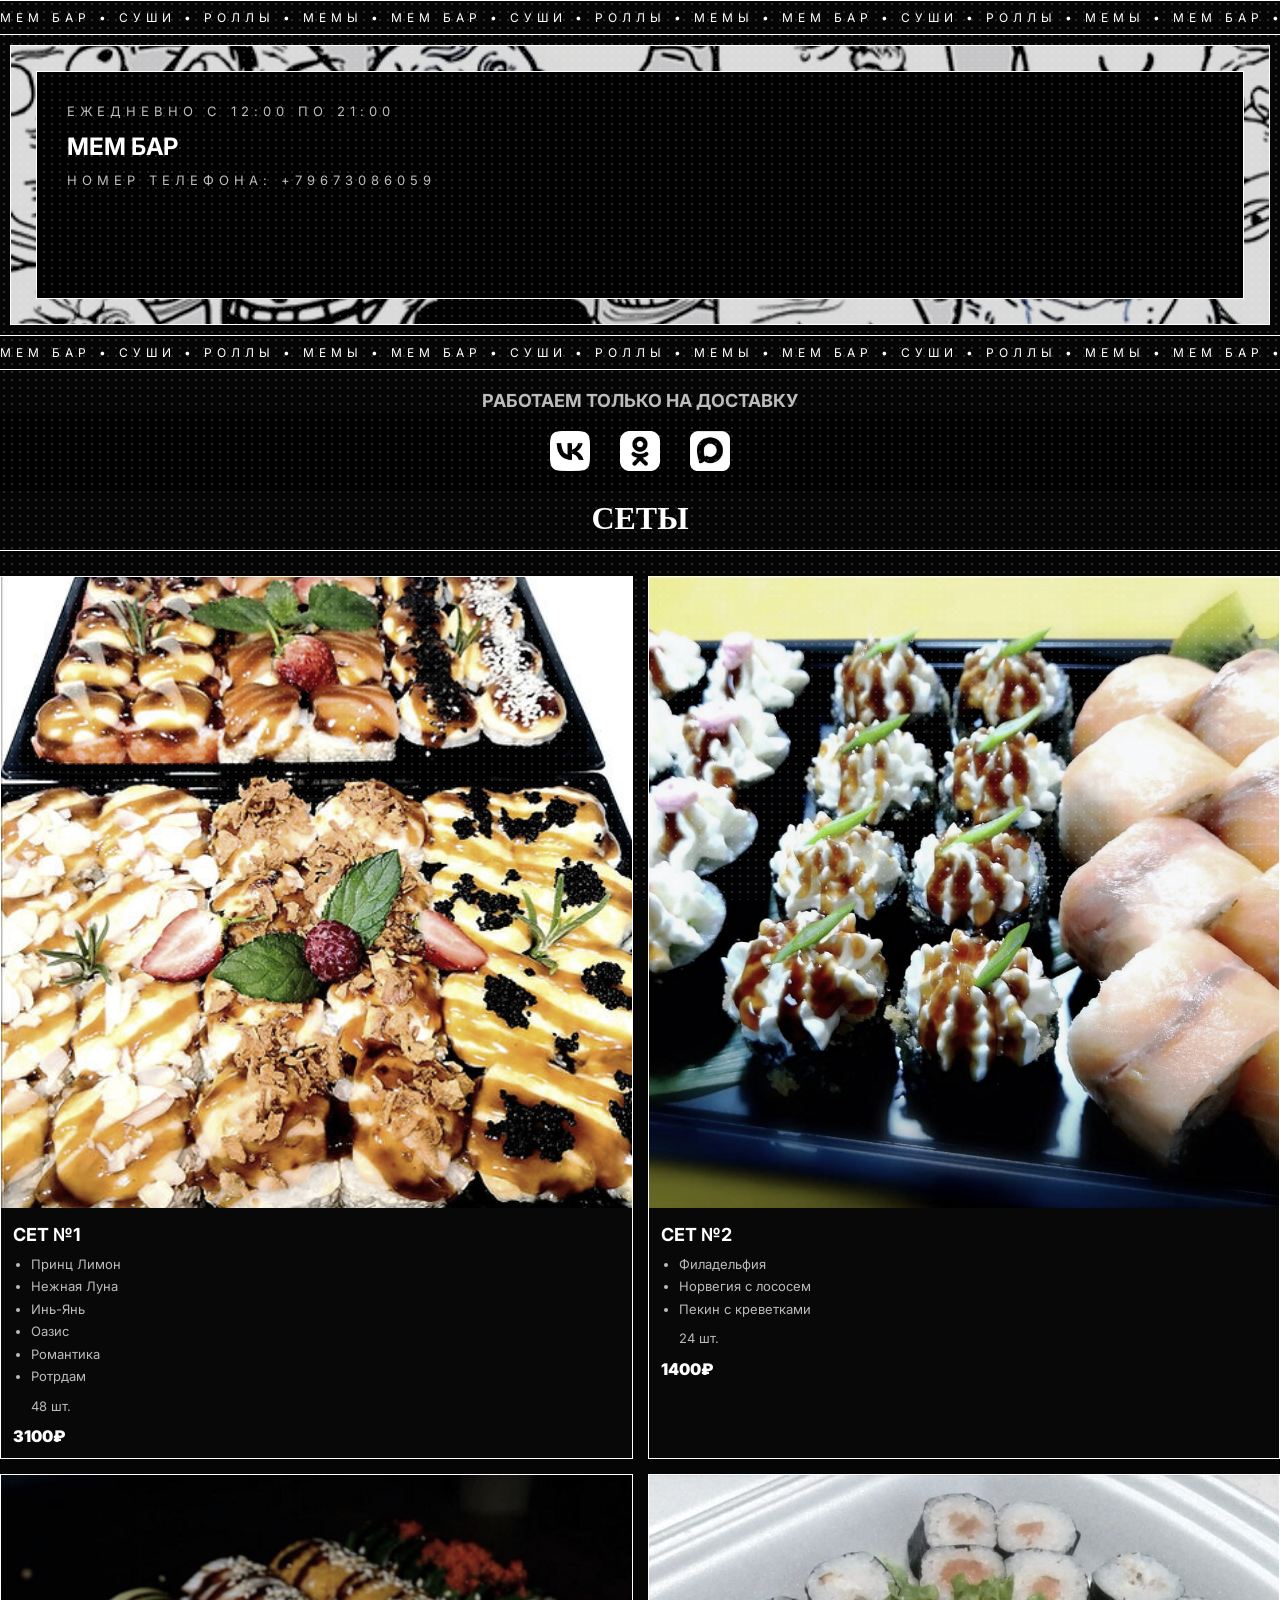
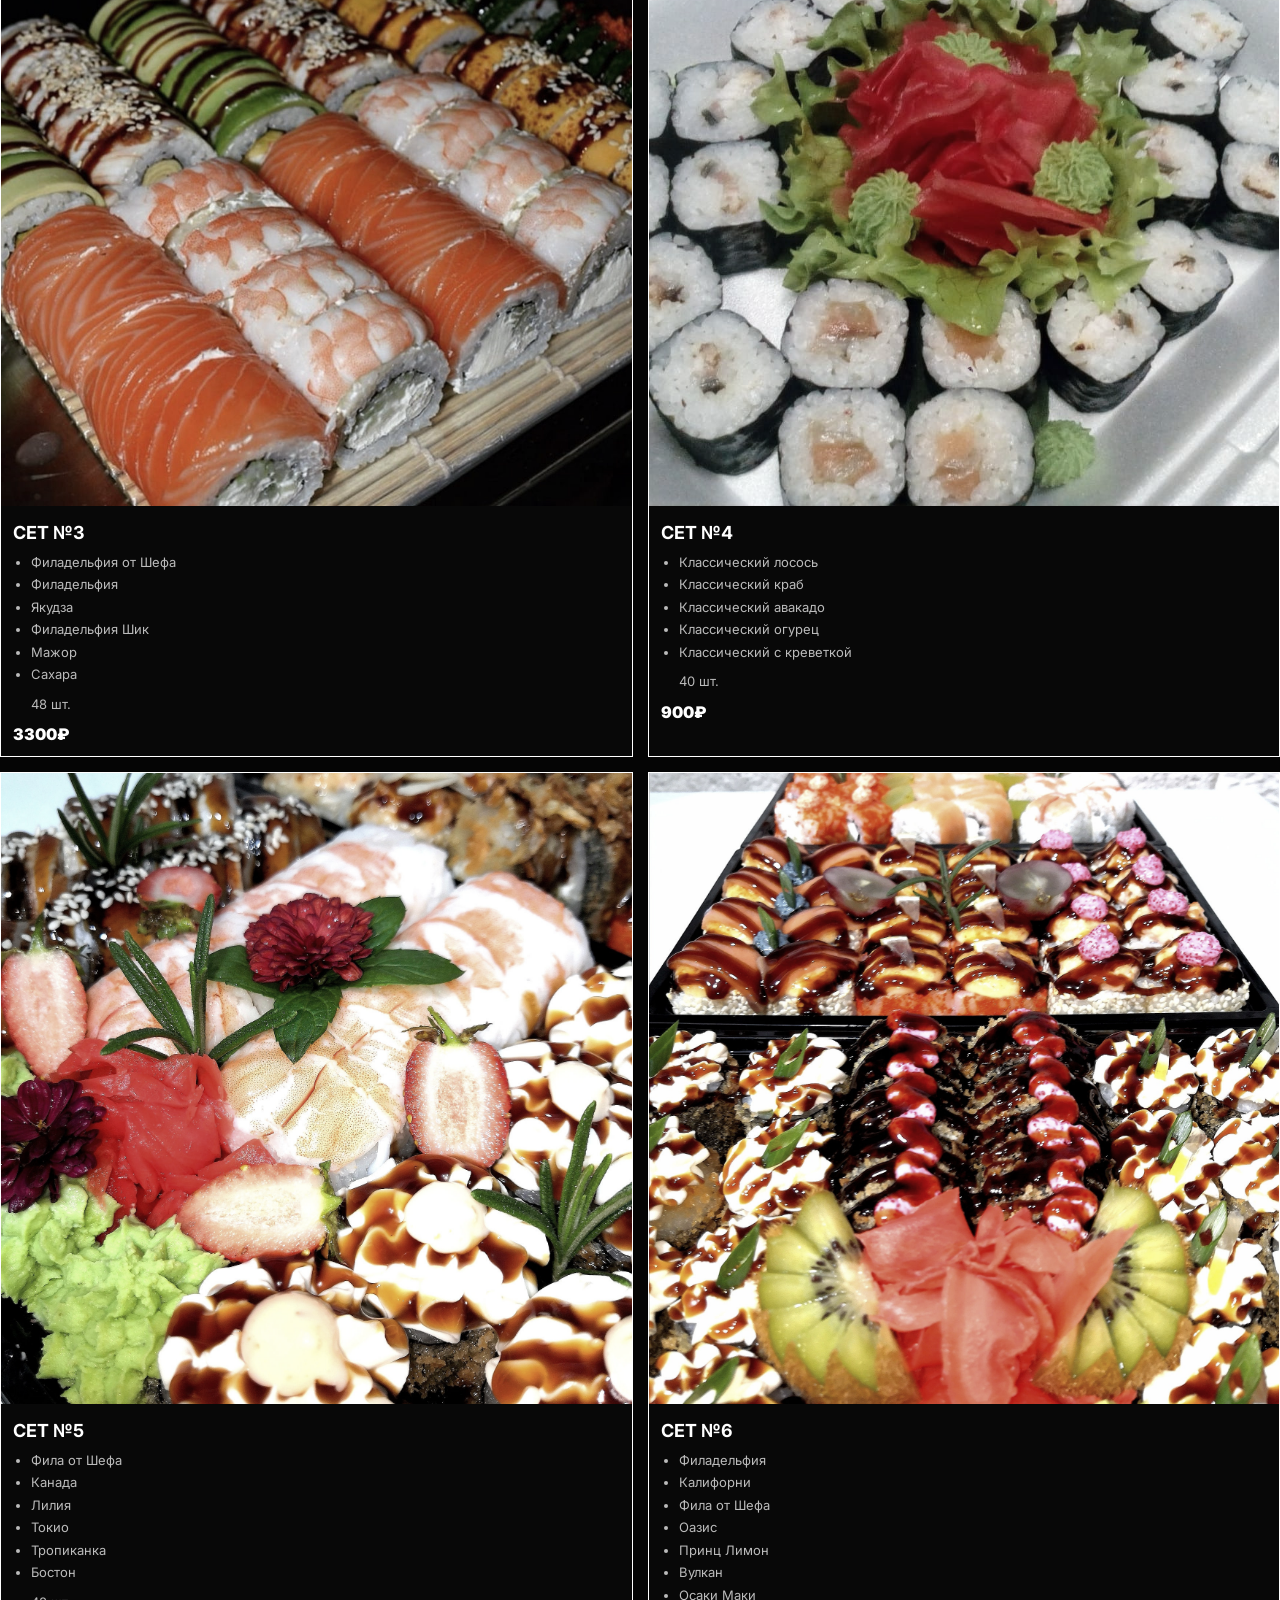
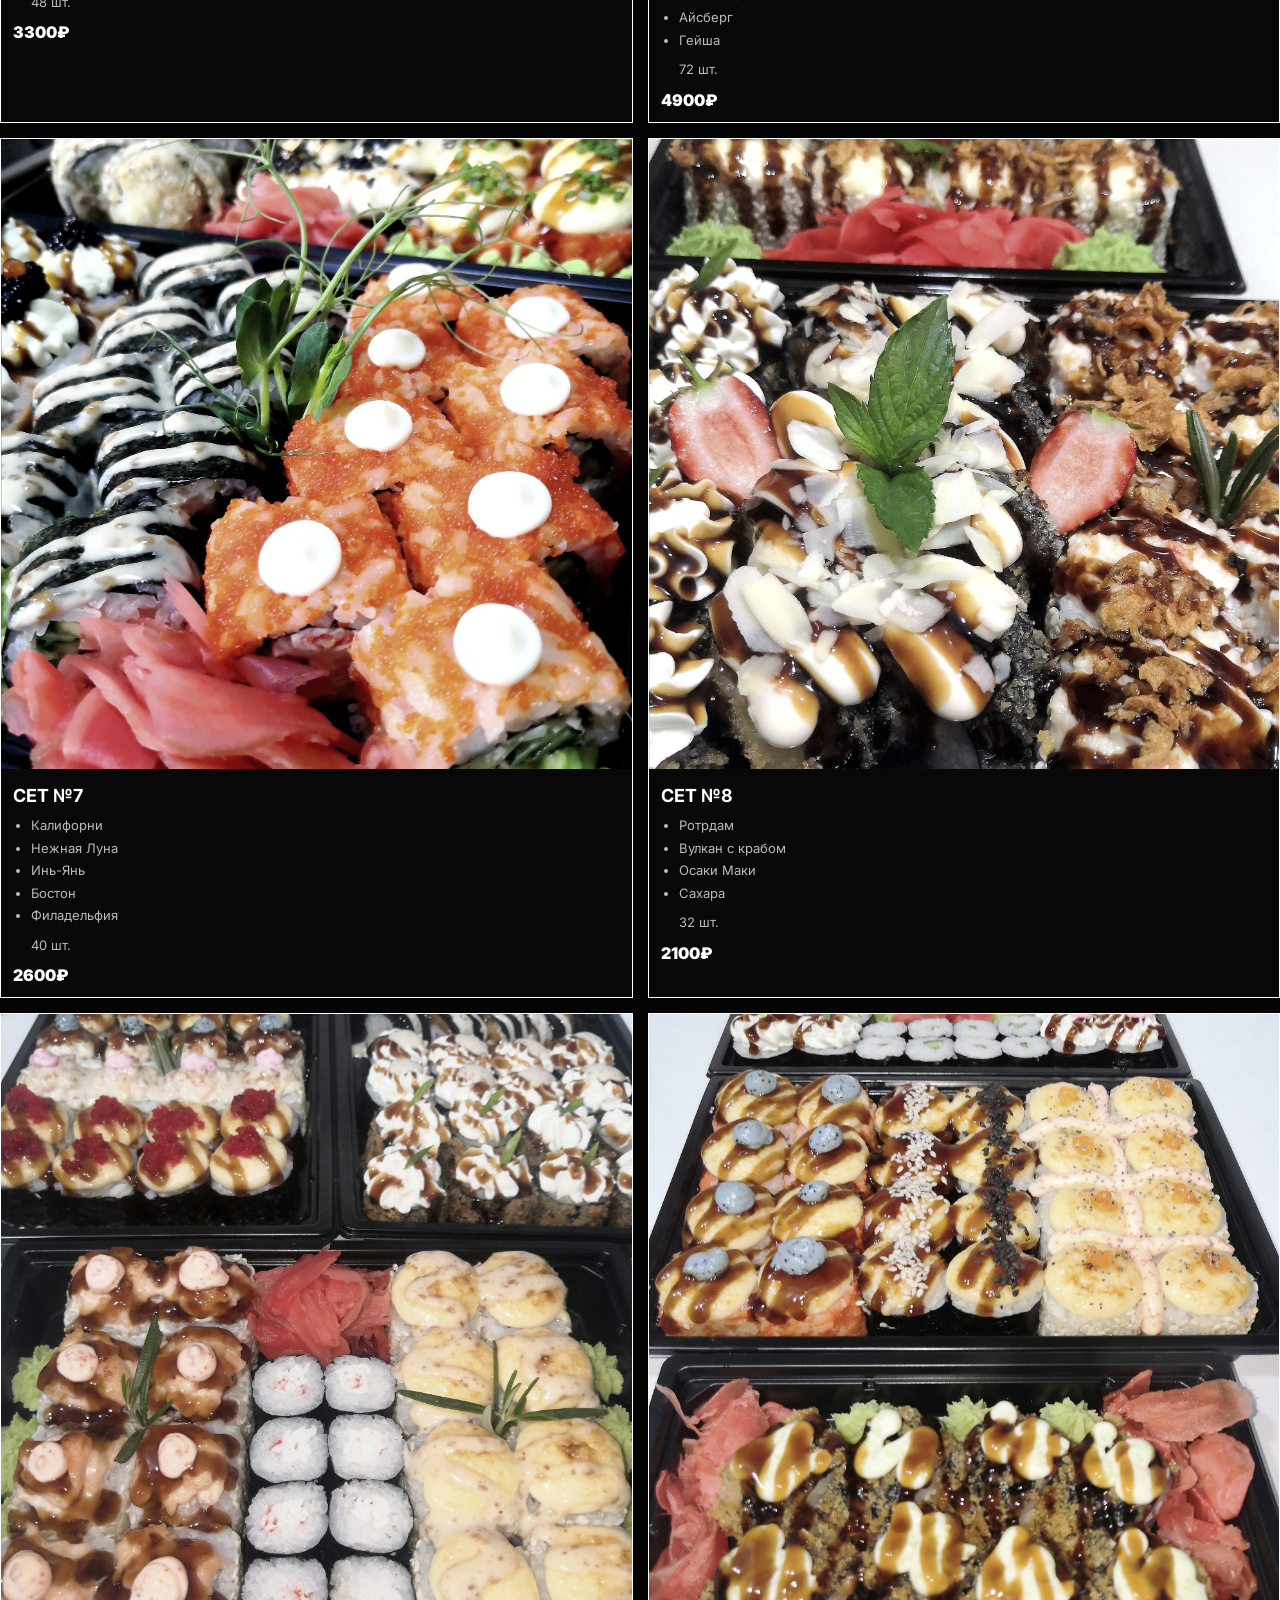
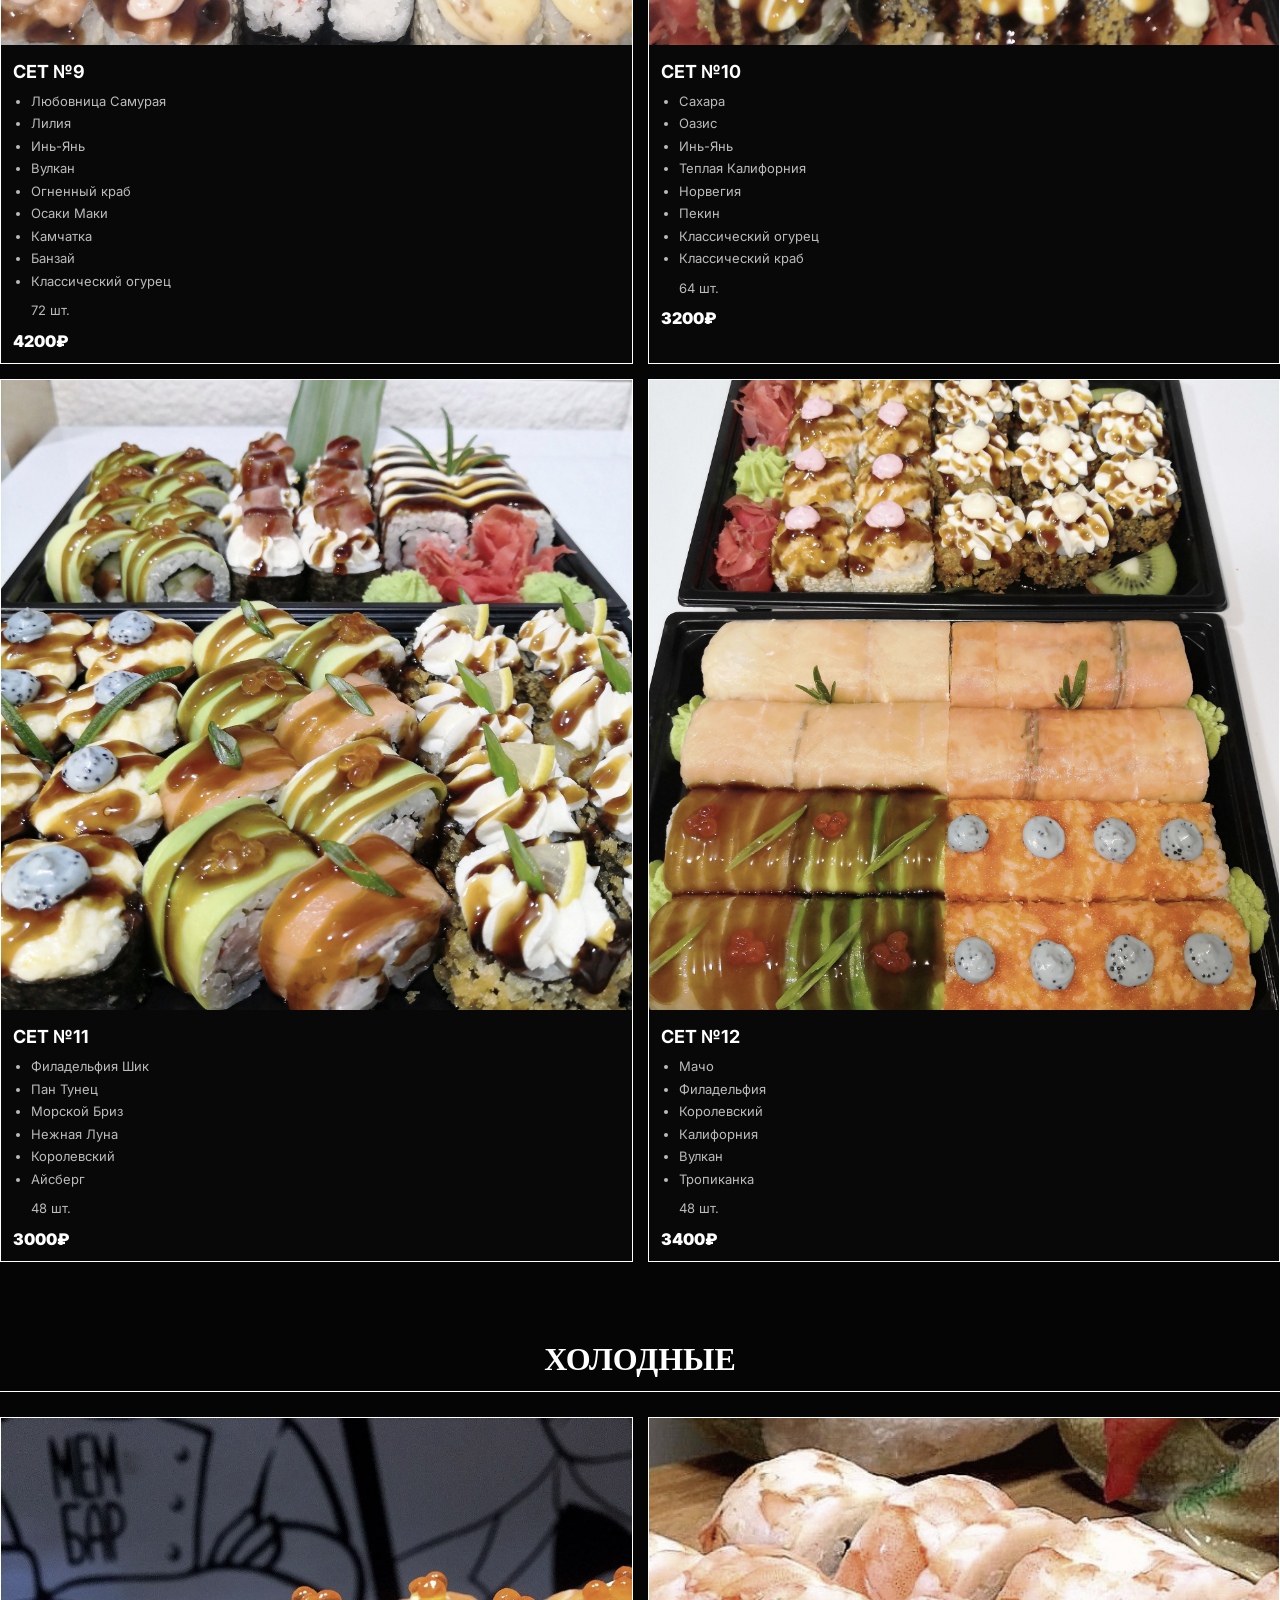
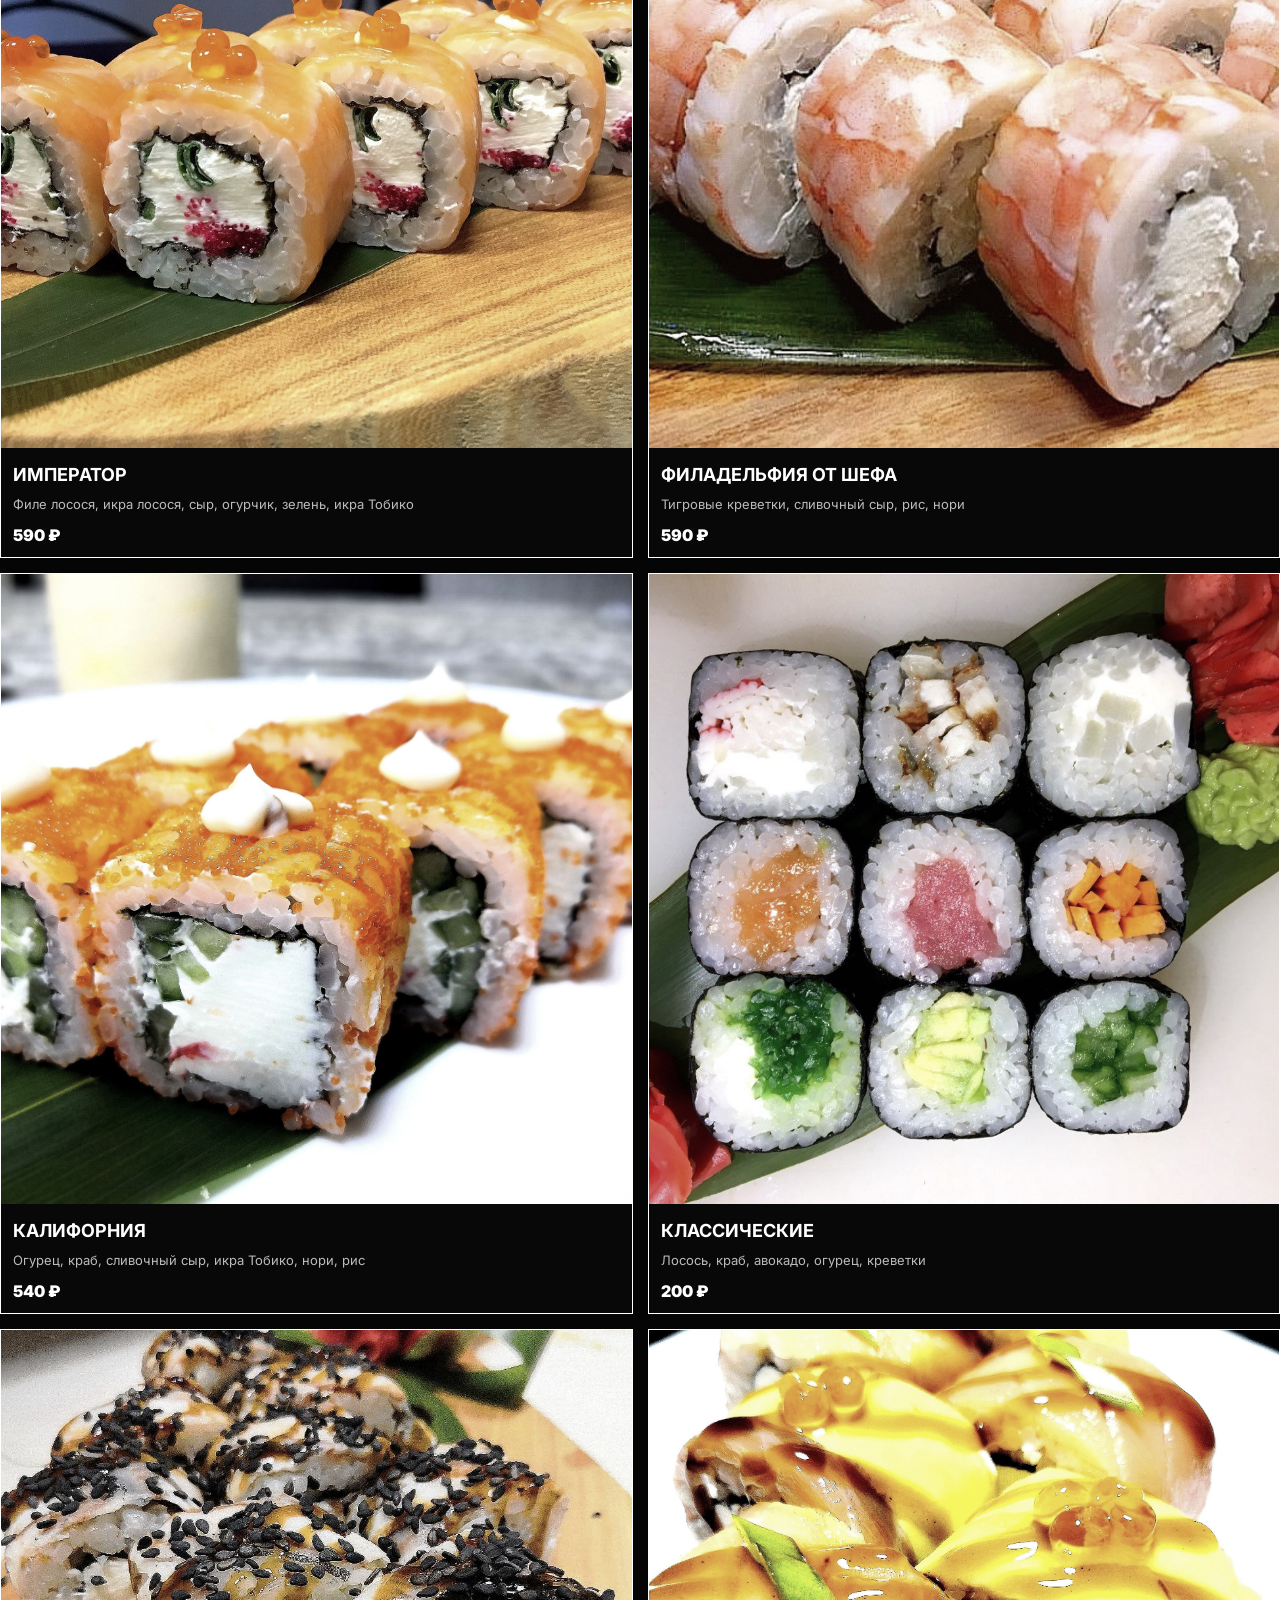
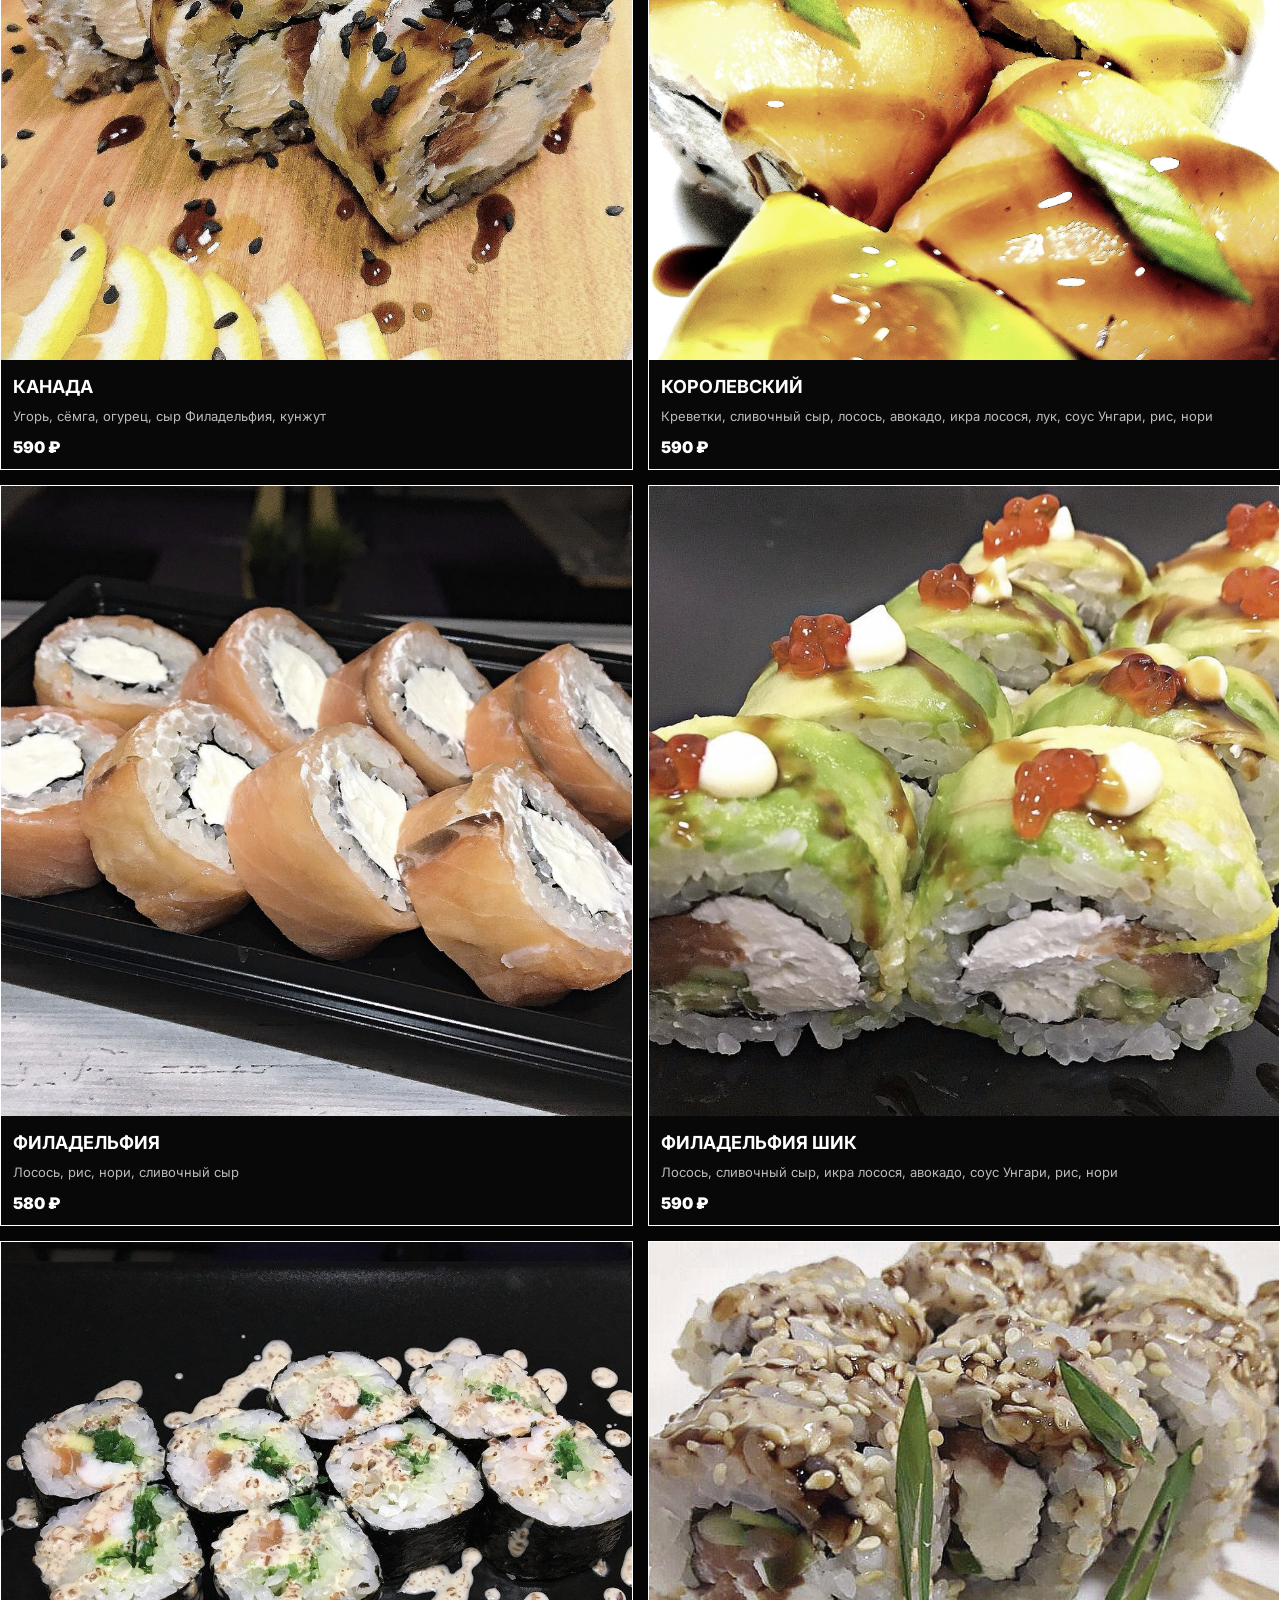
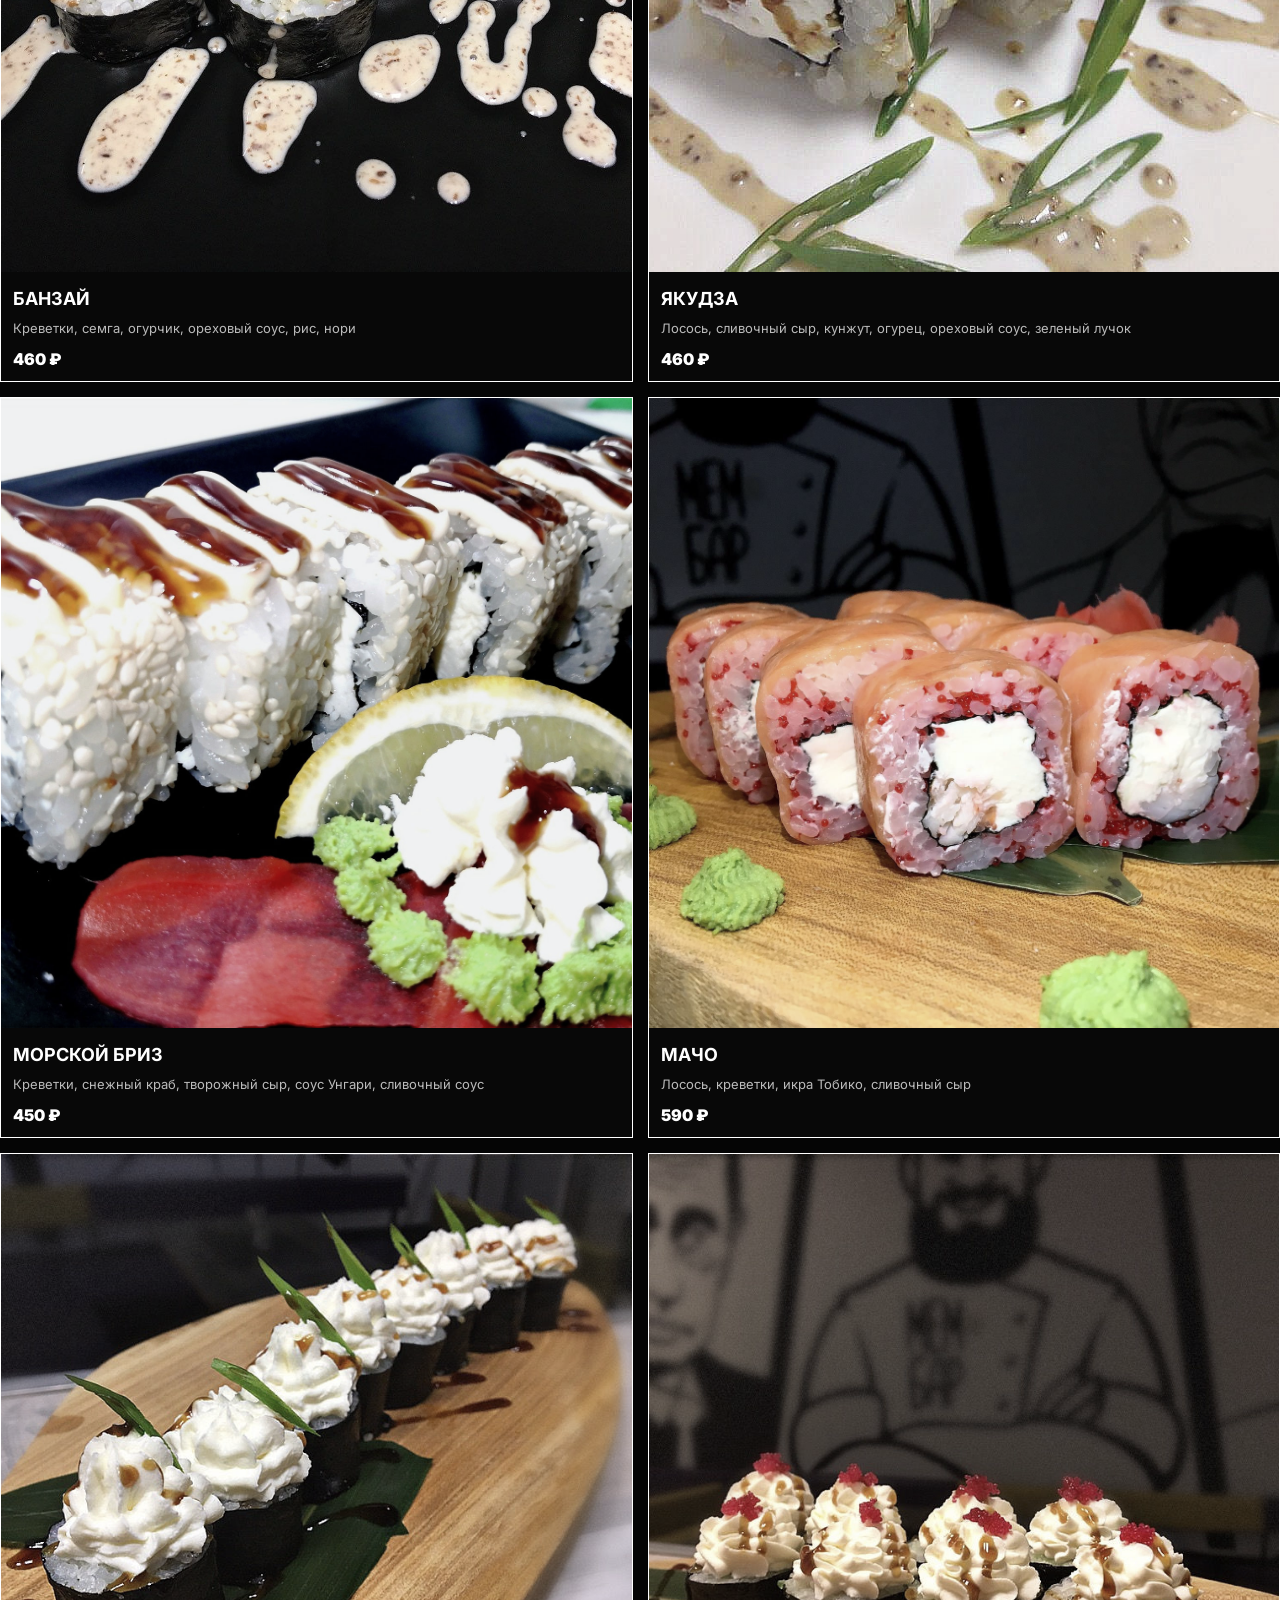
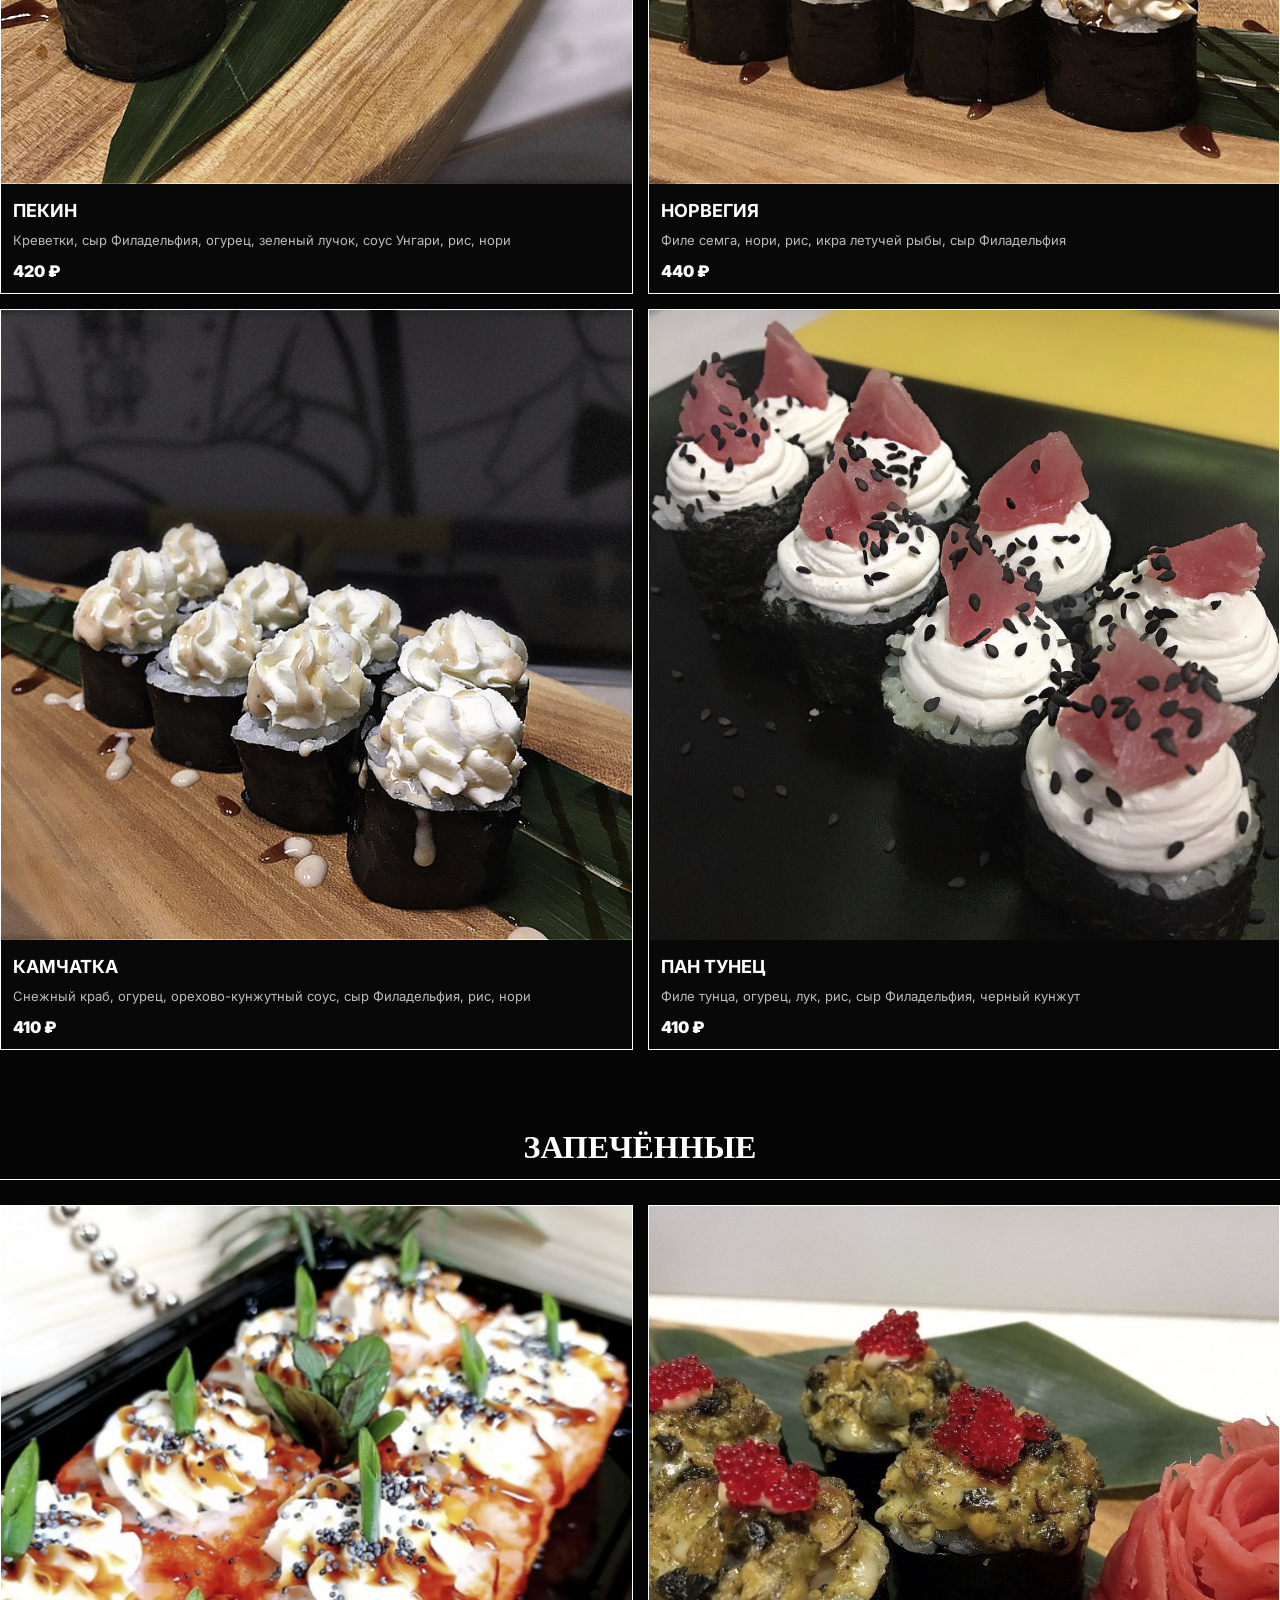
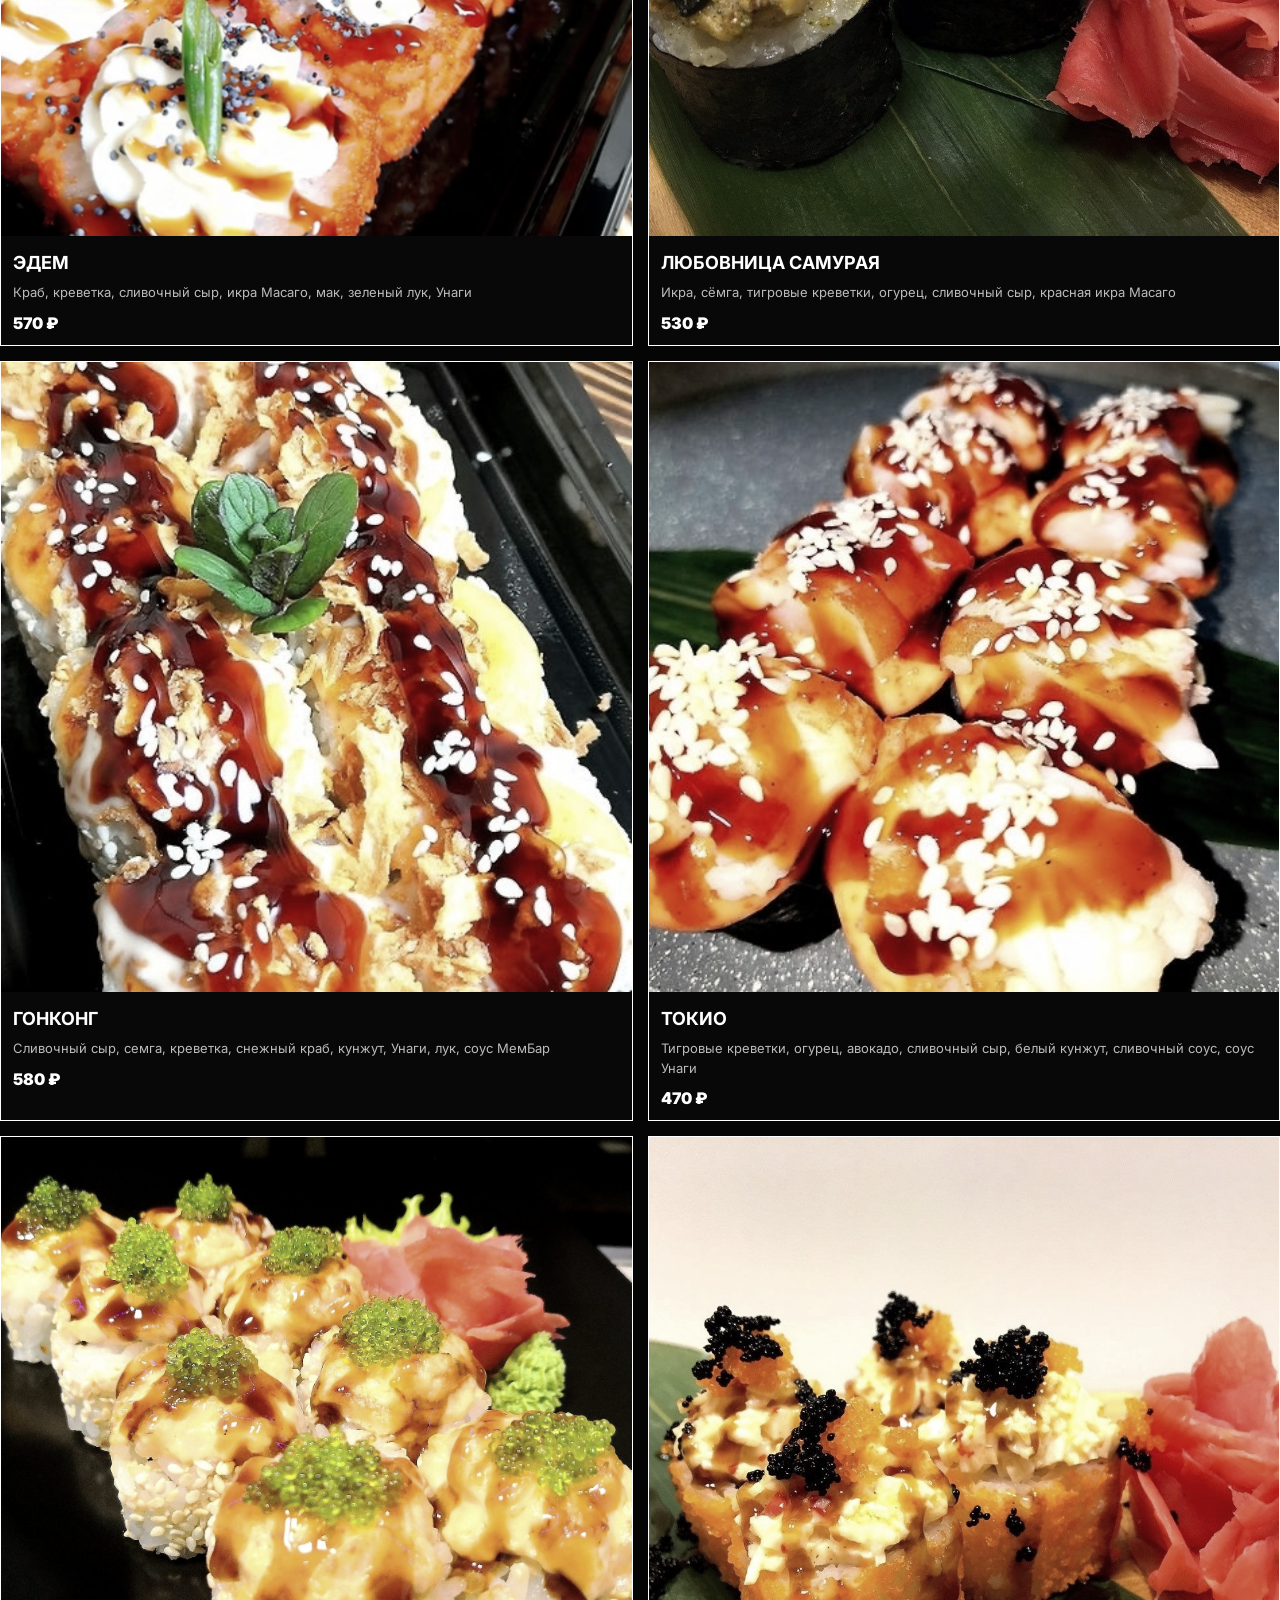
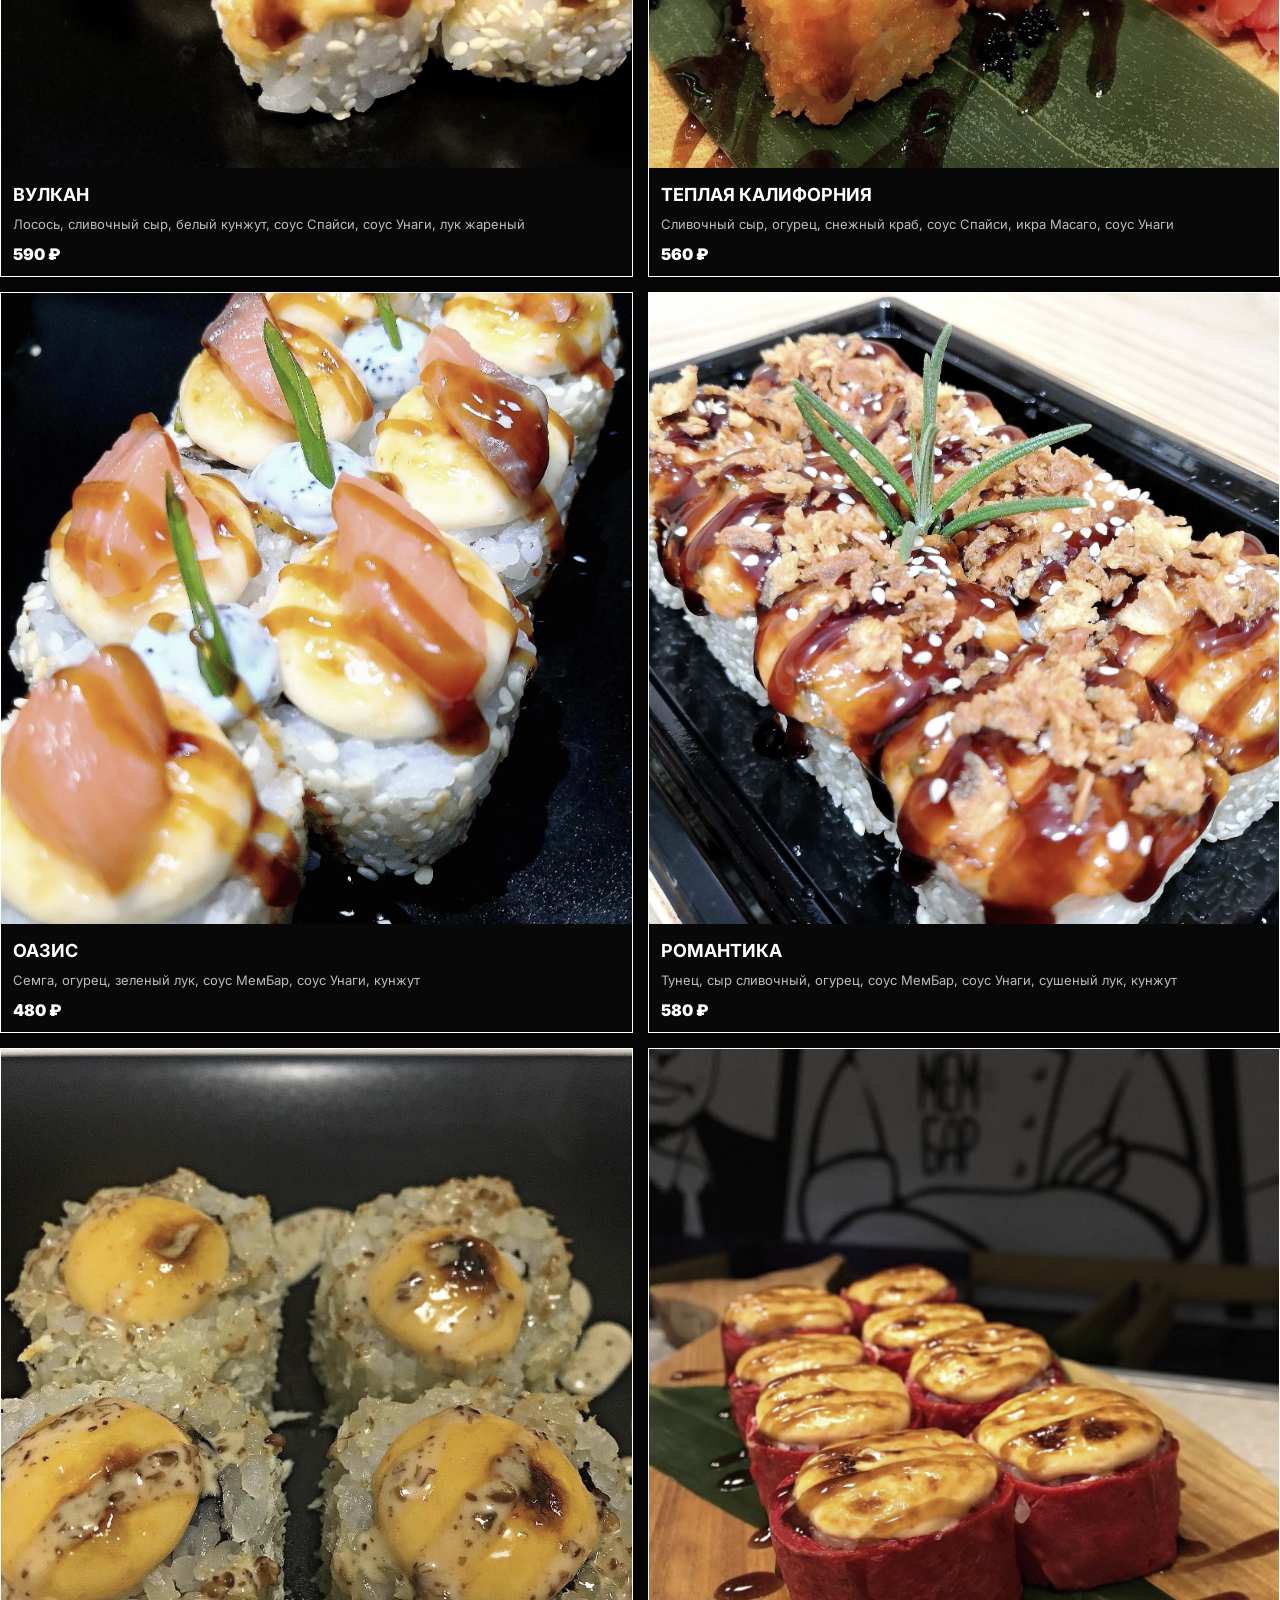
==== index.html @ bf15871f "Rename membar.html to index.html" ====
<!DOCTYPE html>
<html lang="ru">
<head>
    <meta charset="UTF-8" />
    <meta name="viewport" content="width=device-width, initial-scale=1.0" />
    <title>МЕМ БАР | Самые ВКУСНЫЕ роллы в ГУЛЬКЕВИЧИ</title>
    <link rel="stylesheet" href="style.css" />
</head>
<body>
    <!--СТРОКА-->
    <div class="ticker">
        <div class="ticker-text">
            MEM БАР • СУШИ • РОЛЛЫ • МЕМЫ • MEM БАР • СУШИ • РОЛЛЫ • МЕМЫ •
            MEM БАР • СУШИ • РОЛЛЫ • МЕМЫ • MEM БАР • СУШИ • РОЛЛЫ • МЕМЫ •
        </div>
    </div>

    <!--BANNER-->
    <section class="banner">
        <img src="fon.jpg" alt="fon">

        <div class="banner-text">
            <p>ЕЖЕДНЕВНО С 12:00 ПО 21:00</p>
            <h1> МЕМ БАР </h1>
            <p>
                НОМЕР ТЕЛЕФОНА: +79673086059
            </p>
        </div>

    </section>
     <div class="ticker">
        <div class="ticker-text">
            MEM БАР • СУШИ • РОЛЛЫ • МЕМЫ • MEM БАР • СУШИ • РОЛЛЫ • МЕМЫ •
            MEM БАР • СУШИ • РОЛЛЫ • МЕМЫ • MEM БАР • СУШИ • РОЛЛЫ • МЕМЫ •
        </div>
    </div>


   <!-- <header>
        <div class="brand">
            
            <p>ЕЖЕДНЕВНО С 12:00 ПО 21:00</p>
             <p>НОМЕР ТЕЛЕФОНА: +79673086059</p>

        </div>
        <nav>
            <a href="#menu">МЕНЮ</a>
            <a href="#training">ОБУЧЕНИЕ</a>
            <a href="#contacts">КОНТАКТЫ</a>
        </nav>
    </header> -->
     <h1 class="us">РАБОТАЕМ ТОЛЬКО НА ДОСТАВКУ</h1>
    <section class="social-block">
      <div class="social-icons">
        <a href="https://vk.ru/membar_gulkevichi" target="_blank" class="social-link">
            <img src="w.jpg" alt="w" width="40px" height="40px">
        </a>
        <a href="https://ok.ru/profile/576341356683?utm_campaign=android_share&utm_content=profile" target="_blank" class="social-link">
            <img src="o.jpg" alt="o" width="40px" height="40px">
        </a>
        <a href="https://max.ru/u/f9LHodD0cOLR7UY6Cjicd4T_bCOwZjMy-f2TVU0hd5z7eJWde5Qjy6BiikM" target="_blank" class="social-link">
           <img src="m.jpg" alt="m" width="40px" height="40px">
        </a>
     </div>
    </section>

        <!-- Сеты -->
    <section class="food-block" id="sets">
    <h3>СЕТЫ</h3>
    <div class="cards">
        <div class="card">
            <img src="set/1.jpg" />
            <div class="card-info">
                <h4 class="width">СЕТ №1</h4>
                <ul class="set-list">
                    <li>Принц Лимон</li>
                    <li>Нежная Луна</li>
                    <li>Инь-Янь</li>
                    <li>Оазис</li>
                    <li>Романтика</li>
                    <li>Ротрдам</li>
                </ul>
                <p class="kl">48 шт.</p>
                <span class="ts">3100₽</span>
            </div>
        </div>
        <div class="card">
            <img src="set/2.jpg" />
            <div class="card-info">
                <h4>СЕТ №2</h4>
                <ul class="set-list">
                    <li>Филадельфия</li>
                    <li>Норвегия с лососем</li>
                    <li>Пекин с креветками</li>
                </ul>
                <p class="kl">24 шт.</p>
                <span class="ts">1400₽</span>
            </div>
        </div>
        <div class="card">
            <img src="set/3.jpg" />
            <div class="card-info">
                <h4>СЕТ №3</h4>
                <ul class="set-list">
                    <li>Филадельфия от Шефа</li>
                    <li>Филадельфия</li>
                    <li>Якудза</li>
                    <li>Филадельфия Шик</li>
                    <li>Мажор</li>
                    <li>Сахара</li>
                </ul>
                <p class="kl">48 шт.</p>
                <span class="ts">3300₽</span>
            </div>
        </div>
        <div class="card">
            <img src="set/4.jpg" />
            <div class="card-info">
                <h4>СЕТ №4</h4>
                <ul class="set-list">
                    <li>Классический лосось</li>
                    <li>Классический краб</li>
                    <li>Классический авакадо</li>
                    <li>Классический огурец</li>
                    <li>Классический с креветкой</li>
                </ul>
                <p class="kl">40 шт.</p>
                <span class="ts">900₽</span>
            </div>
        </div>
        <div class="card">
            <img src="set/5.jpg" />
            <div class="card-info">
                <h4>СЕТ №5</h4>
                <ul class="set-list">
                    <li>Фила от Шефа</li>
                    <li>Канада</li>
                    <li>Лилия</li>
                    <li>Токио</li>
                    <li>Тропиканка</li>
                    <li>Бостон</li>
                </ul>
                <p class="kl">48 шт.</p>
                <span class="ts">3300₽</span>
            </div>
        </div>
        <div class="card">
            <img src="set/6.jpg" />
            <div class="card-info">
                <h4>СЕТ №6</h4>
                <ul class="set-list">
                    <li>Филадельфия</li>
                    <li>Калифорни</li>
                    <li>Фила от Шефа</li>
                    <li>Оазис</li>
                    <li>Принц Лимон</li>
                    <li>Вулкан</li>
                    <li>Осаки Маки</li>
                    <li>Айсберг</li>
                    <li>Гейша</li>
                </ul>
                <p class="kl">72 шт.</p>
                <span class="ts">4900₽</span>
            </div>
        </div>
        <div class="card">
            <img src="set/7.jpg" />
            <div class="card-info">
                <h4>СЕТ №7</h4>
                <ul class="set-list">
                    <li>Калифорни</li>
                    <li>Нежная Луна</li>
                    <li>Инь-Янь</li>
                    <li>Бостон</li>
                    <li>Филадельфия</li>
                </ul>
                <p class="kl">40 шт.</p>
                <span class="ts">2600₽</span>
            </div>
        </div>
        <div class="card">
            <img src="set/8.jpg" />
            <div class="card-info">
                <h4>СЕТ №8</h4>
                <ul class="set-list">
                    <li>Ротрдам</li>
                    <li>Вулкан с крабом</li>
                    <li>Осаки Маки</li>
                    <li>Сахара</li>
                </ul>
                <p class="kl">32 шт.</p>
                <span class="ts">2100₽</span>
            </div>
        </div>
        <div class="card">
            <img src="set/9.jpg" />
            <div class="card-info">
                <h4>СЕТ №9</h4>
                <ul class="set-list">
                    <li>Любовница Самурая</li>
                    <li>Лилия</li>
                    <li>Инь-Янь</li>
                    <li>Вулкан</li>
                    <li>Огненный краб</li>
                    <li>Осаки Маки</li>
                    <li>Камчатка</li>
                    <li>Банзай</li>
                    <li>Классический огурец</li>
                </ul>
                <p class="kl">72 шт.</p>
                <span class="ts">4200₽</span>
            </div>
        </div>
        <div class="card">
            <img src="set/10.jpg" />
            <div class="card-info">
                <h4>СЕТ №10</h4>
                <ul class="set-list">
                    <li>Сахара</li>
                    <li>Оазис</li>
                    <li>Инь-Янь</li>
                    <li>Теплая Калифорния</li>
                    <li>Норвегия</li>
                    <li>Пекин</li>
                    <li>Классический огурец</li>
                    <li>Классический краб</li>
                </ul>
                <p class="kl">64 шт.</p>
                <span class="ts">3200₽</span>
            </div>
        </div>
        <div class="card">
            <img src="set/11.jpg" />
            <div class="card-info">
                <h4>СЕТ №11</h4>
                <ul class="set-list">
                    <li>Филадельфия Шик</li>
                    <li>Пан Тунец</li>
                    <li>Морской Бриз</li>
                    <li>Нежная Луна</li>
                    <li>Королевский</li>
                    <li>Айсберг</li>
                </ul>
                <p class="kl">48 шт.</p>
                <span class="ts">3000₽</span>
            </div>
        </div>
        <div class="card">
            <img src="set/12.jpg" />
            <div class="card-info">
                <h4>СЕТ №12</h4>
                <ul class="set-list">
                    <li>Мачо</li>
                    <li>Филадельфия</li>
                    <li>Королевский</li>
                    <li>Калифорния</li>
                    <li>Вулкан</li>
                    <li>Тропиканка</li>
                </ul>
                <p class="kl">48 шт.</p>
                <span class="ts">3400₽</span>
            </div>
        </div>
    </div>
</section>


  <!-- Холодные -->
<section class="food-block" id="cold">
    <h3>ХОЛОДНЫЕ</h3>
    <div class="cards">
        <div class="card">
            <img src="cold/1.jpg" />
            <div class="card-info">
                <h4>ИМПЕРАТОР</h4>
                <p>Филе лосося, икра лосося, сыр, огурчик, зелень, икра Тобико</p>
                <span class="ts">590 ₽</span>
            </div>
        </div>
        <div class="card">
            <img src="cold/2.jpg" />
            <div class="card-info">
                <h4>ФИЛАДЕЛЬФИЯ ОТ ШЕФА</h4>
                <p>Тигровые креветки, сливочный сыр, рис, нори</p>
                <span class="ts">590 ₽</span>
            </div>
        </div>
        <div class="card">
            <img src="cold/3.jpg" />
            <div class="card-info">
                <h4>КАЛИФОРНИЯ</h4>
                <p>Огурец, краб, сливочный сыр, икра Тобико, нори, рис</p>
                <span class="ts">540 ₽</span>
            </div>
        </div>
        <div class="card">
            <img src="cold/4.jpg" />
            <div class="card-info">
                <h4>КЛАССИЧЕСКИЕ</h4>
                <p>Лосось, краб, авокадо, огурец, креветки </p>
                <span class="ts">200 ₽</span>
            </div>
        </div>
        <div class="card">
            <img src="cold/5.jpg" />
            <div class="card-info">
                <h4>КАНАДА</h4>
                <p>Угорь, сёмга, огурец, сыр Филадельфия, кунжут</p>
                <span class="ts">590 ₽</span>
            </div>
        </div>
        <div class="card">
            <img src="cold/6.jpg" />
            <div class="card-info">
                <h4>КОРОЛЕВСКИЙ</h4>
                <p>Креветки, сливочный сыр, лосось, авокадо, икра лосося, лук, соус Унгари, рис, нори</p>
                <span class="ts">590 ₽</span>
            </div>
        </div>
        <div class="card">
            <img src="cold/7.jpg" />
            <div class="card-info">
                <h4>ФИЛАДЕЛЬФИЯ</h4>
                <p>Лосось, рис, нори, сливочный сыр</p>
                <span class="ts">580 ₽</span>
            </div>
        </div>
        <div class="card">
            <img src="cold/8.jpg" />
            <div class="card-info">
                <h4>ФИЛАДЕЛЬФИЯ ШИК</h4>
                <p>Лосось, сливочный сыр, икра лосося, авокадо, соус Унгари, рис, нори</p>
                <span class="ts">590 ₽</span>
            </div>
        </div>
        <div class="card">
            <img src="cold/9.jpg" />
            <div class="card-info">
                <h4>БАНЗАЙ</h4>
                <p>Креветки, семга, огурчик, ореховый соус, рис, нори</p>
                <span class="ts">460 ₽</span>
            </div>
        </div>
        <div class="card">
            <img src="cold/10.jpg" />
            <div class="card-info">
                <h4>ЯКУДЗА</h4>
                <p>Лосось, сливочный сыр, кунжут, огурец, ореховый соус, зеленый лучок</p>
                <span class="ts">460 ₽</span>
            </div>
        </div>
        <div class="card">
            <img src="cold/11.jpg" />
            <div class="card-info">
                <h4>МОРСКОЙ БРИЗ</h4>
                <p>Креветки, снежный краб, творожный сыр, соус Унгари, сливочный соус</p>
                <span class="ts">450 ₽</span>
            </div>
        </div>
        <div class="card">
            <img src="cold/12.jpg" />
            <div class="card-info">
                <h4>МАЧО</h4>
                <p>Лосось, креветки, икра Тобико, сливочный сыр</p>
                <span class="ts">590 ₽</span>
            </div>
        </div>
        <div class="card">
            <img src="cold/13.jpg" />
            <div class="card-info">
                <h4>ПЕКИН</h4>
                <p>Креветки, сыр Филадельфия, огурец, зеленый лучок, соус Унгари, рис, нори</p>
                <span class="ts">420 ₽</span>
            </div>
        </div>
        <div class="card">
            <img src="cold/14.jpg" />
            <div class="card-info">
                <h4>НОРВЕГИЯ</h4>
                <p>Филе семга, нори, рис, икра летучей рыбы, сыр Филадельфия</p>
                <span class="ts">440 ₽</span>
            </div>
        </div>
        <div class="card">
            <img src="cold/15.jpg" />
            <div class="card-info">
                <h4>КАМЧАТКА</h4>
                <p>Снежный краб, огурец, орехово-кунжутный соус, сыр Филадельфия, рис, нори</p>
                <span class="ts">410 ₽</span>
            </div>
        </div>
        <div class="card">
            <img src="cold/16.jpg" />
            <div class="card-info">
                <h4>ПАН ТУНЕЦ</h4>
                <p>Филе тунца, огурец, лук, рис, сыр Филадельфия, черный кунжут</p>
                <span class="ts">410 ₽</span>
            </div>
        </div>
    </div>
</section>

  <!-- Запечённые -->
    <section class="food-block" id="baked">
        <h3>ЗАПЕЧЁННЫЕ</h3>
        <div class="cards">
            <div class="card">
                <img src="hoti/1.jpg" />
                <div class="card-info">
                    <h4>ЭДЕМ</h4>
                    <p>Краб, креветка, сливочный сыр, икра Масаго, мак, зеленый лук, Унаги</p>
                    <span class="ts">570 ₽</span>
                </div>
            </div>
            <div class="card">
                <img src="hoti/2.jpg" />
                <div class="card-info">
                    <h4>ЛЮБОВНИЦА САМУРАЯ</h4>
                    <p>Икра, сёмга, тигровые креветки, огурец, сливочный сыр, красная икра Масаго</p>
                    <span class="ts">530 ₽</span>
                </div>
            </div>
            <div class="card">
                <img src="hoti/3.jpg" />
                <div class="card-info">
                    <h4>ГОНКОНГ</h4>
                    <p>Сливочный сыр, семга, креветка, снежный краб, кунжут, Унаги, лук, соус МемБар</p>
                    <span class="ts">580 ₽</span>
                </div>
            </div>
            <div class="card">
                <img src="hoti/4.jpg" />
                <div class="card-info">
                    <h4>ТОКИО</h4>
                    <p>Тигровые креветки, огурец, авокадо, сливочный сыр, белый кунжут, сливочный соус, соус Унаги</p>
                    <span class="ts">470 ₽</span>
                </div>
            </div>
            <div class="card">
                <img src="hoti/5.jpg" />
                <div class="card-info">
                    <h4>ВУЛКАН</h4>
                    <p>Лосось, сливочный сыр, белый кунжут, соус Спайси, соус Унаги, лук жареный</p>
                    <span class="ts">590 ₽</span>
                </div>
            </div>
            <div class="card">
                <img src="hoti/6.jpg" />
                <div class="card-info">
                    <h4>ТЕПЛАЯ КАЛИФОРНИЯ</h4>
                    <p>Сливочный сыр, огурец, снежный краб, соус Спайси, икра Масаго, соус Унаги</p>
                    <span class="ts">560 ₽</span>
                </div>
            </div>
            <div class="card">
                <img src="hoti/7.jpg" />
                <div class="card-info">
                    <h4>ОАЗИС</h4>
                    <p>Семга, огурец, зеленый лук, соус МемБар, соус Унаги, кунжут</p>
                    <span class="ts">480 ₽</span>
                </div>
            </div>
            <div class="card">
                <img src="hoti/8.jpg" />
                <div class="card-info">
                    <h4>РОМАНТИКА</h4>
                    <p>Тунец, сыр сливочный, огурец, соус МемБар, соус Унаги, сушеный лук, кунжут</p>
                    <span class="ts">580 ₽</span>
                </div>
            </div>
            <div class="card">
                <img src="hoti/9.jpg" />
                <div class="card-info">
                    <h4>ОГНЕНЫЙ КРАБ</h4>
                    <p>Краб, огурец, острый соус МемБар, рис, нори, ореховый соус</p>
                    <span class="ts">460 ₽</span>
                </div>
            </div>
            <div class="card">
                <img src="hoti/10.jpg" />
                <div class="card-info">
                    <h4>АМУР</h4>
                    <p>Сливочный сыр, креветки, соус МемБар, соус Унаги, омлет Томаго</p>
                    <span class="ts">480 ₽</span>
                </div>
            </div>
            <div class="card">
                <img src="hoti/11.jpg" />
                <div class="card-info">
                    <h4>ИНЬ-ЯНЬ</h4>
                    <p>Креветка, сливочный сыр, соус МемБар, кунжут, соус Унаги</p>
                    <span class="ts">470 ₽</span>
                </div>
            </div>
            <div class="card">
                <img src="hoti/12.jpg" />
                <div class="card-info">
                    <h4>ЛИЛИЯ</h4>
                    <p>Сливочный сыр, креветки, соус МемБар, кунжут, рис, нори, миндаль</p>
                    <span class="ts">590 ₽</span>
                </div>
            </div>
            <div class="card">
                <img src="hoti/13.jpg" />
                <div class="card-info">
                    <h4>РОТРДАМ</h4>
                    <p>Сливочный сыр, кунжут, сыр Моцарелла, креветка, краб, огурец</p>
                    <span class="ts">500 ₽</span>
                </div>
            </div>
            <div class="card">
                <img src="hoti/14.jpg" />
                <div class="card-info">
                    <h4>ЛИНЭТ</h4>
                    <p>Филе угря, сливочный сыр, твердый сыр, икра, Унаги, сусальное золото</p>
                    <span class="ts">540 ₽</span>
                </div>
            </div>
            <div class="card">
                <img src="hoti/15.jpg" />
                <div class="card-info">
                    <h4>НЕЖНАЯ ЛУНА</h4>
                    <p>Авокадо, лосось, сливочный сыр, твердый сыр, икра Масаго</p>
                    <span class="ts">520 ₽</span>
                </div>
            </div>
            <div class="card">
                <img src="hoti/16.jpg" />
                <div class="card-info">
                    <h4>ПРИНЦ ЛИМОН</h4>
                    <p>Сливочный сыр, Тобико, креветки, сливочный соус, соус Унаги, лимон, рис, нори</p>
                    <span class="ts">550 ₽</span>
                </div>
            </div>
        </div>
    </section>

    <!-- Жареные -->
    <section class="food-block" id="fried">
        <h3>ЖАРЕНЫЕ</h3>
        <div class="cards">
            <div class="card">
                <img src="hot/1.jpg" />
                <div class="card-info">
                    <h4>ОСАКИ МАКИ</h4>
                    <p>Креветка, авокадо, сливочный сыр, хрустящая панировка</p>
                    <span class="ts">520 ₽</span>
                </div>
            </div>
            <div class="card">
                <img src="hot/2.jpg" />
                <div class="card-info">
                    <h4>ТРОПИКАНКА</h4>
                    <p>Тигровые креветки, авокадо, лосось, сливочный сыр, соус МемБар, соус Унаги</p>
                    <span class="ts">590 ₽</span>
                </div>
            </div>
            <div class="card">
                <img src="hot/3.jpg" />
                <div class="card-info">
                    <h4>ГЕЙША</h4>
                    <p>Сёмга, огурец, сливочный сыр, икра лосося, темпура</p>
                    <span class="ts">550 ₽</span>
                </div>
            </div>
            <div class="card">
                <img src="hot/4.jpg" />
                <div class="card-info">
                    <h4>АЙСБЕРГ</h4>
                    <p>Снежный краб, авокадо, сливочный сыр, зеленый лук, лимон</p>
                    <span class="ts">520 ₽</span>
                </div>
            </div>
            <div class="card">
                <img src="hot/5.jpg" />
                <div class="card-info">
                    <h4>МАЖОР</h4>
                    <p>Тунец, лосось, авокадо, соус, икра Масаго, нори, рис</p>
                    <span class="ts">590 ₽</span>
                </div>
            </div>
            <div class="card">
                <img src="hot/6.jpg" />
                <div class="card-info">
                    <h4>ЛЕТО</h4>
                    <p>Семга, сливочный сыр, авокадо, креветки, кунжутный соус</p>
                    <span class="ts">570 ₽</span>
                </div>
            </div>
            <div class="card">
                <img src="hot/7.jpg" />
                <div class="card-info">
                    <h4>БОСТОН</h4>
                    <p>Тигровые креветки, сливочный сыр, огурец, икра, соус Унаги, луковый крисп</p>
                    <span class="ts">520 ₽</span>
                </div>
            </div>
            <div class="card">
                <img src="hot/8.jpg" />
                <div class="card-info">
                    <h4>САХАРА</h4>
                    <p>Сливочный сыр, зеленый лук, лосось, нори, рис, ореховый соус</p>
                    <span class="ts">520 ₽</span>
                </div>
            </div>
        </div>
                <h1 class="us"> МЕМ БАР - ВАШ ЛУЧШИЙ ВЫБОР</h1>
                <p class="qq">работаем с 2017 года!</p>
    </section>
</body>
</html>
---- style.css ----
@import url('https://fonts.googleapis.com/css2?family=Anton&family=Inter:wght@400;700;900&display=swap');

/* =====================
RESET
===================== */

* {
    margin:0;
    padding:0;
    box-sizing:border-box;
}

html {
    scroll-behavior:smooth;
}

body {

    background:#050505;

    color:white;

    font-family:'Inter', sans-serif;

    overflow-x:hidden;

}

/* =====================
GRUNGE TEXTURE
===================== */

body::before {

    content:"";

    position:fixed;

    inset:0;

    z-index:999;

    pointer-events:none;

    opacity:.15;

    background-image:

    radial-gradient(
        white 1px,
        transparent 1px
    );

    background-size:8px 8px;

}

/* =====================
TICKER
===================== */

.ticker {

    height:35px;

    overflow:hidden;

    border-top:1px solid white;

    border-bottom:1px solid white;

    display:flex;

    align-items:center;

}

.ticker-text {

    white-space:nowrap;

    animation:ticker 25s linear infinite;

    font-size:12px;

    letter-spacing:5px;

}

@keyframes ticker {

    from {
        transform:translateX(100%);
    }

    to {
        transform:translateX(-100%);
    }

}
/* =====================
   BANNER
===================== */

.banner {

    height:280px;

    margin: 10px;

    position:relative;

    overflow:hidden;

    border:1px solid white;

}

.banner img {

    width:100%;

    height:100%;

    object-fit:cover;

    filter:brightness(80%) contrast(120%);

}

/* ЧЕРНЫЙ БЛОК С ТЕКСТОМ */

.banner-text {

    position:absolute;

    z-index:5;

    left:25px;
    right:25px;

    bottom:25px;
    top: 25px;

    background:#000;

    padding:20px 30px;

    border:1px solid white;

    display:block;

}

.banner-text h2 {

    font-family:'Anton', sans-serif;

    font: size 89px;px;

    line-height:1;

    color:white;

}

.banner-text p {

    margin-top:10px;

    font-size:12px;

    letter-spacing:5px;

    color:white;

}
/*
HEADER
*/

header {

    height:230px;

    display:flex;

    justify-content:center;

    align-items:center;

    gap:25px;

    padding:20px;

    border-bottom:1px solid white;

    position:relative;

}


header::after {

    content:"";

    position:absolute;

    inset:0;

    background:

    repeating-linear-gradient(
        120deg,
        transparent,
        transparent 20px,
        rgba(255,255,255,.04) 21px
    );

    pointer-events:none;

}

.logo-area,
.brand,
nav {

    position:relative;

    z-index:2;

}

.logo-area img {

    width:75px;

    height:75px;

    object-fit:cover;

    filter:grayscale(100%);

    border:2px solid white;

    transform:rotate(-5deg);

}

.brand h1 {

    font-family:'Anton',sans-serif;

    font-size:65px;

    letter-spacing:10px;

    line-height:.8;

}

.brand p {

    font-size:11px;

    letter-spacing:5px;

    margin-top:15px;

}

nav {

    display:flex;

    flex-direction:column;

    gap:10px;

}

nav a {

    color:white;

    text-decoration:none;

    font-size:12px;

    letter-spacing:3px;

    border-left:2px solid white;

    padding-left:10px;

}


/*
MENU
*/

main {

    padding:25px;

}

.section-title {

    font-family:'Anton';

    font-size:60px;

    letter-spacing:5px;

}

.categories {

    display:flex;

    gap:10px;

    flex-wrap:wrap;

    margin:25px 0 50px;

}

.categories a {

    color:white;

    text-decoration:none;

    border:1px solid white;

    padding:12px 18px;

    font-size:12px;

    letter-spacing:2px;

}

.food-block {

    margin-bottom:70px;

}

.food-block h3 {

    font-family:'Anton';

    font-size:40px;

    margin-bottom:25px;

    border-bottom:1px solid white;

    padding-bottom:10px;

}

.cards {

    display:grid;

    grid-template-columns:repeat(2,1fr);

    gap:15px;

}

.card {

    border:1px solid white;

    background:#080808;

    overflow:hidden;

}

.card img {

    width:100%;

    aspect-ratio:1;

    object-fit:cover;

    filter:grayscale(37%);

}

.card-info {

    padding:12px;

}

.card h4 {

    font-size:18px;

}

ul {
    margin: 10px 0 !important;
    padding-left: 18px !important;
    color: #bbb !important;
    font-size: 13px !important;;
    line-height: 1.5 !important;

} 

ul li{
    margin-bottom: 3px !important;
}

.ts {
    font-size: 24px;
    font-weight: 900;
}

.kl {  
    margin: 10px 0 !important;
    padding-left: 18px !important;
    color: #bbb !important;
    font-size: 13px !important;;
    line-height: 1.5 !important;
    
}

p{
    margin: 10px 0 !important;
    color: #bbb !important;
    font-size: 13px !important;;
    line-height: 1.5 !important;
    
}



/* =====================
TRAINING*/

.training {

    border-top:1px
    id white;

    padding:50px 25px;

}

.training h2 {

    font-family:'Anton';

    font-size:55px;

}

.training p {

    margin-top:20px;

}

button {

    margin-top:25px;

    padding:15px 30px;

    border:0;

    background:white;

    font-weight:bold;

}

footer {

    text-align:center;

    padding:40px;

    border-top:1px solid white;

}

footer h2 {

    font-family:'Anton';

    font-size:50px;

}

/*MOBILE*/

max-width:768px{

header {

    height:30vh;

    min-height:180px;

    max-height:230px;

    flex-direction:column;

    gap:10px;

}

.logo-area img {

    width:55px;

    height:55px;

}

.brand h1 {

    font-size:40px;

}

.brand p {

    text-align:center;

}

nav {

    flex-direction:row;

    gap:15px;

}

nav a {

    border-left:none;

    border-bottom:1px solid white;

    padding:5px;

    font-size:10px;

}

.banner {

    height:180px;

    margin:15px;

}

.banner-text h2 {

    font-size:40px;

}

main {

    padding:15px;

}

.section-title {

    font-size:45px;

}

.cards {

    gap:8px;

}
ul {
    margin: 10px 0 !important;
    padding-left: 18px !important;
    color: #bbb !important;
    font-size: 13px !important;;
    line-height: 1.5 !important;

} 

ul li{
    margin-bottom: 3px !important;
}

.ts {
    font-size: 24px;
    font-weight: 900;
}

.kl {  
    margin: 10px 0 !important;
    padding-left: 18px !important;
    color: #bbb !important;
    font-size: 13px !important;;
    line-height: 1.5 !important;
    
}
.w {
    font-weight: 900;
}
p{
   margin: 10px 0 !important;
    color: #bbb !important;
    font-size: 13px !important;;
    line-height: 1.5 !important; 
}
.card-info {

    padding:8px;

}

}


.card span {

    font-size:16px;

}

.food-block h3 {

    font-size:32px;

}

.us {
    text-align: center;
    color: #bbb;
    font-size: 18px;
    padding-top: 20px;
    
}

.qq {
    text-align: center;
    font-size: 14px;
}

.social-block {
    display: flex;
    justify-content: center;
    padding: 20px 0;
    background: #000;

}

.social-icons {
    display: flex;
    gap: 30px;
    align-items: center;
}

.social-link {
    width: 40px;
    height: 40px;
    display: block;
}

h3 {
    text-align: center;
}
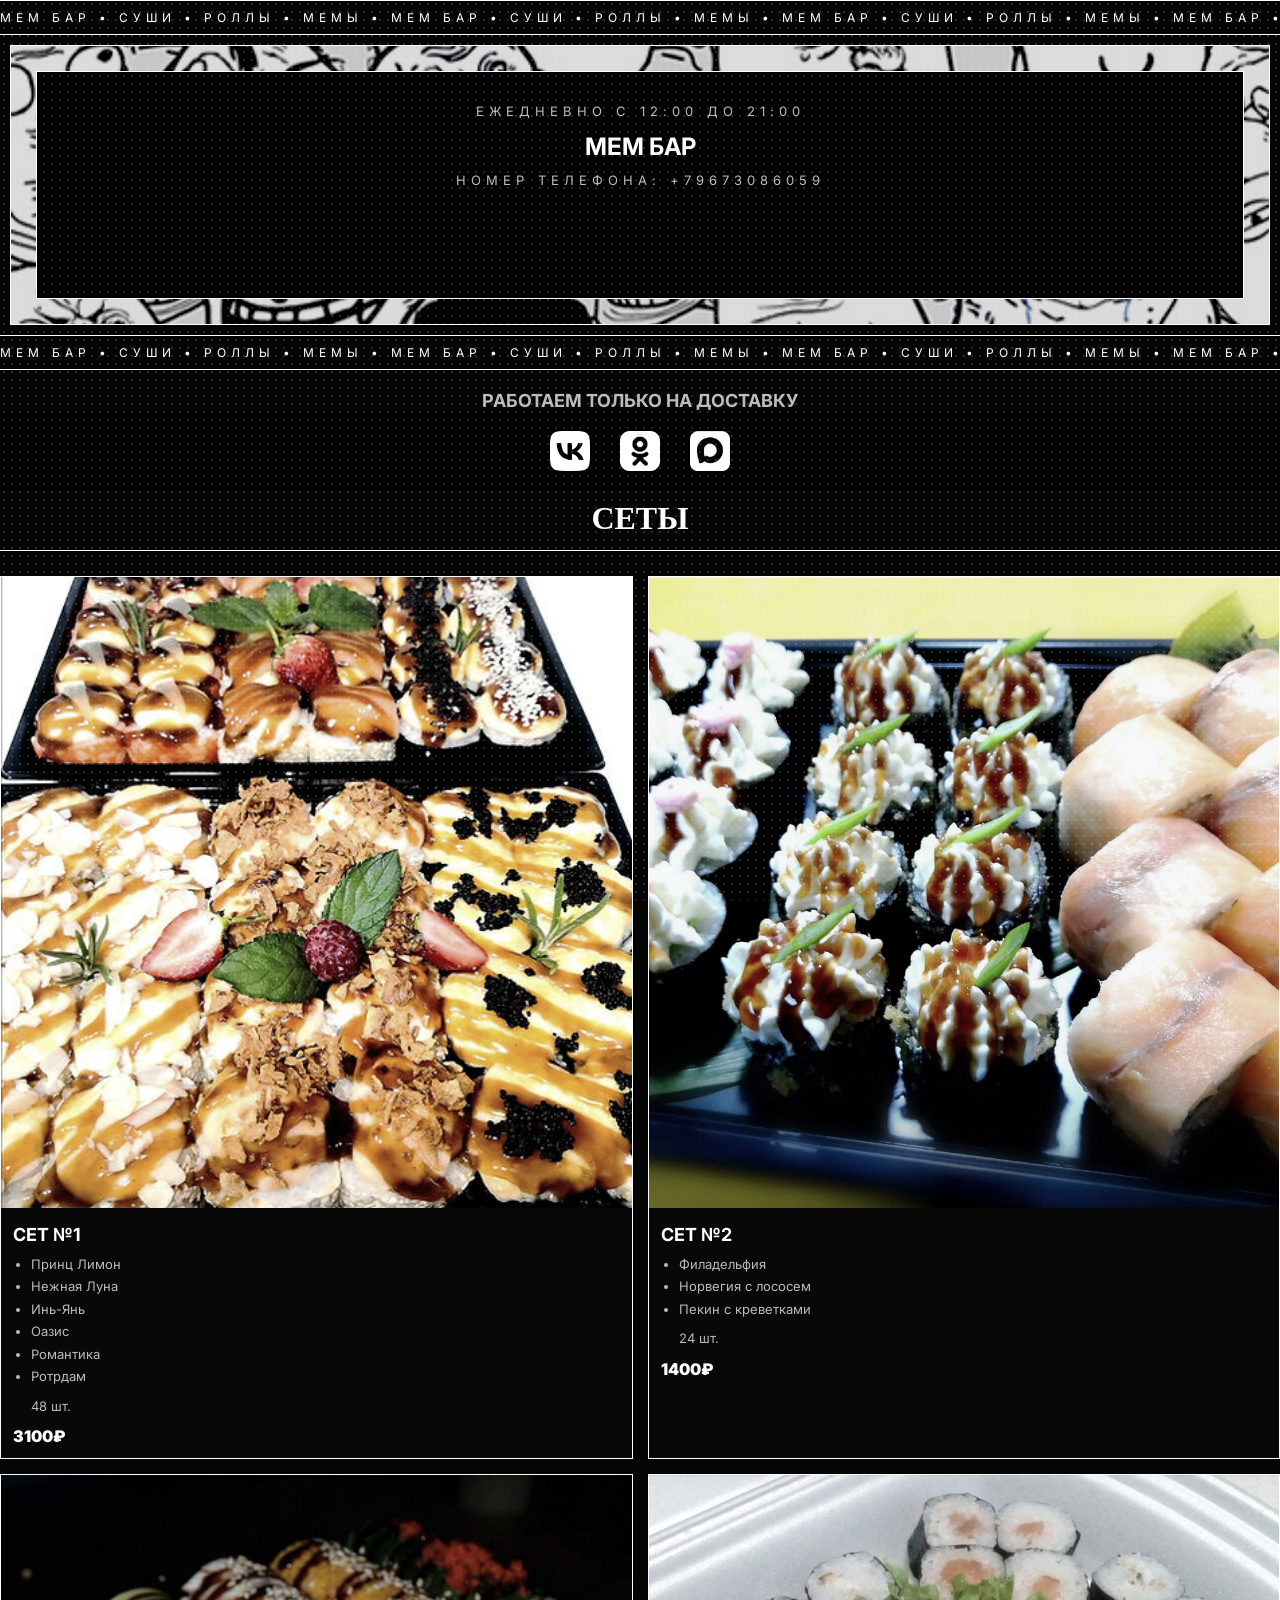
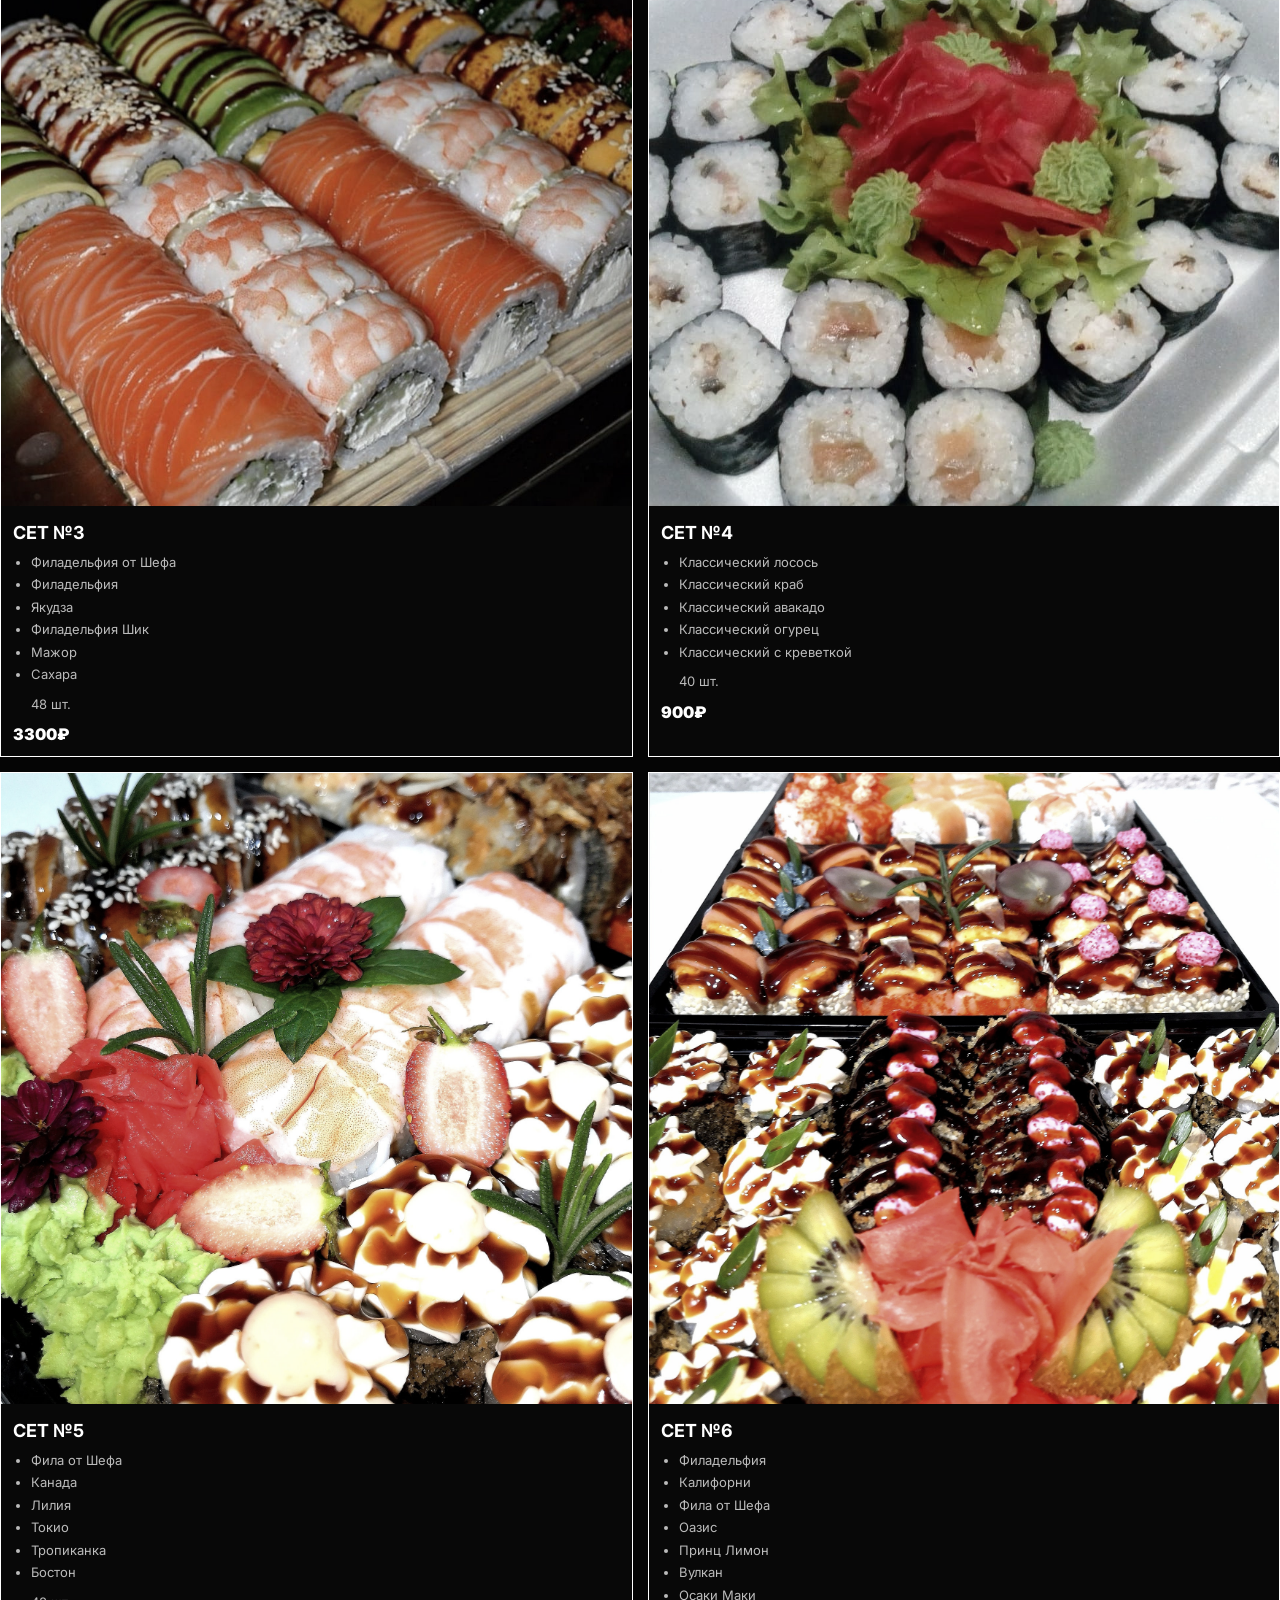
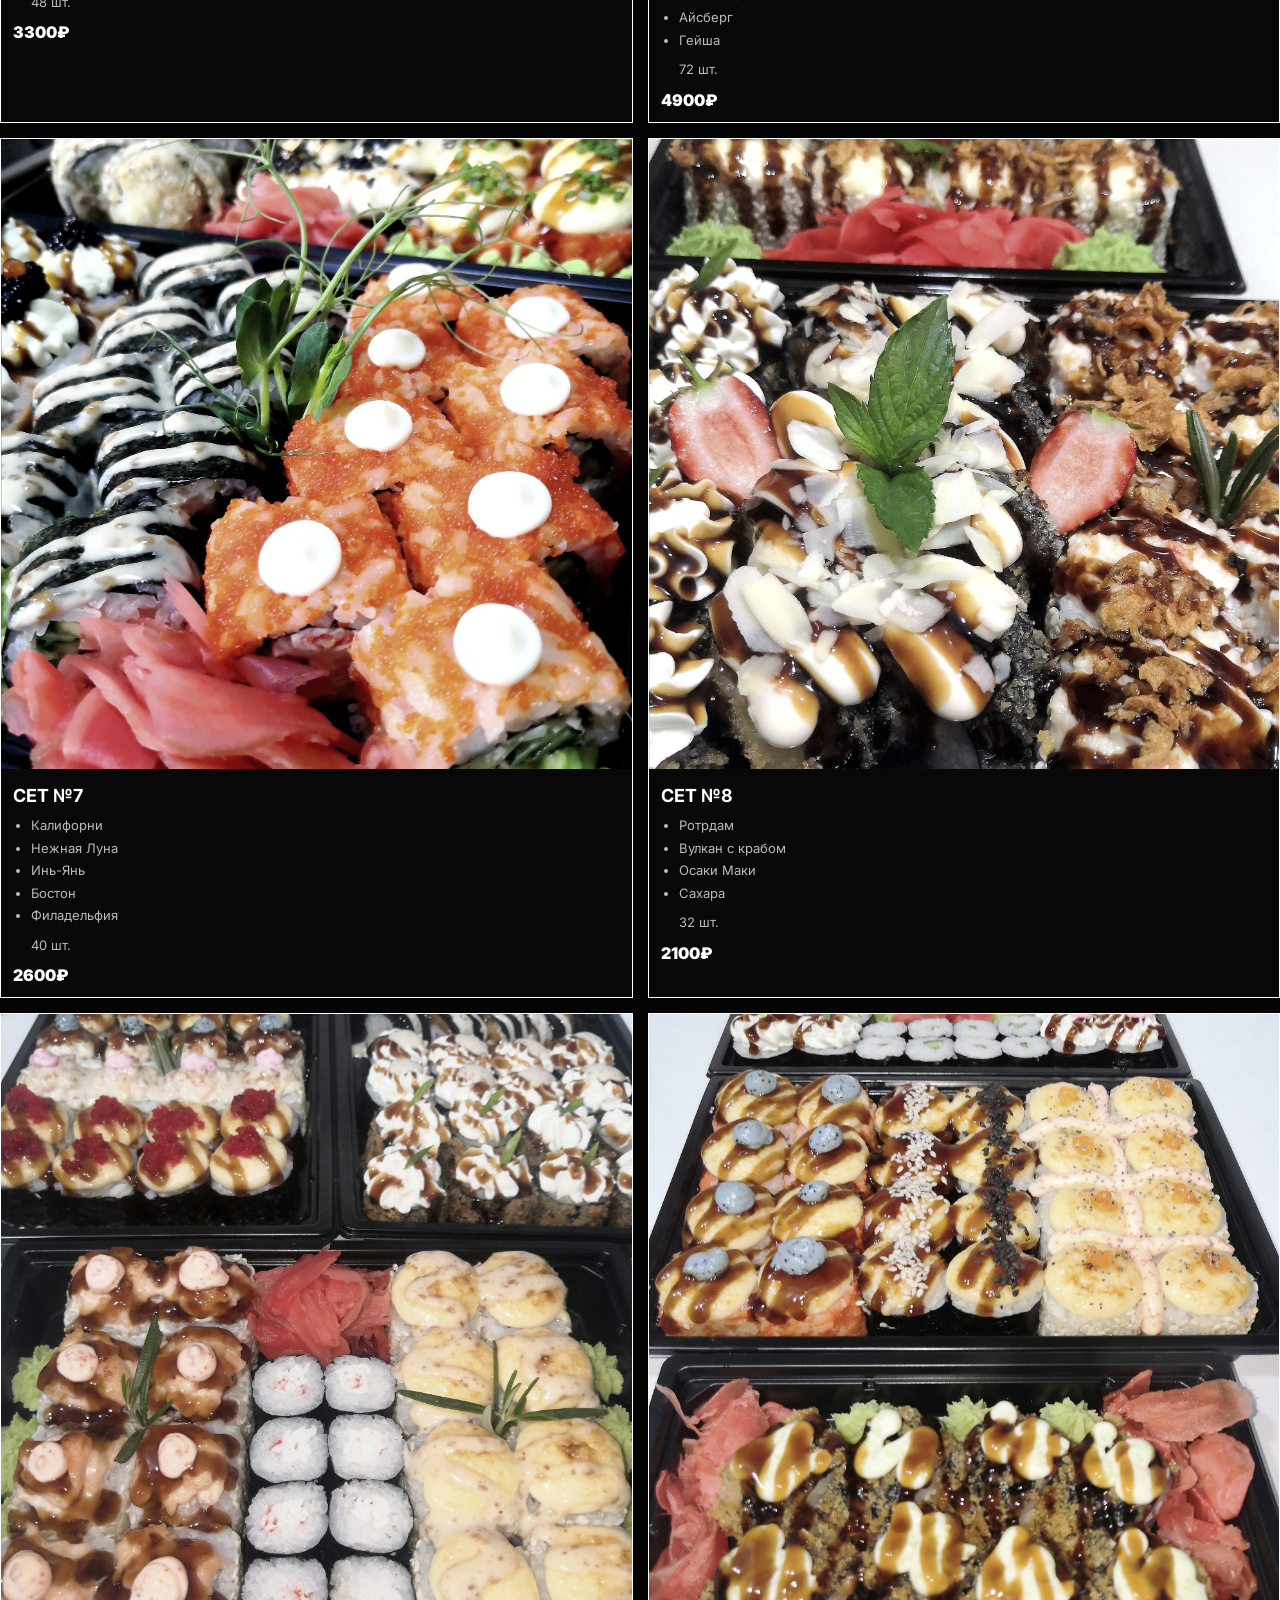
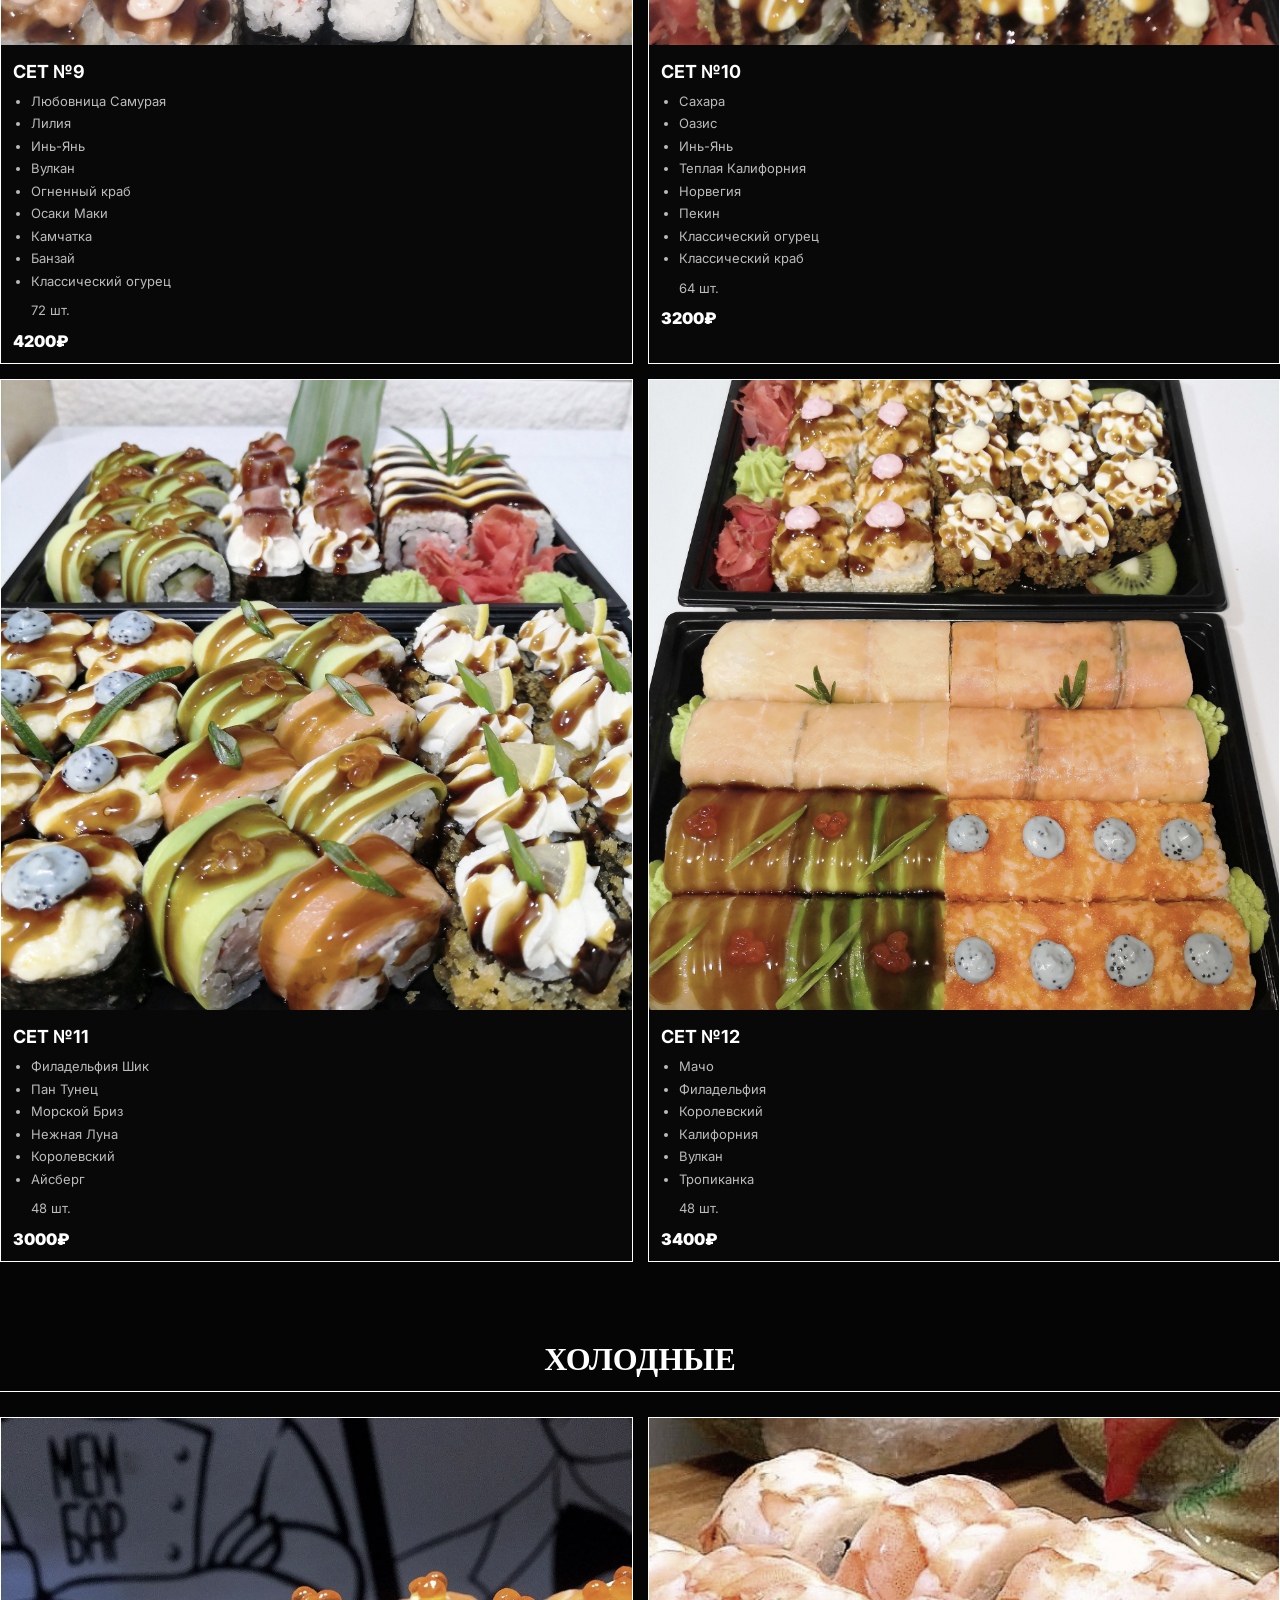
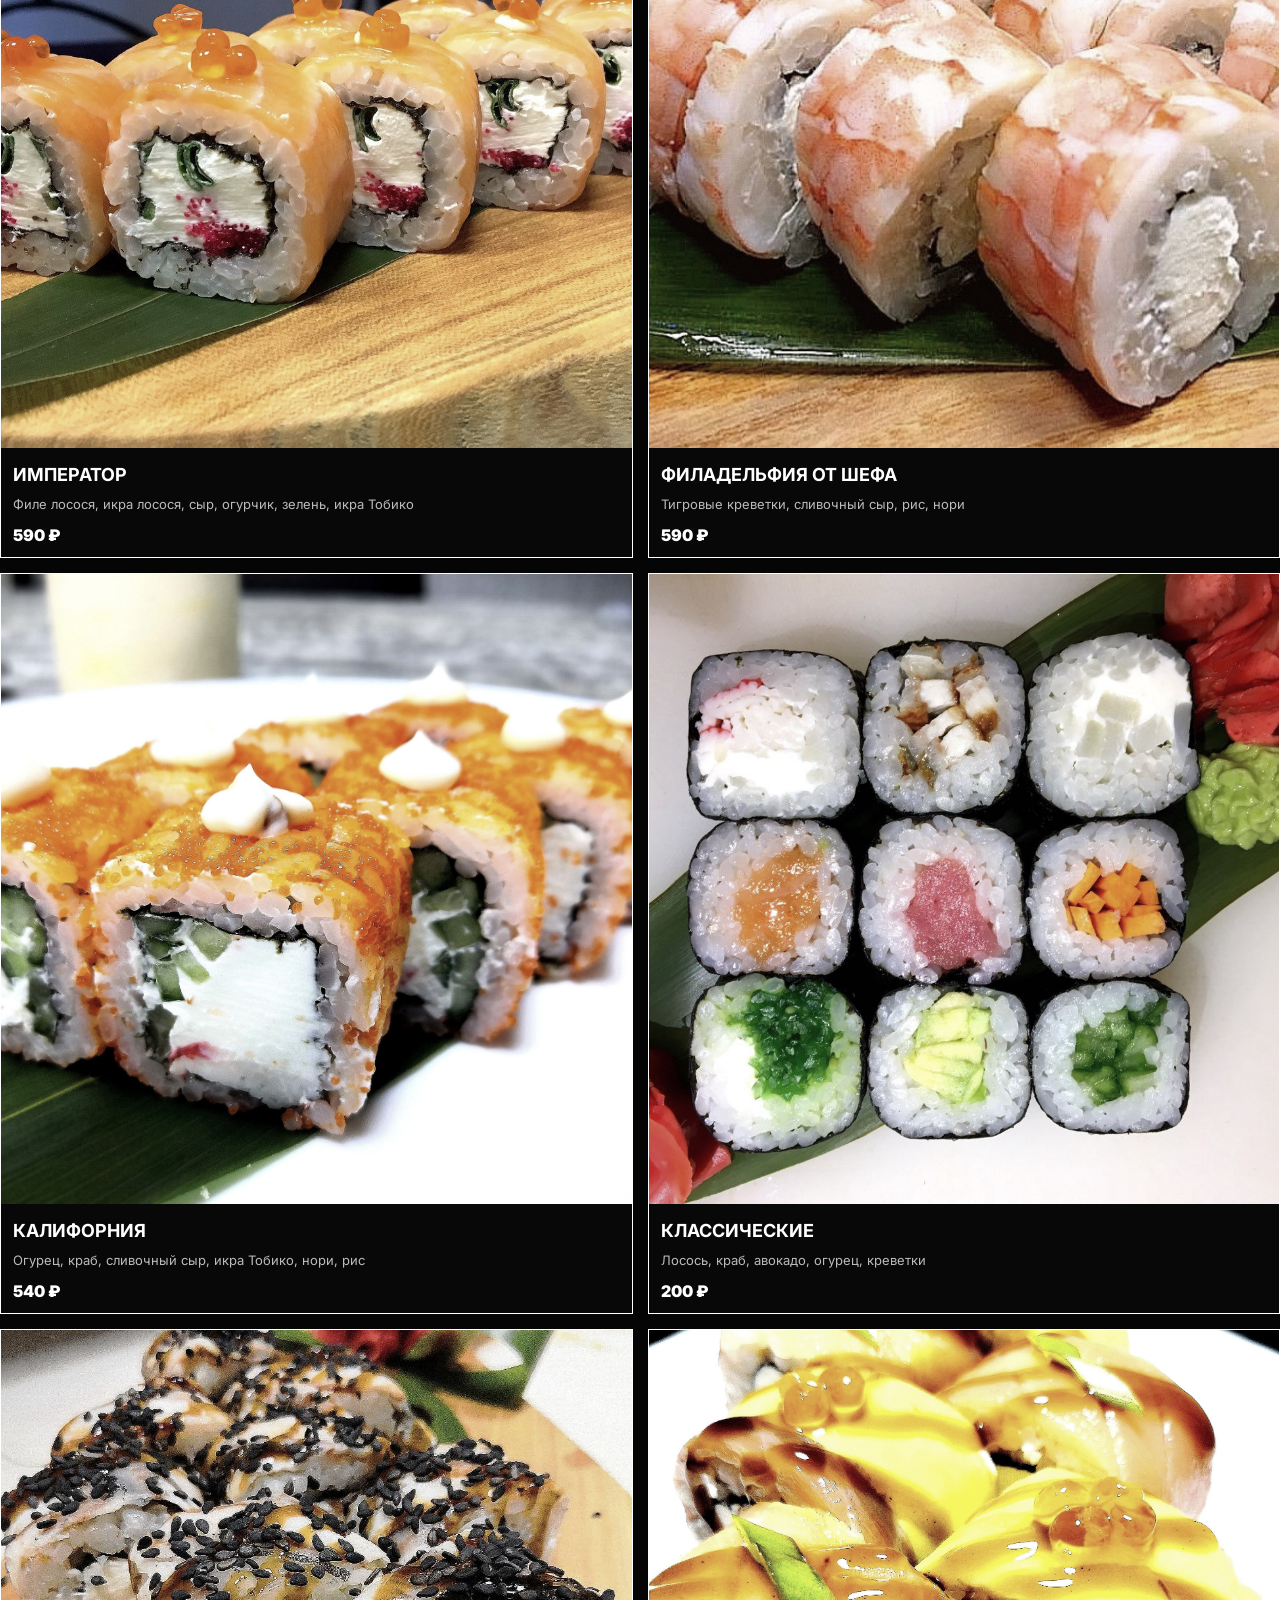
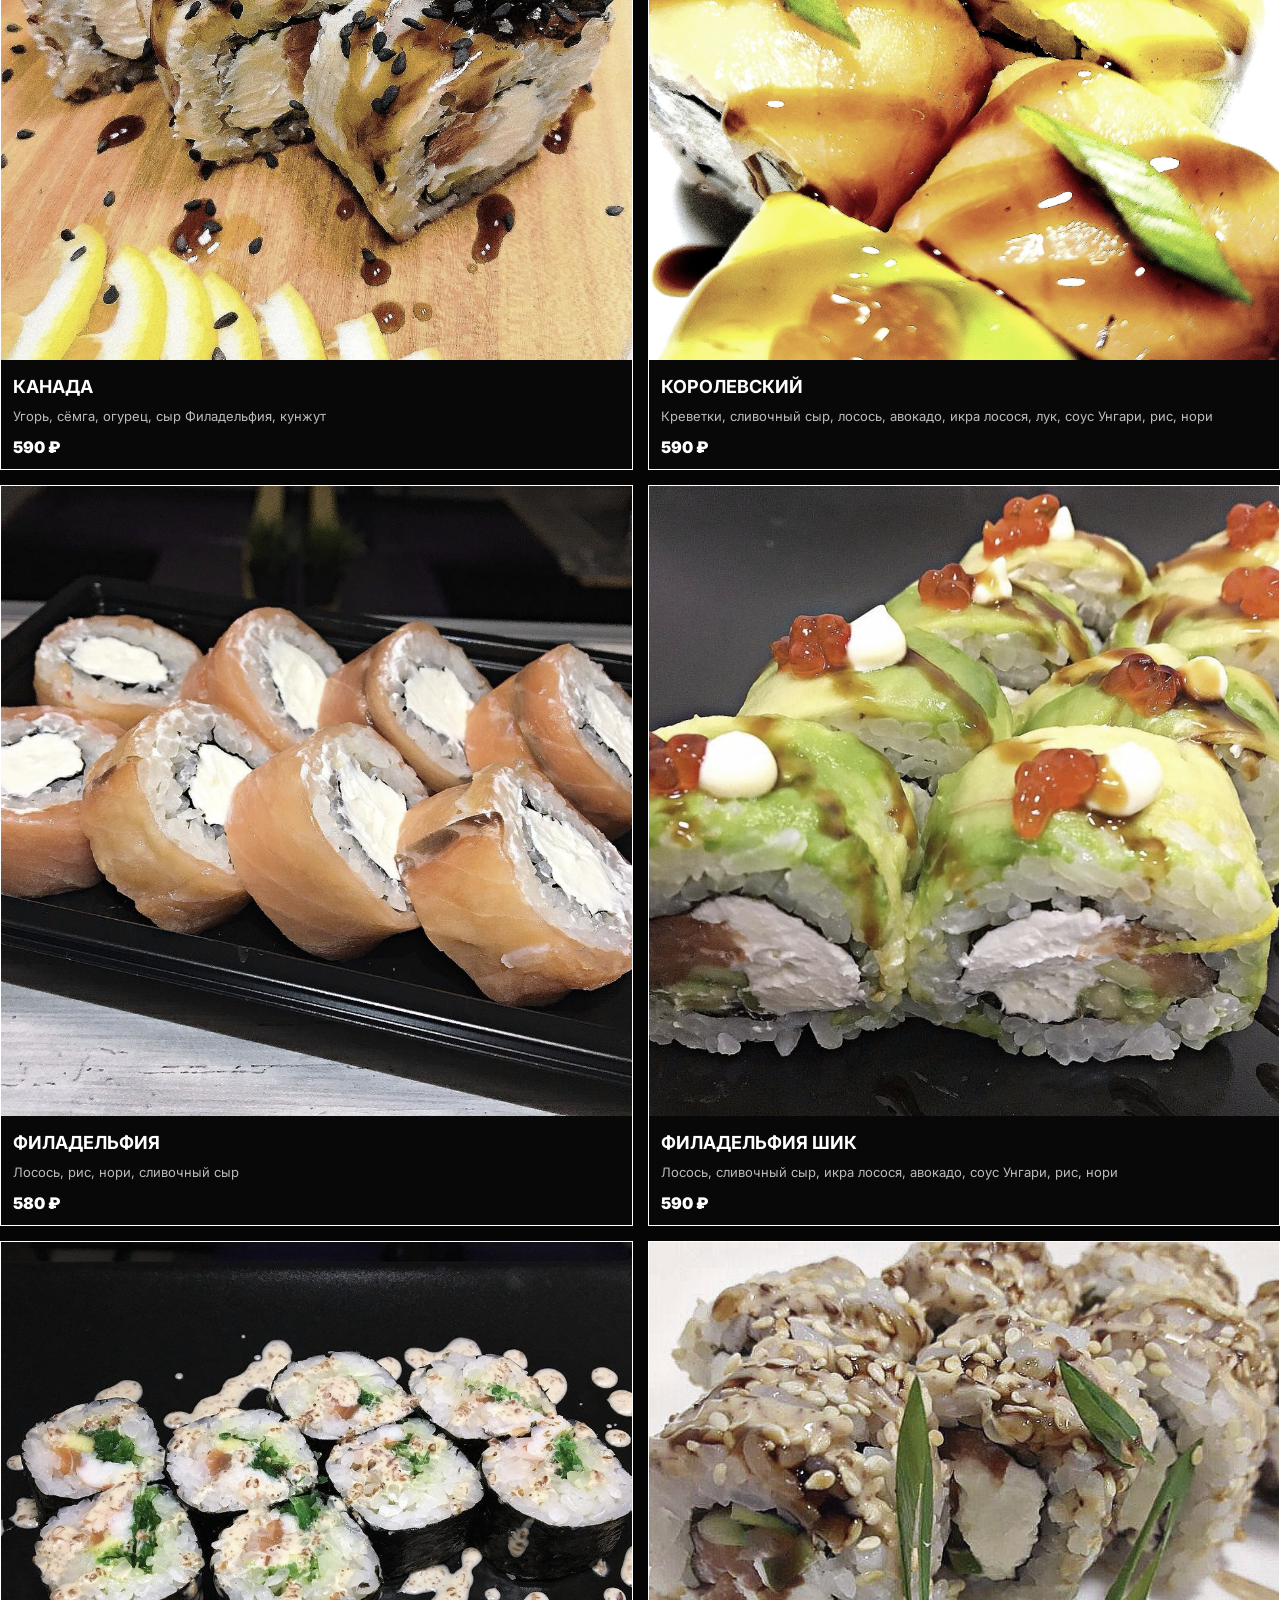
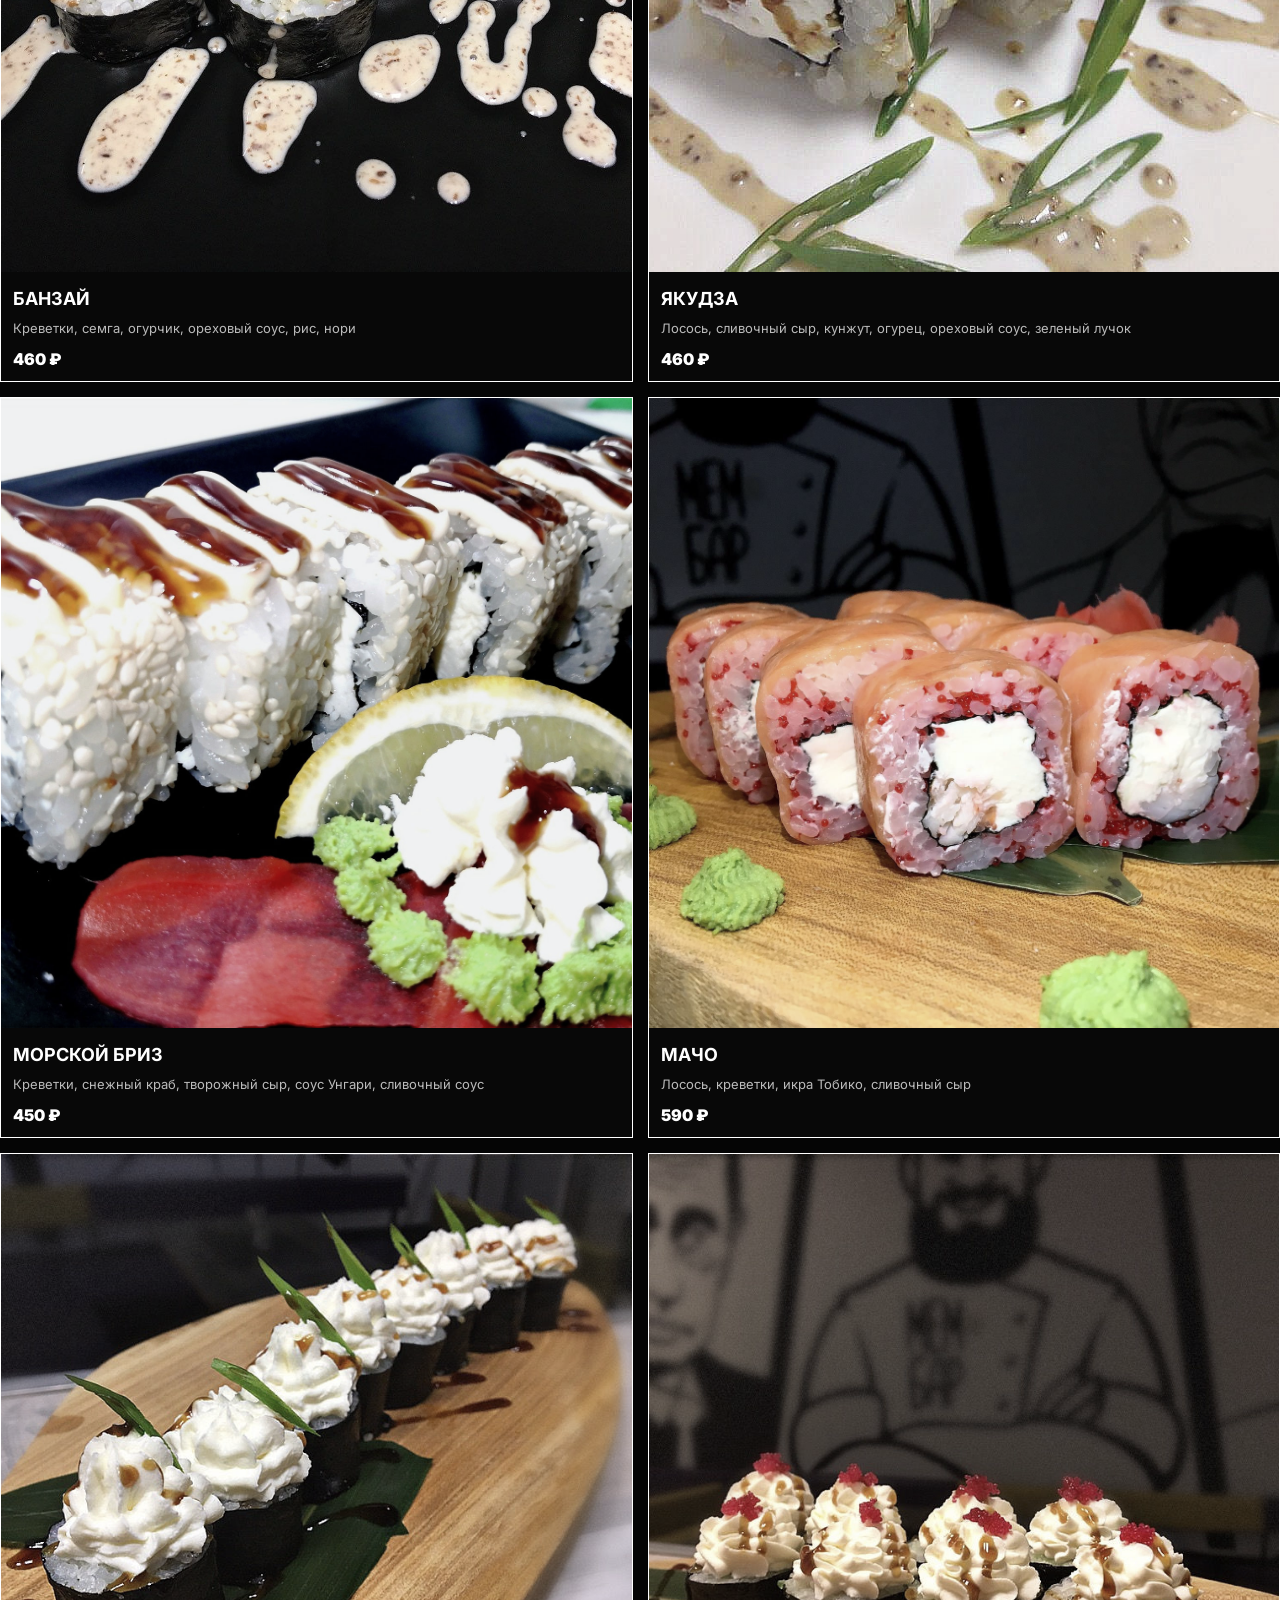
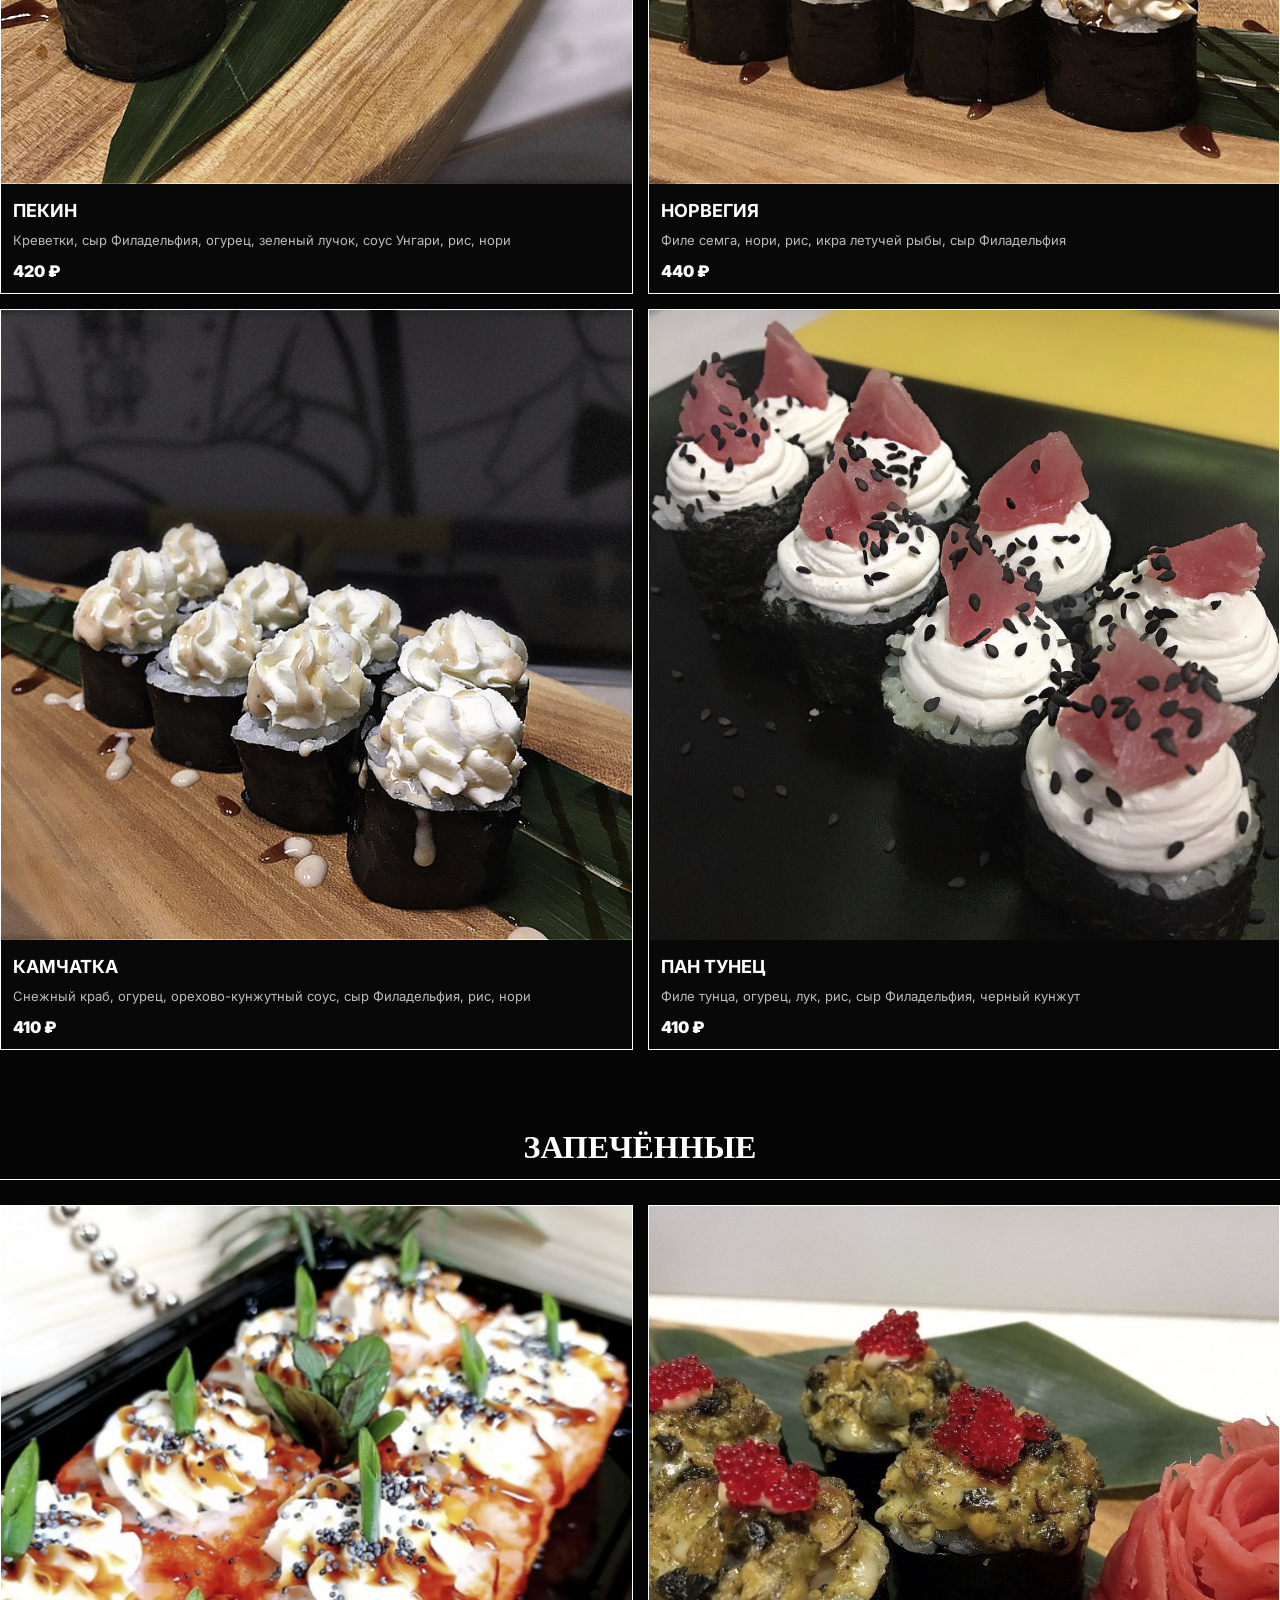
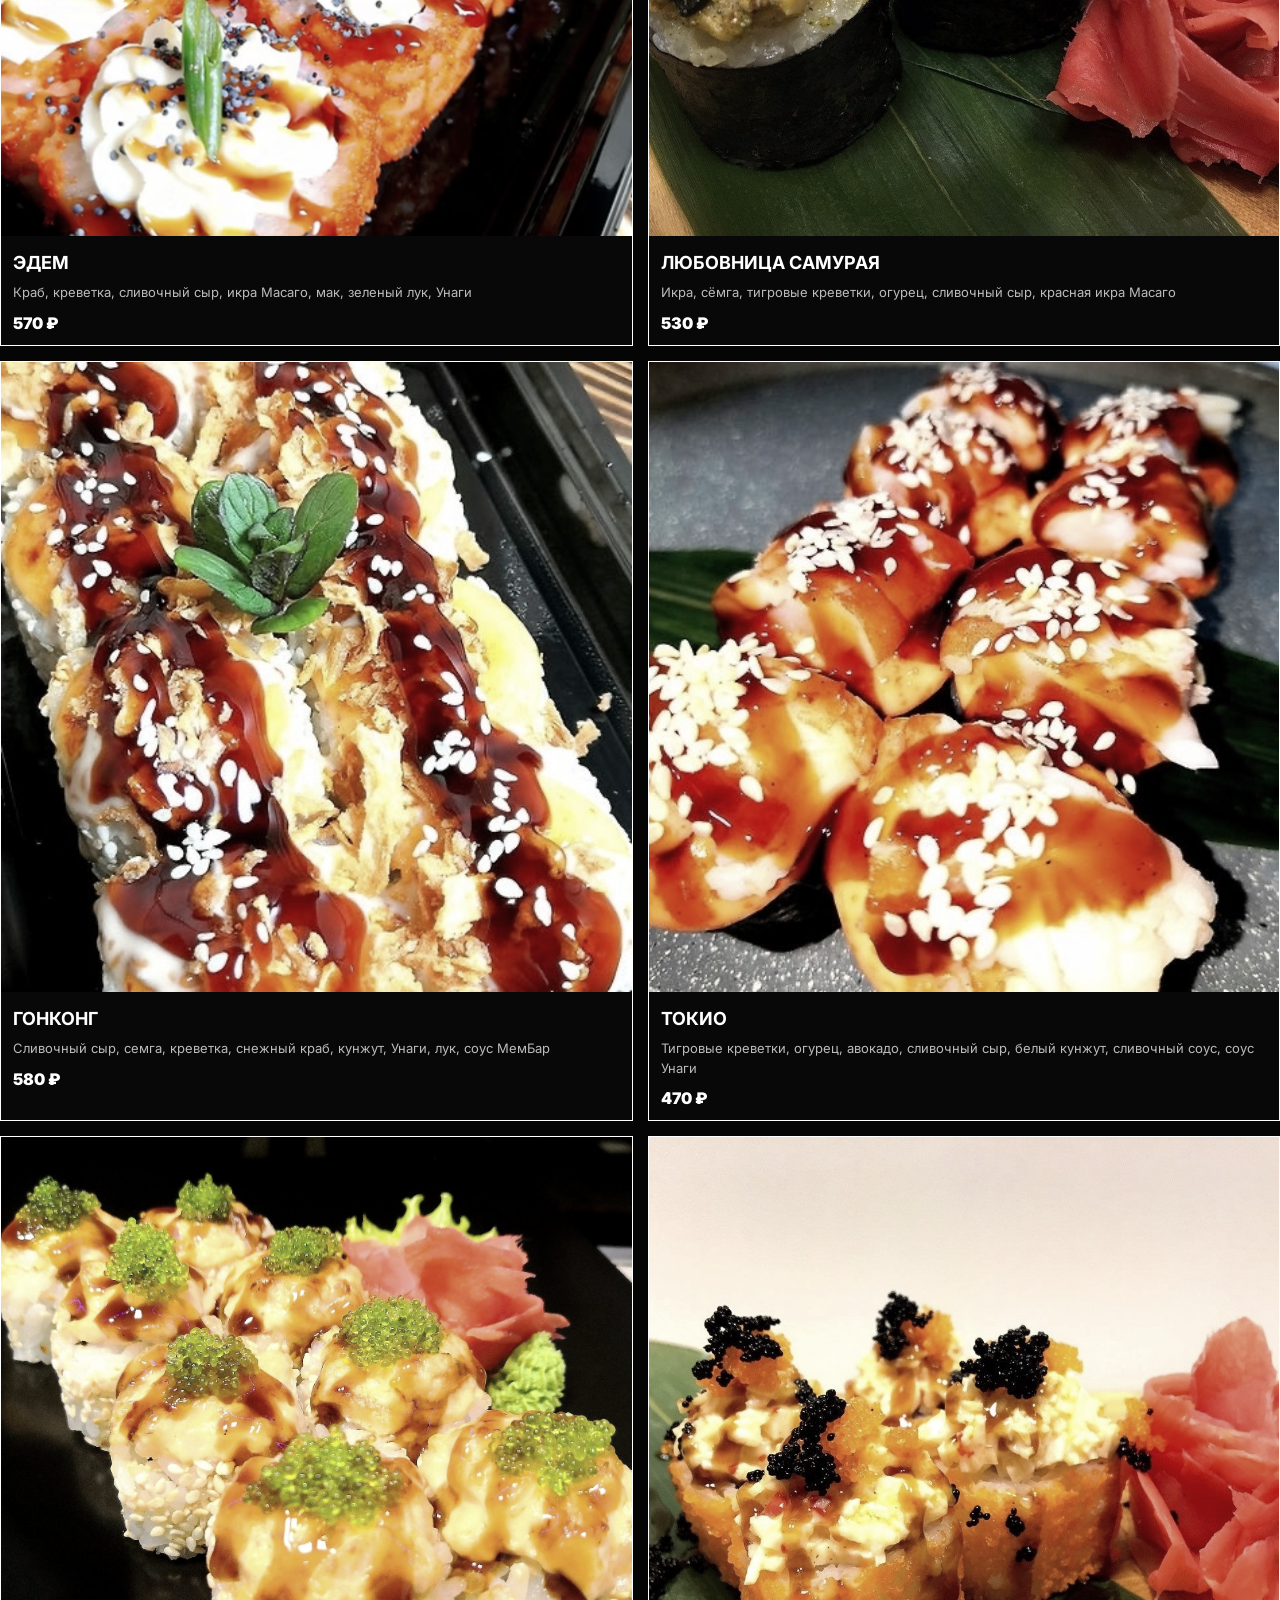
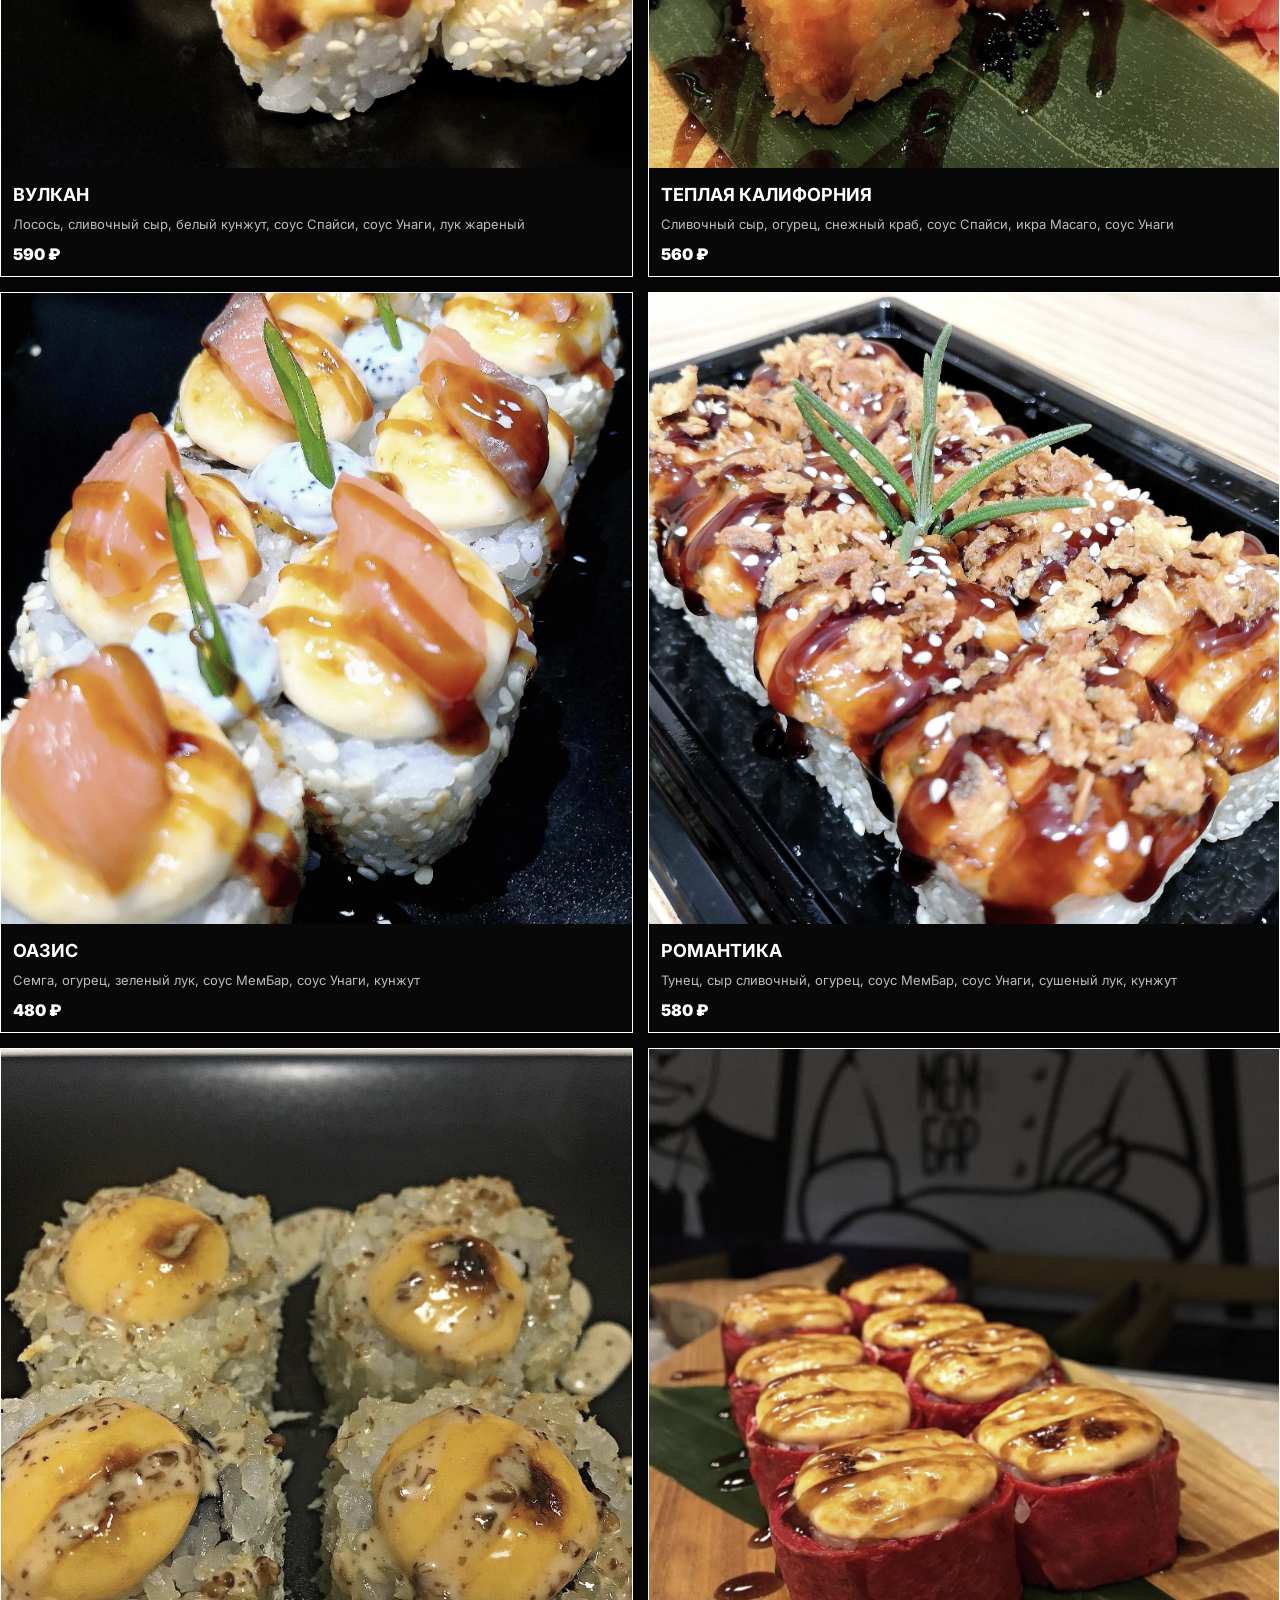
==== commit f8aecdce: "Update index.html" ====
--- a/index.html
+++ b/index.html
@@ -20,7 +20,7 @@
         <img src="fon.jpg" alt="fon">
 
         <div class="banner-text">
-            <p>ЕЖЕДНЕВНО С 12:00 ПО 21:00</p>
+            <p>ЕЖЕДНЕВНО С 12:00 ДО 21:00</p>
             <h1> МЕМ БАР </h1>
             <p>
                 НОМЕР ТЕЛЕФОНА: +79673086059
--- a/style.css
+++ b/style.css
@@ -149,6 +149,8 @@
     border:1px solid white;
 
     display:block;
+
+    text-align: center;
 
 }
 
@@ -683,4 +685,4 @@
 
 h3 {
     text-align: center;
-}+}
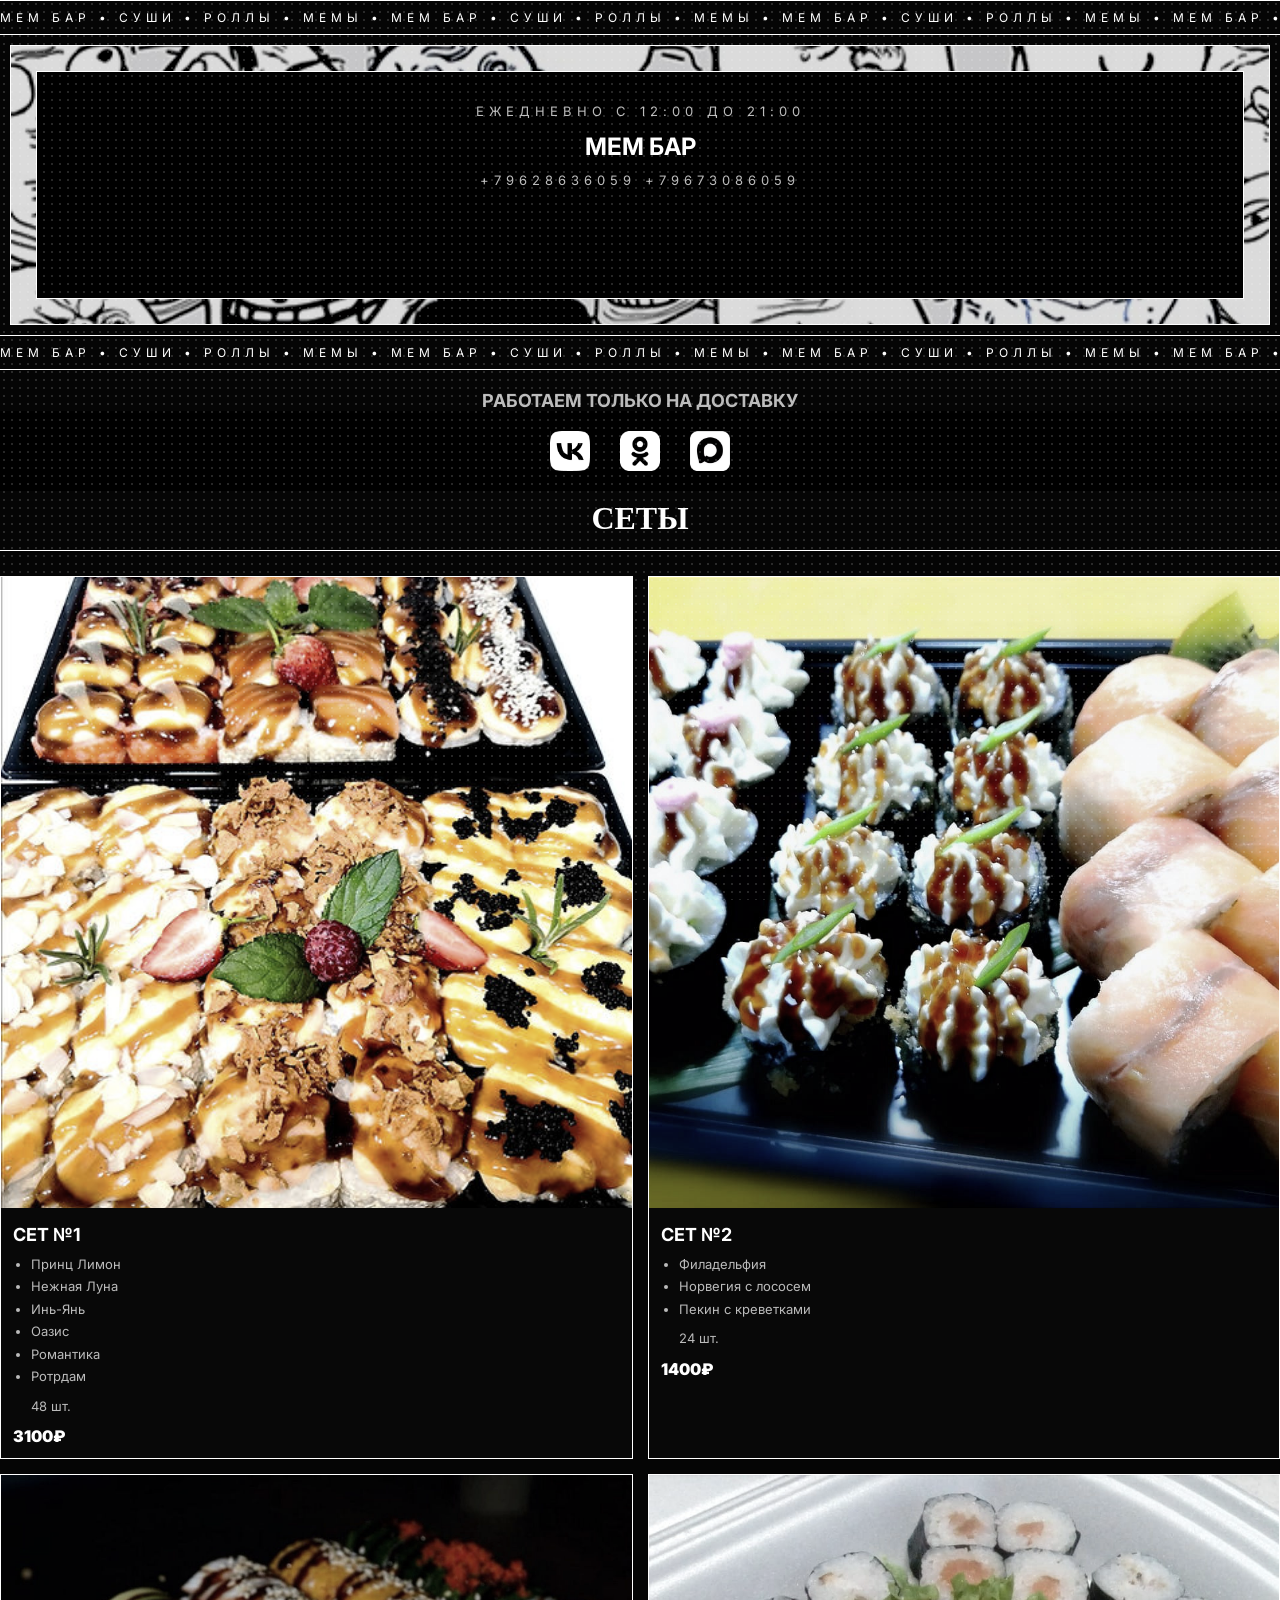
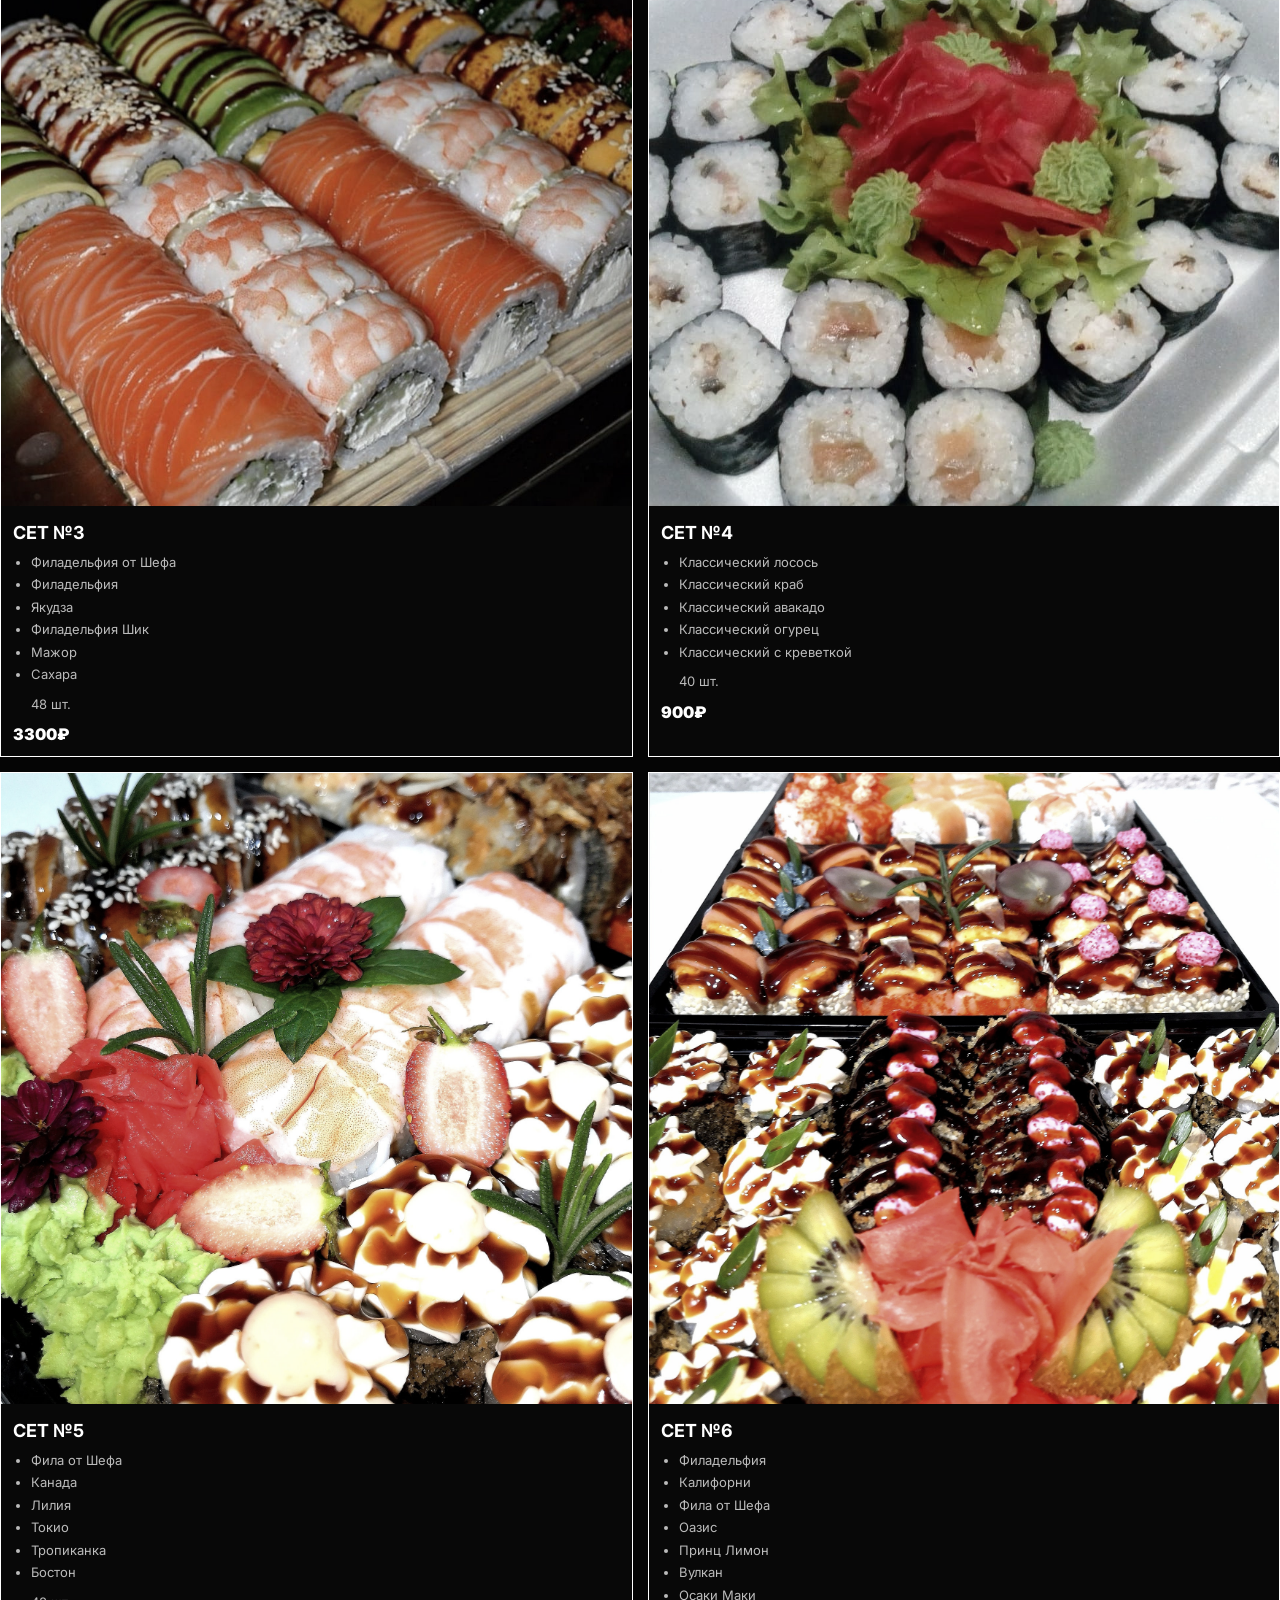
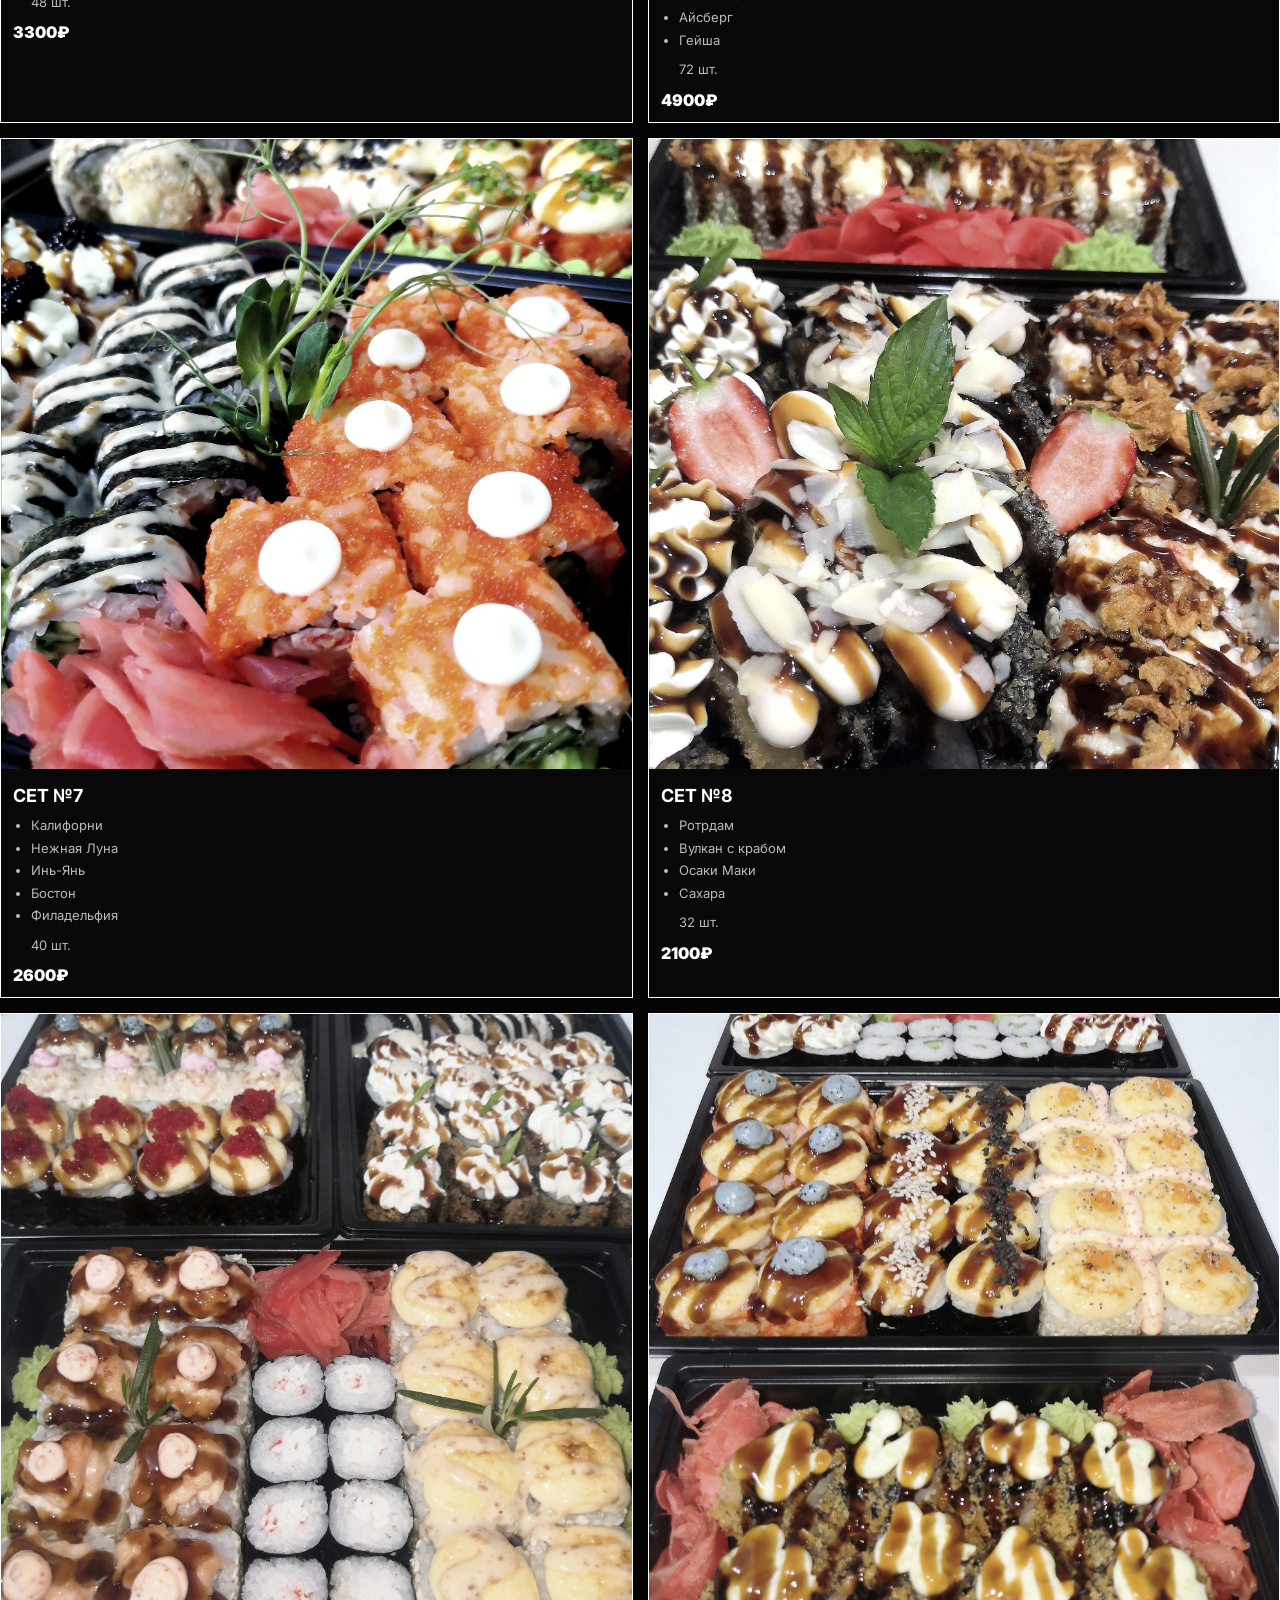
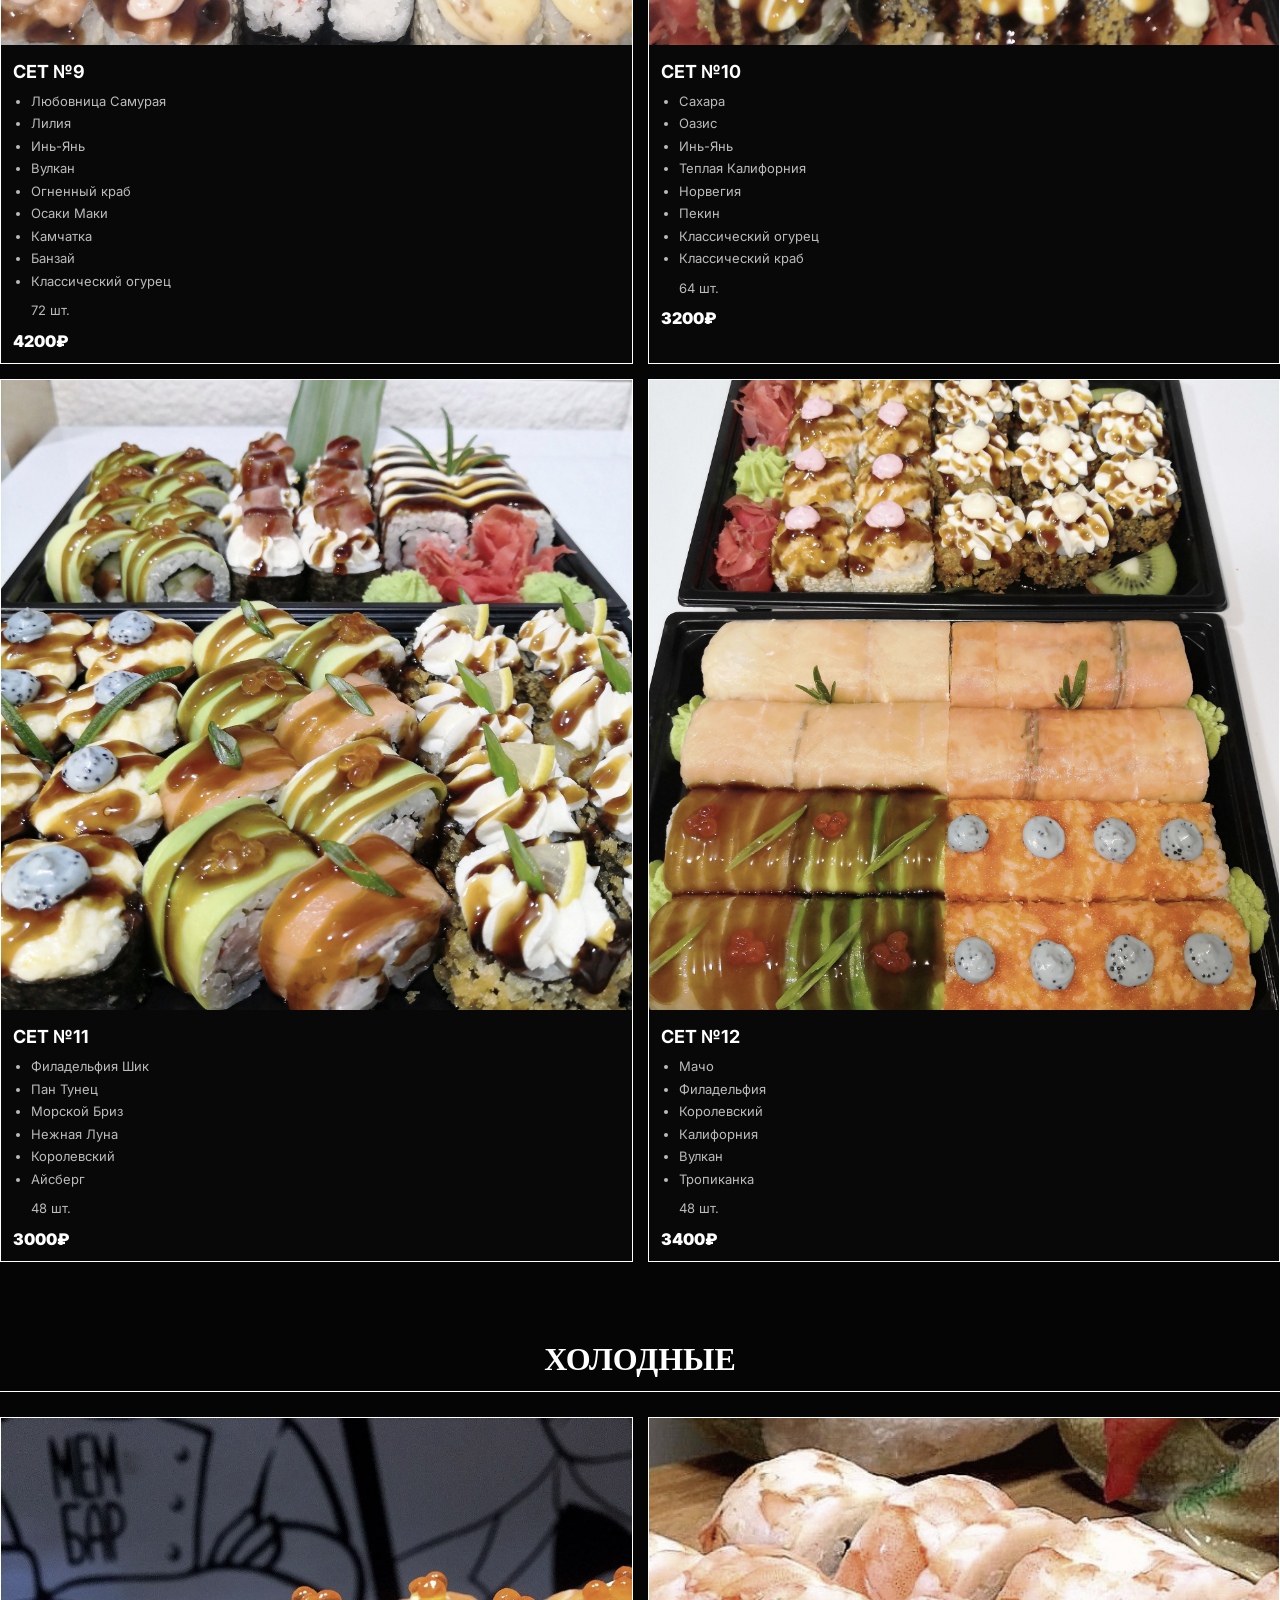
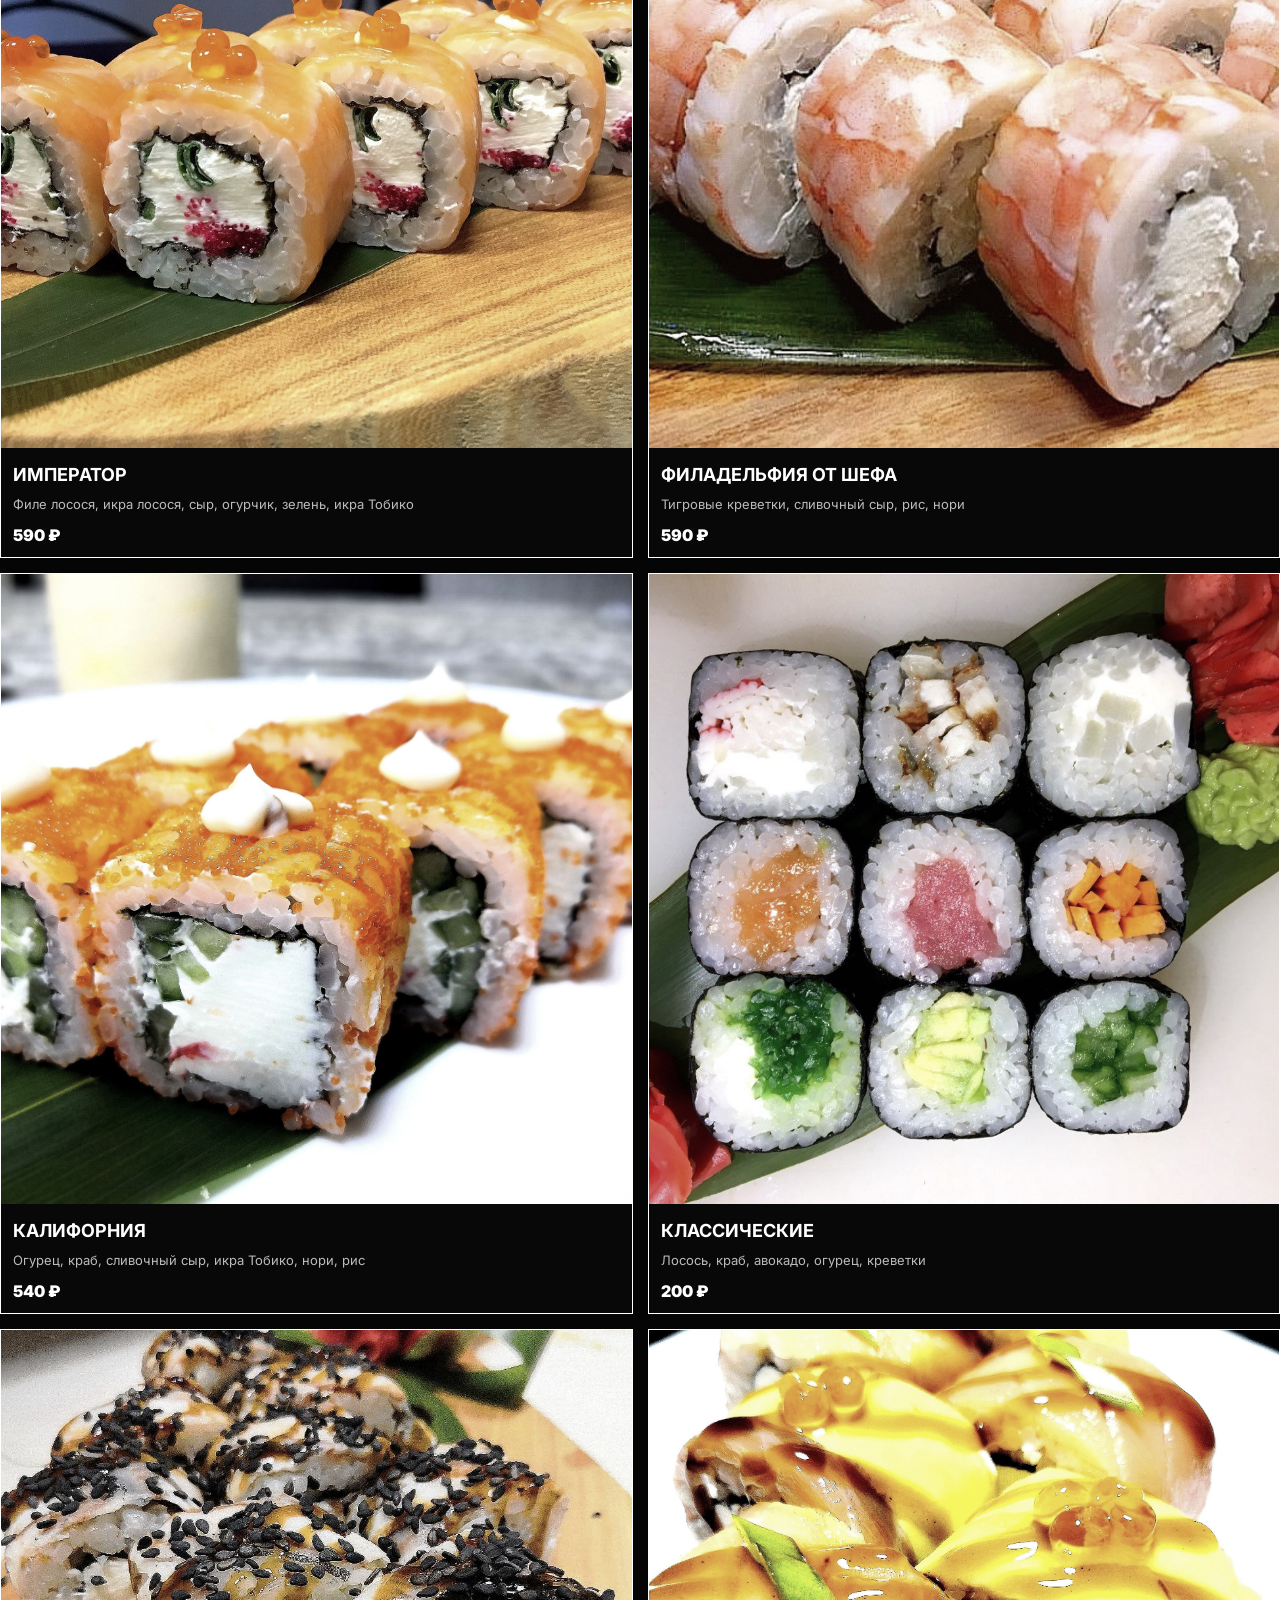
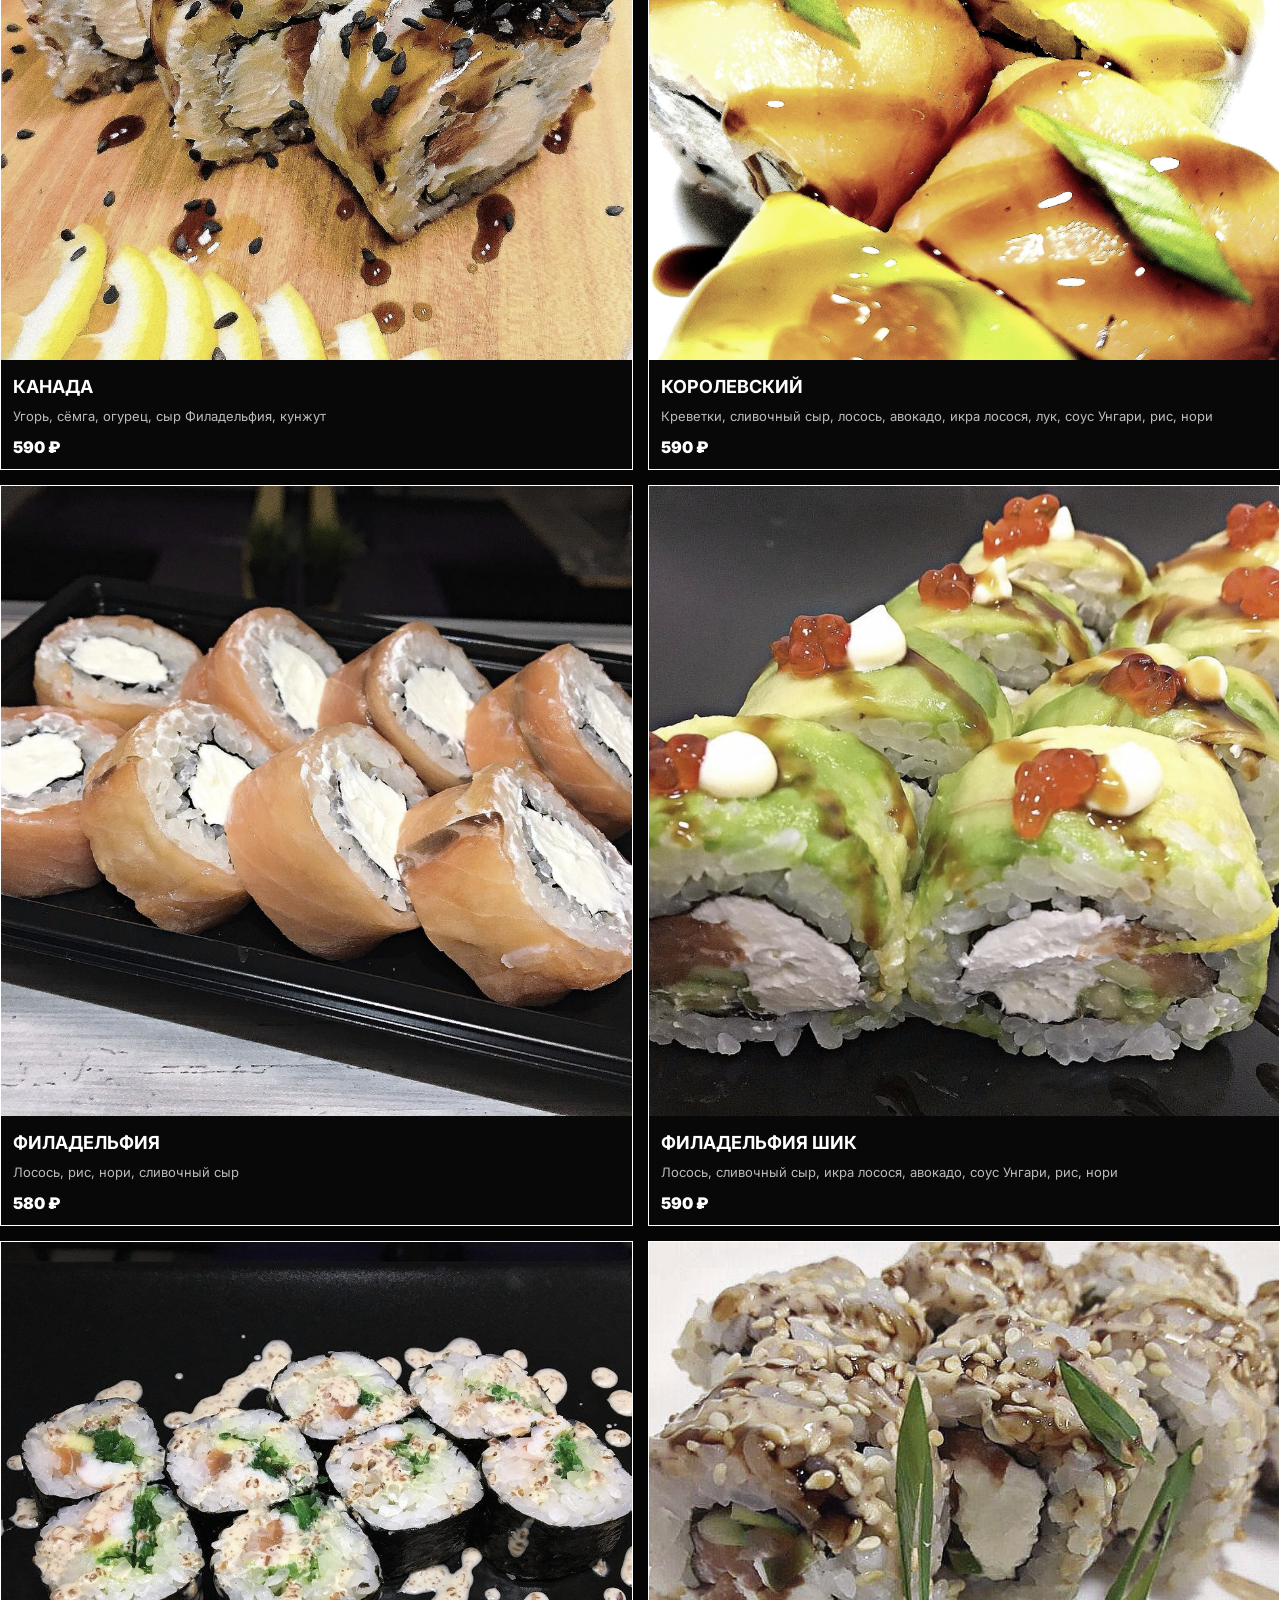
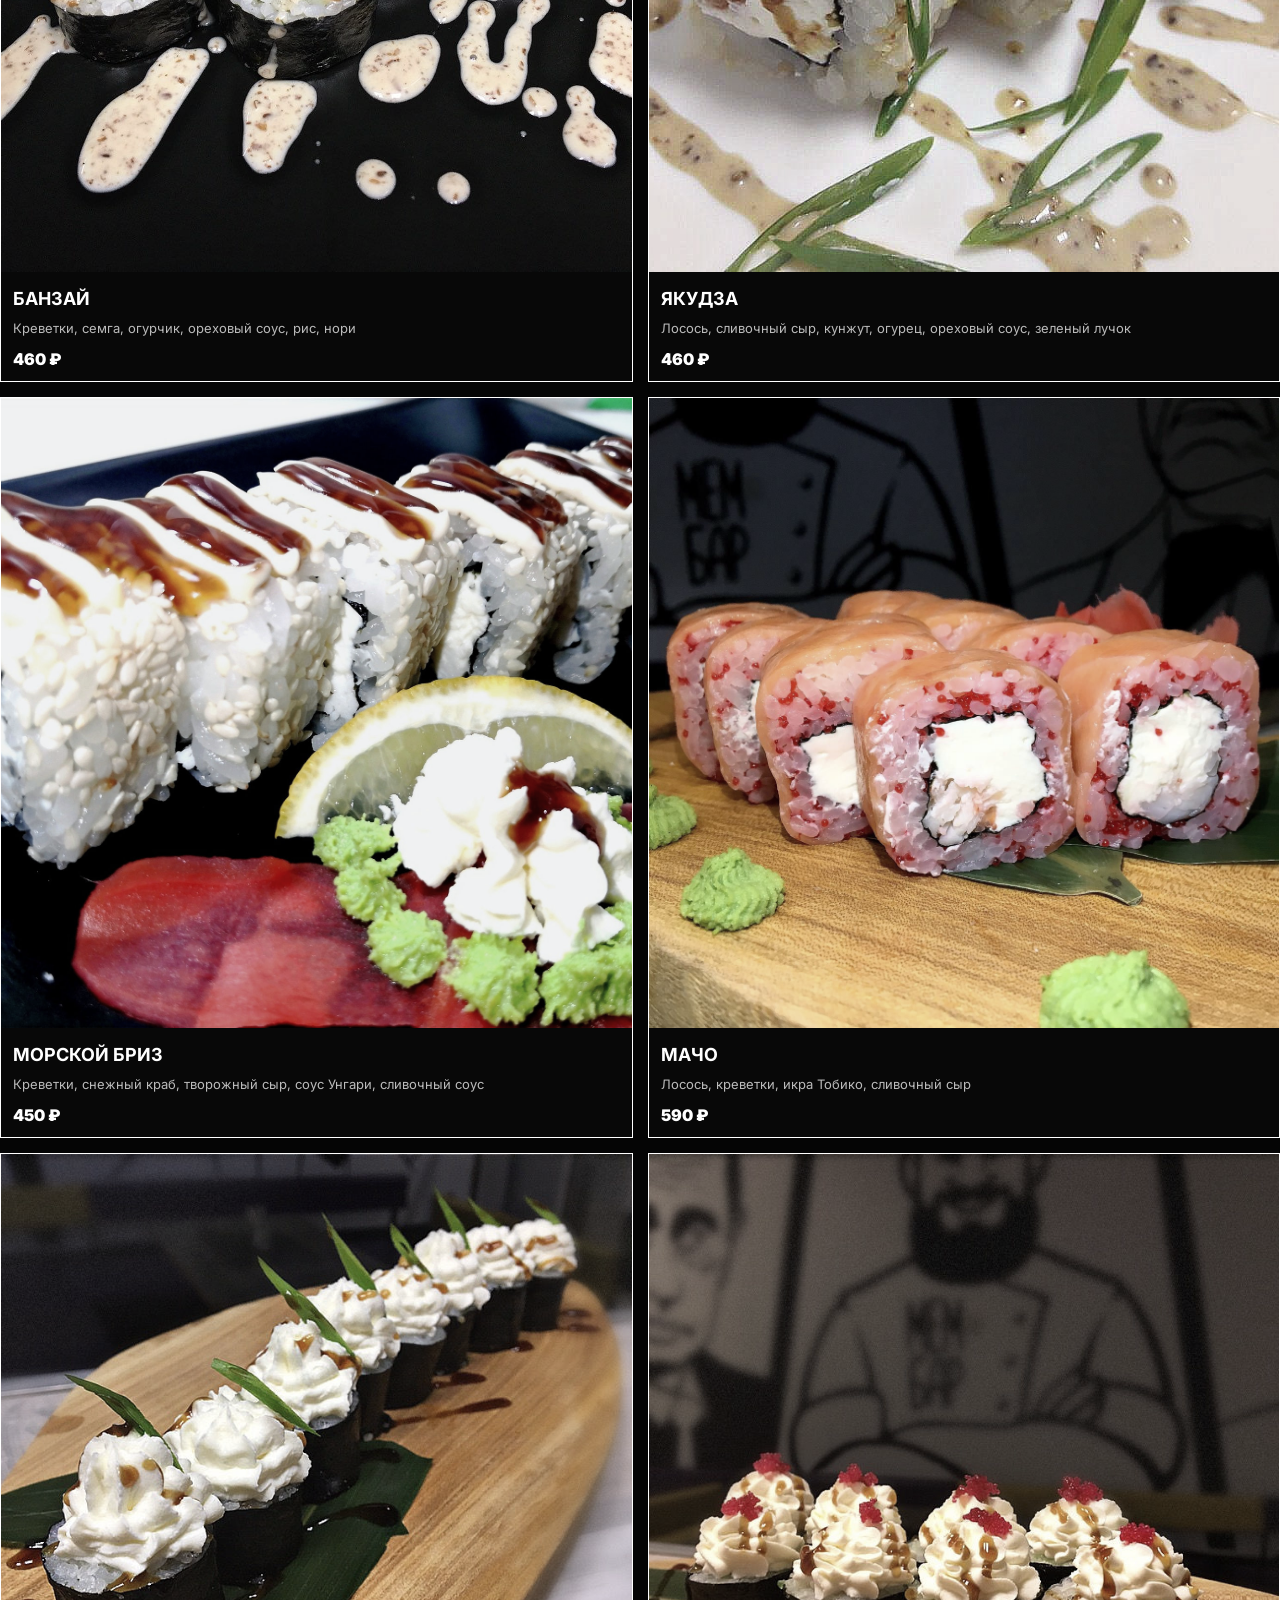
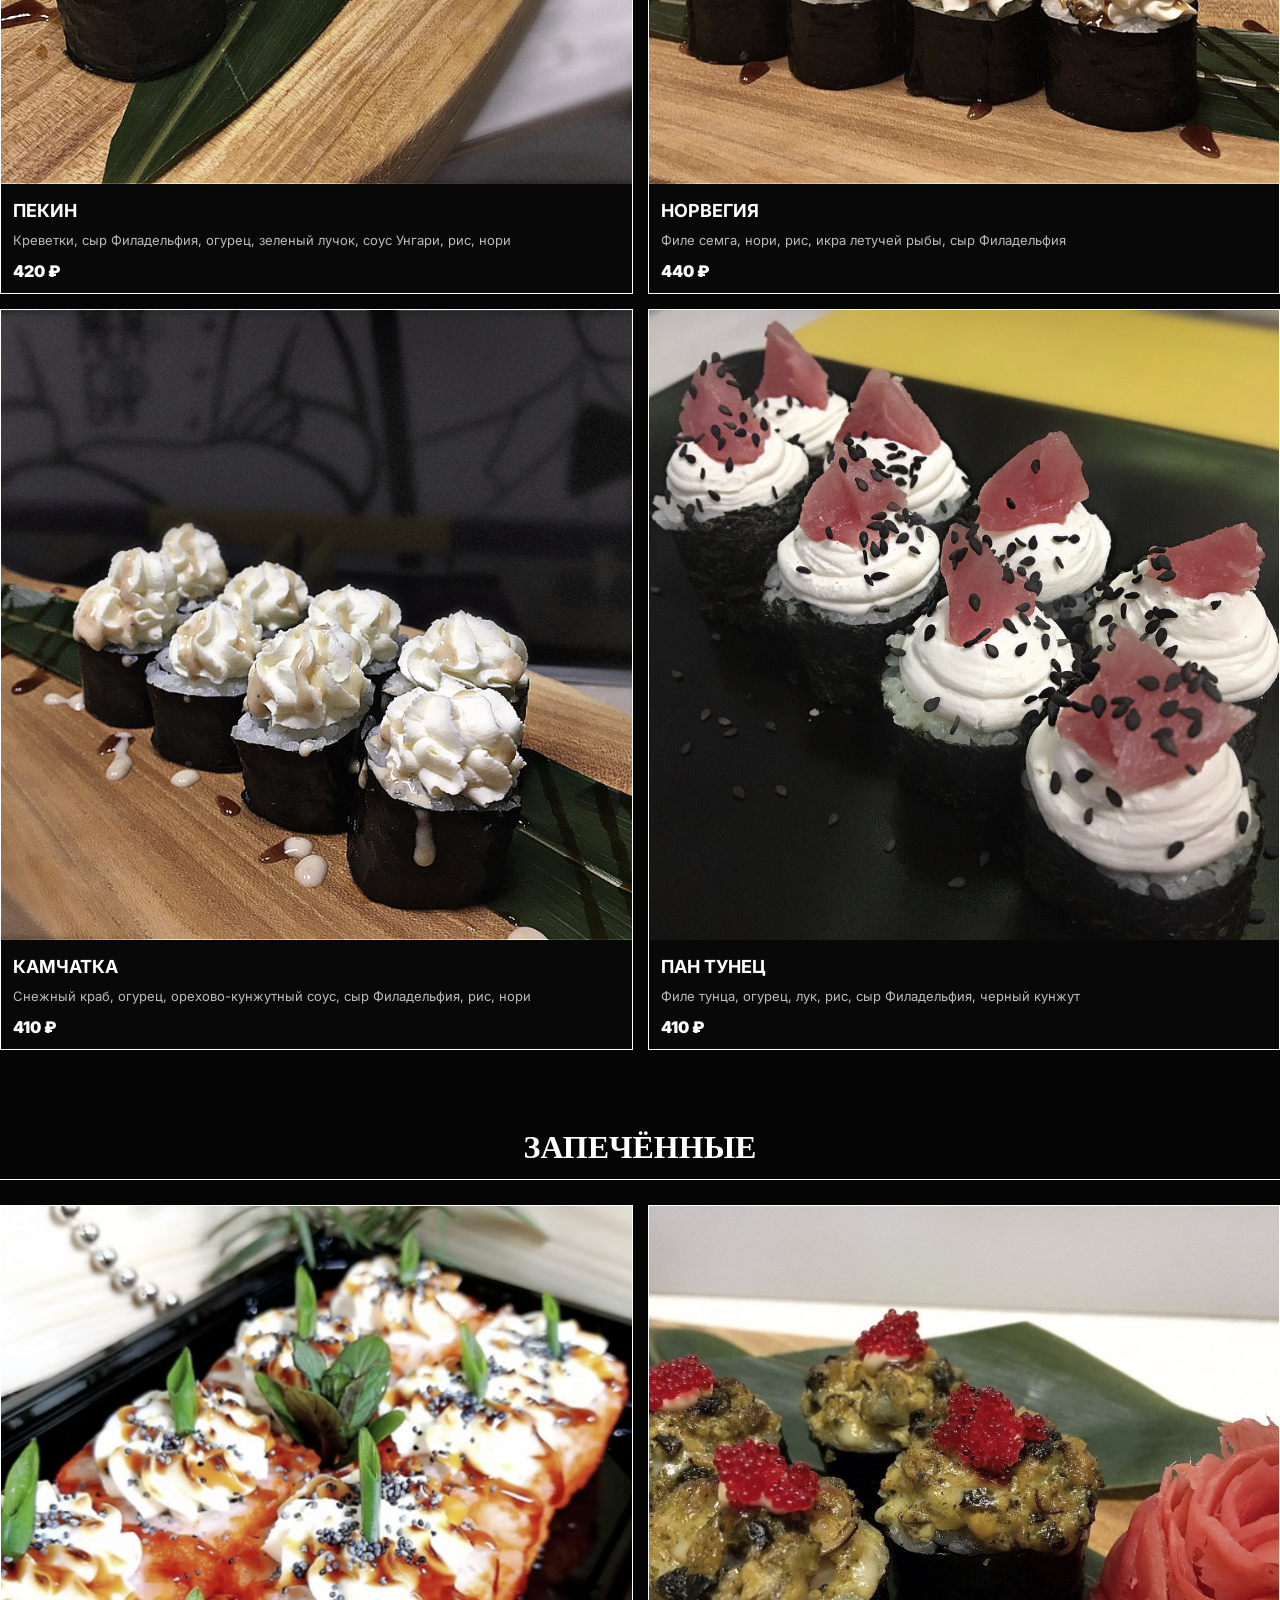
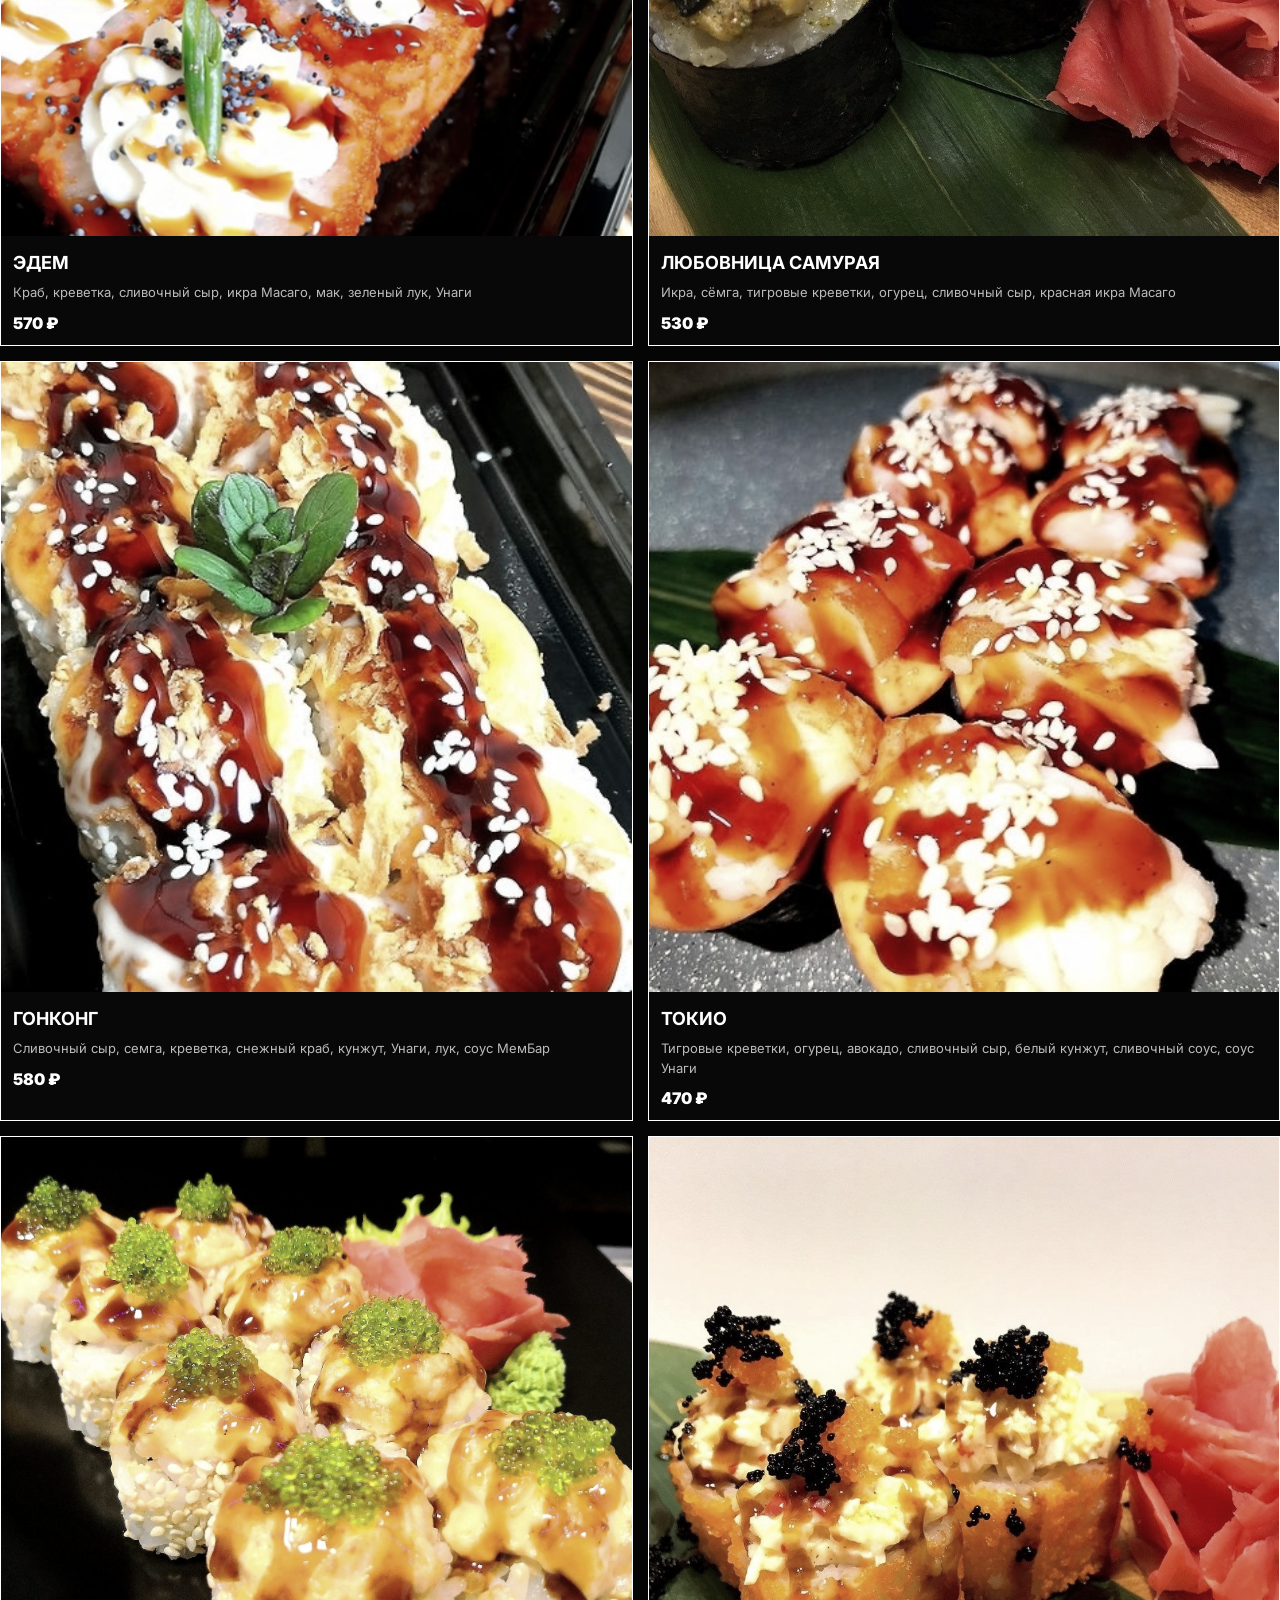
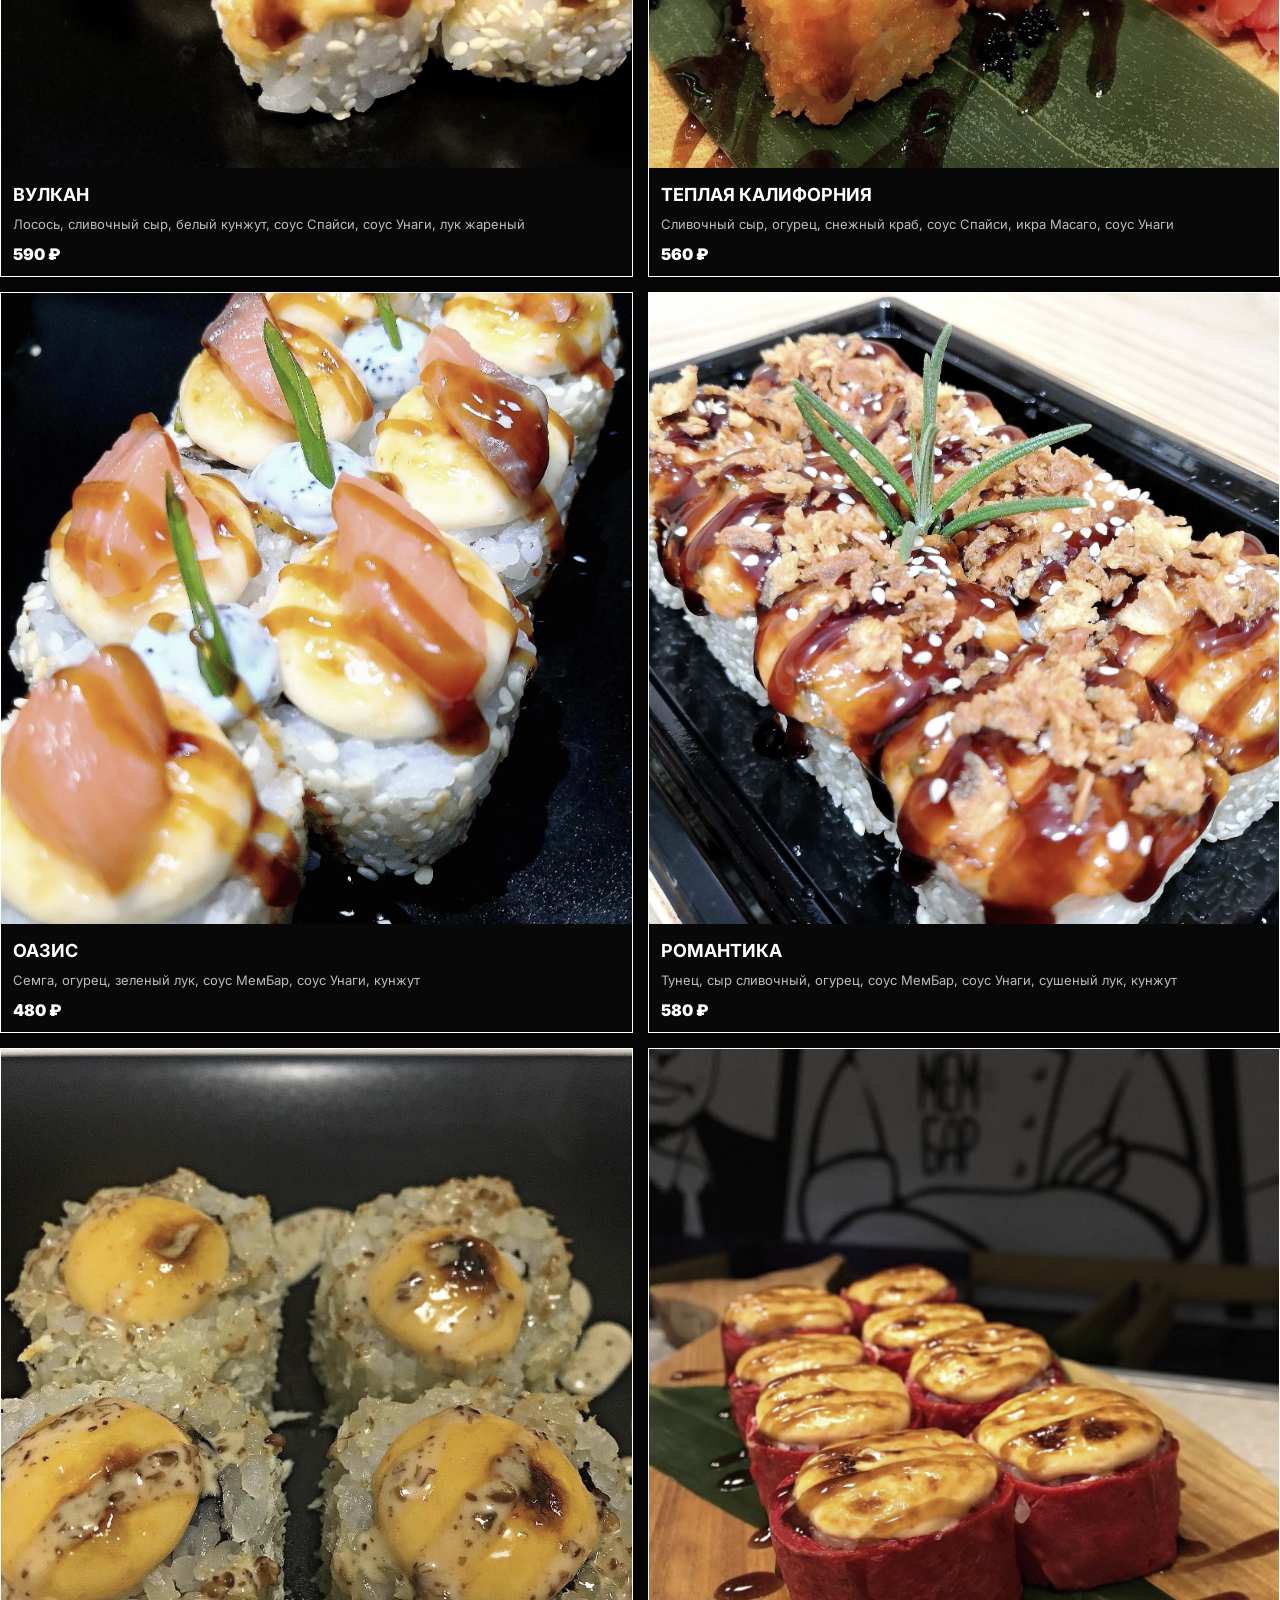
==== commit 596dcec6: "Update index.html" ====
--- a/index.html
+++ b/index.html
@@ -23,7 +23,8 @@
             <p>ЕЖЕДНЕВНО С 12:00 ДО 21:00</p>
             <h1> МЕМ БАР </h1>
             <p>
-                НОМЕР ТЕЛЕФОНА: +79673086059
+               +79628636059
+               +79673086059
             </p>
         </div>
 
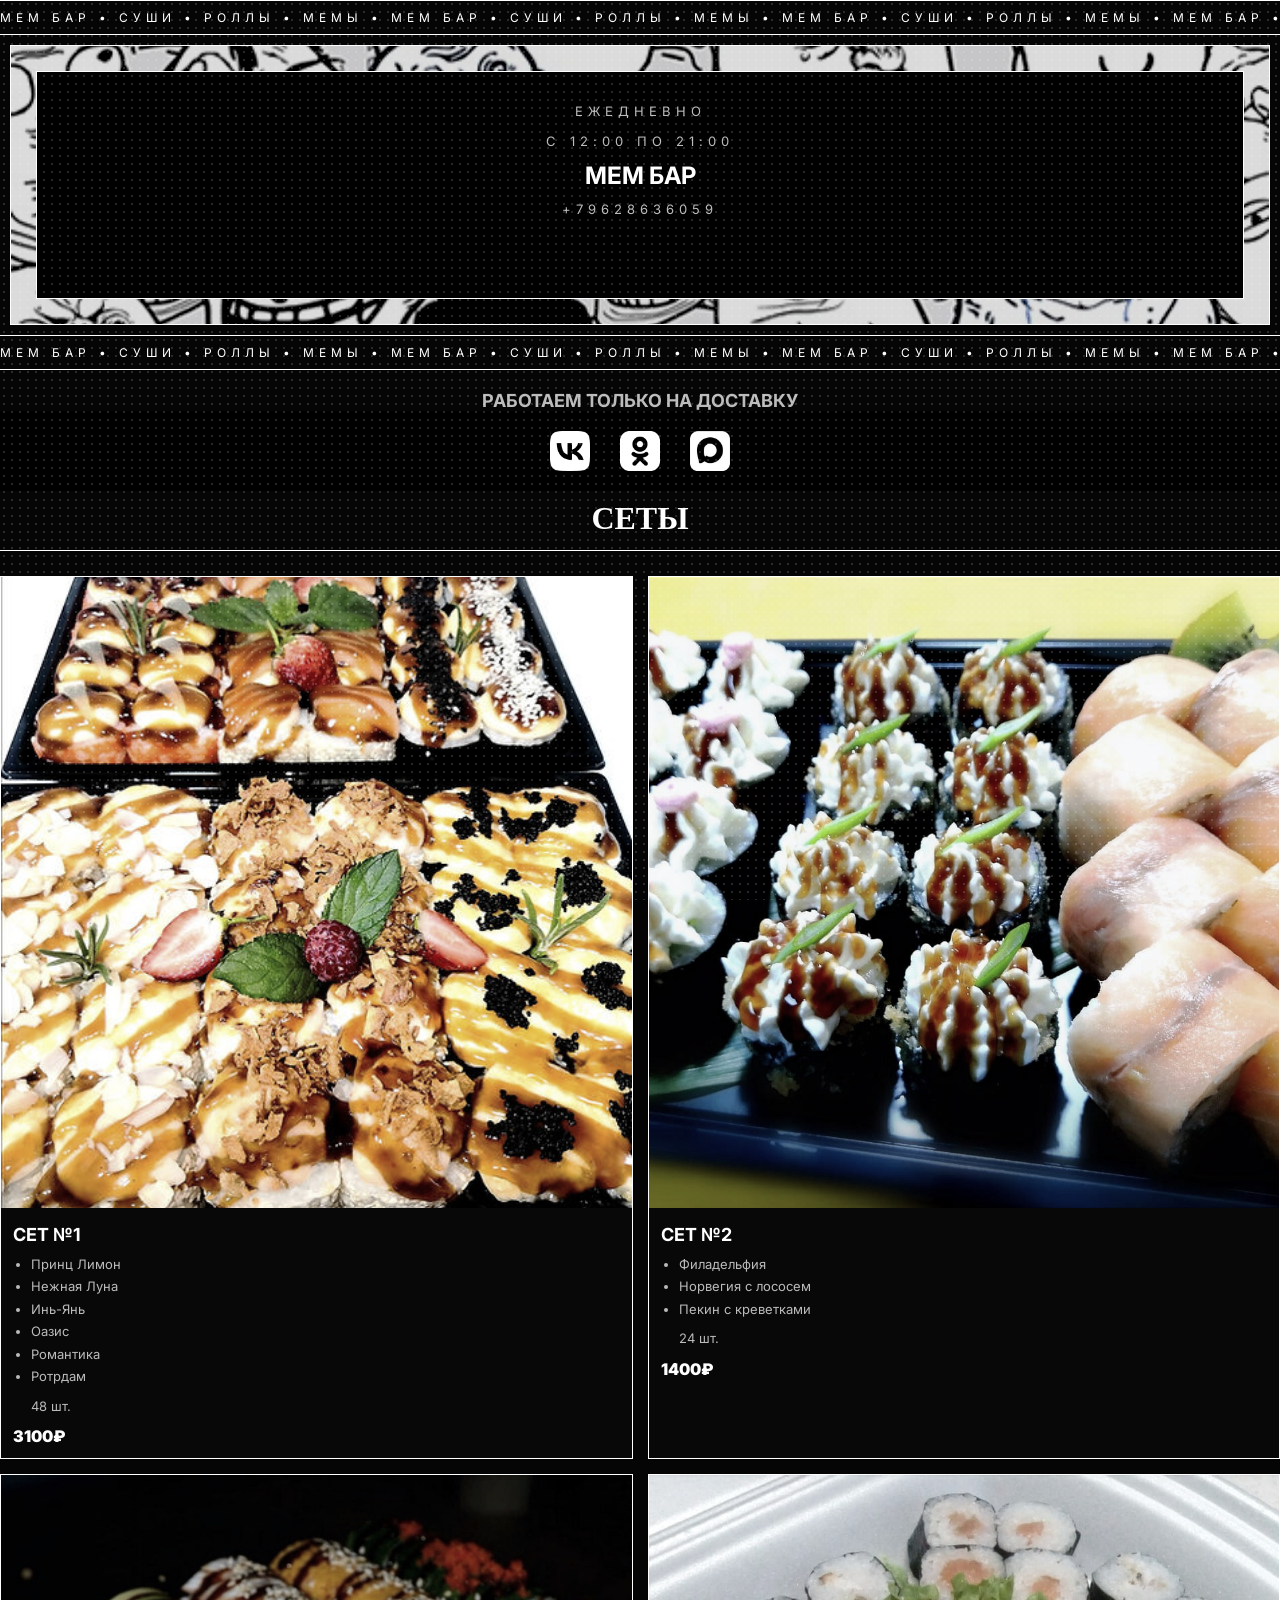
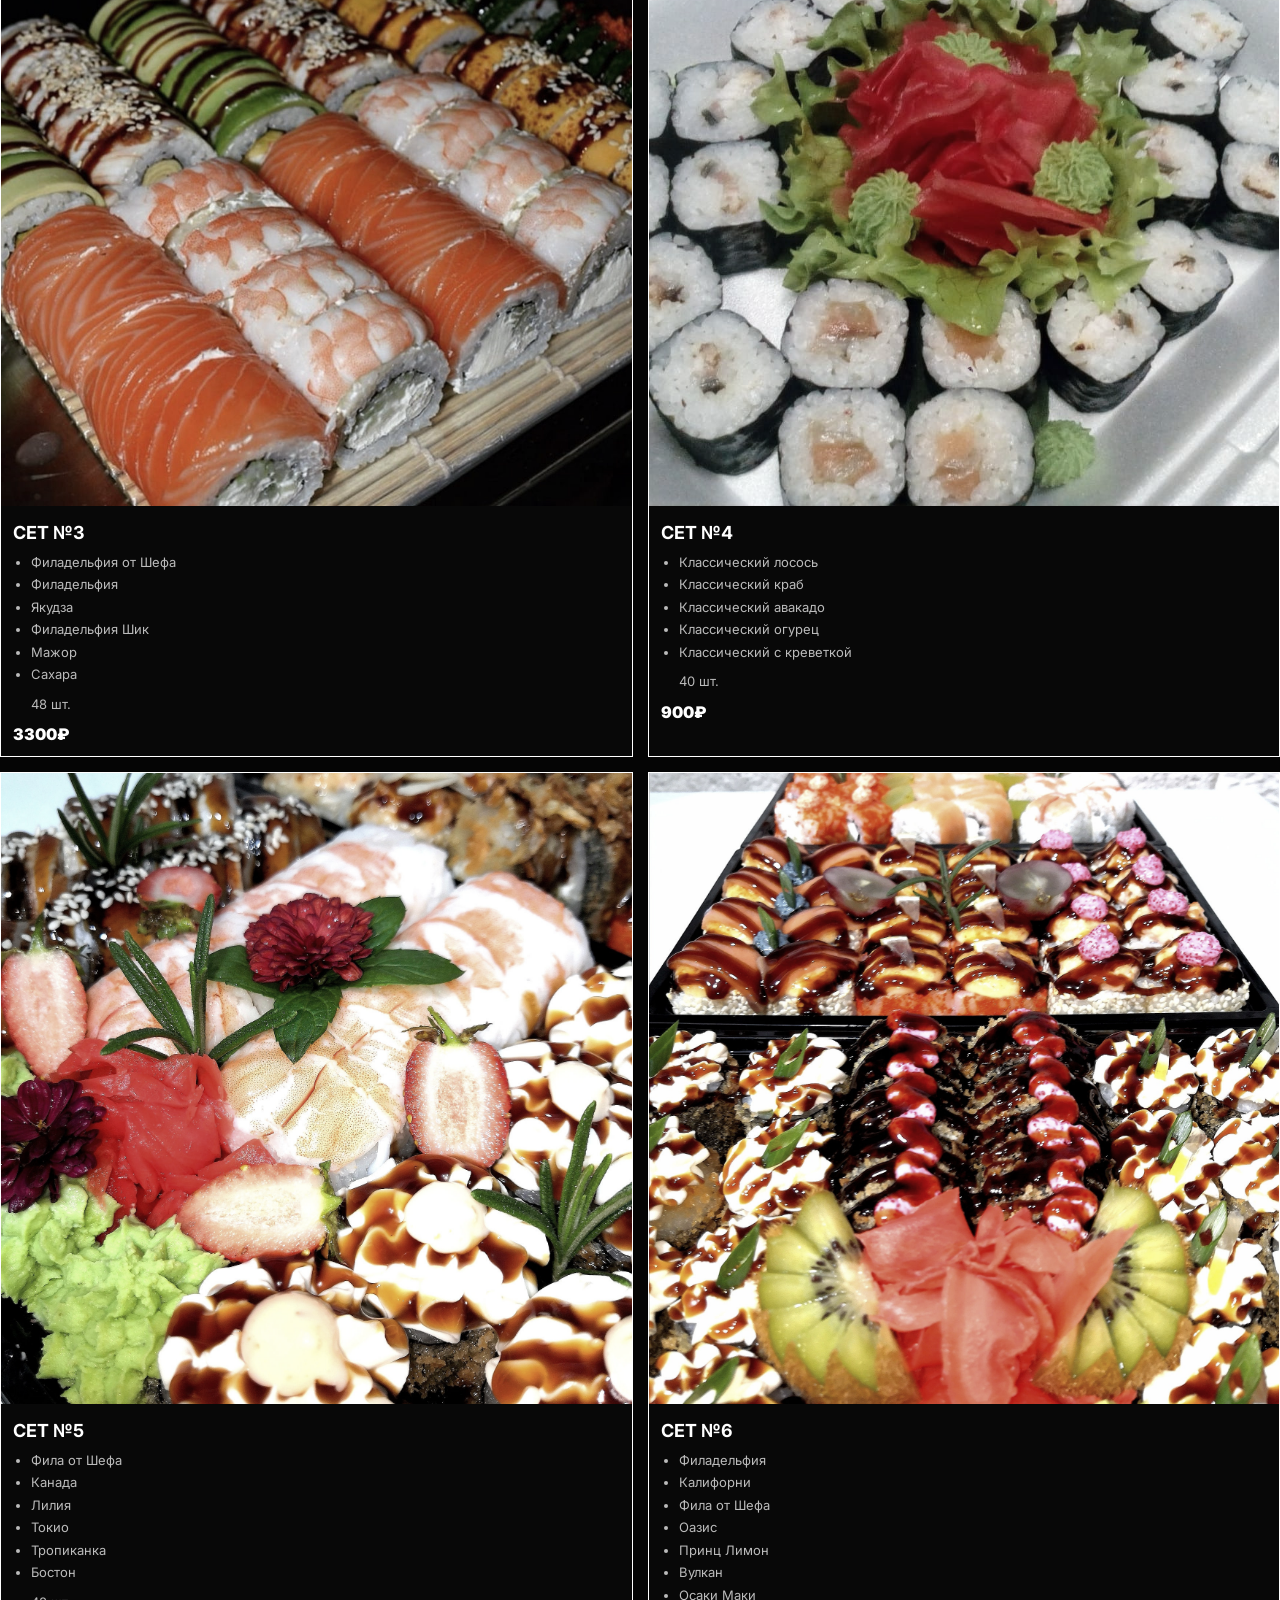
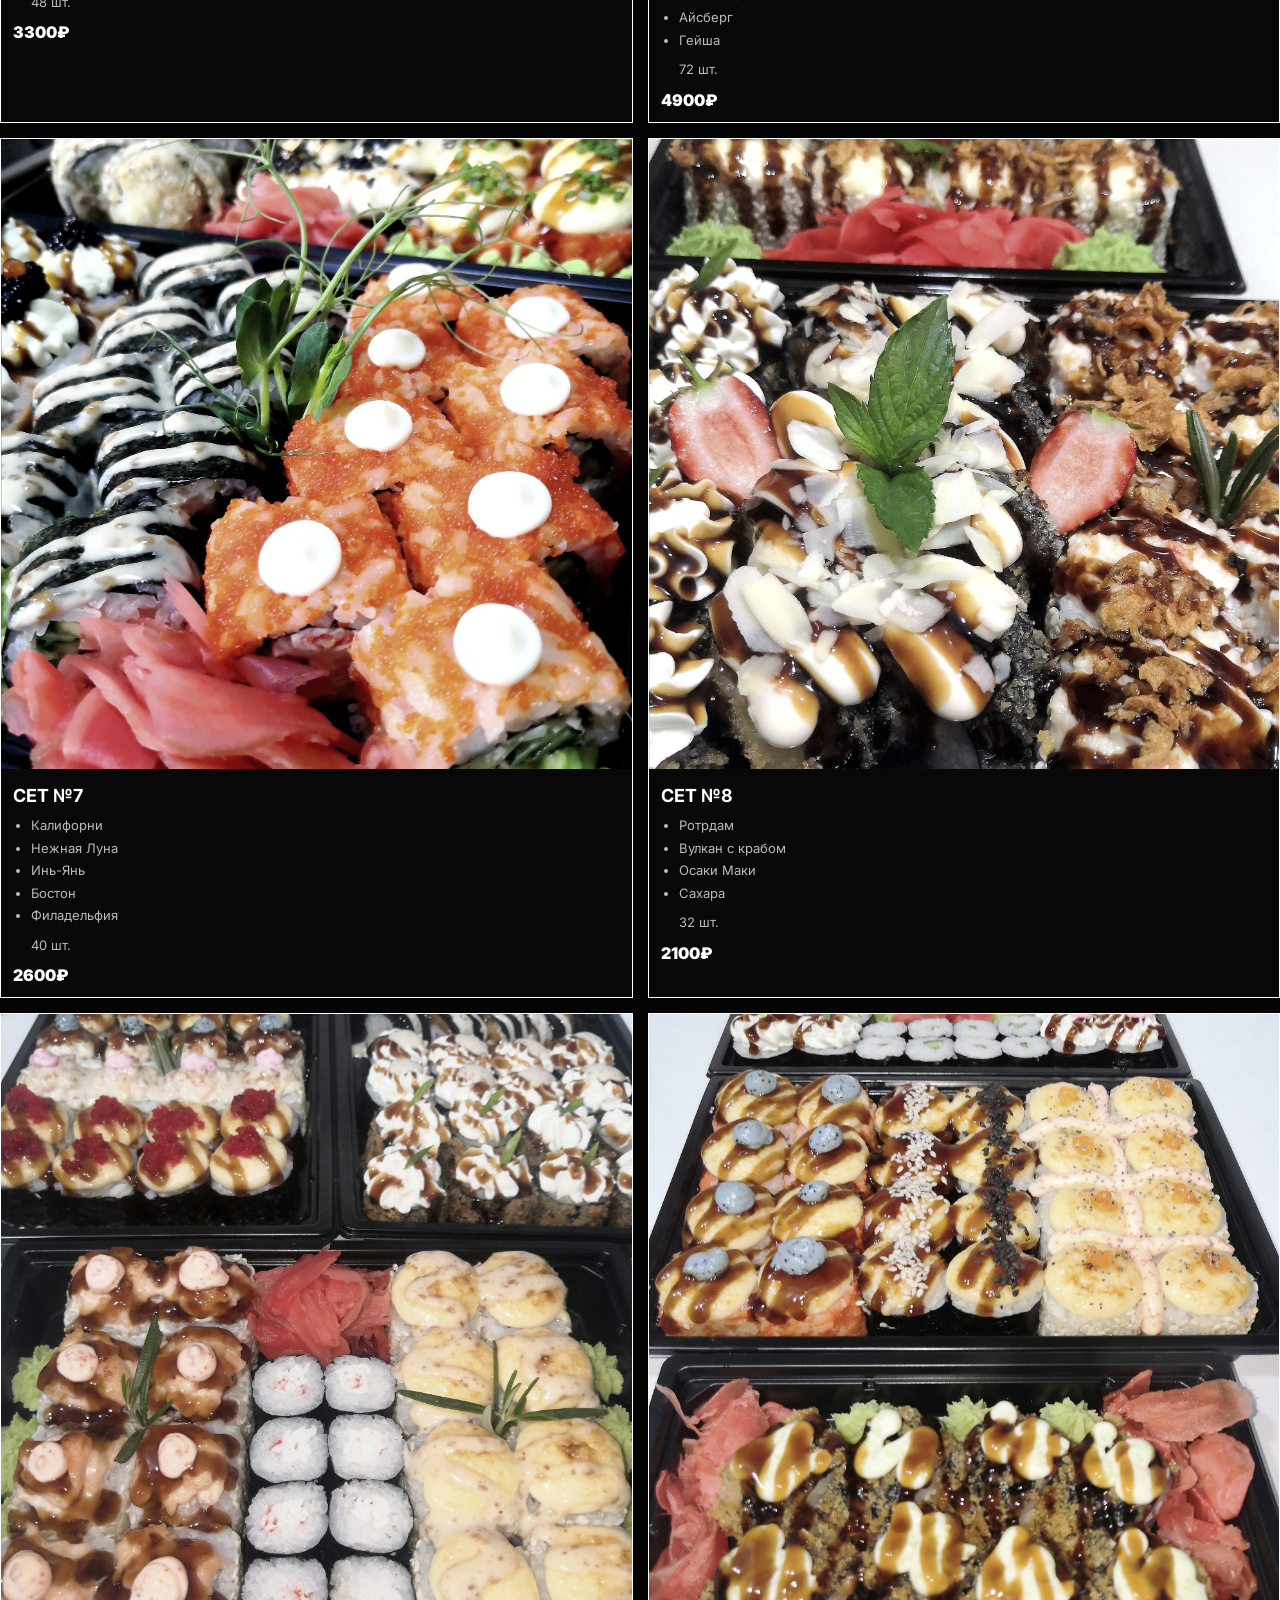
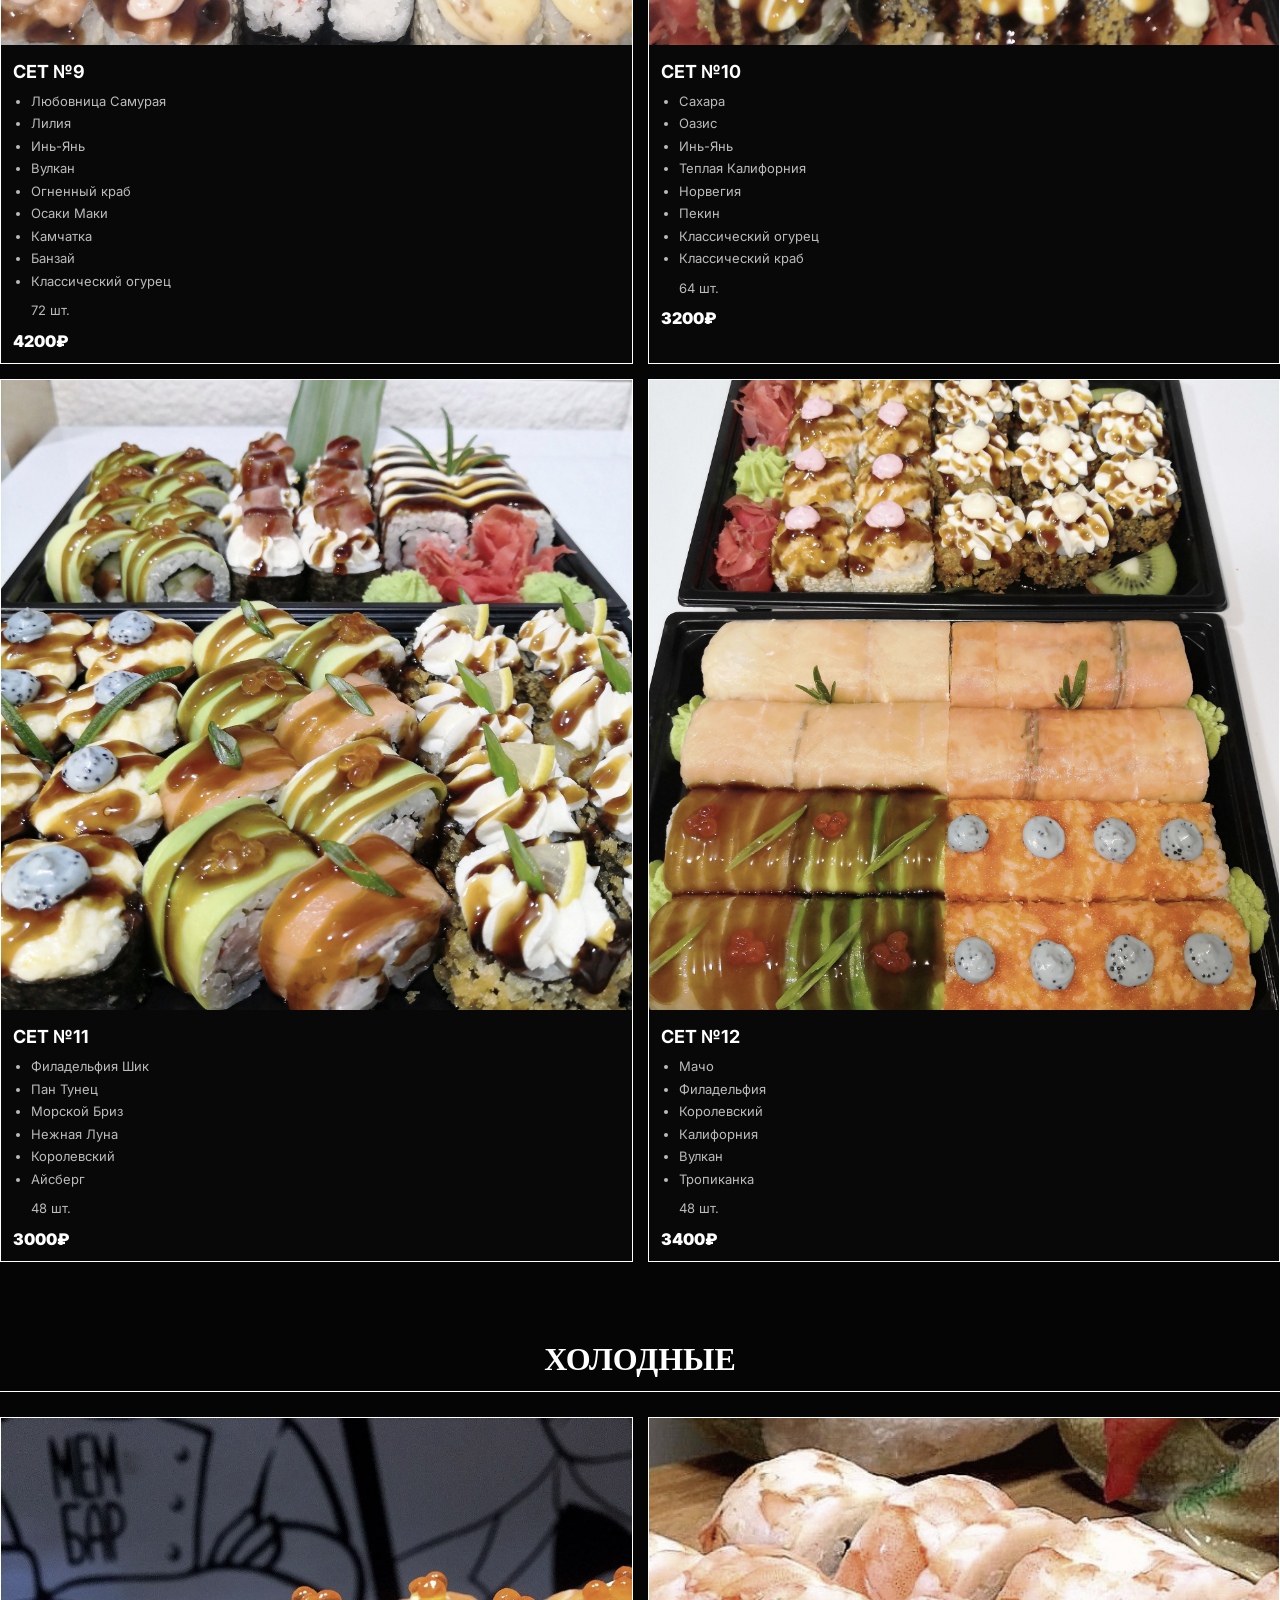
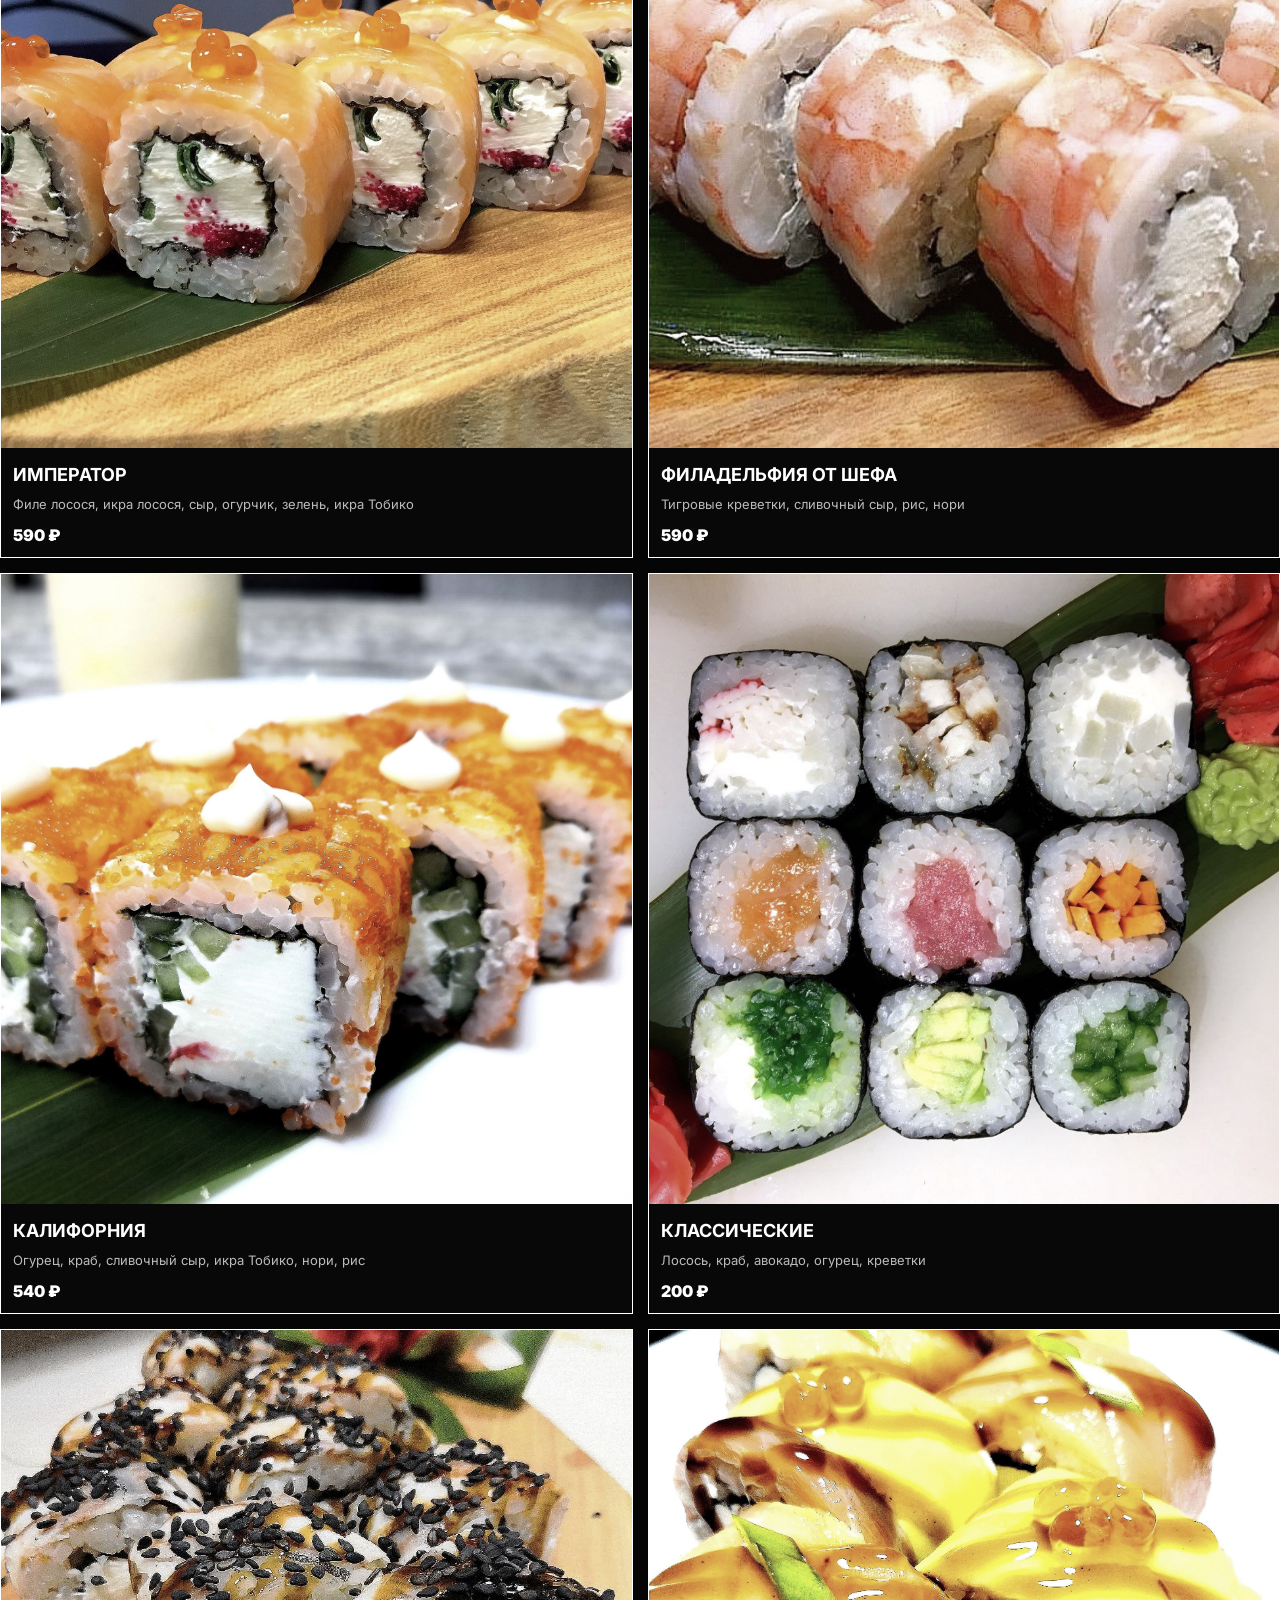
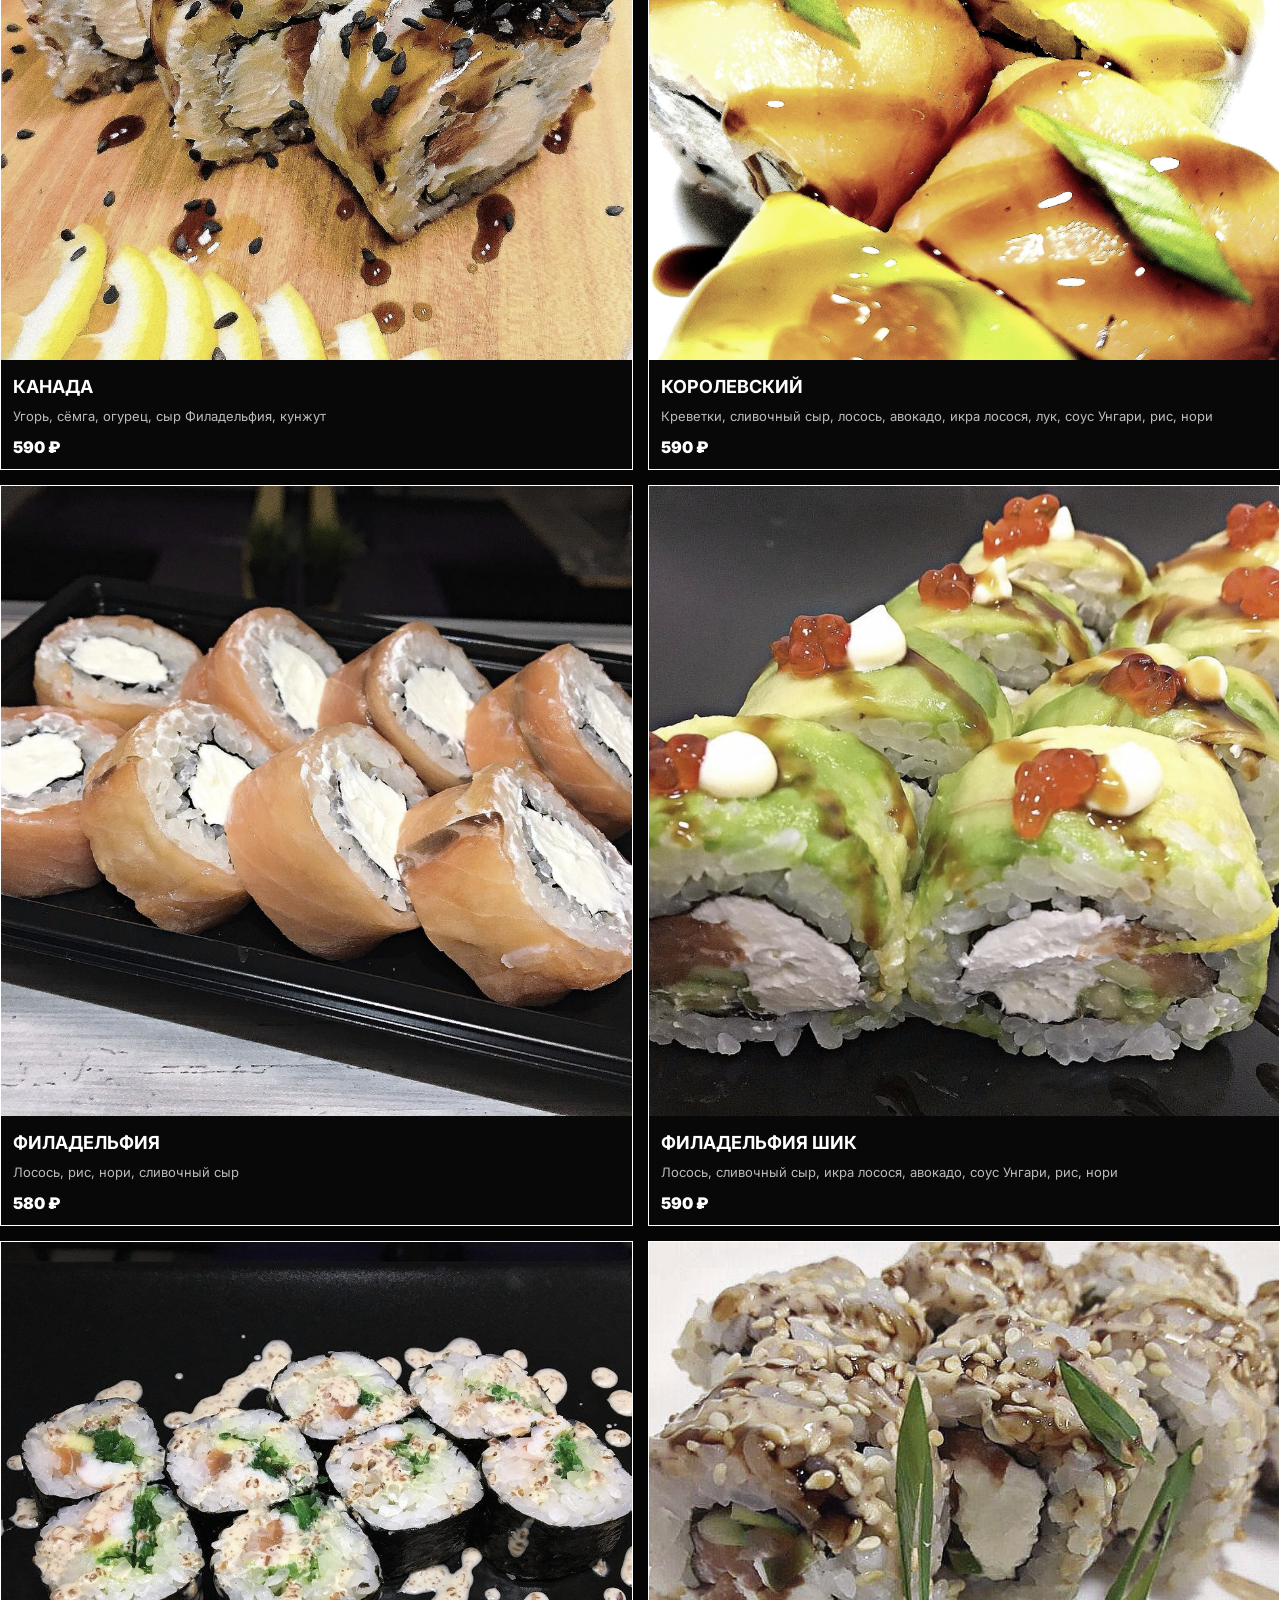
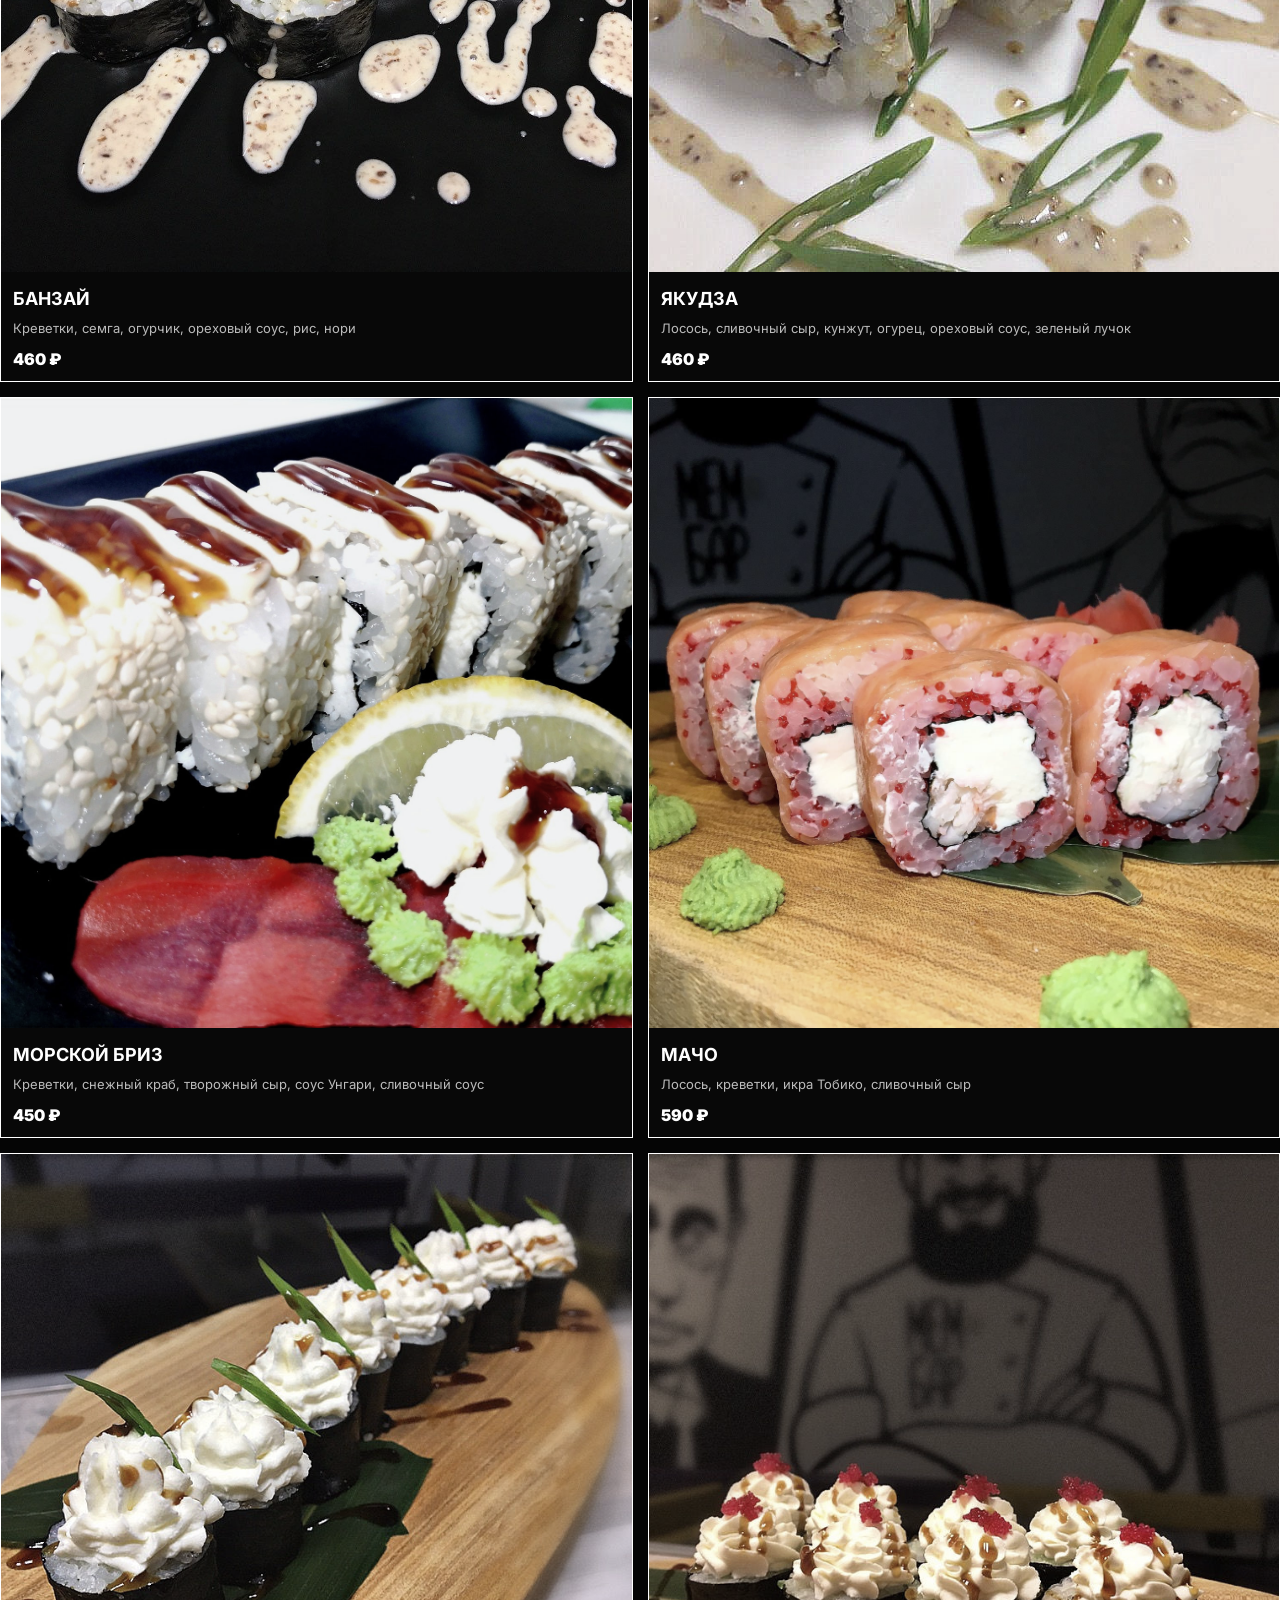
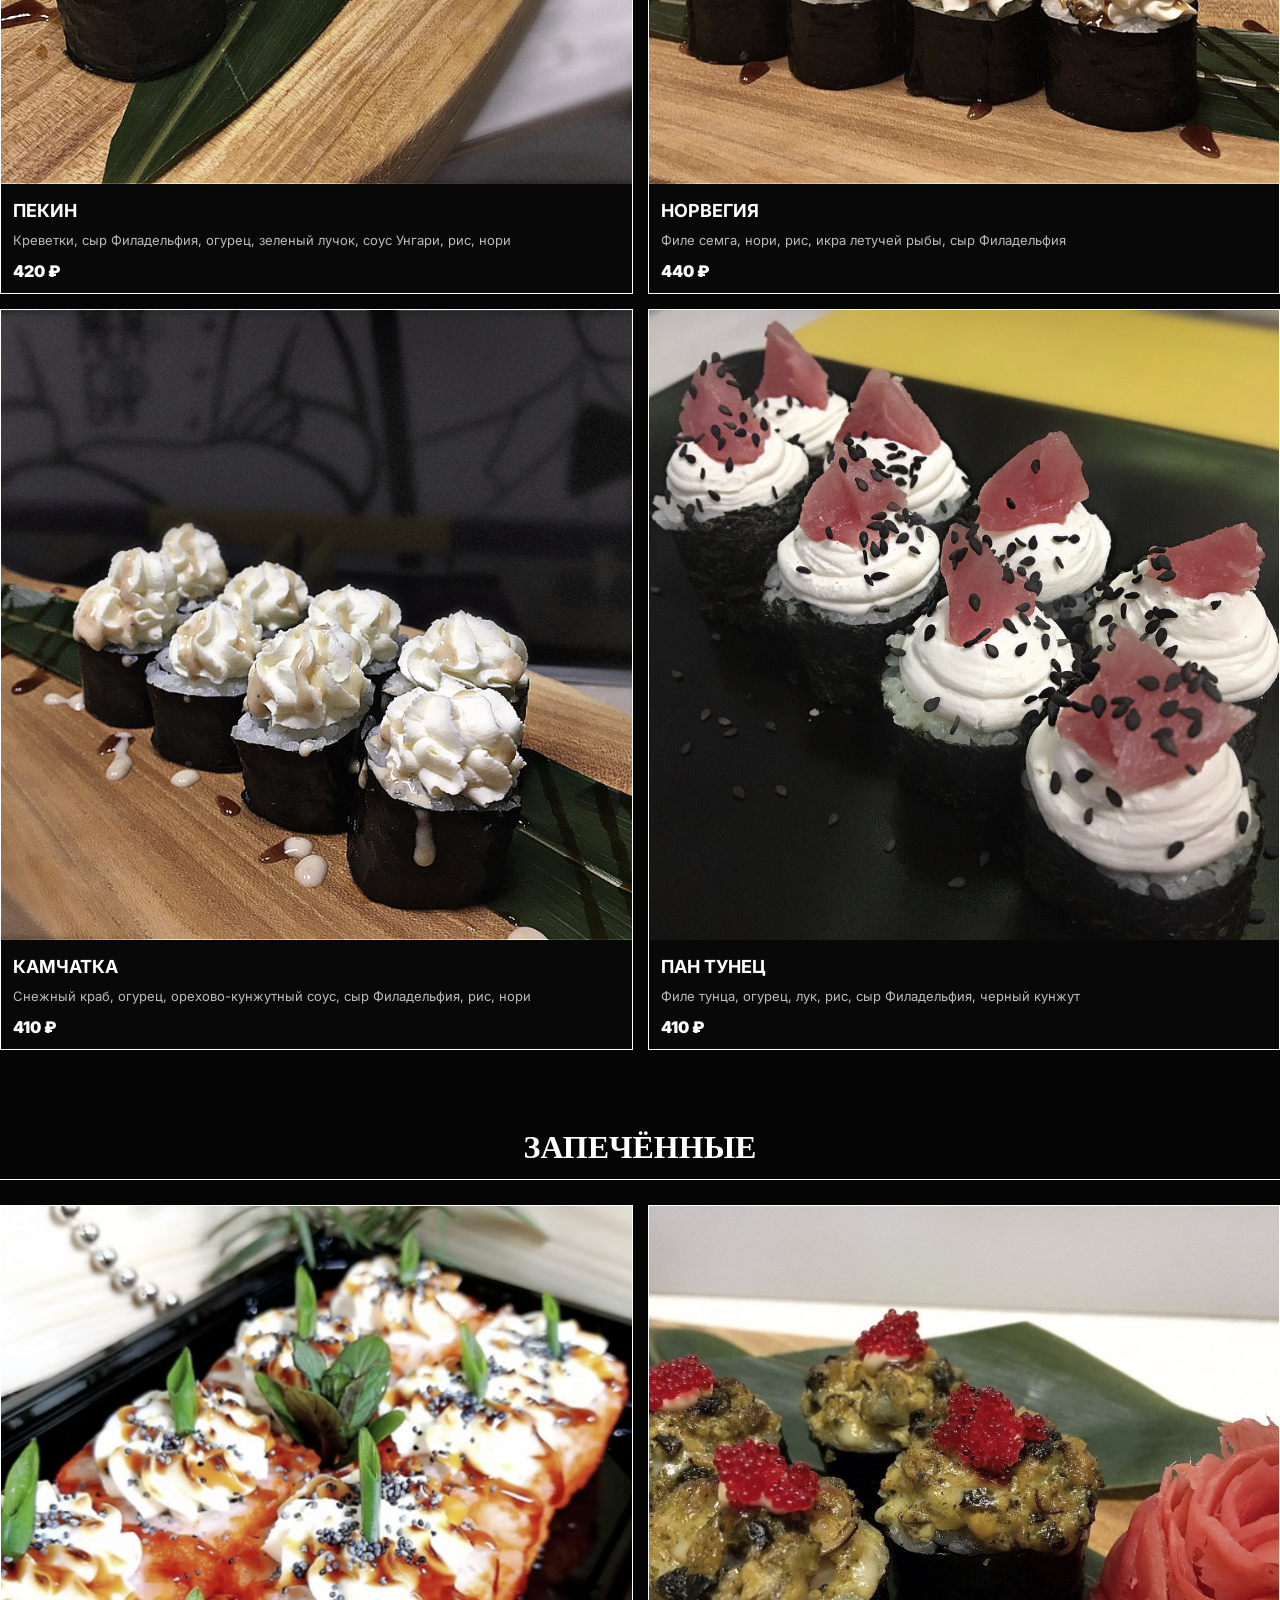
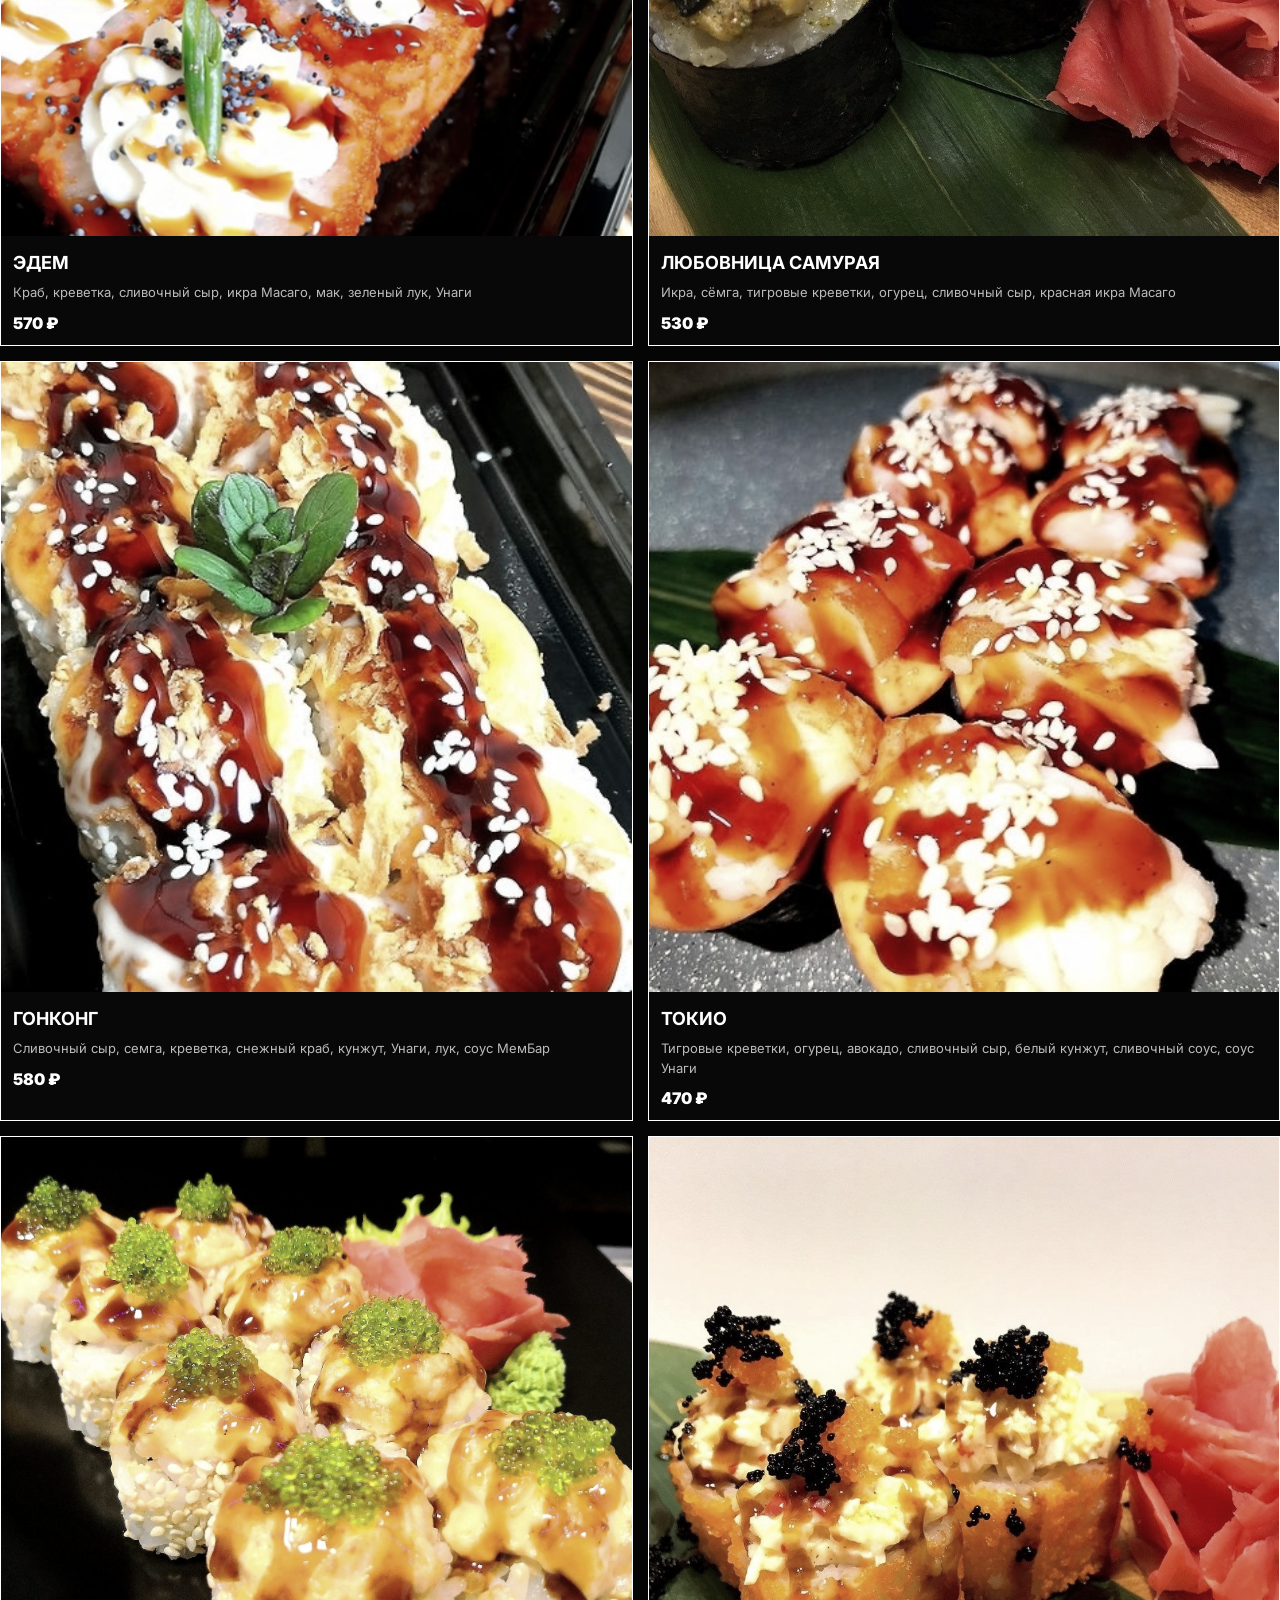
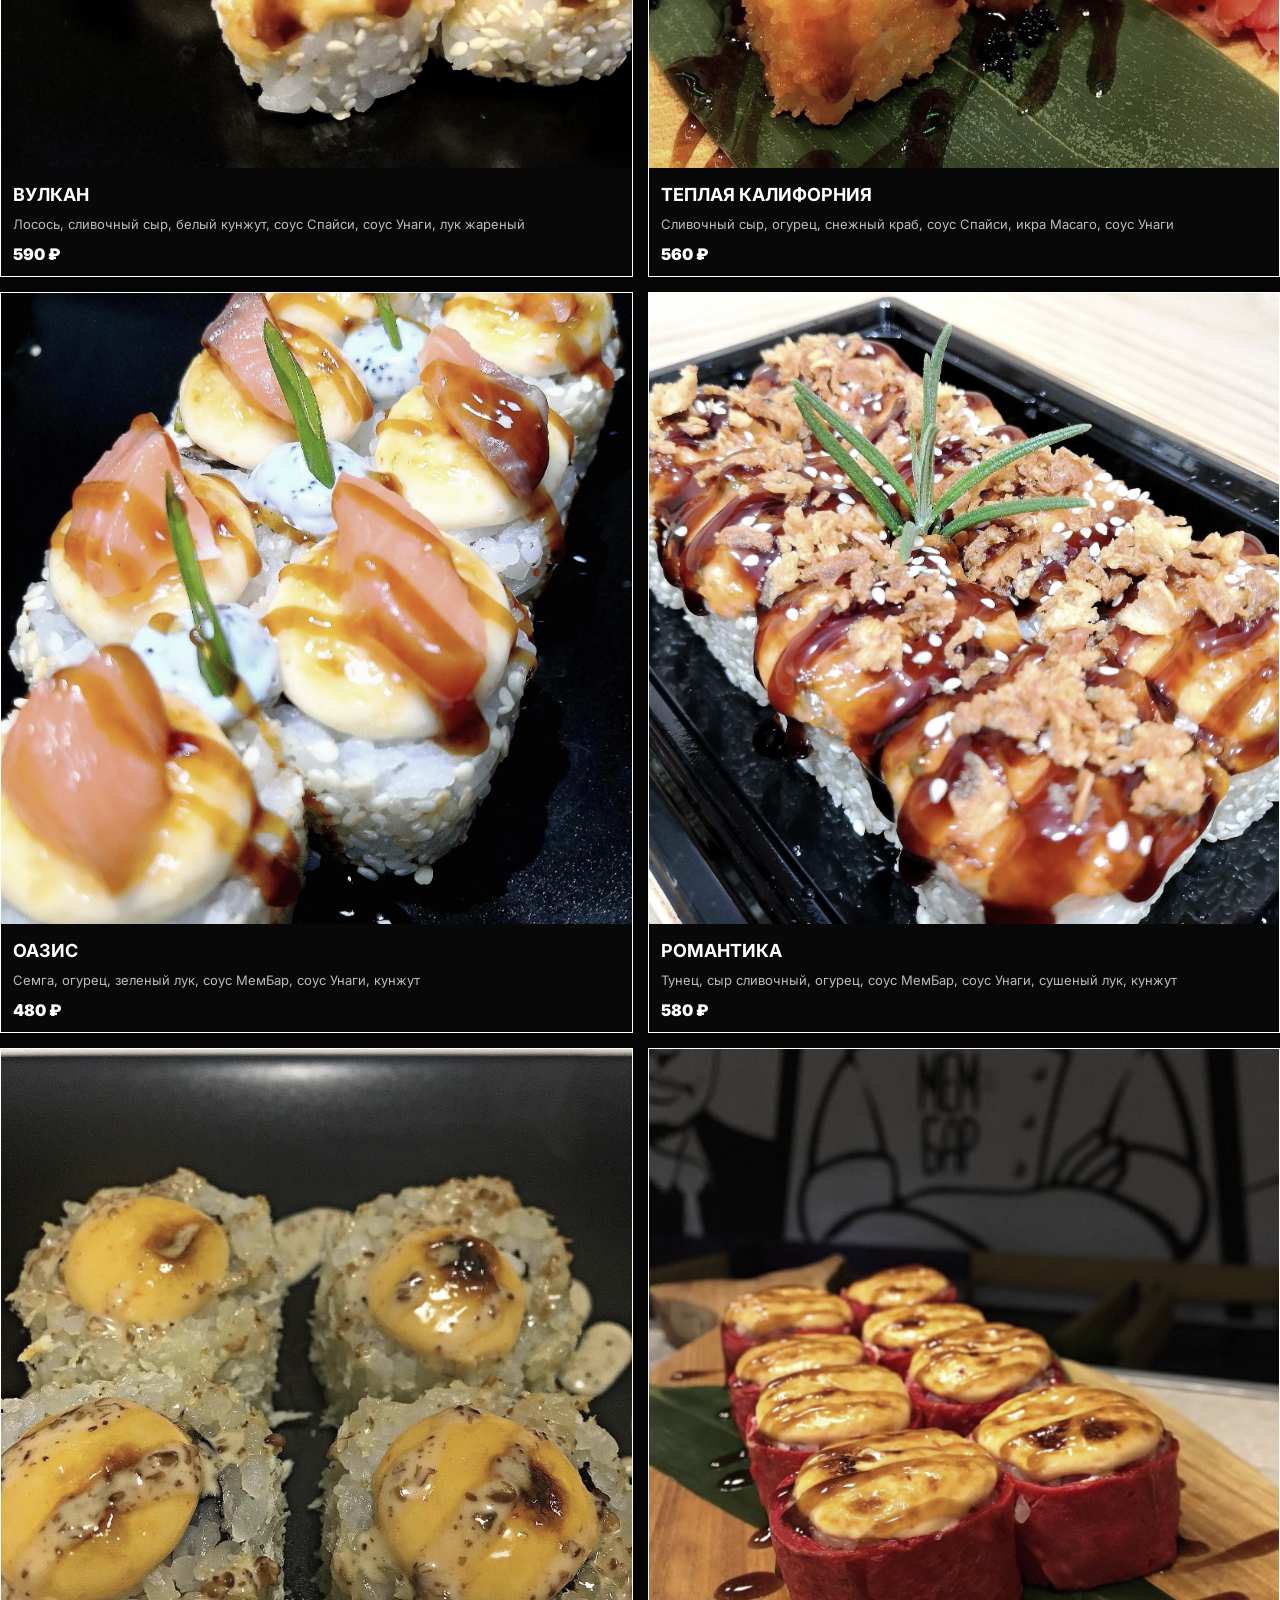
==== commit 9657793f: "Update index.html" ====
--- a/index.html
+++ b/index.html
@@ -20,11 +20,11 @@
         <img src="fon.jpg" alt="fon">
 
         <div class="banner-text">
-            <p>ЕЖЕДНЕВНО С 12:00 ДО 21:00</p>
+            <p>ЕЖЕДНЕВНО</p>
+            <p>С 12:00 ПО 21:00</p>
             <h1> МЕМ БАР </h1>
             <p>
-               +79628636059
-               +79673086059
+                +79628636059
             </p>
         </div>
 
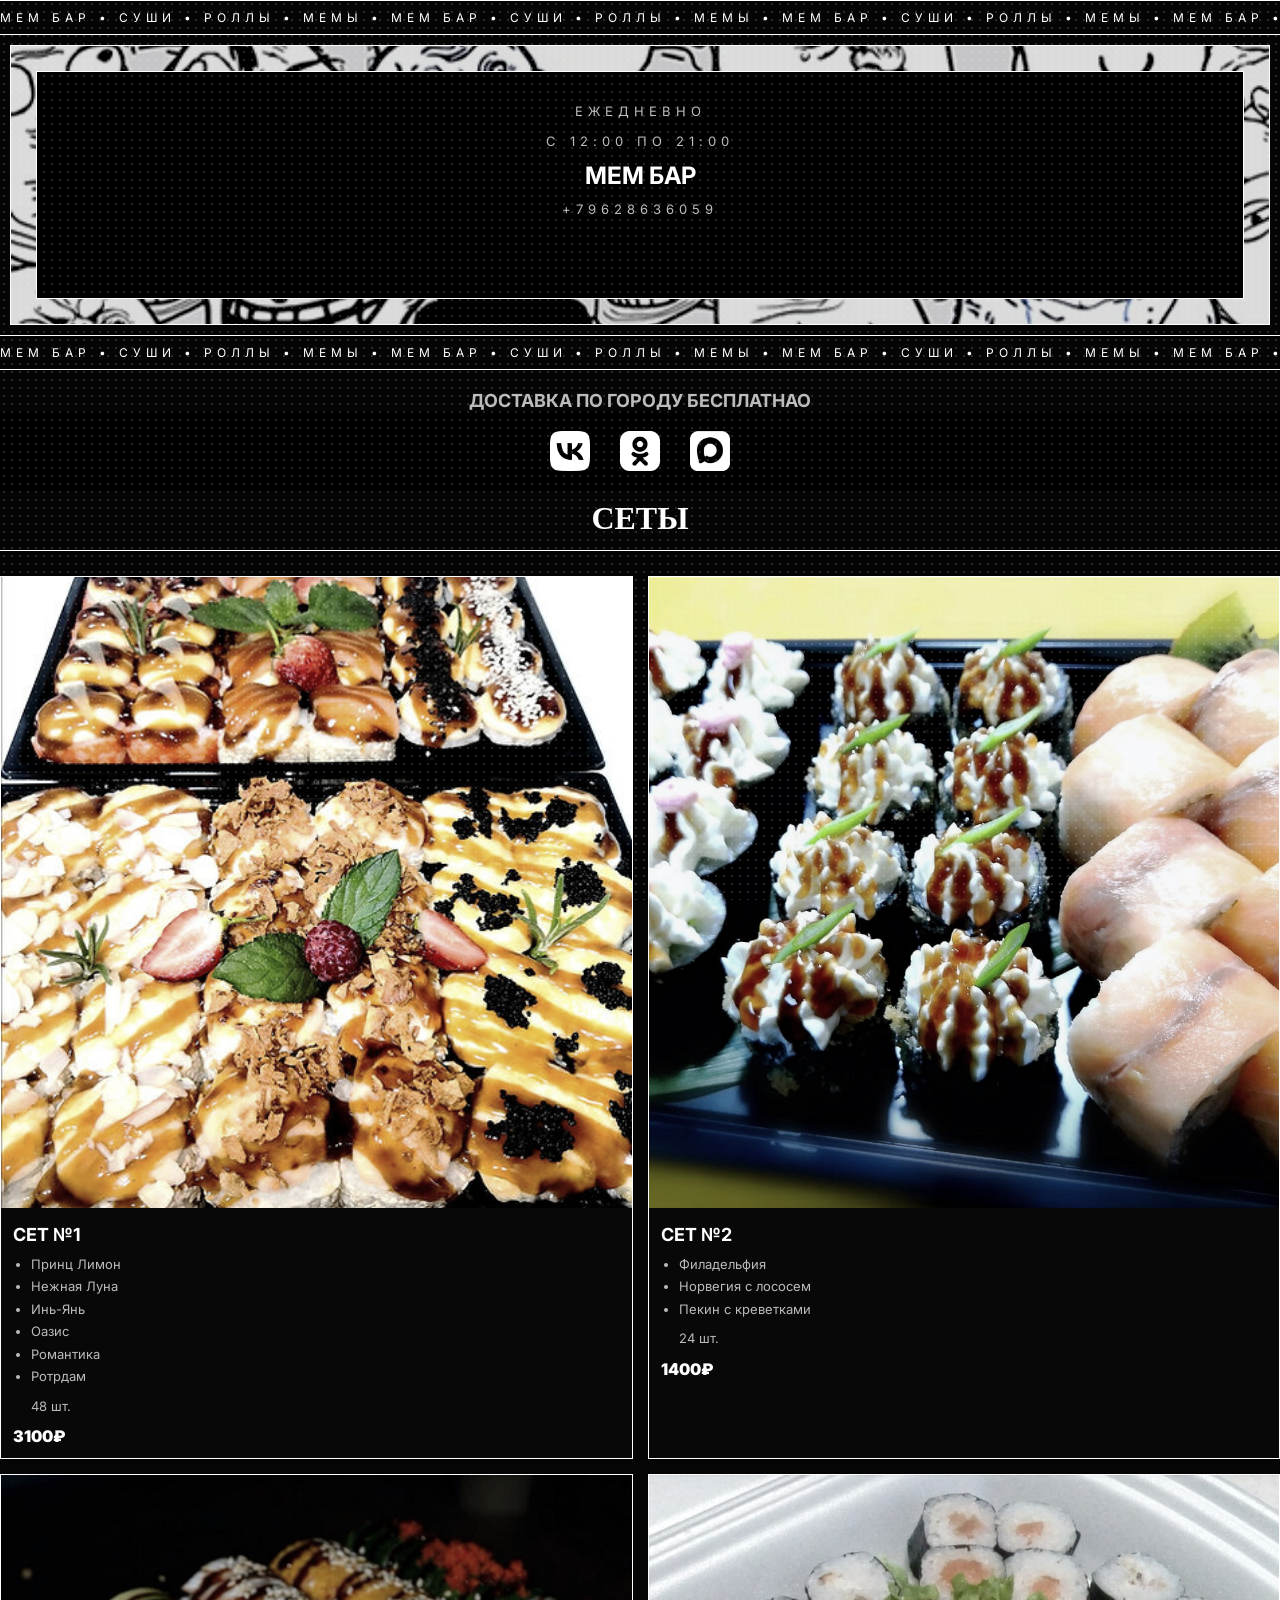
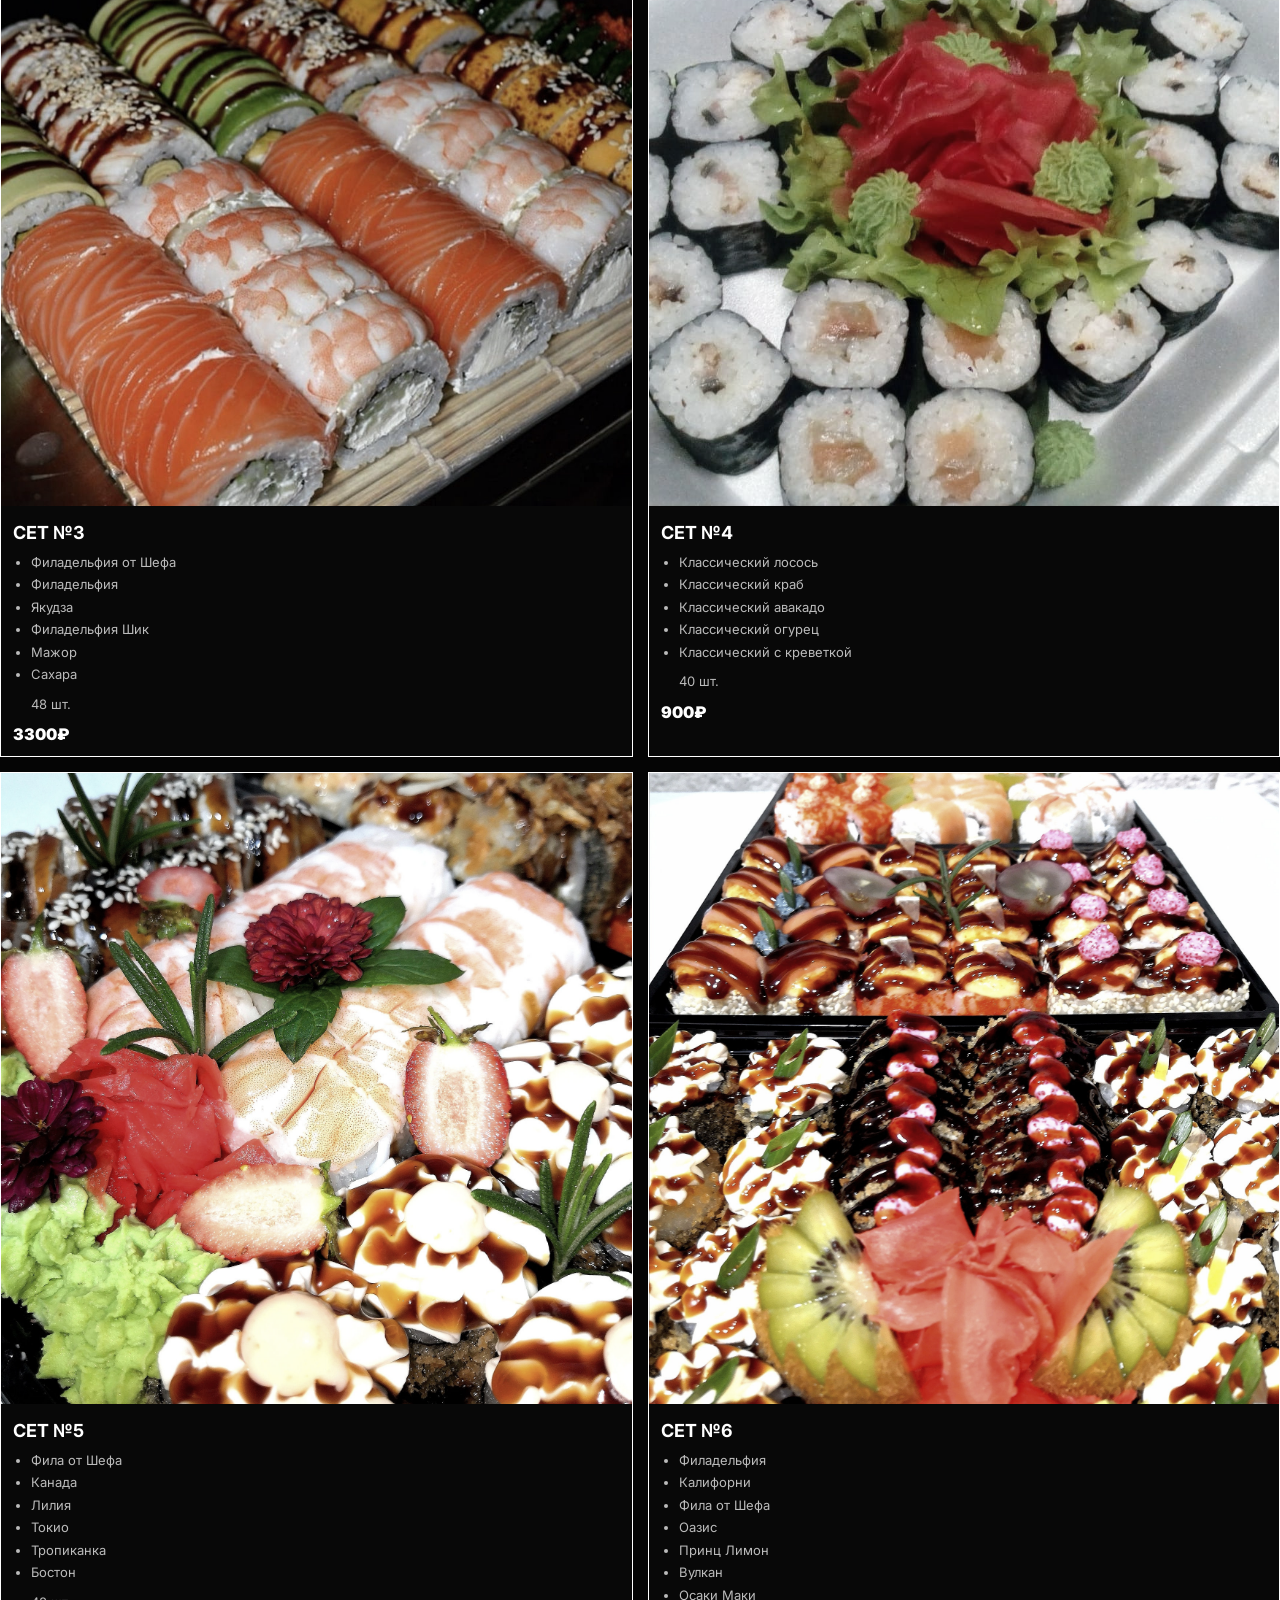
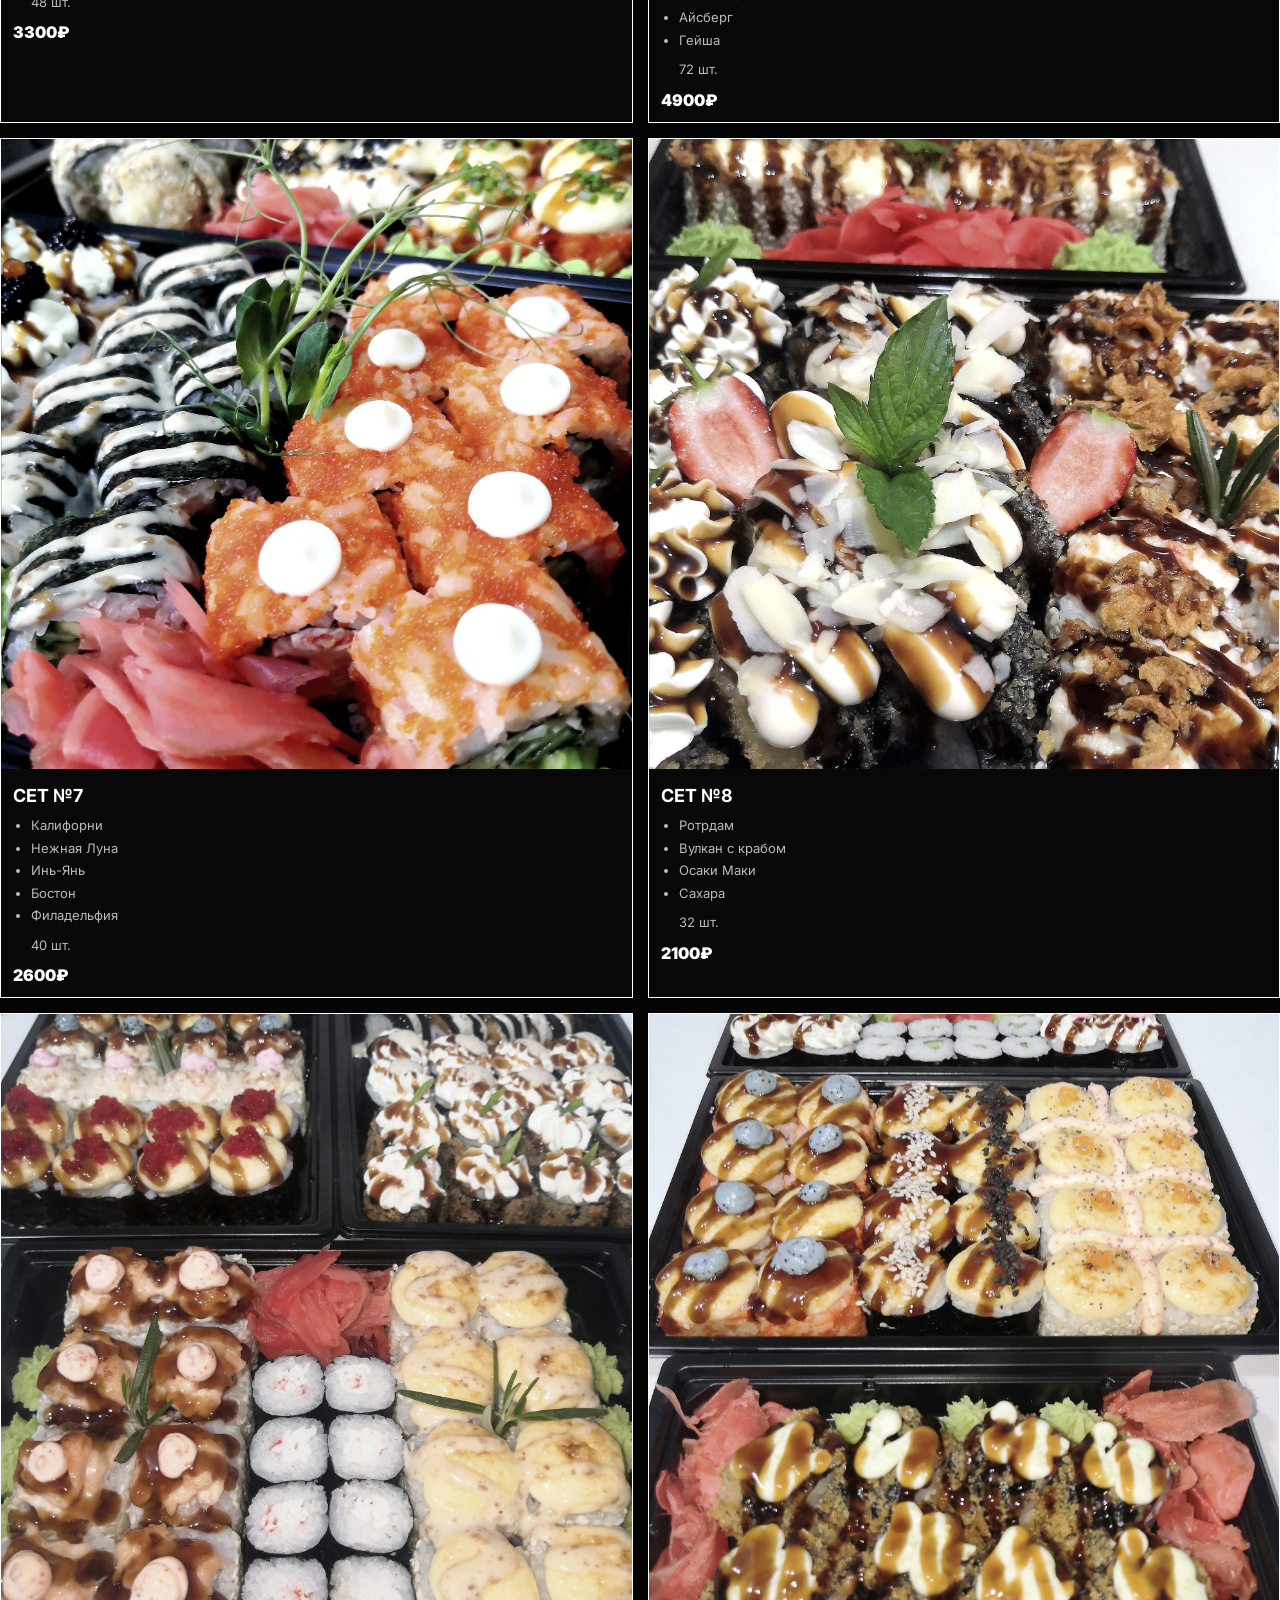
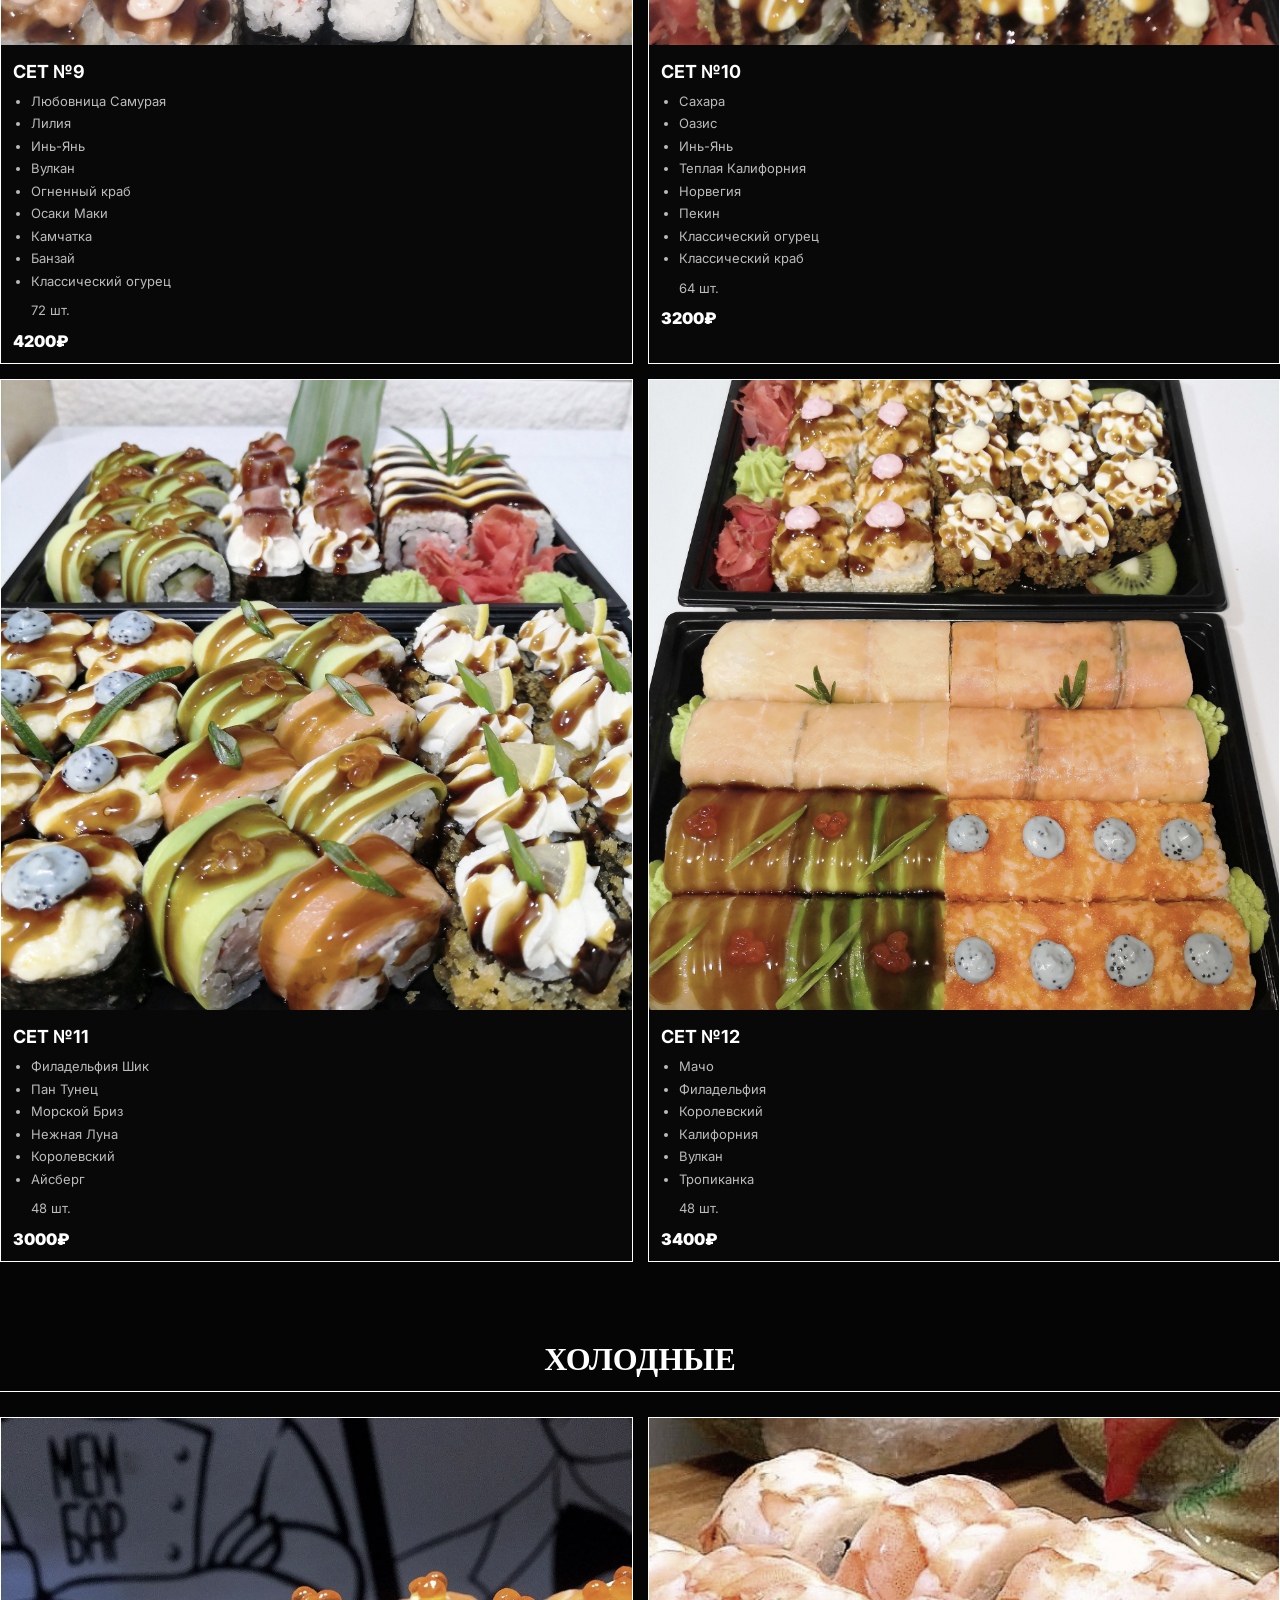
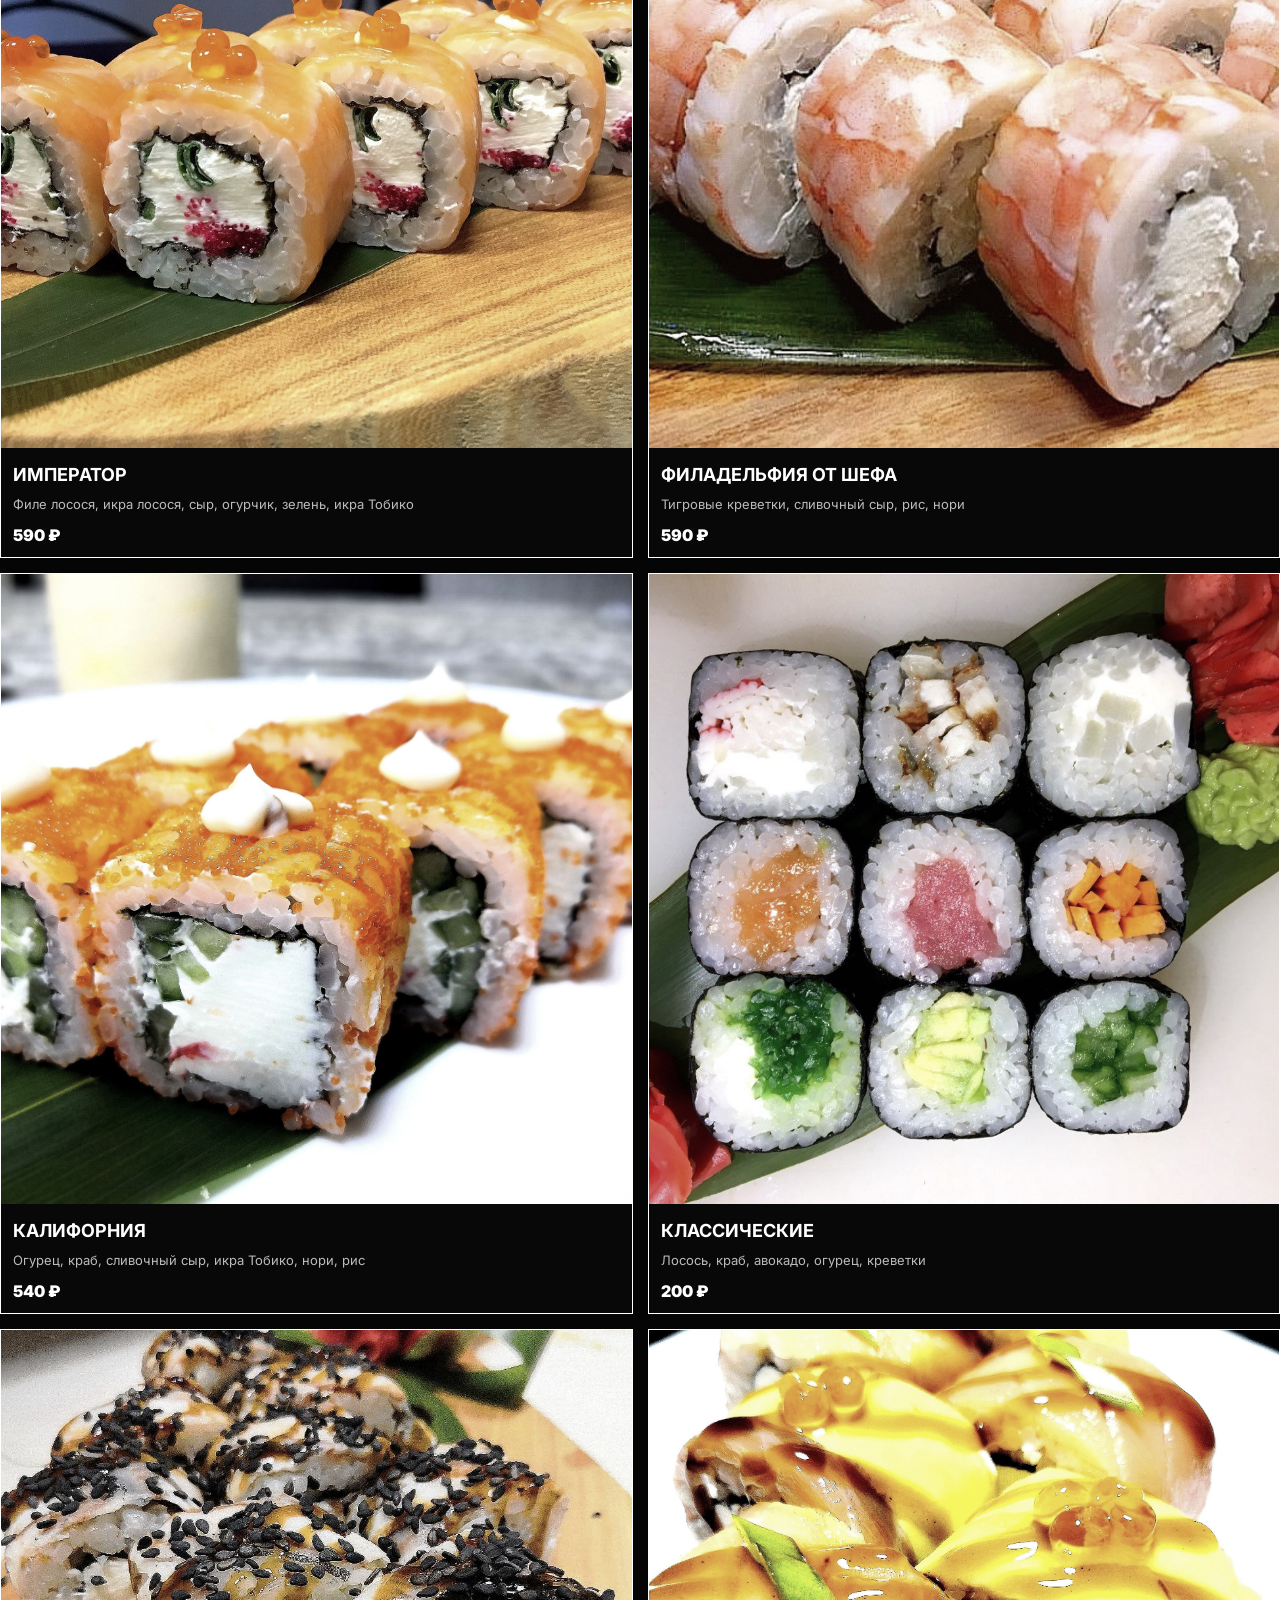
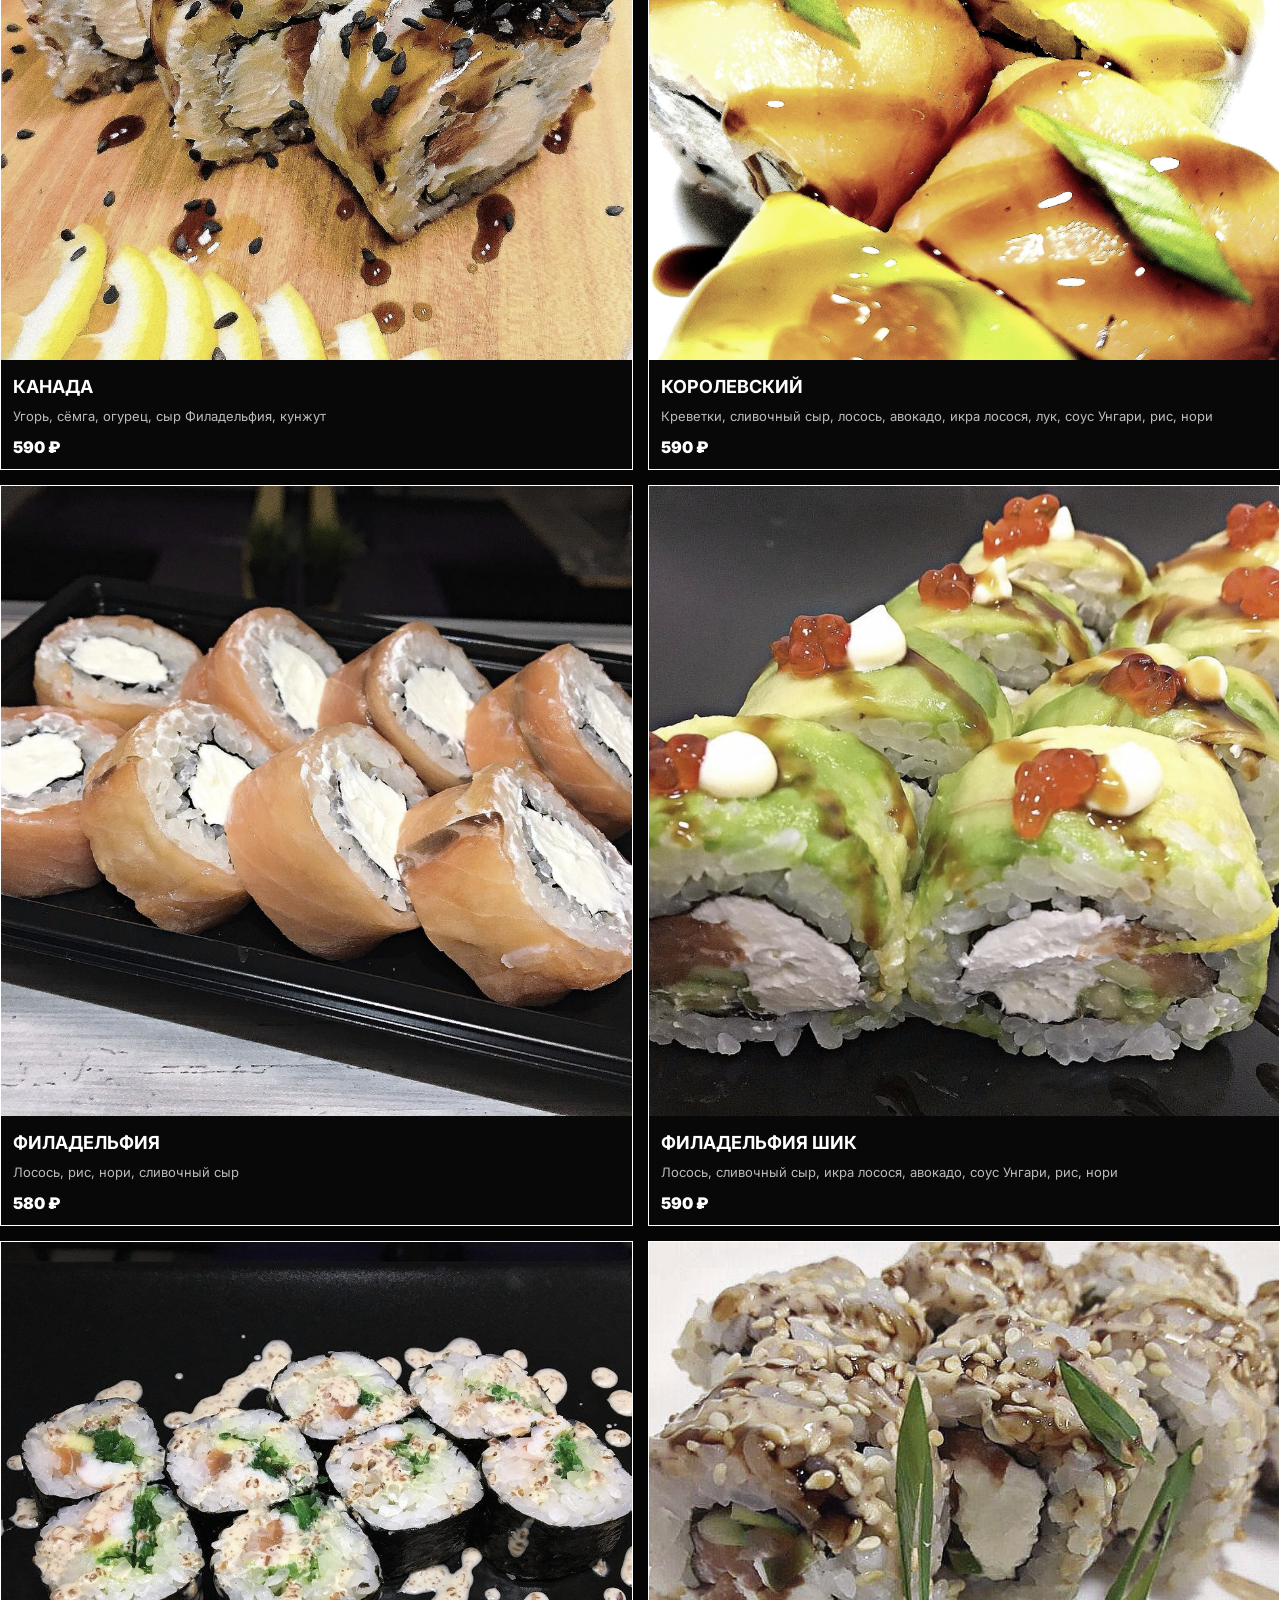
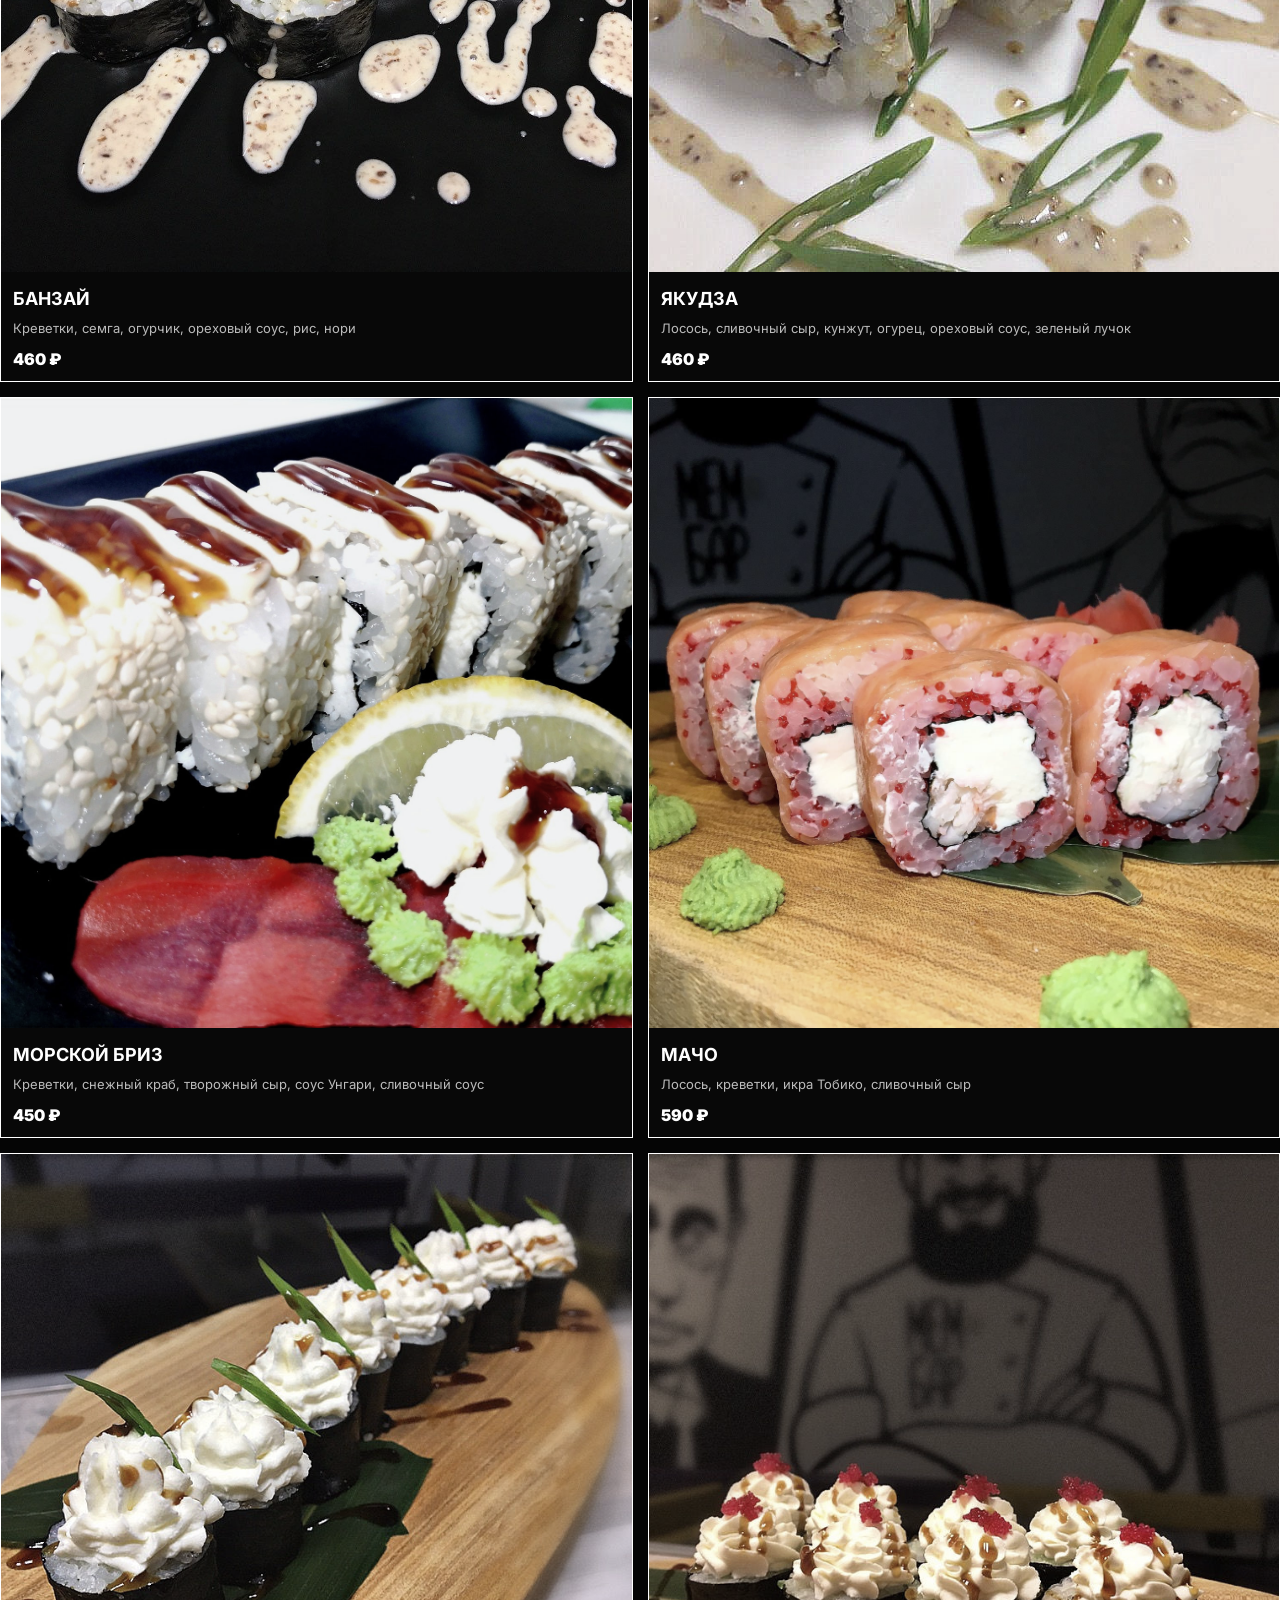
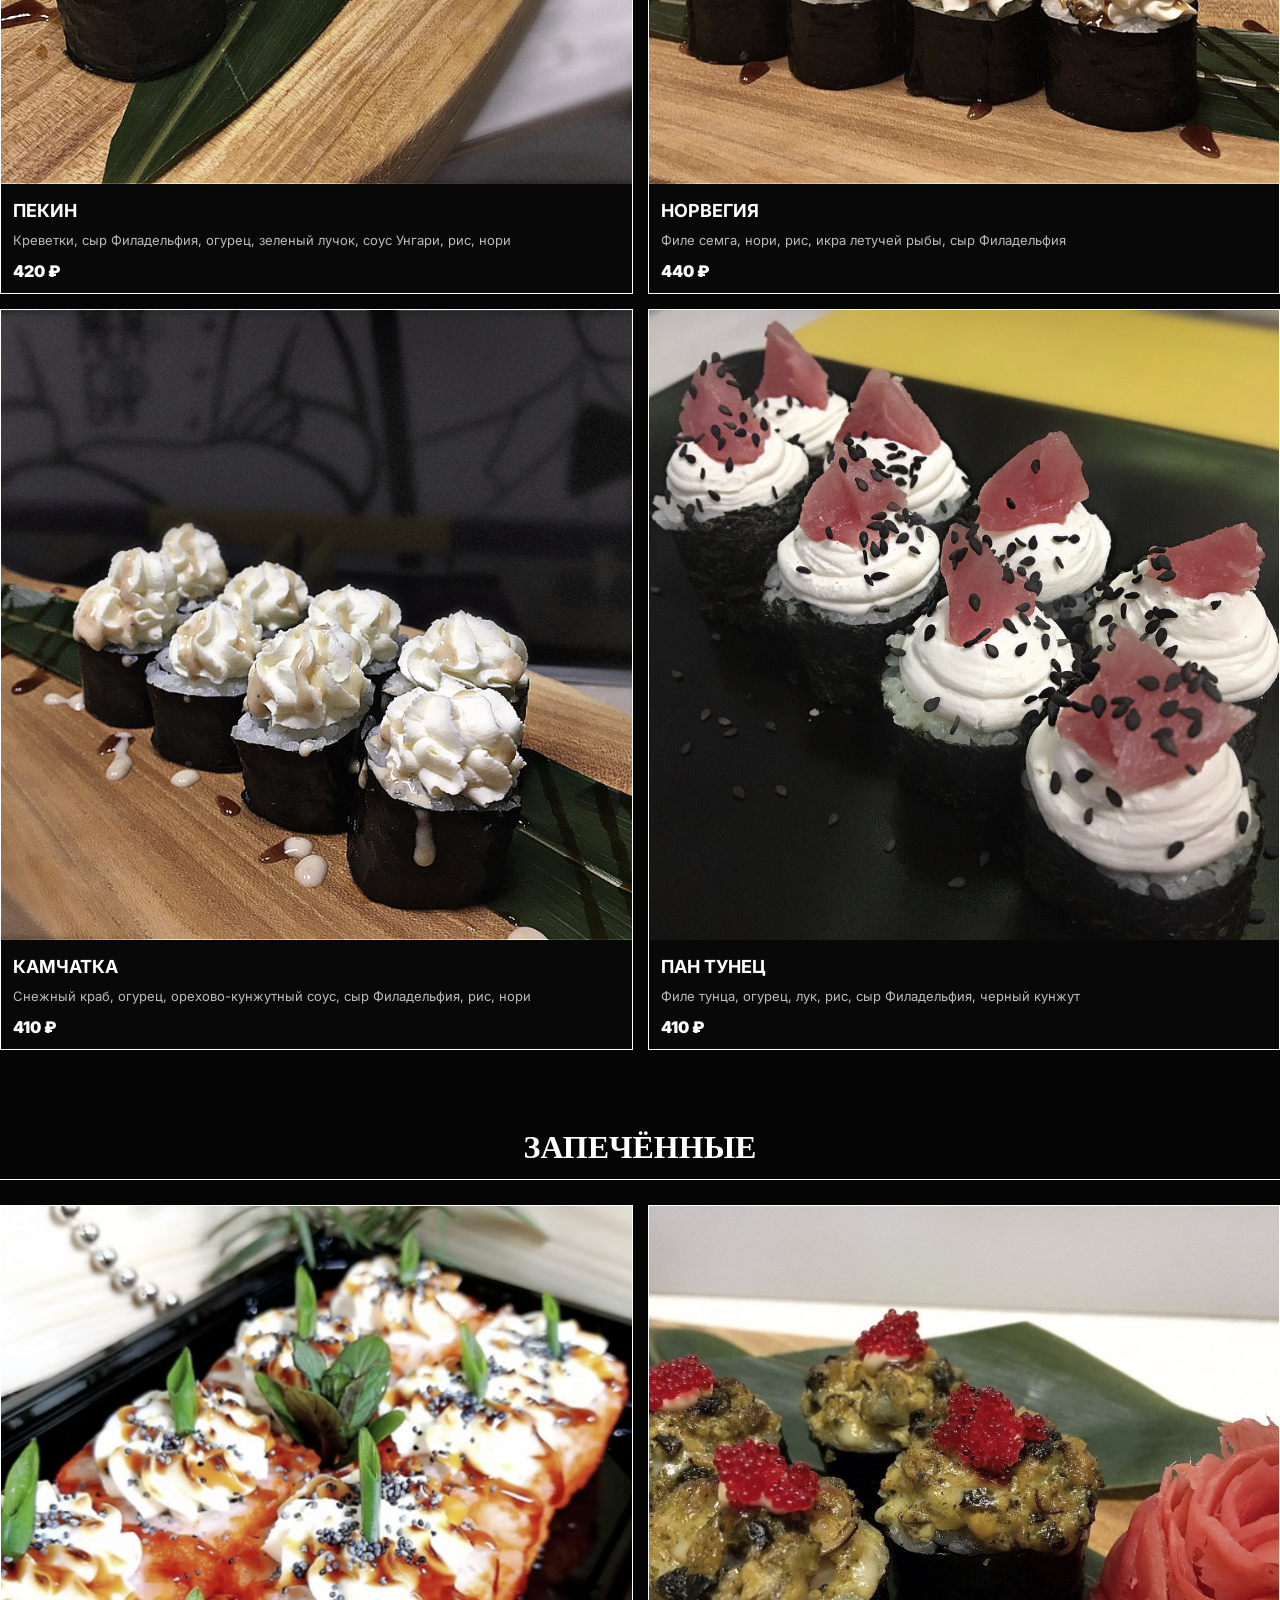
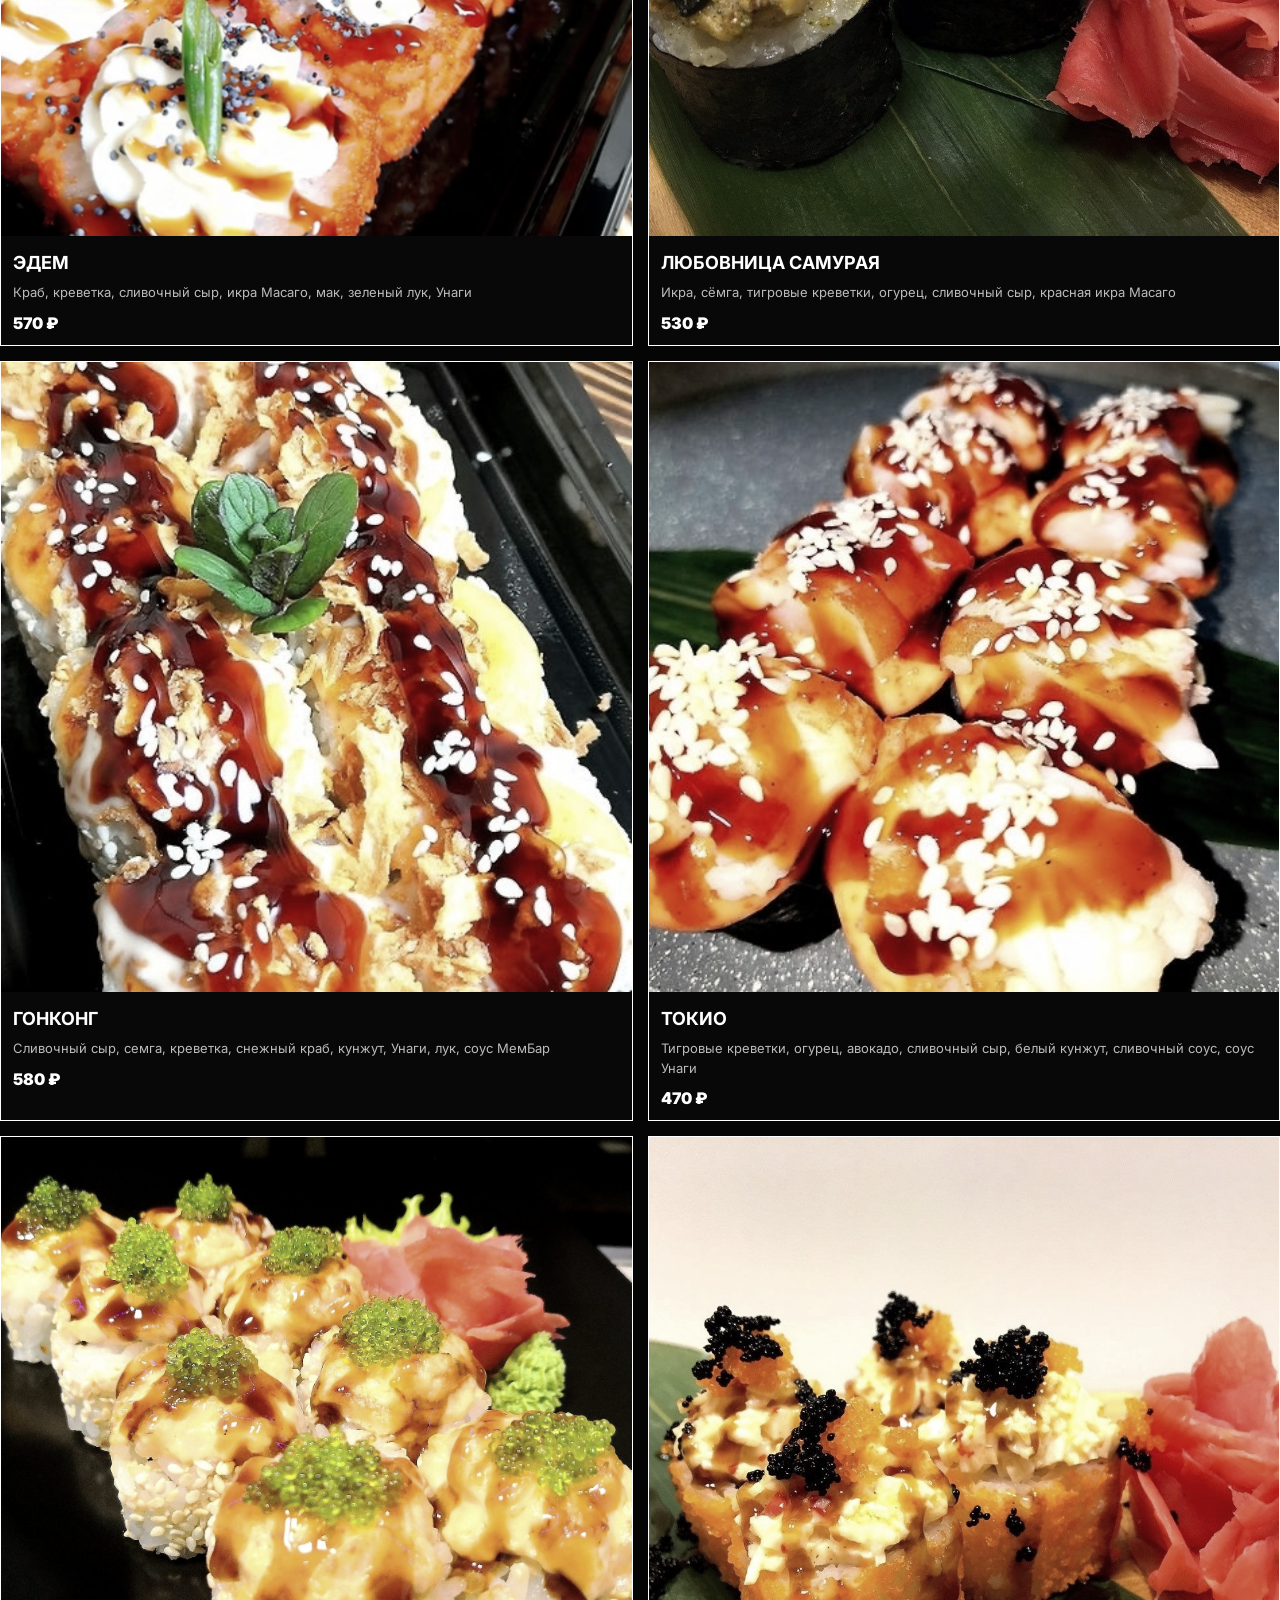
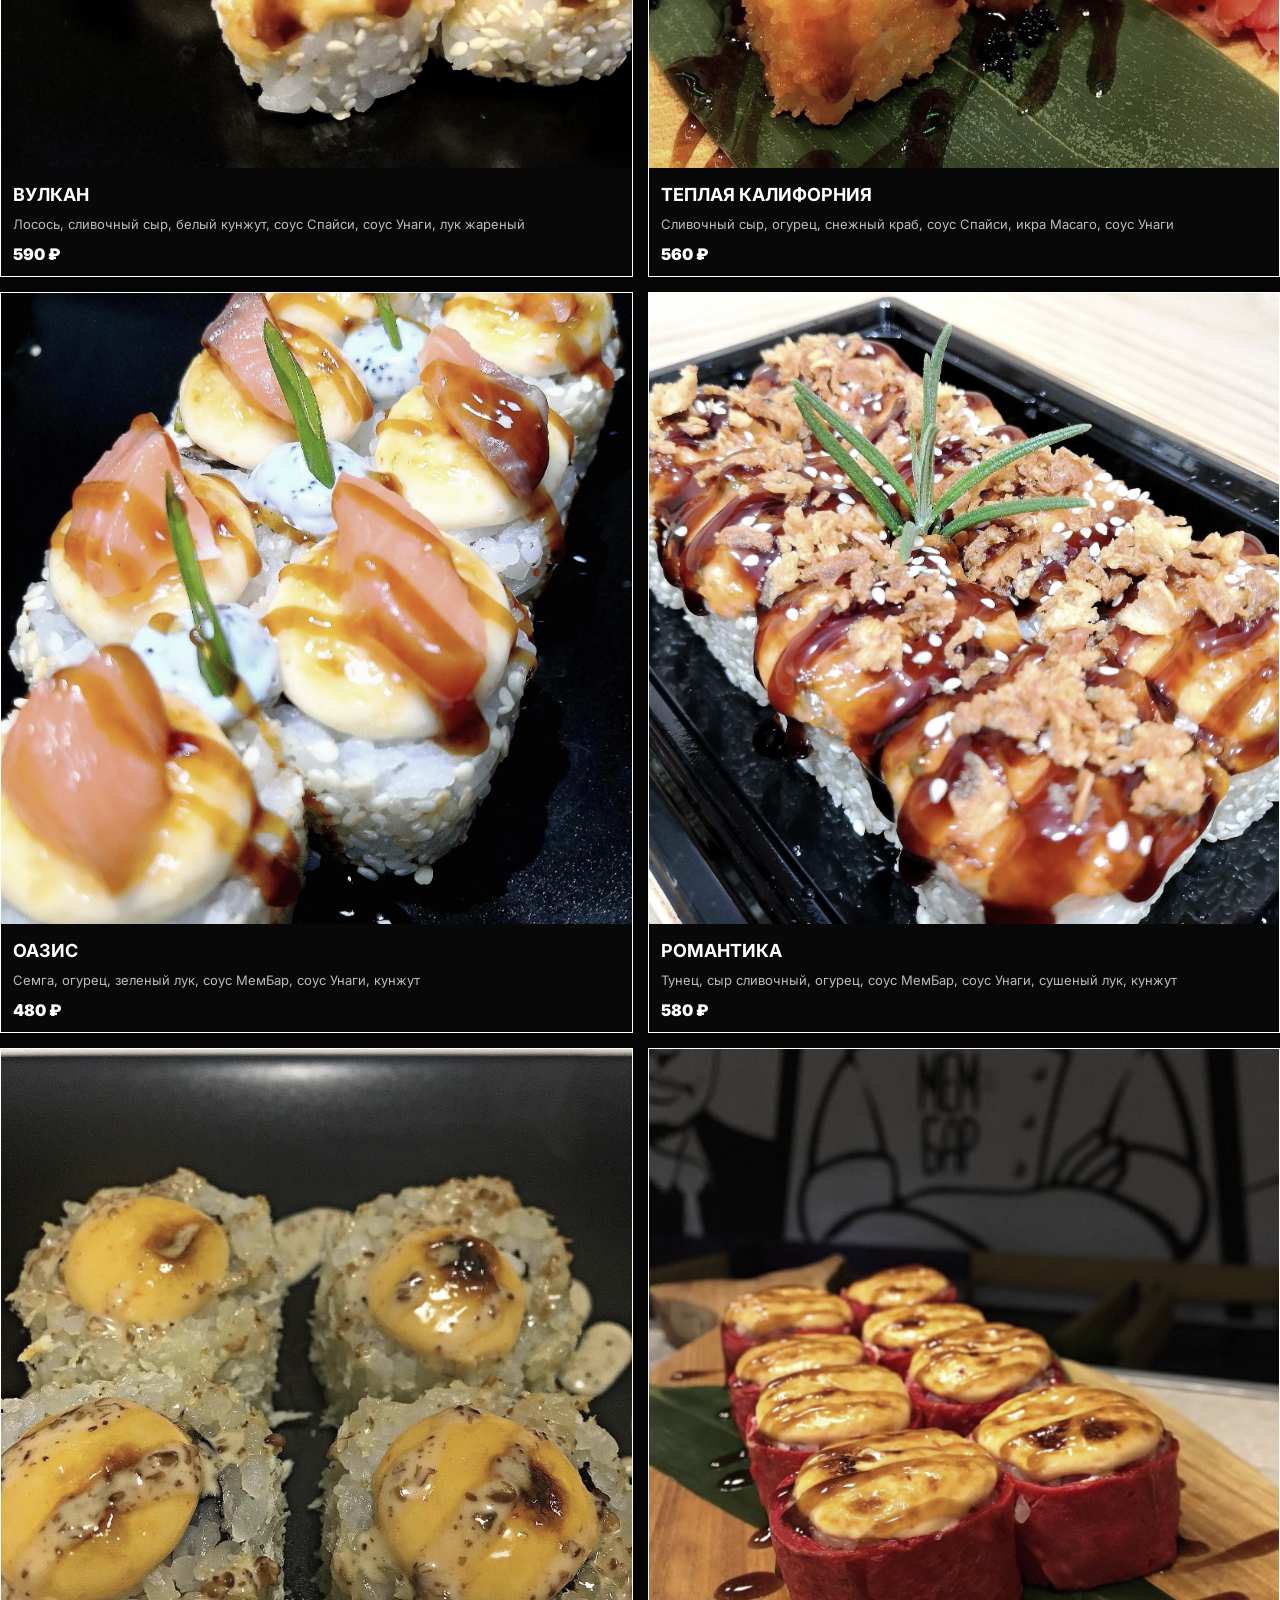
==== commit 8a503784: "ПЕРЕПИСАЛА ЭТУ МАРАОЙКУ index.html" ====
--- a/index.html
+++ b/index.html
@@ -50,7 +50,7 @@
             <a href="#contacts">КОНТАКТЫ</a>
         </nav>
     </header> -->
-     <h1 class="us">РАБОТАЕМ ТОЛЬКО НА ДОСТАВКУ</h1>
+     <h1 class="us">ДОСТАВКА ПО ГОРОДУ БЕСПЛАТНАО</h1>
     <section class="social-block">
       <div class="social-icons">
         <a href="https://vk.ru/membar_gulkevichi" target="_blank" class="social-link">
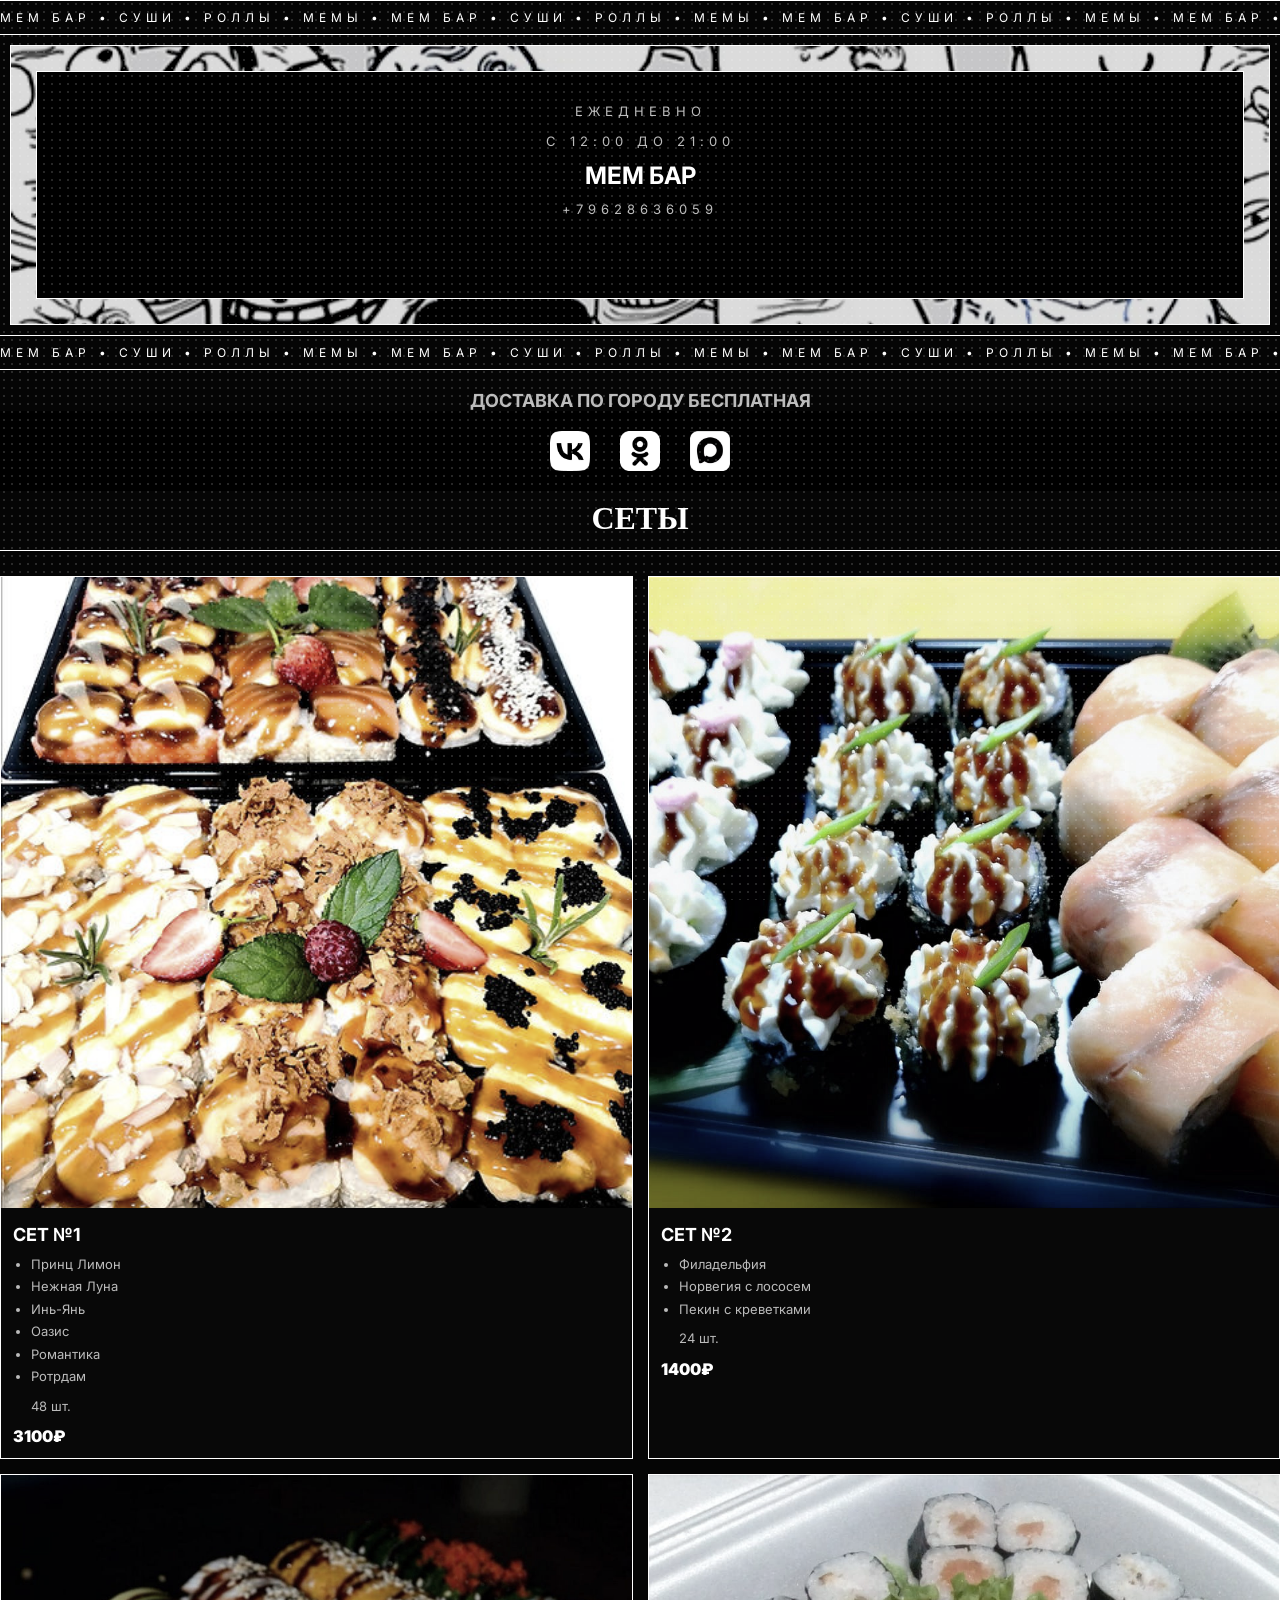
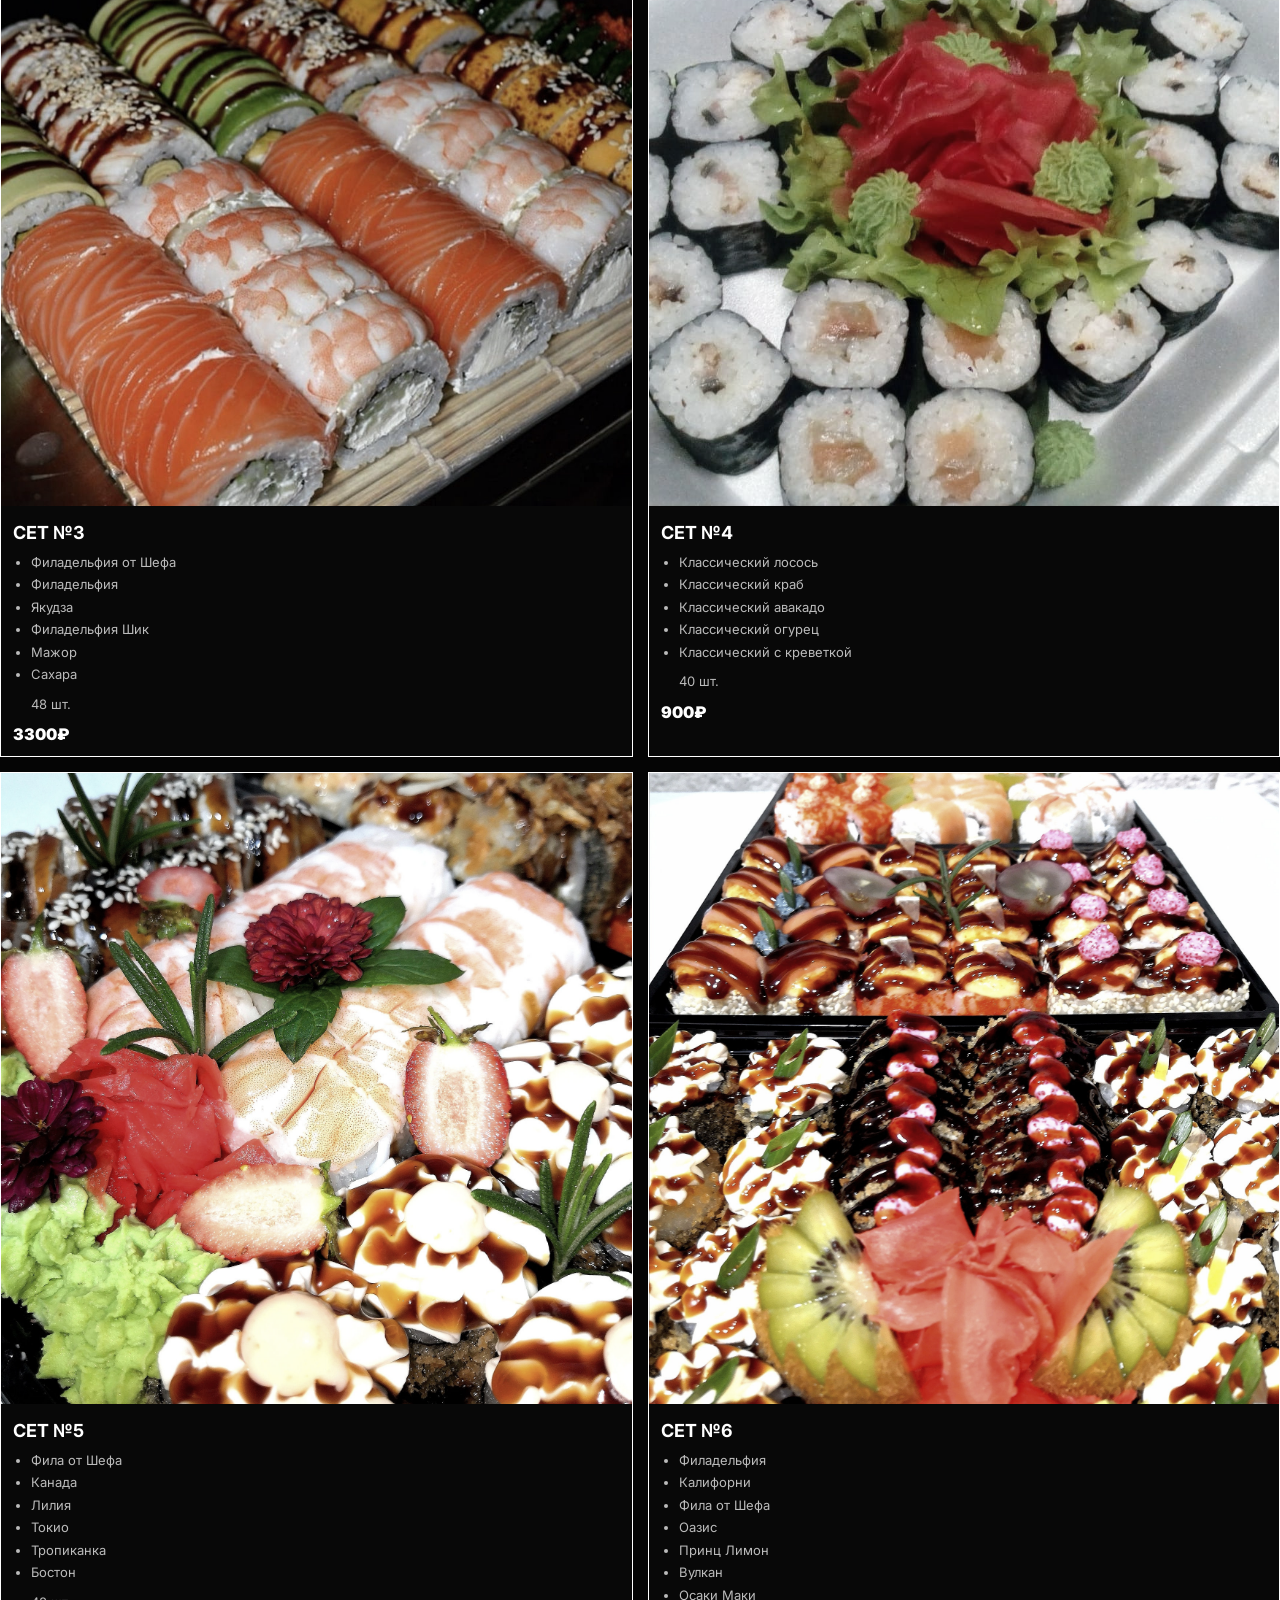
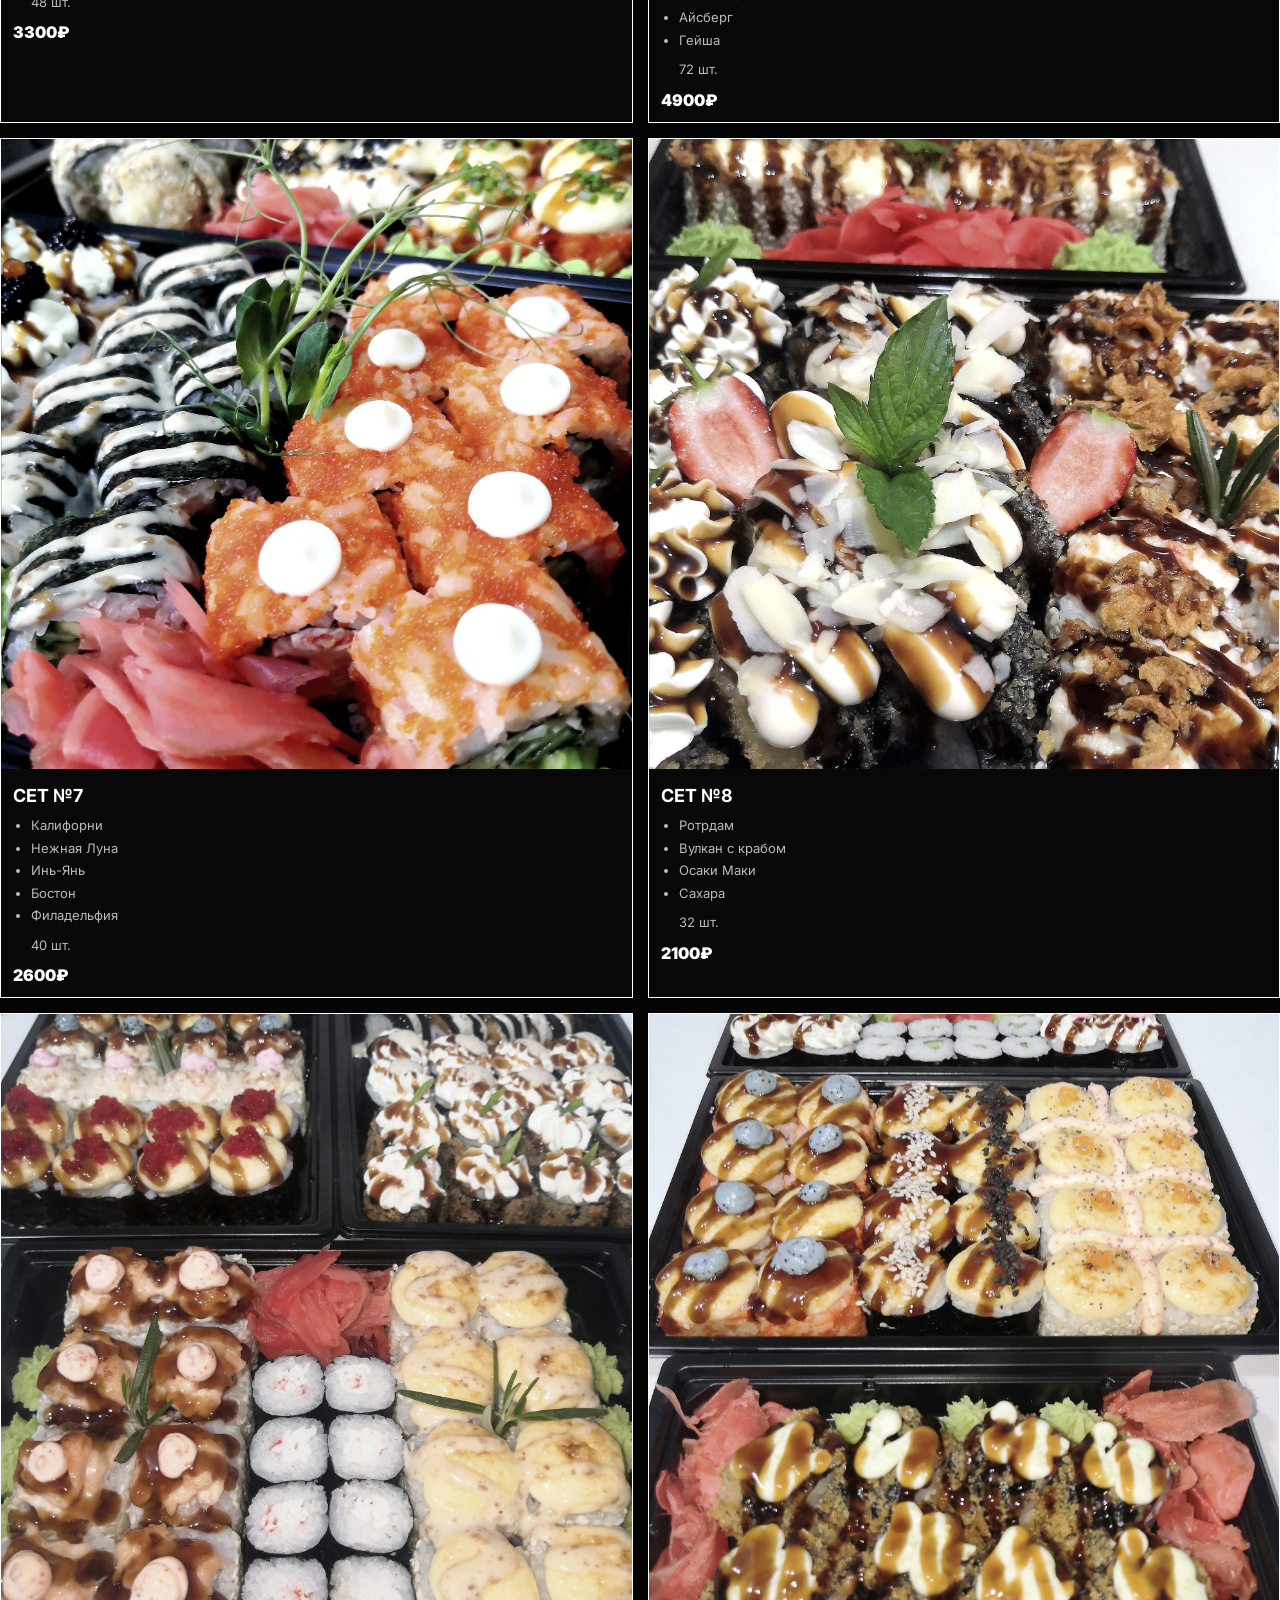
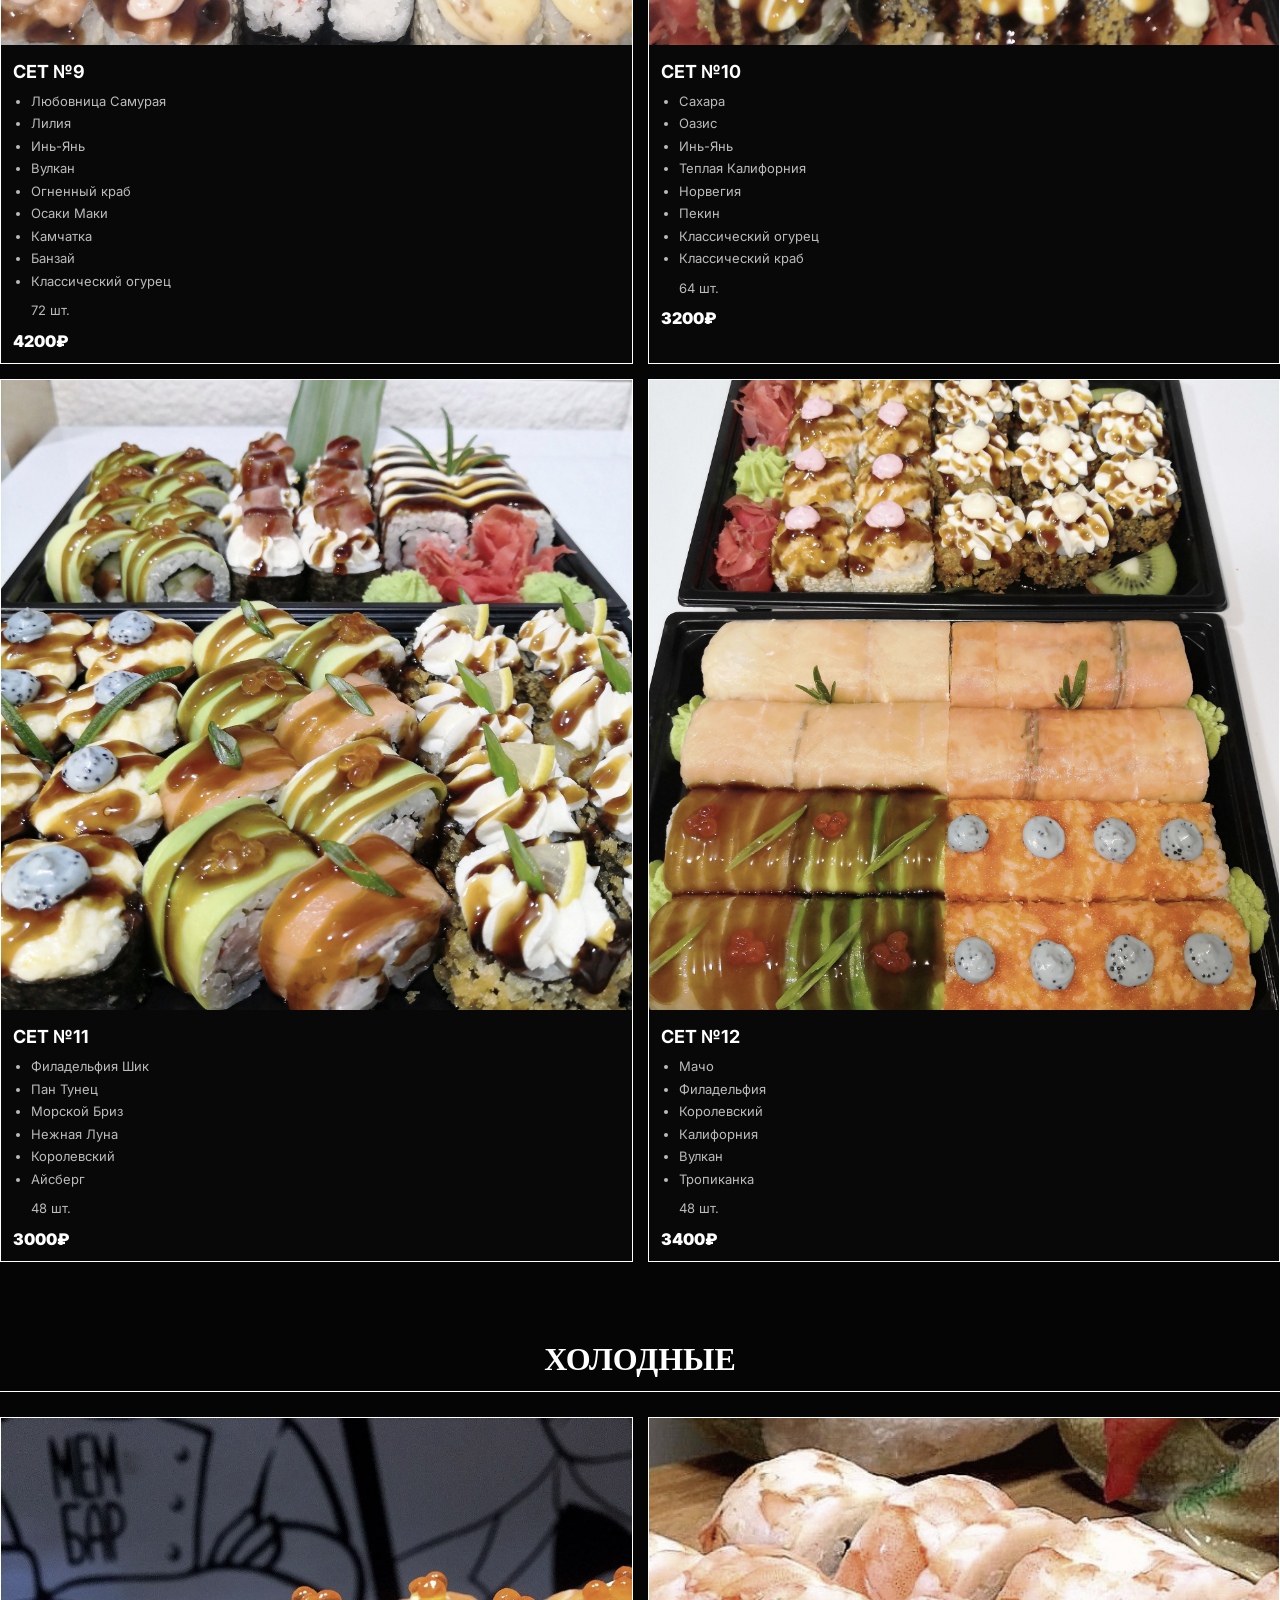
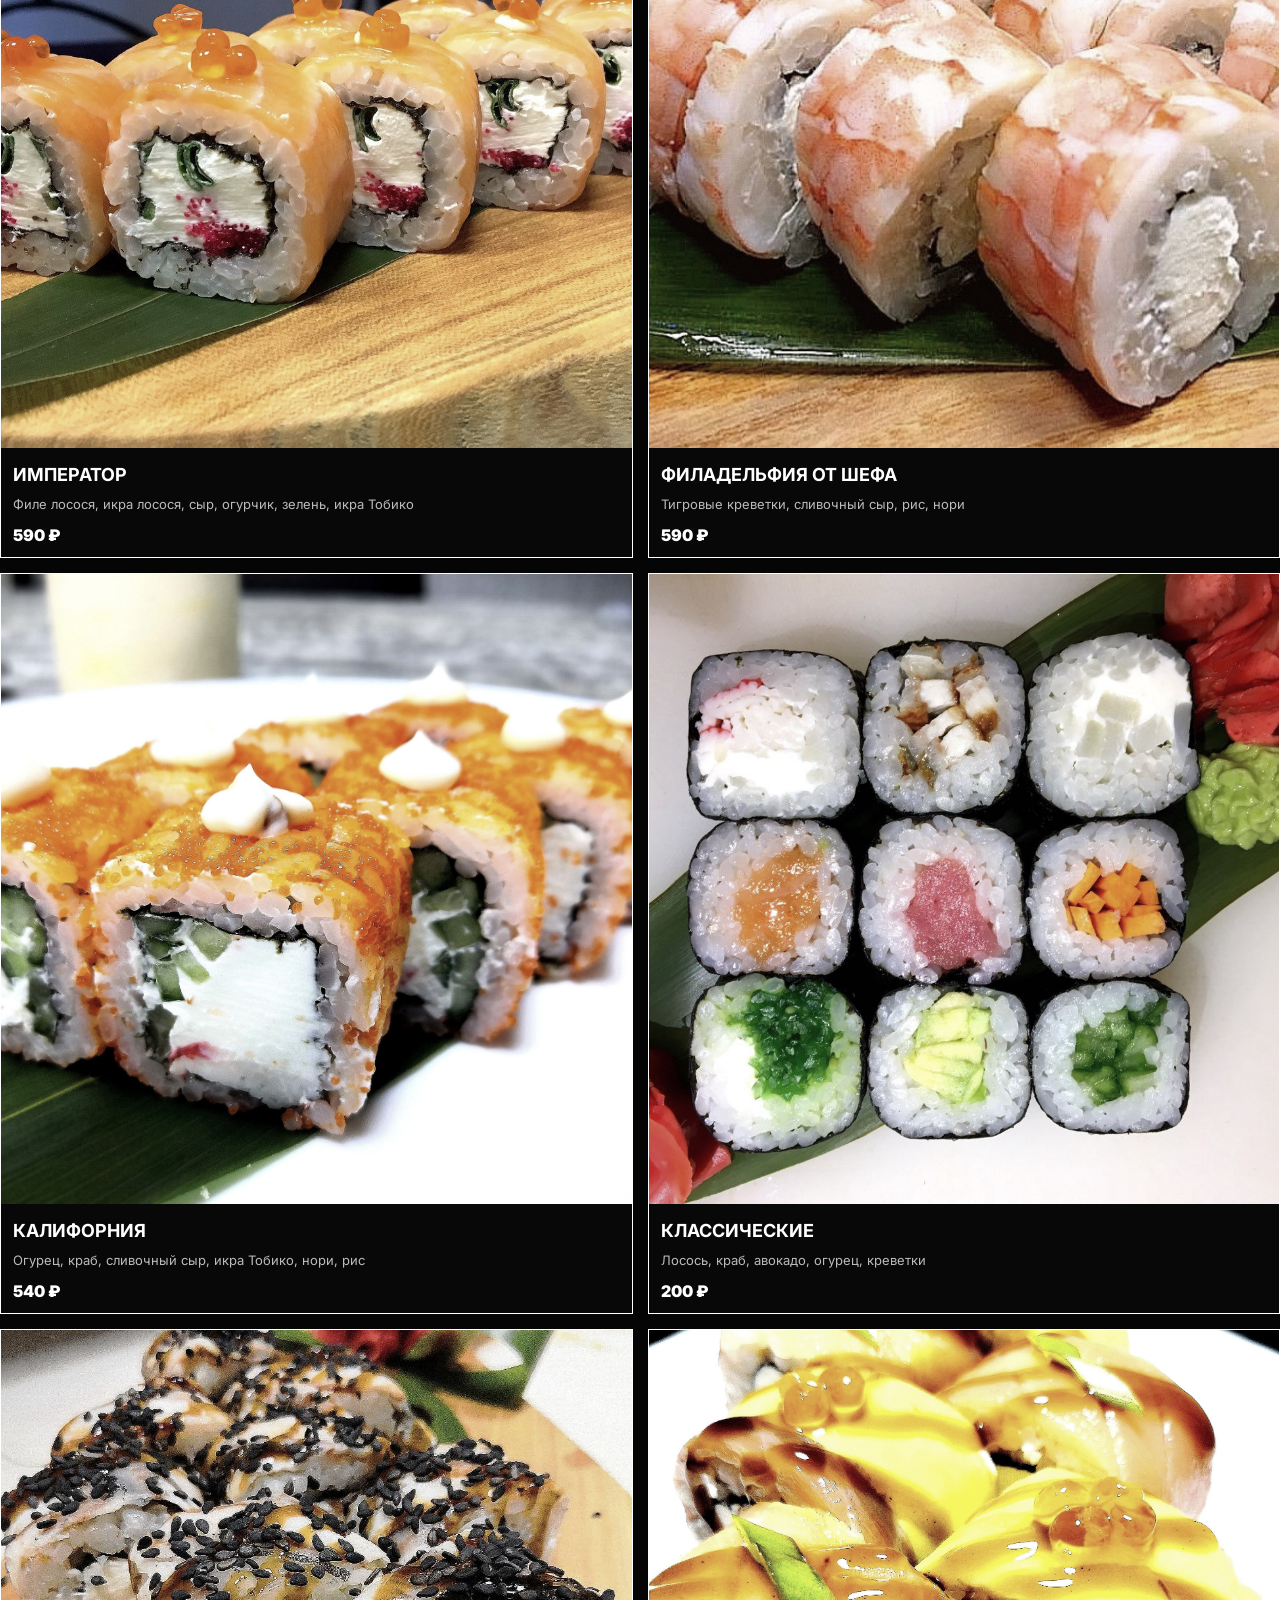
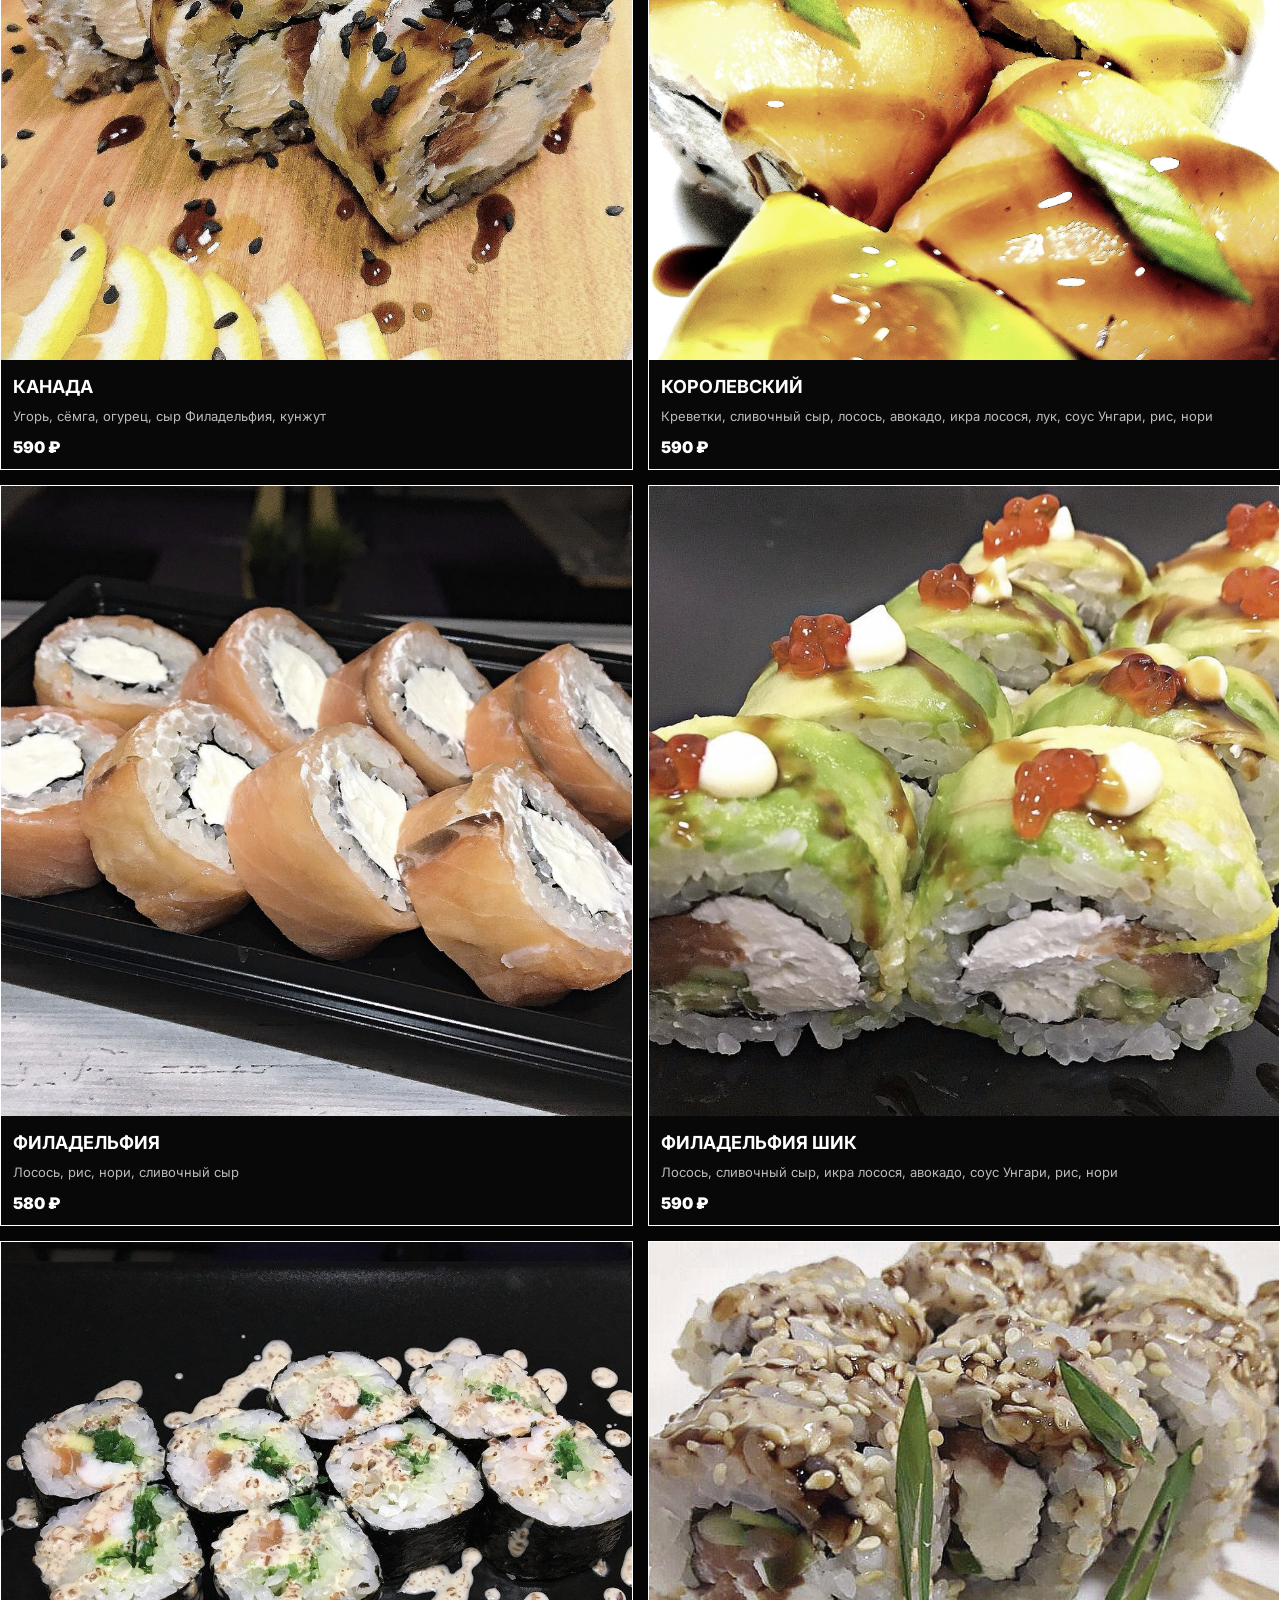
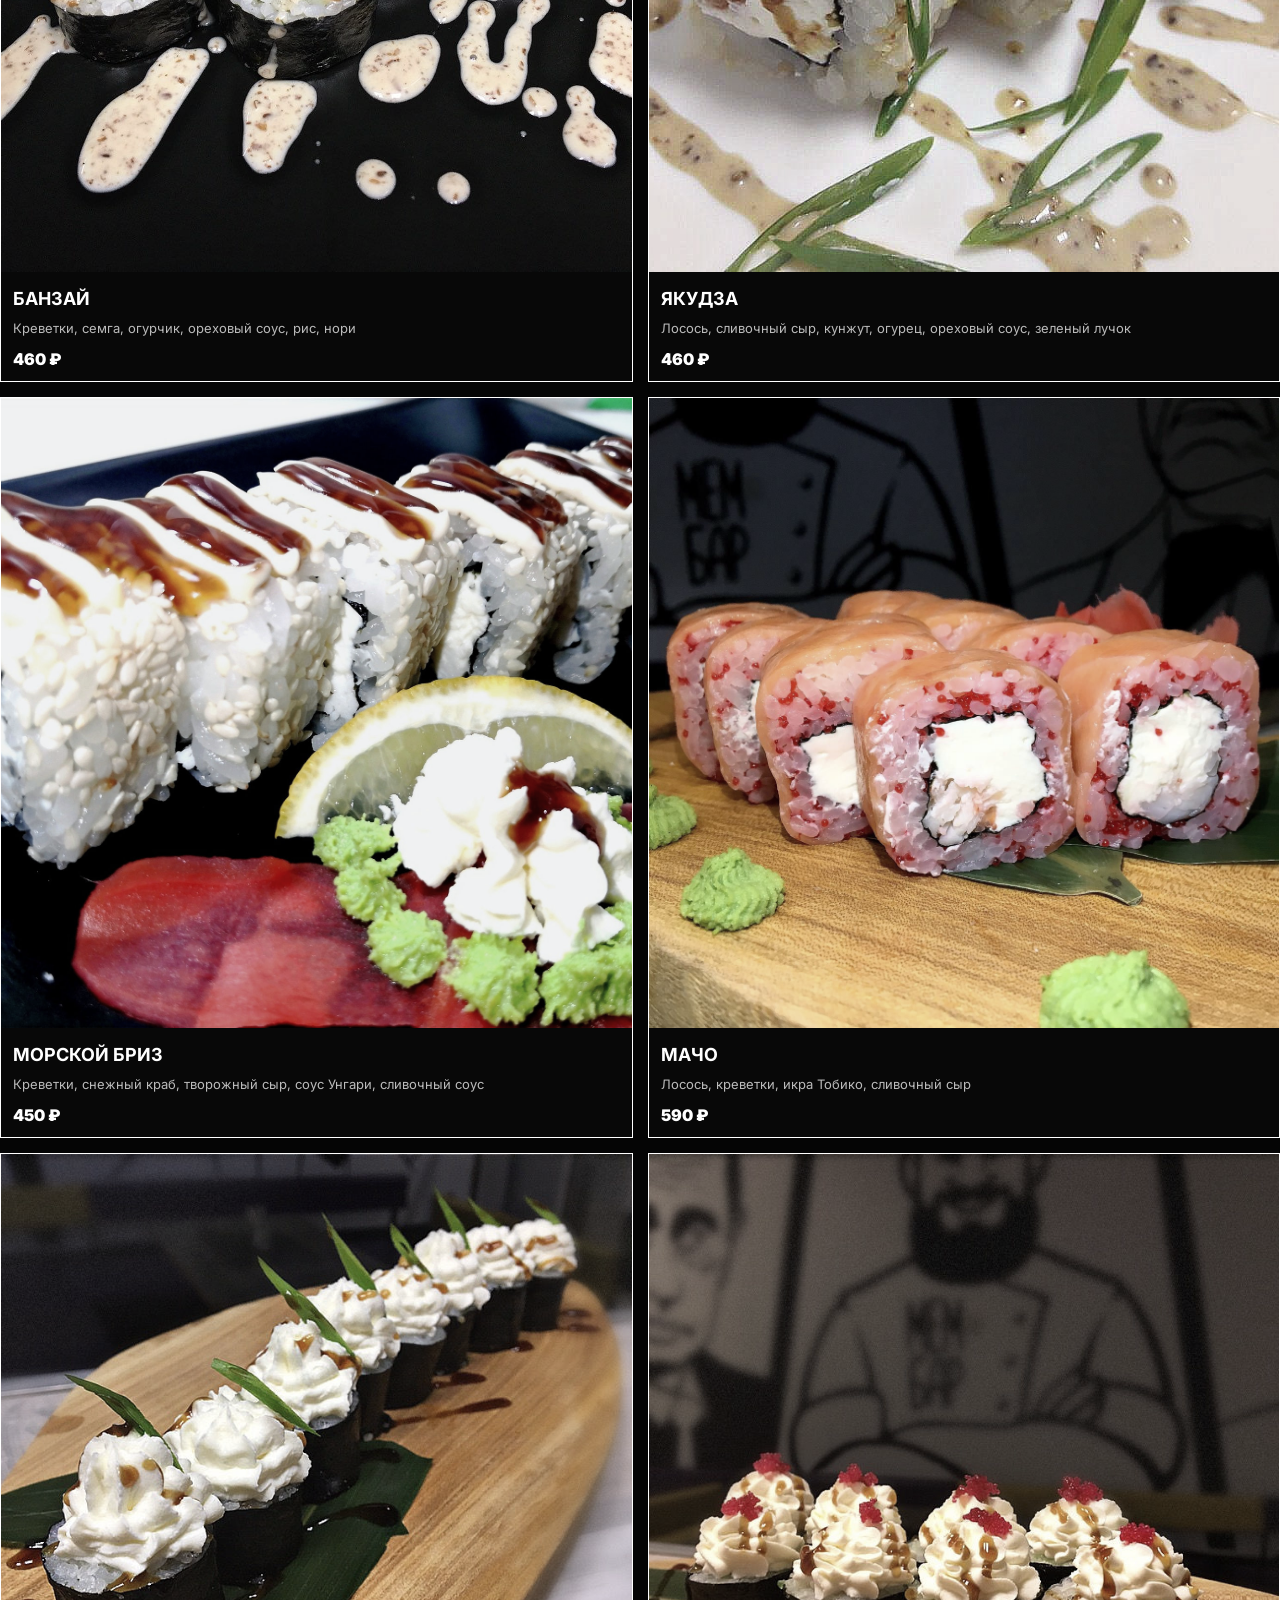
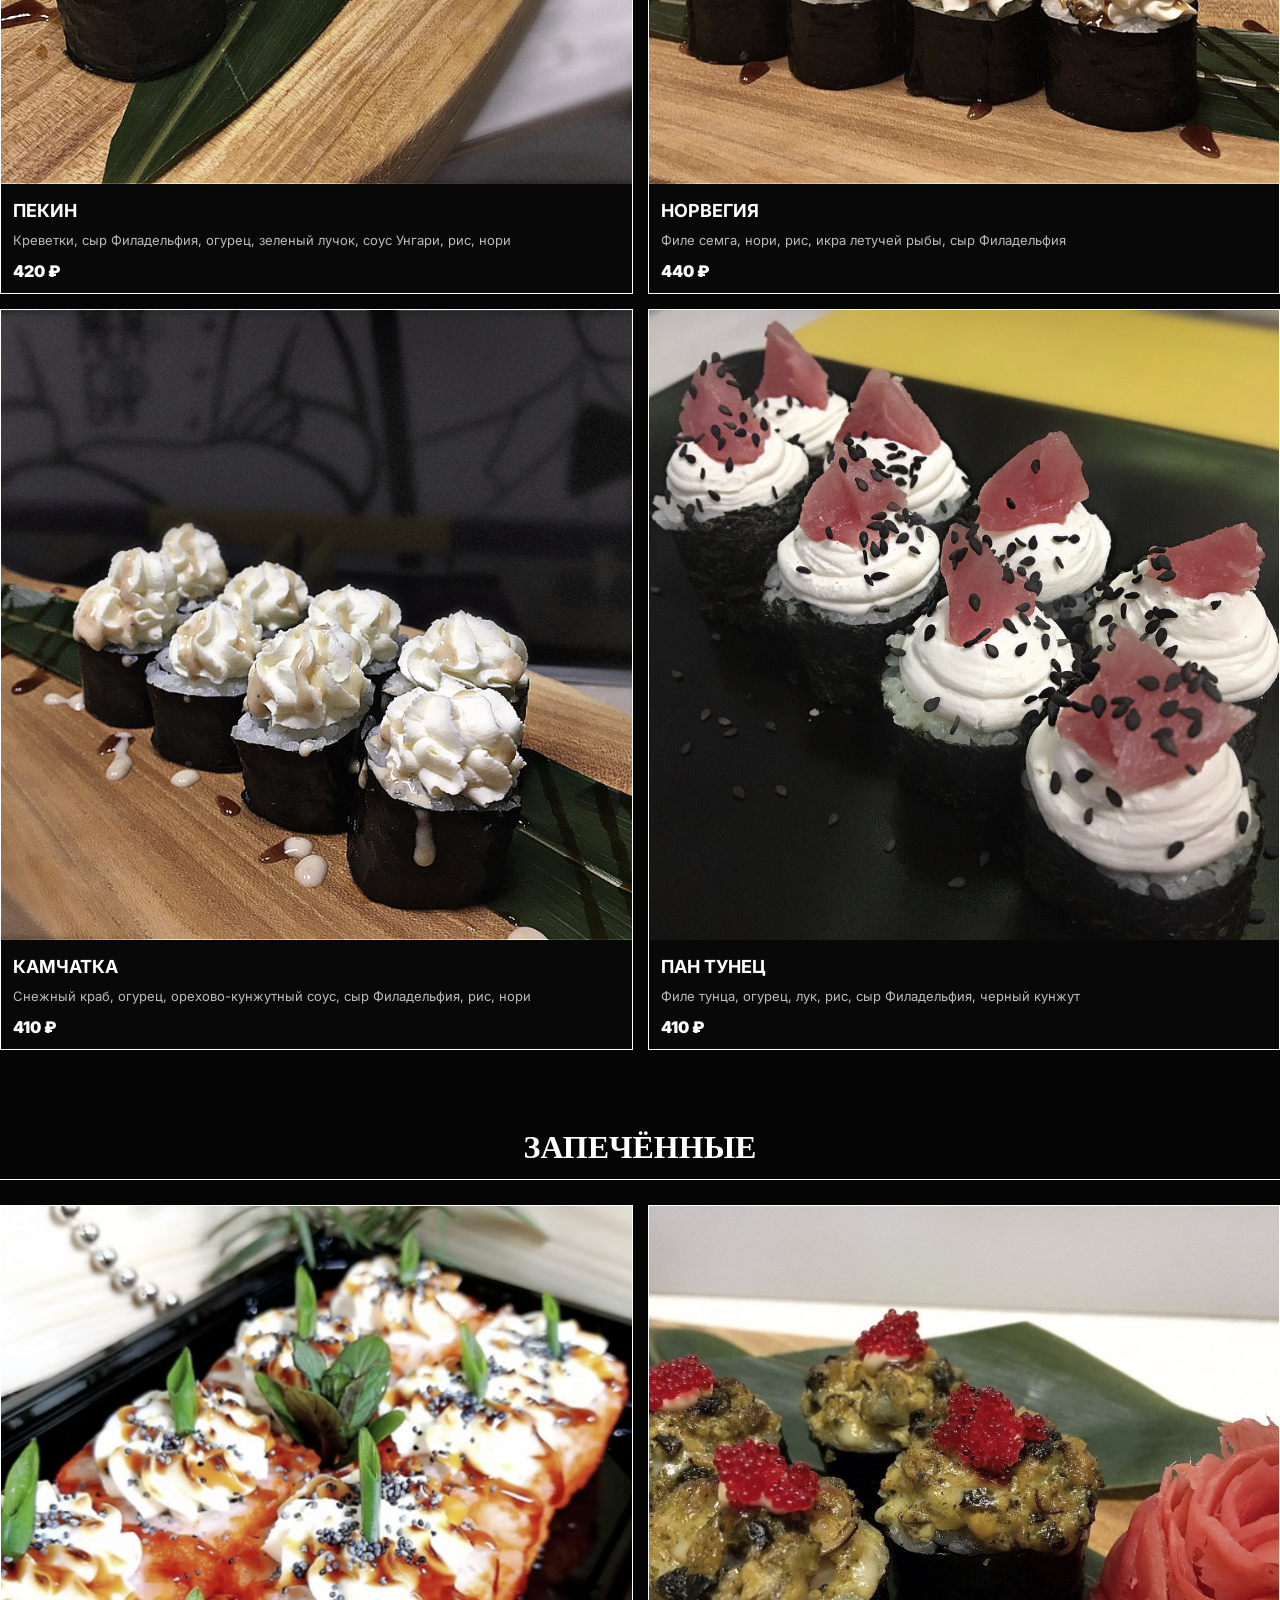
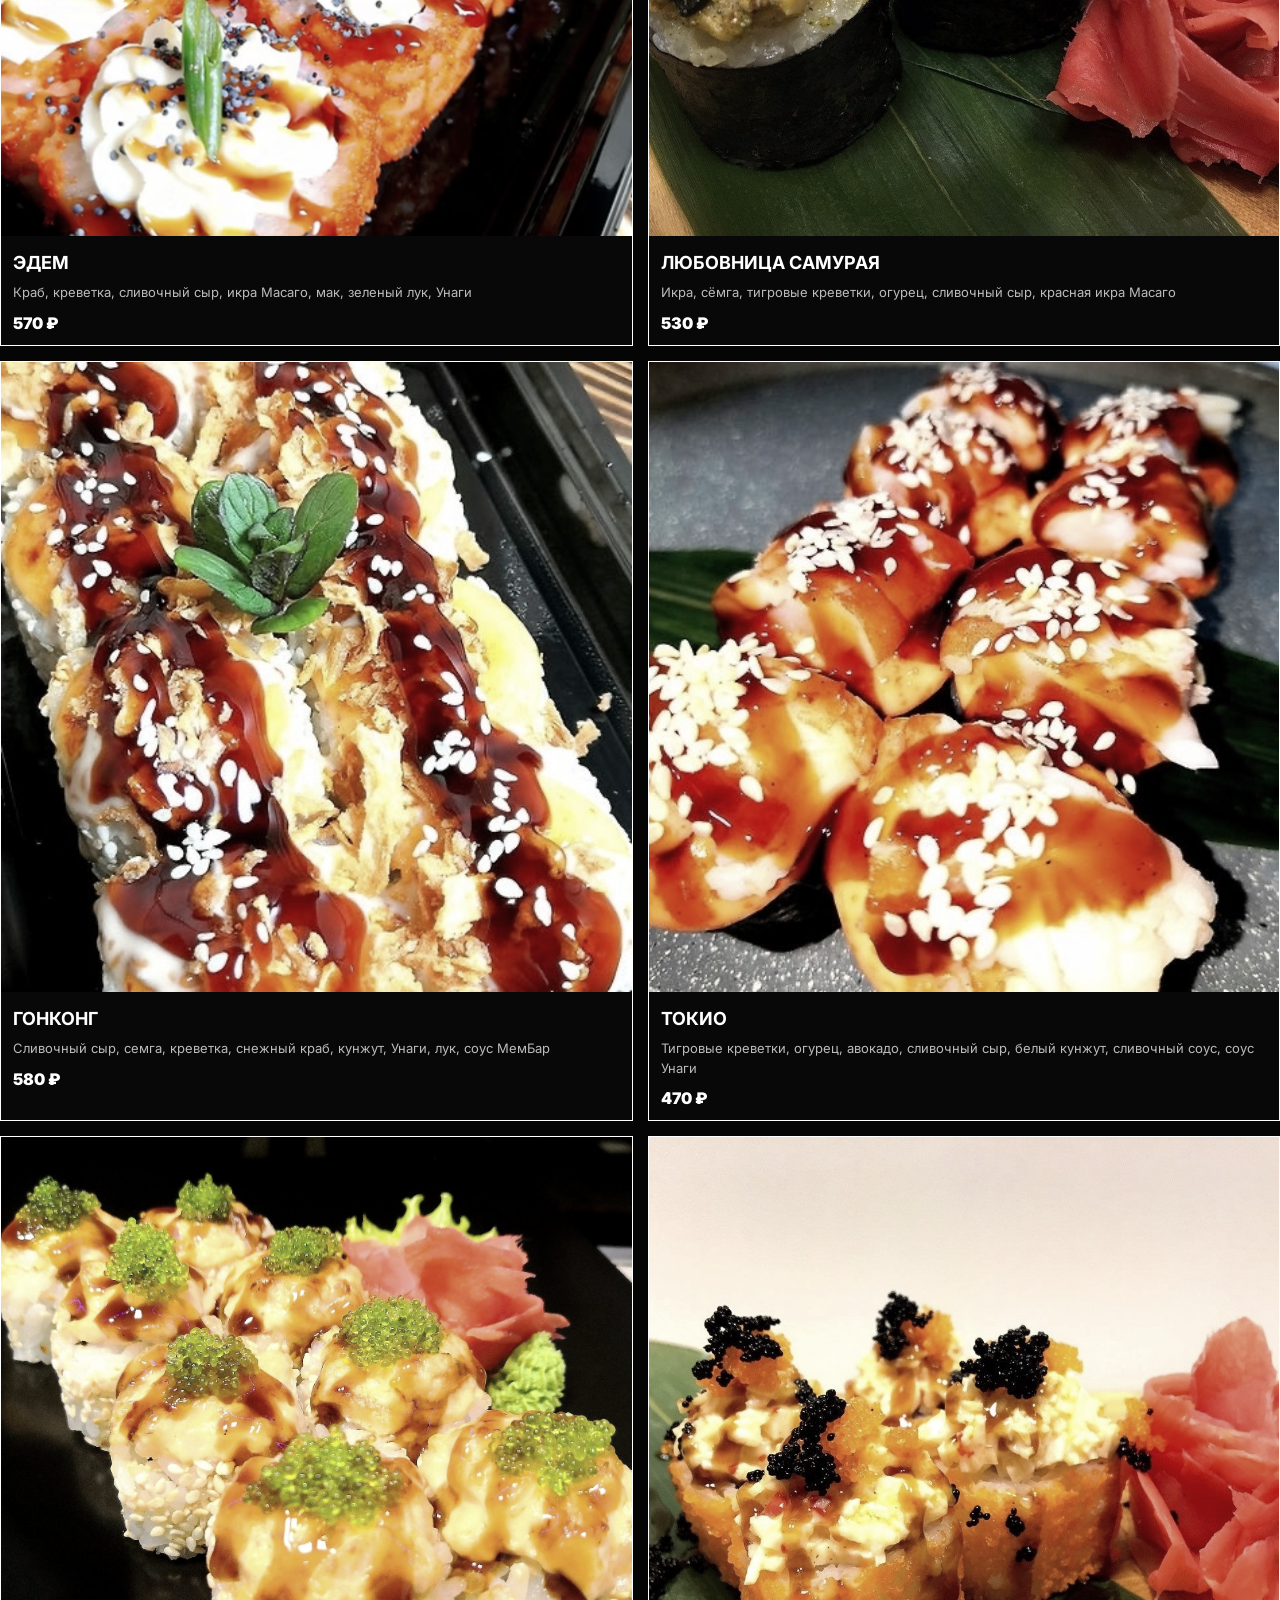
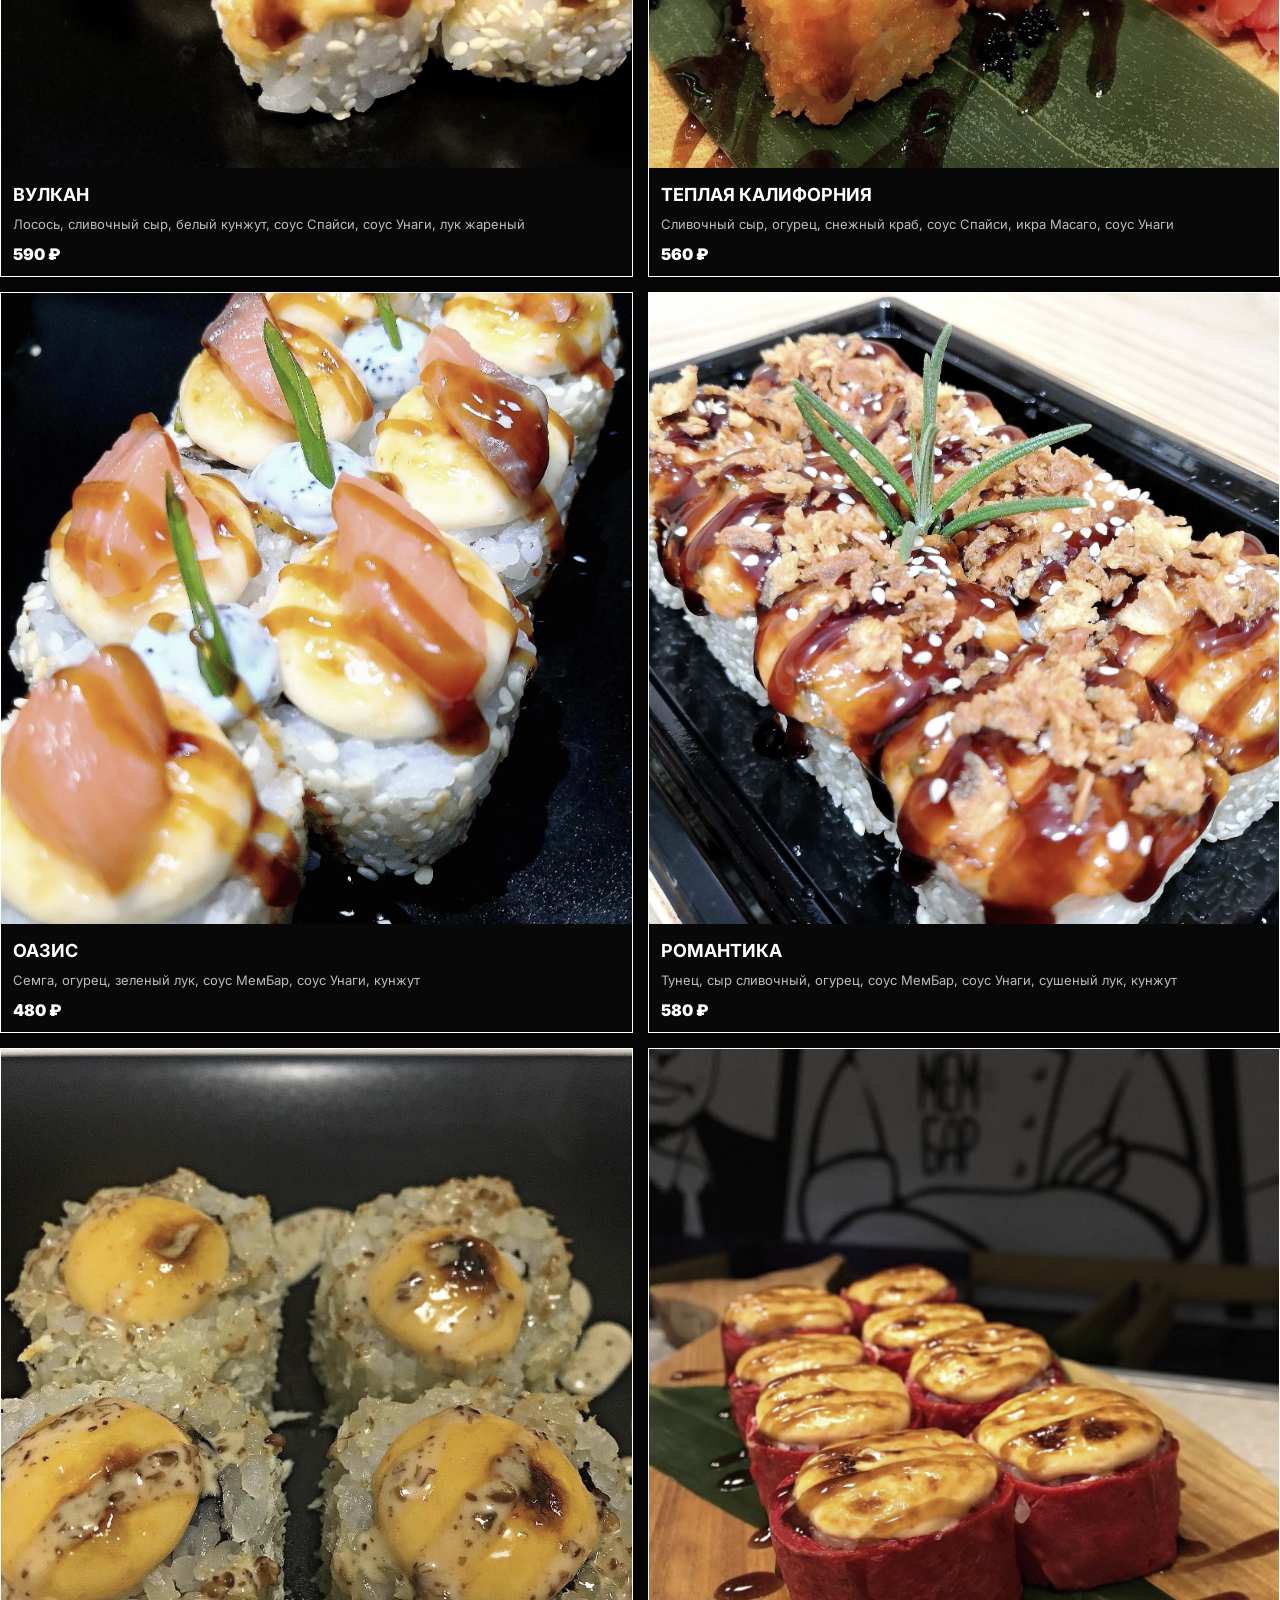
==== commit eb7ee1df: "Update index.html" ====
--- a/index.html
+++ b/index.html
@@ -21,7 +21,7 @@
 
         <div class="banner-text">
             <p>ЕЖЕДНЕВНО</p>
-            <p>С 12:00 ПО 21:00</p>
+            <p>С 12:00 ДО 21:00</p>
             <h1> МЕМ БАР </h1>
             <p>
                 +79628636059
@@ -50,7 +50,7 @@
             <a href="#contacts">КОНТАКТЫ</a>
         </nav>
     </header> -->
-     <h1 class="us">ДОСТАВКА ПО ГОРОДУ БЕСПЛАТНАО</h1>
+     <h1 class="us">ДОСТАВКА ПО ГОРОДУ БЕСПЛАТНАЯ</h1>
     <section class="social-block">
       <div class="social-icons">
         <a href="https://vk.ru/membar_gulkevichi" target="_blank" class="social-link">
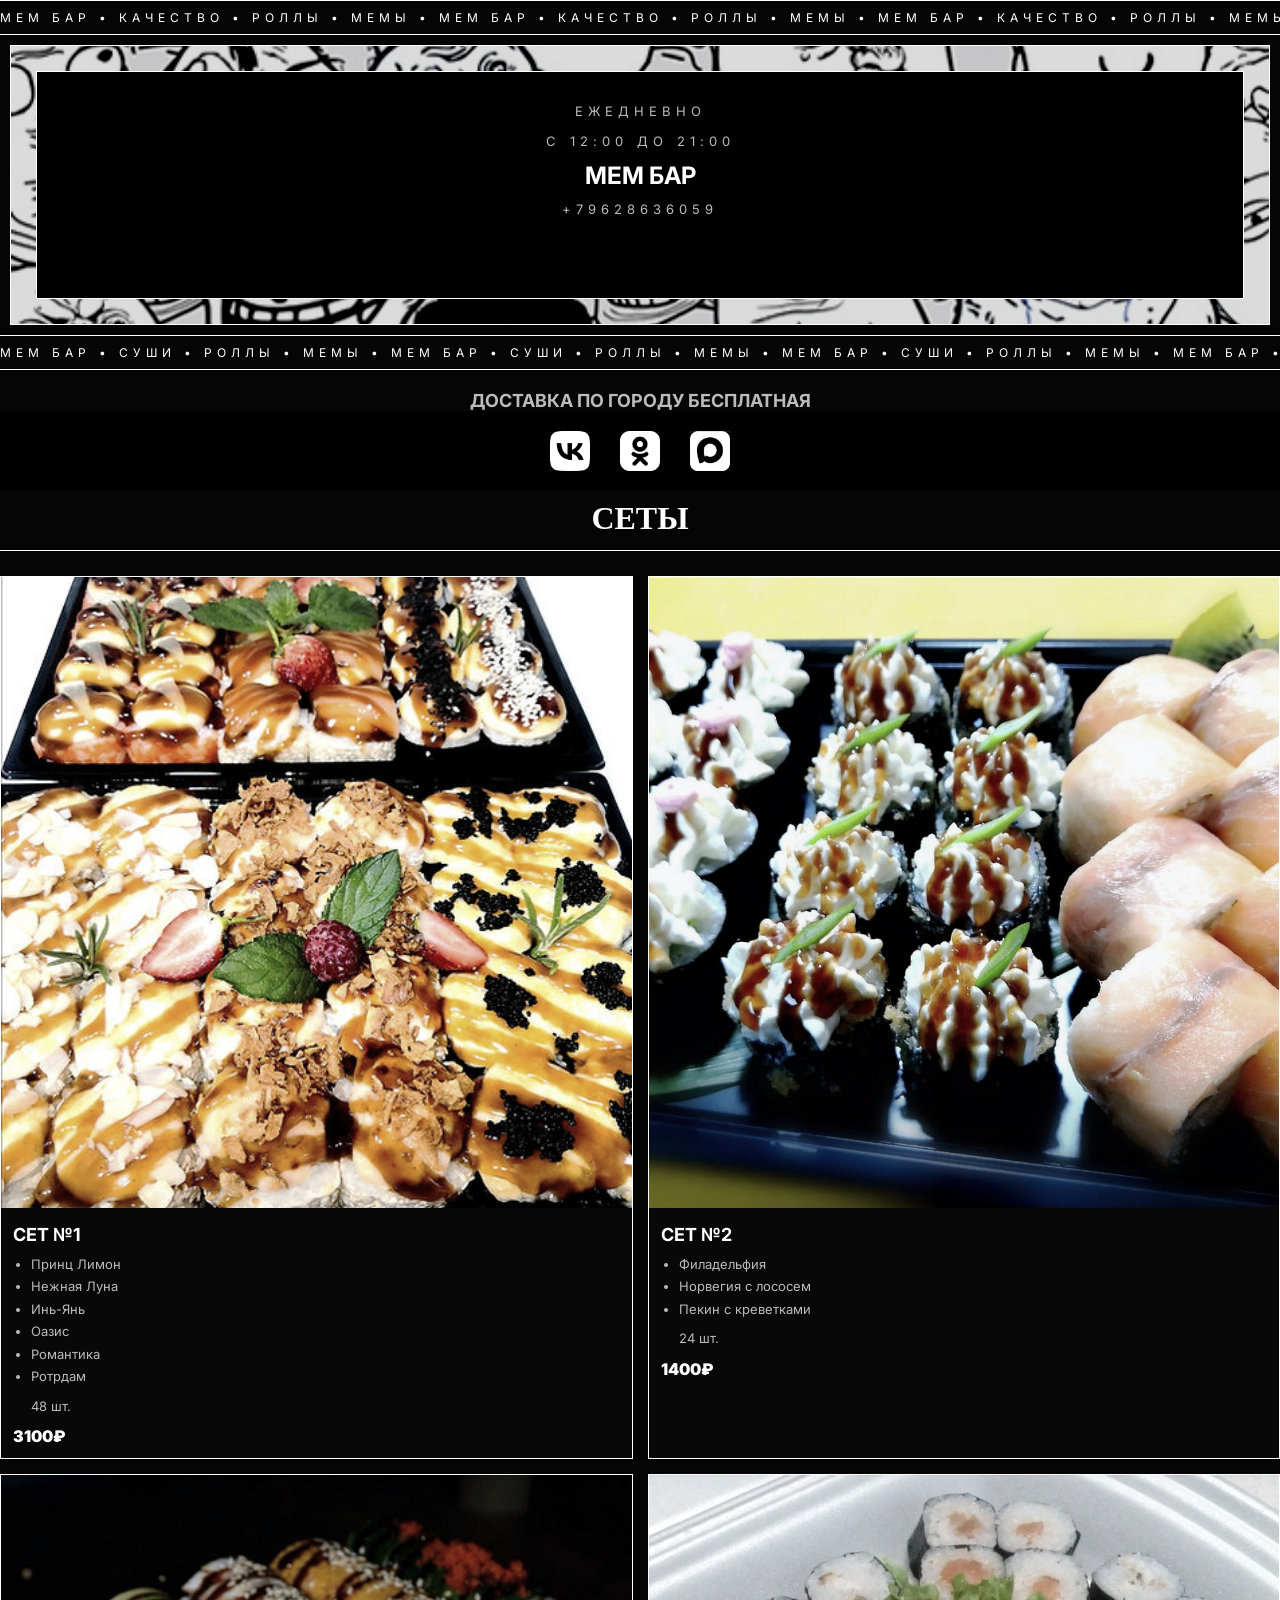
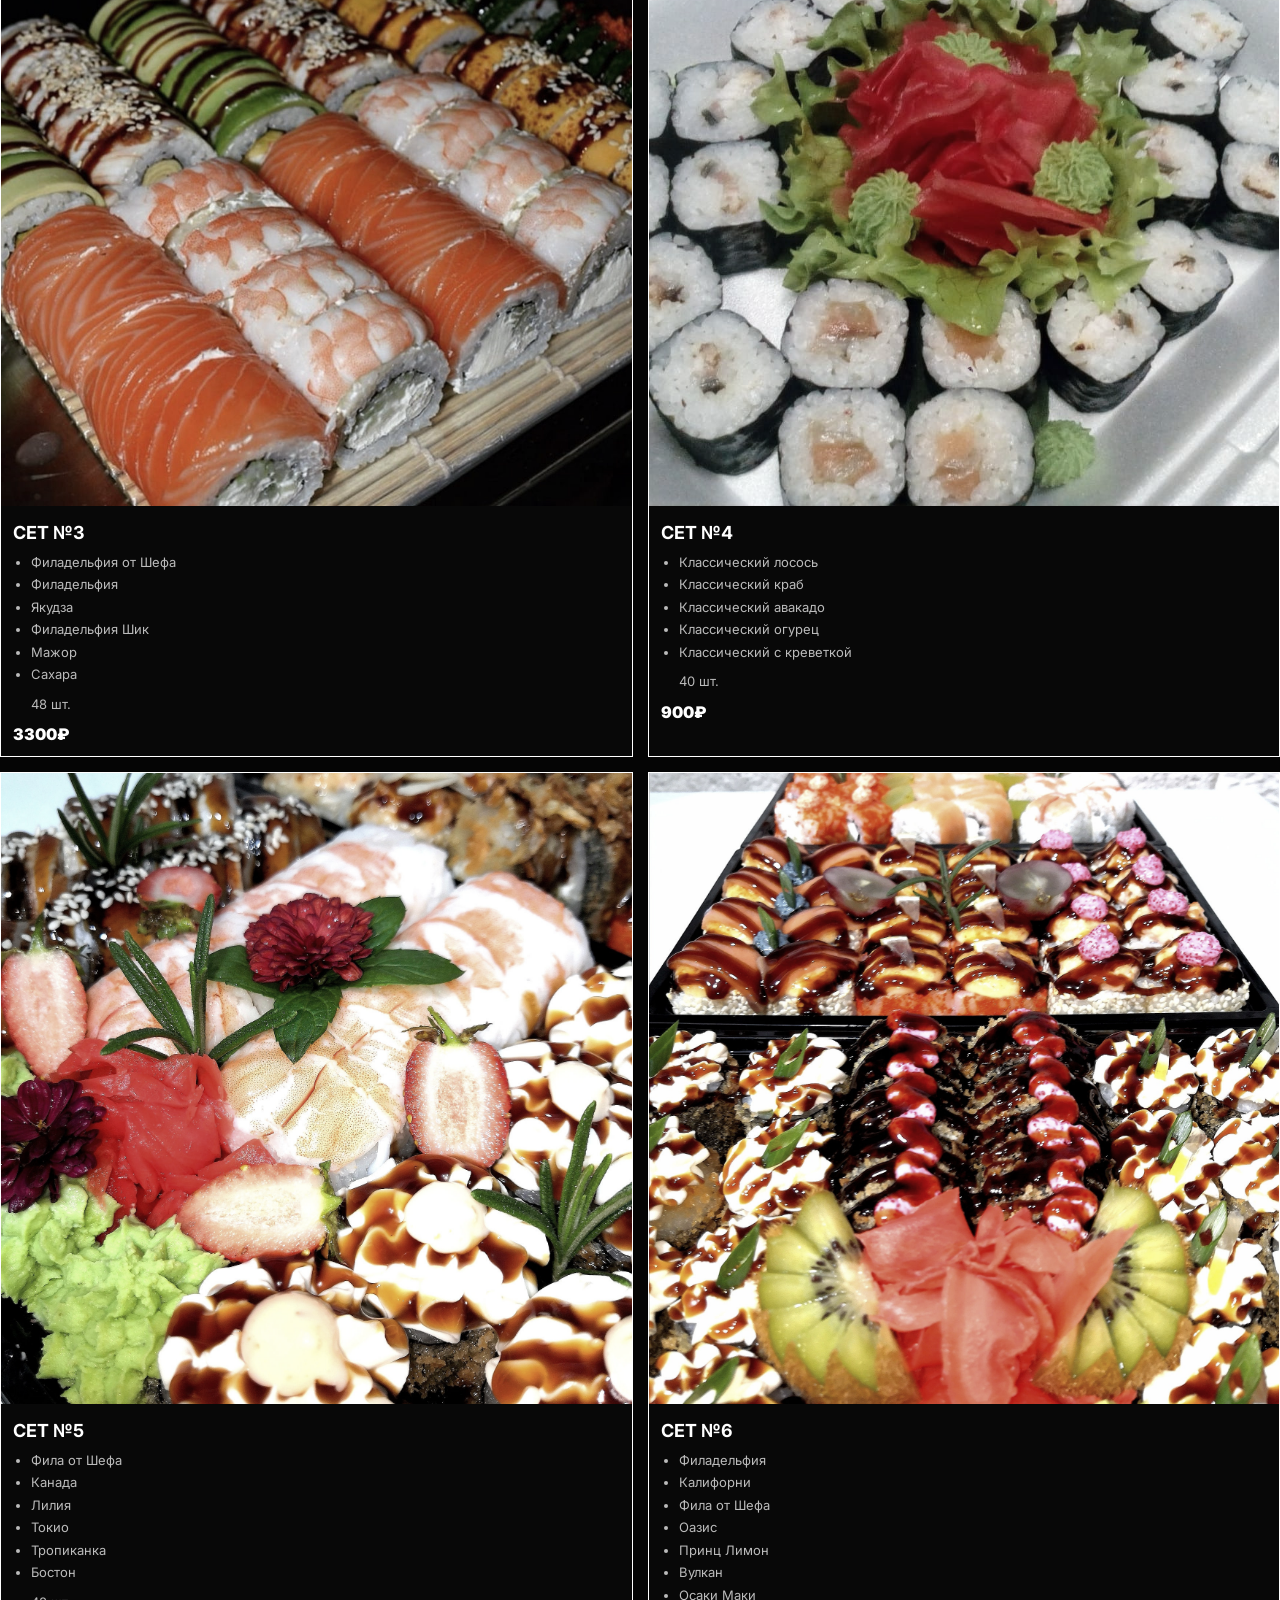
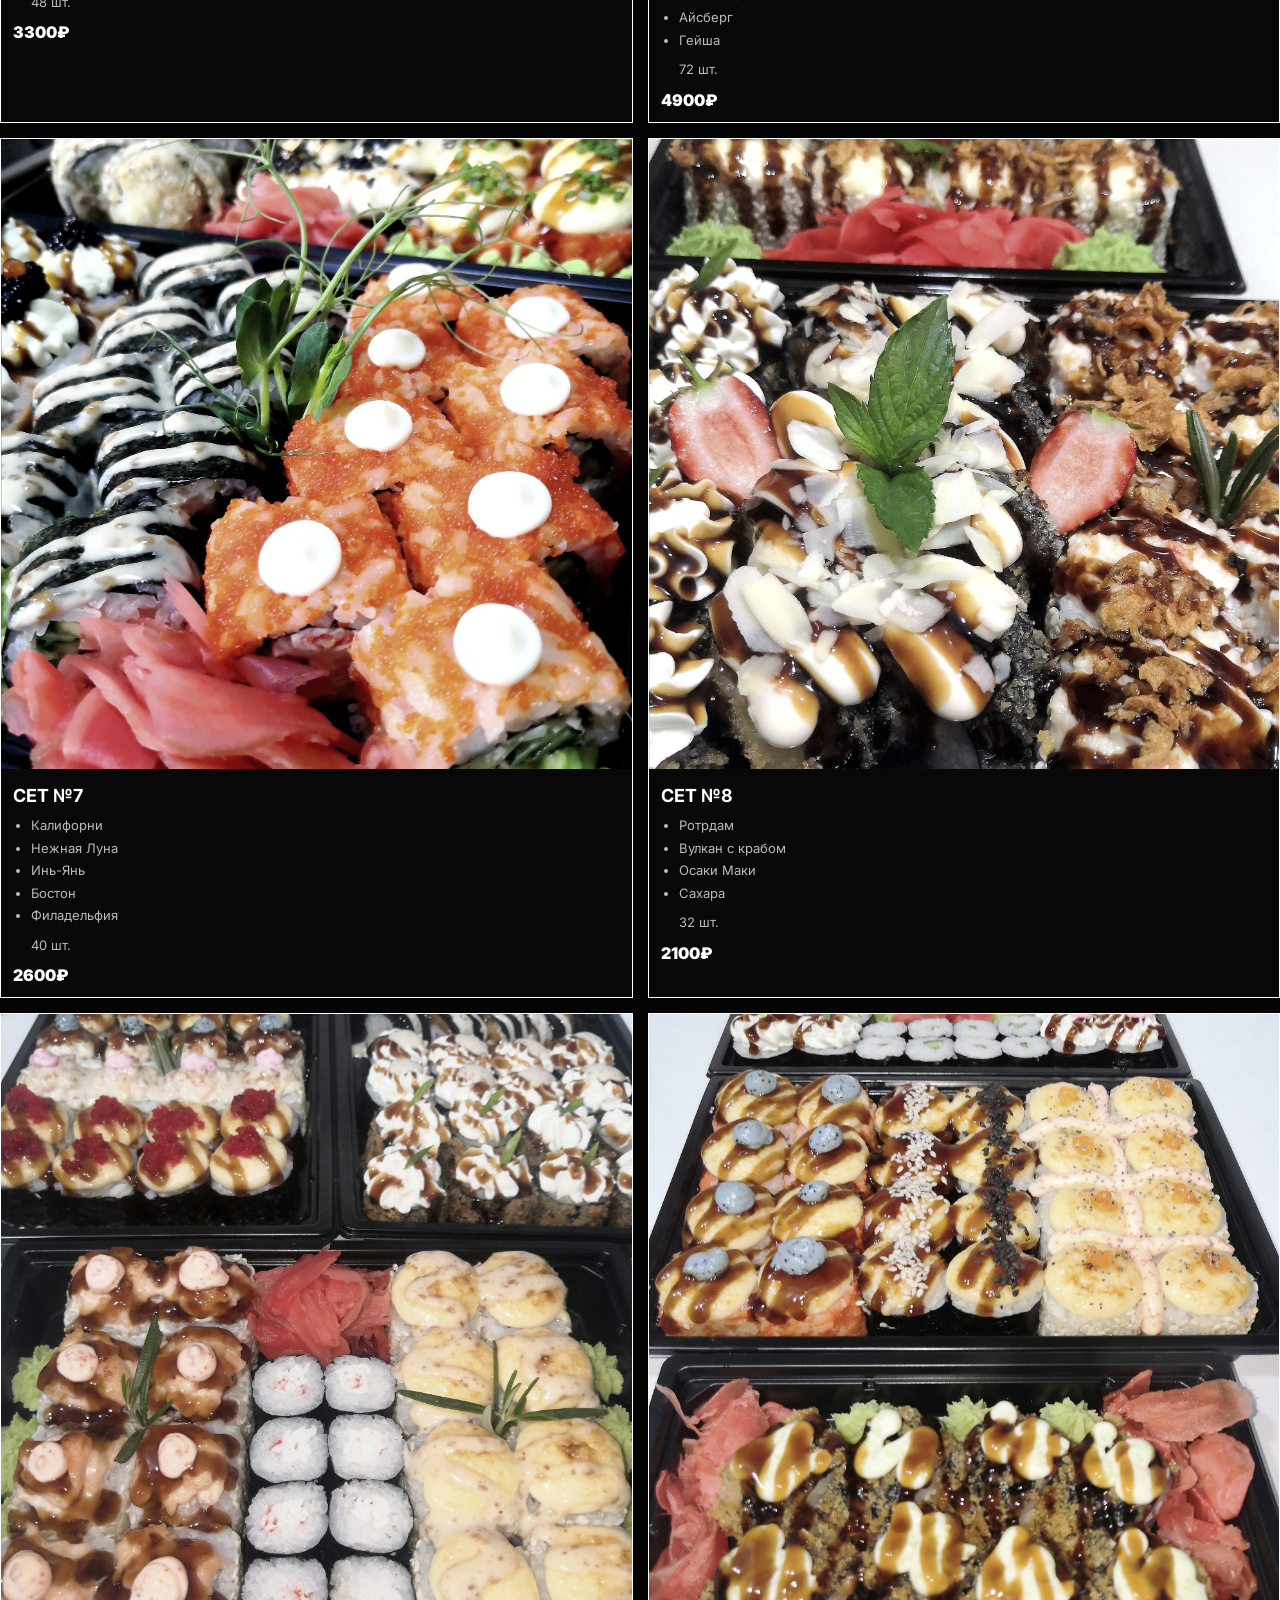
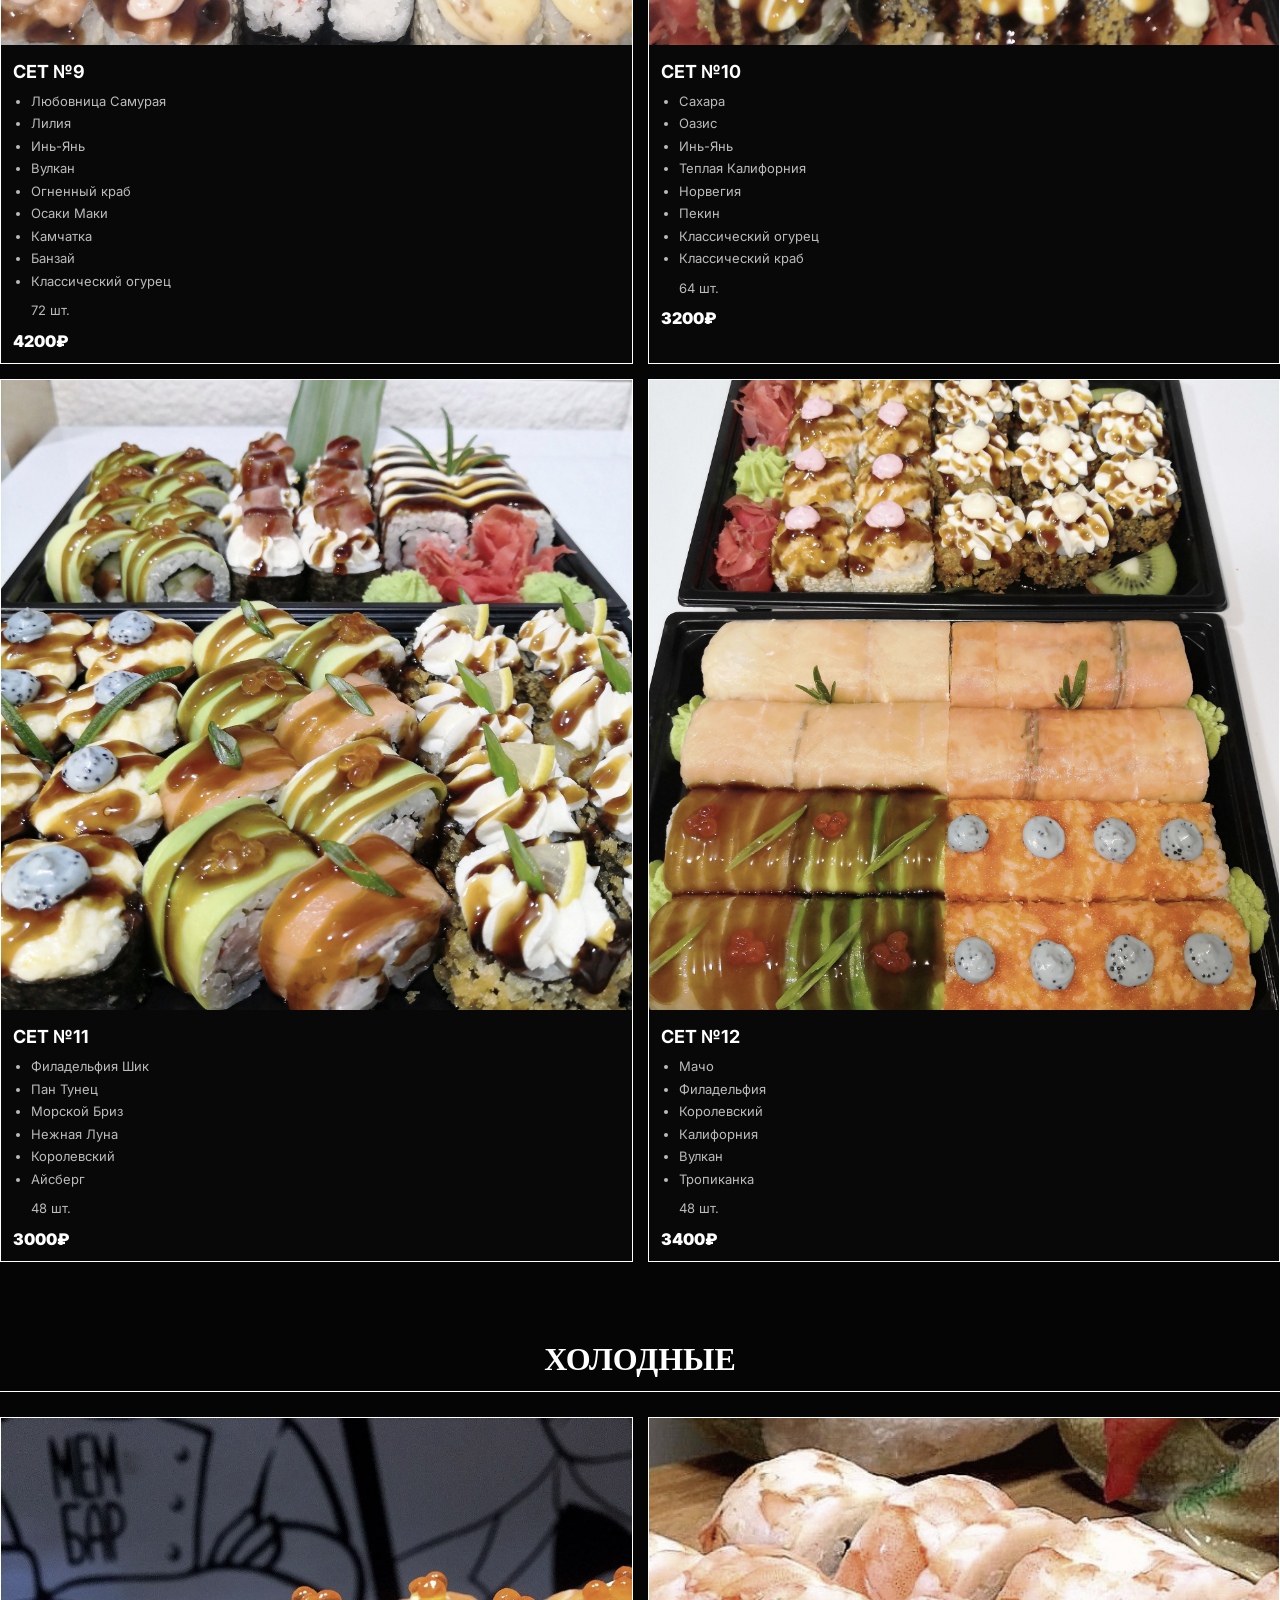
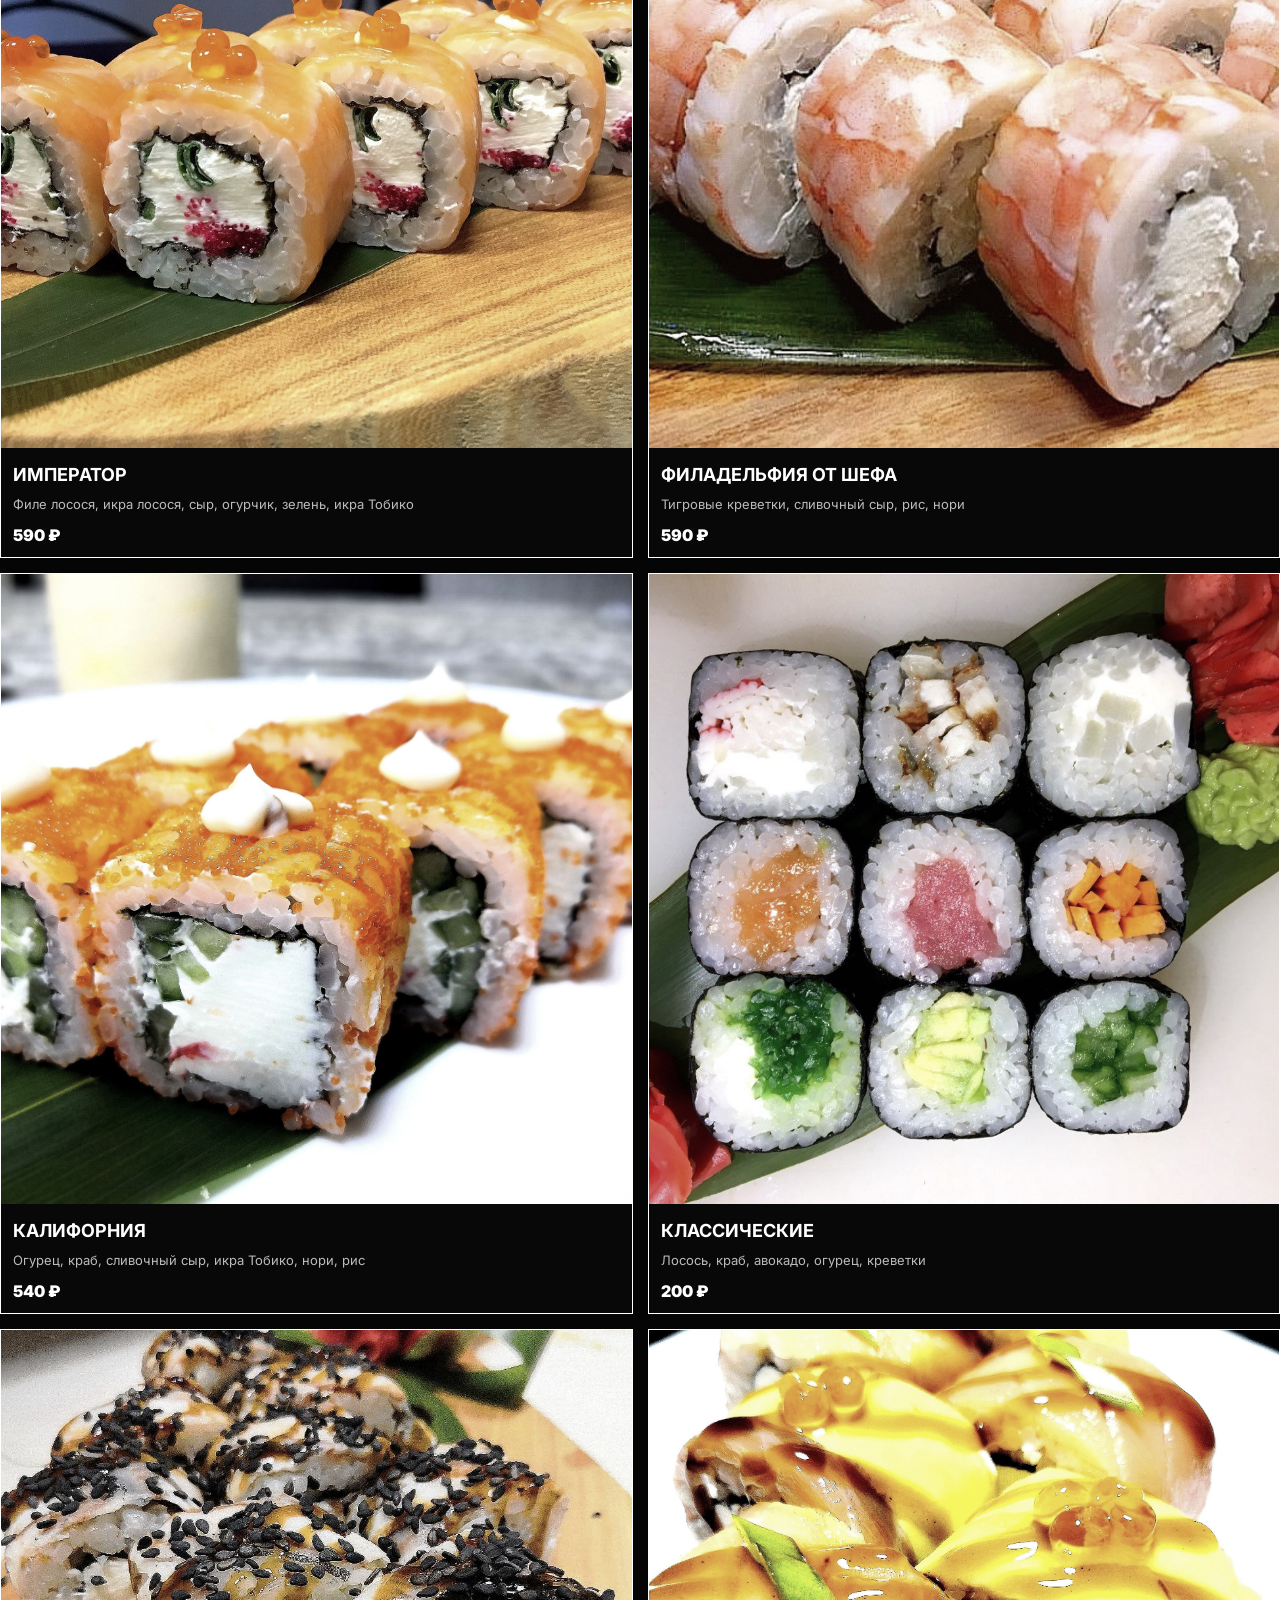
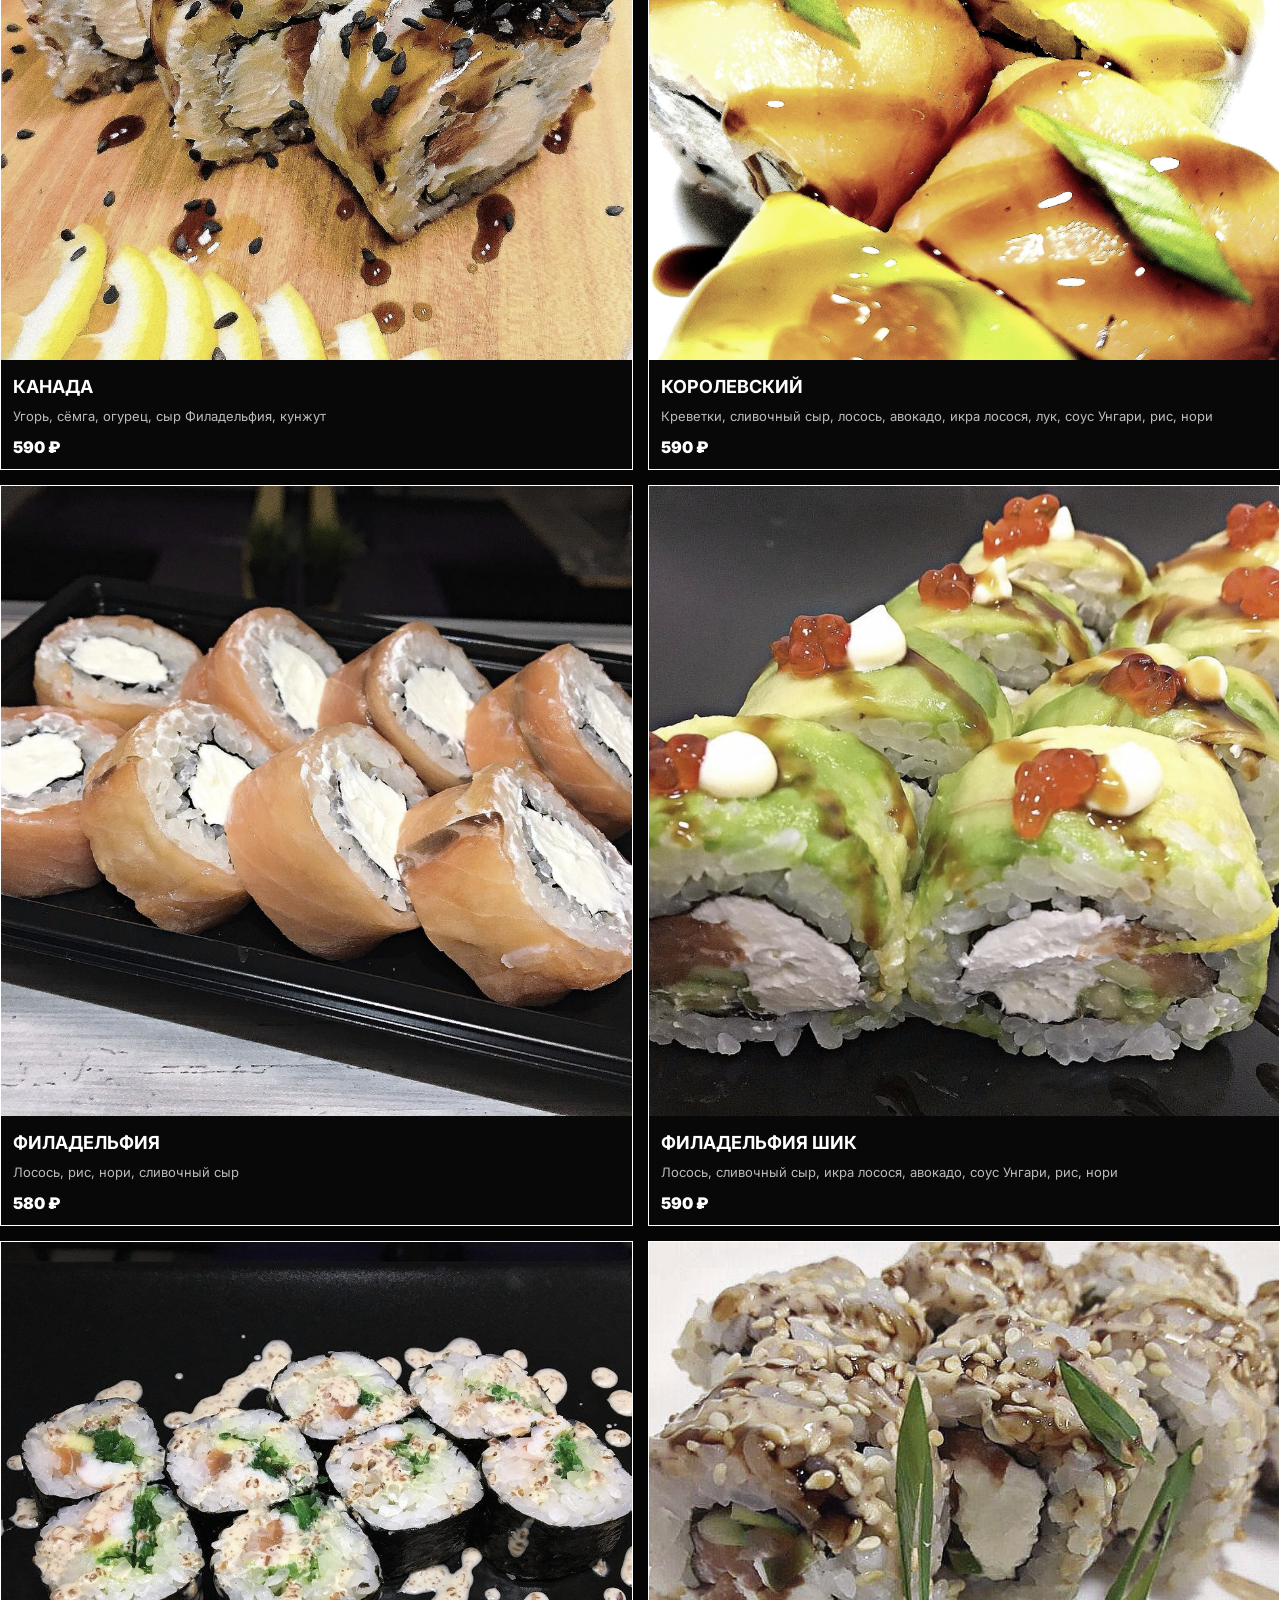
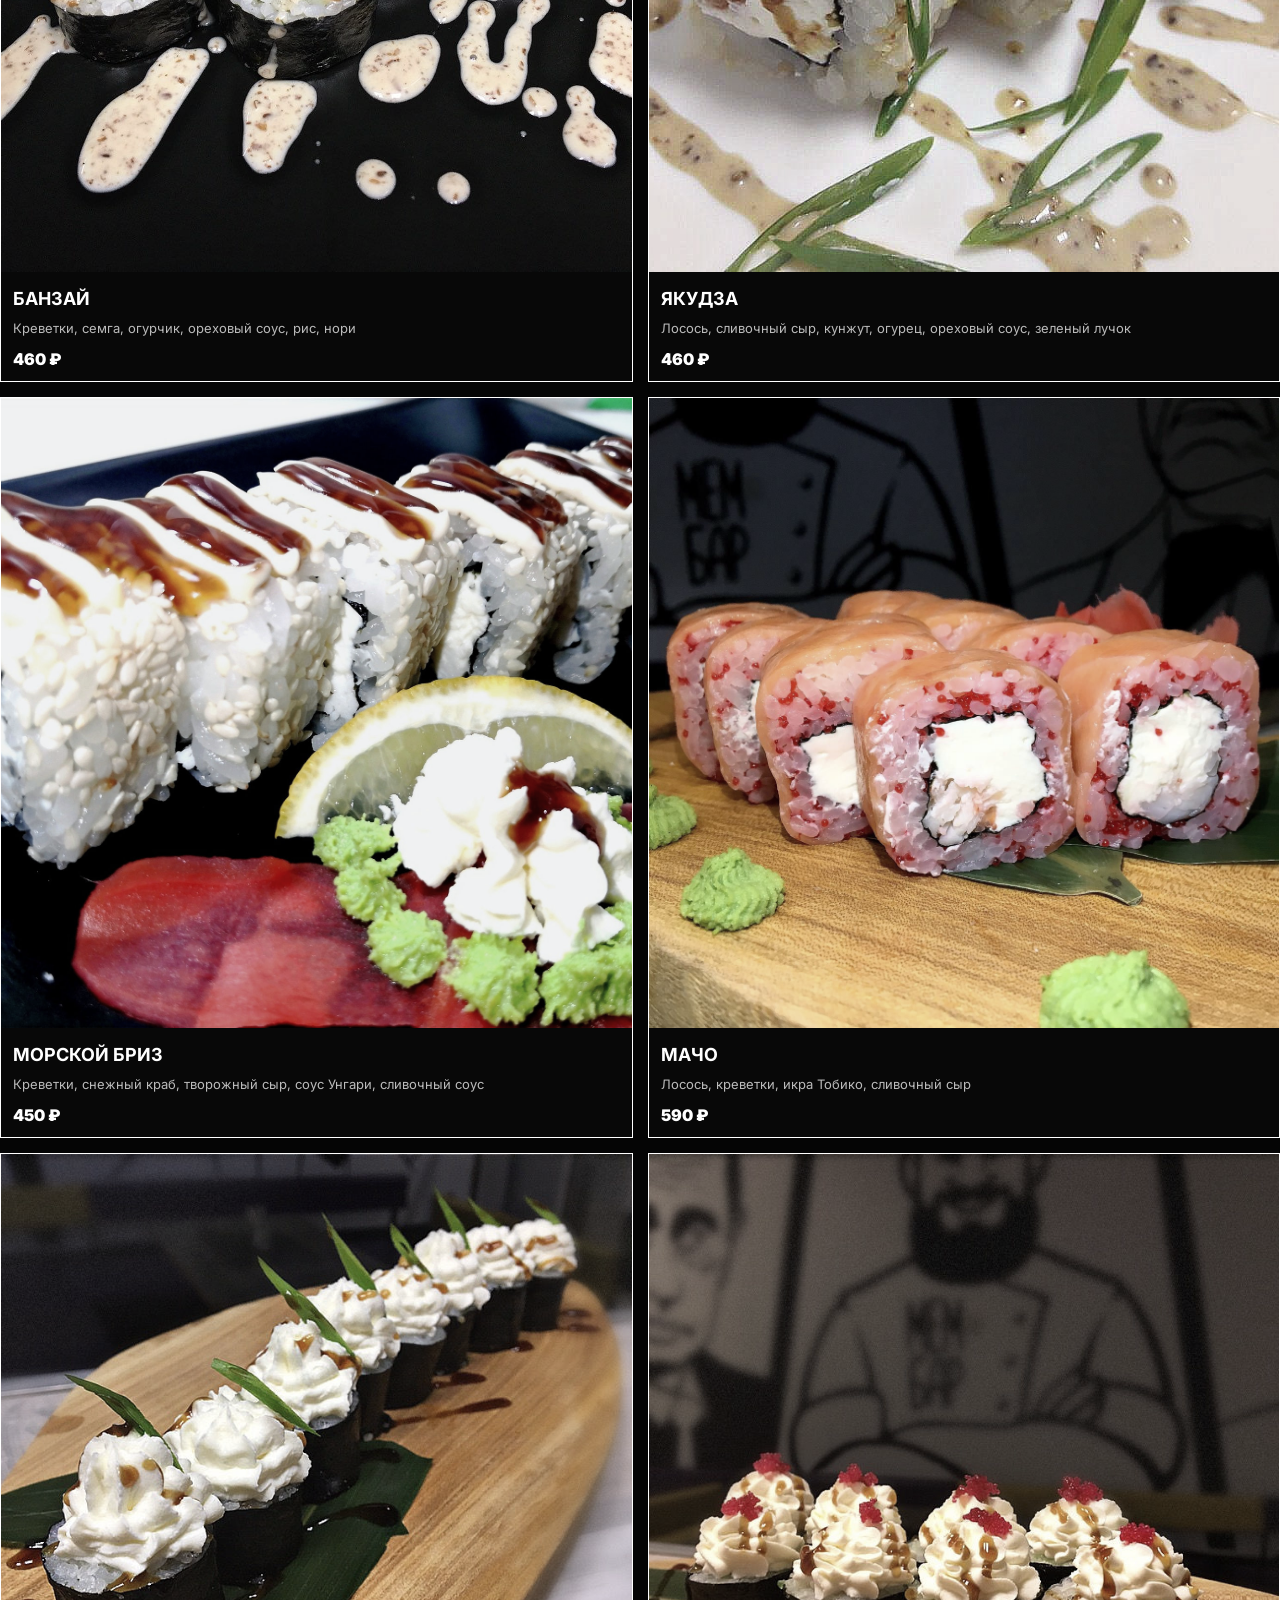
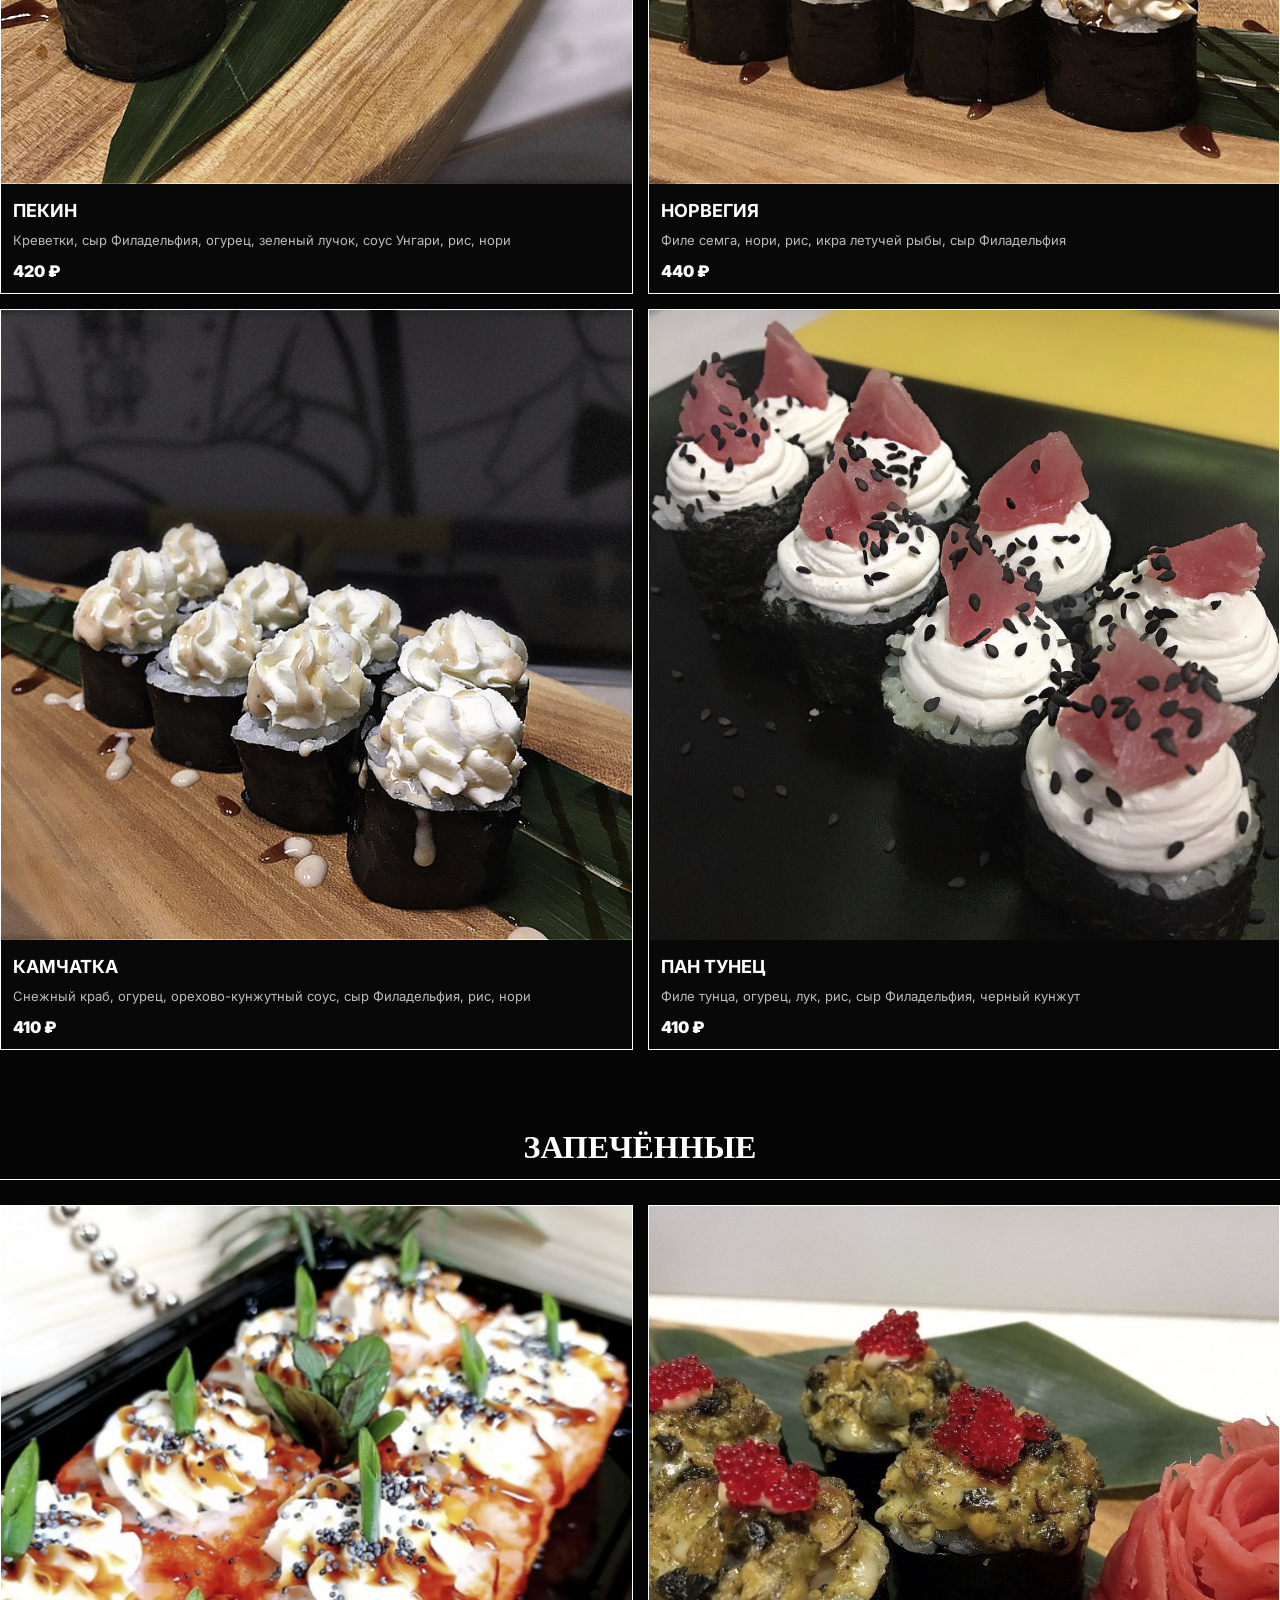
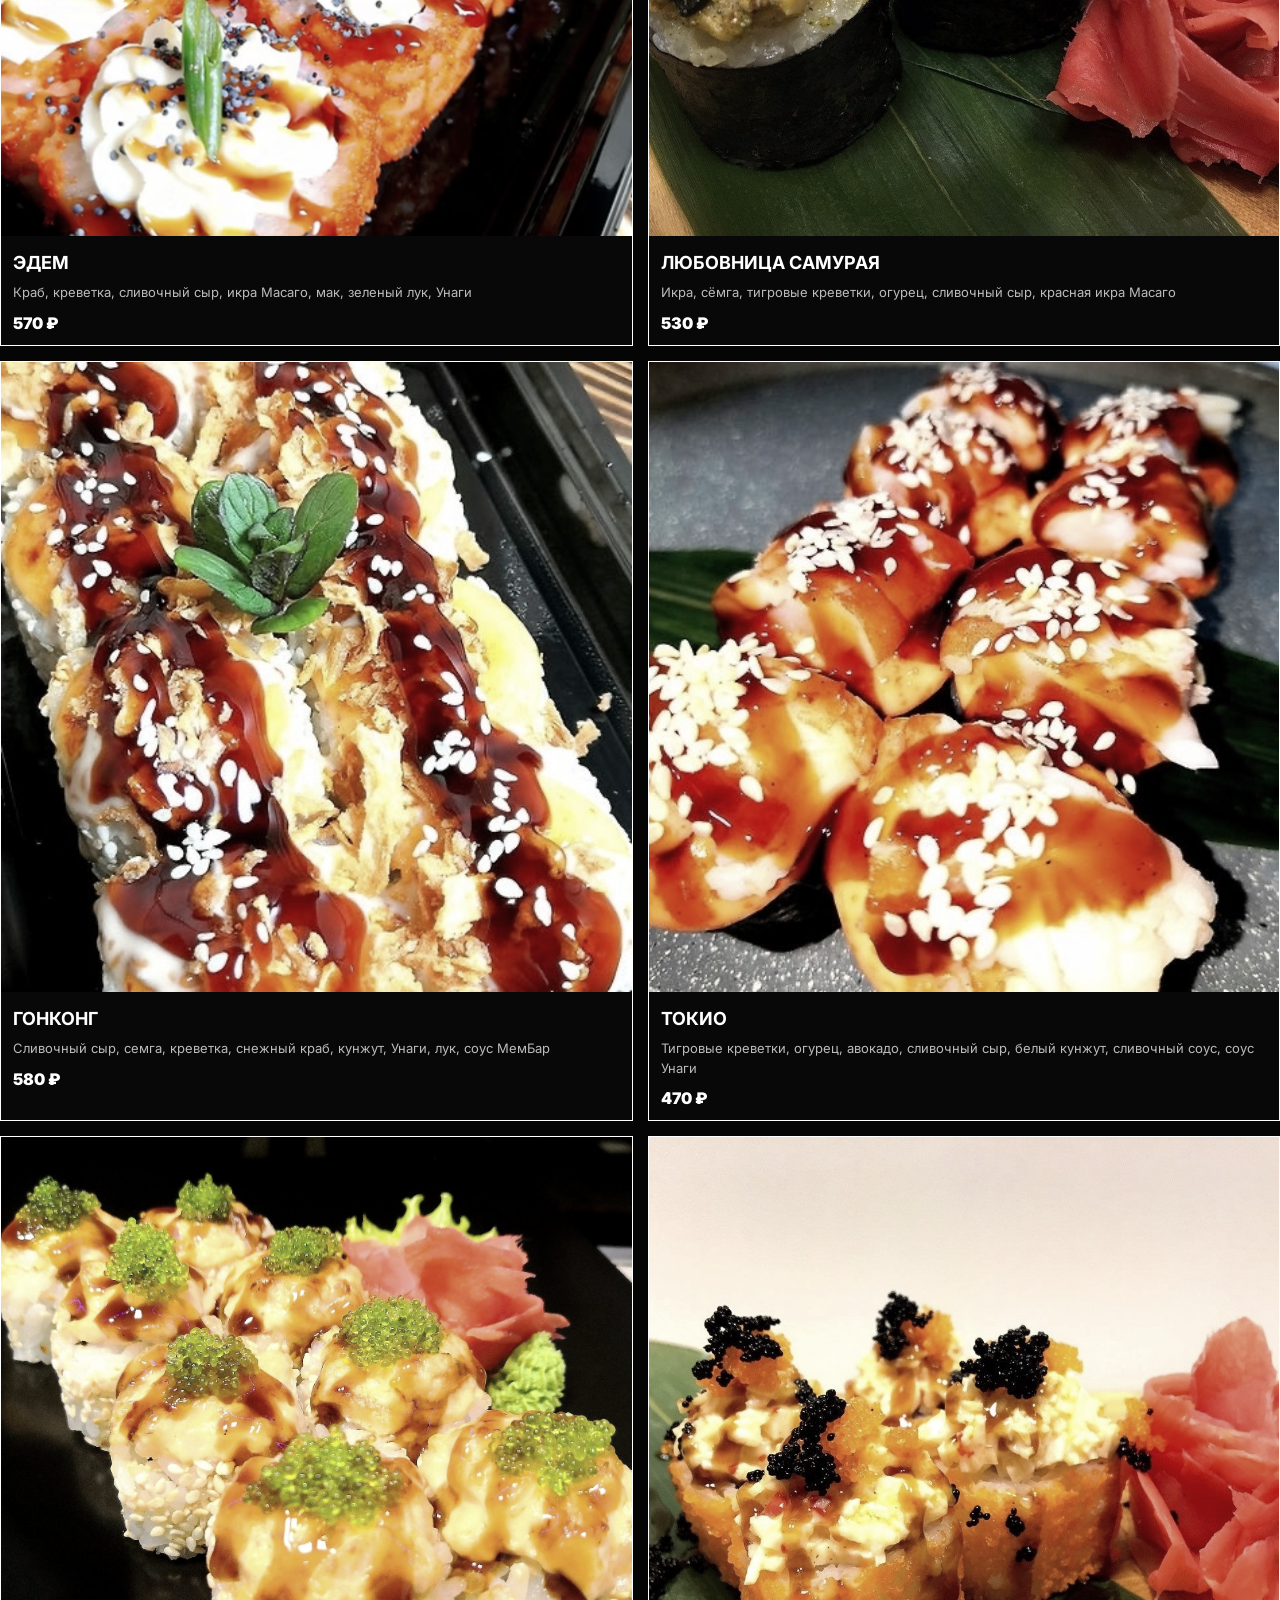
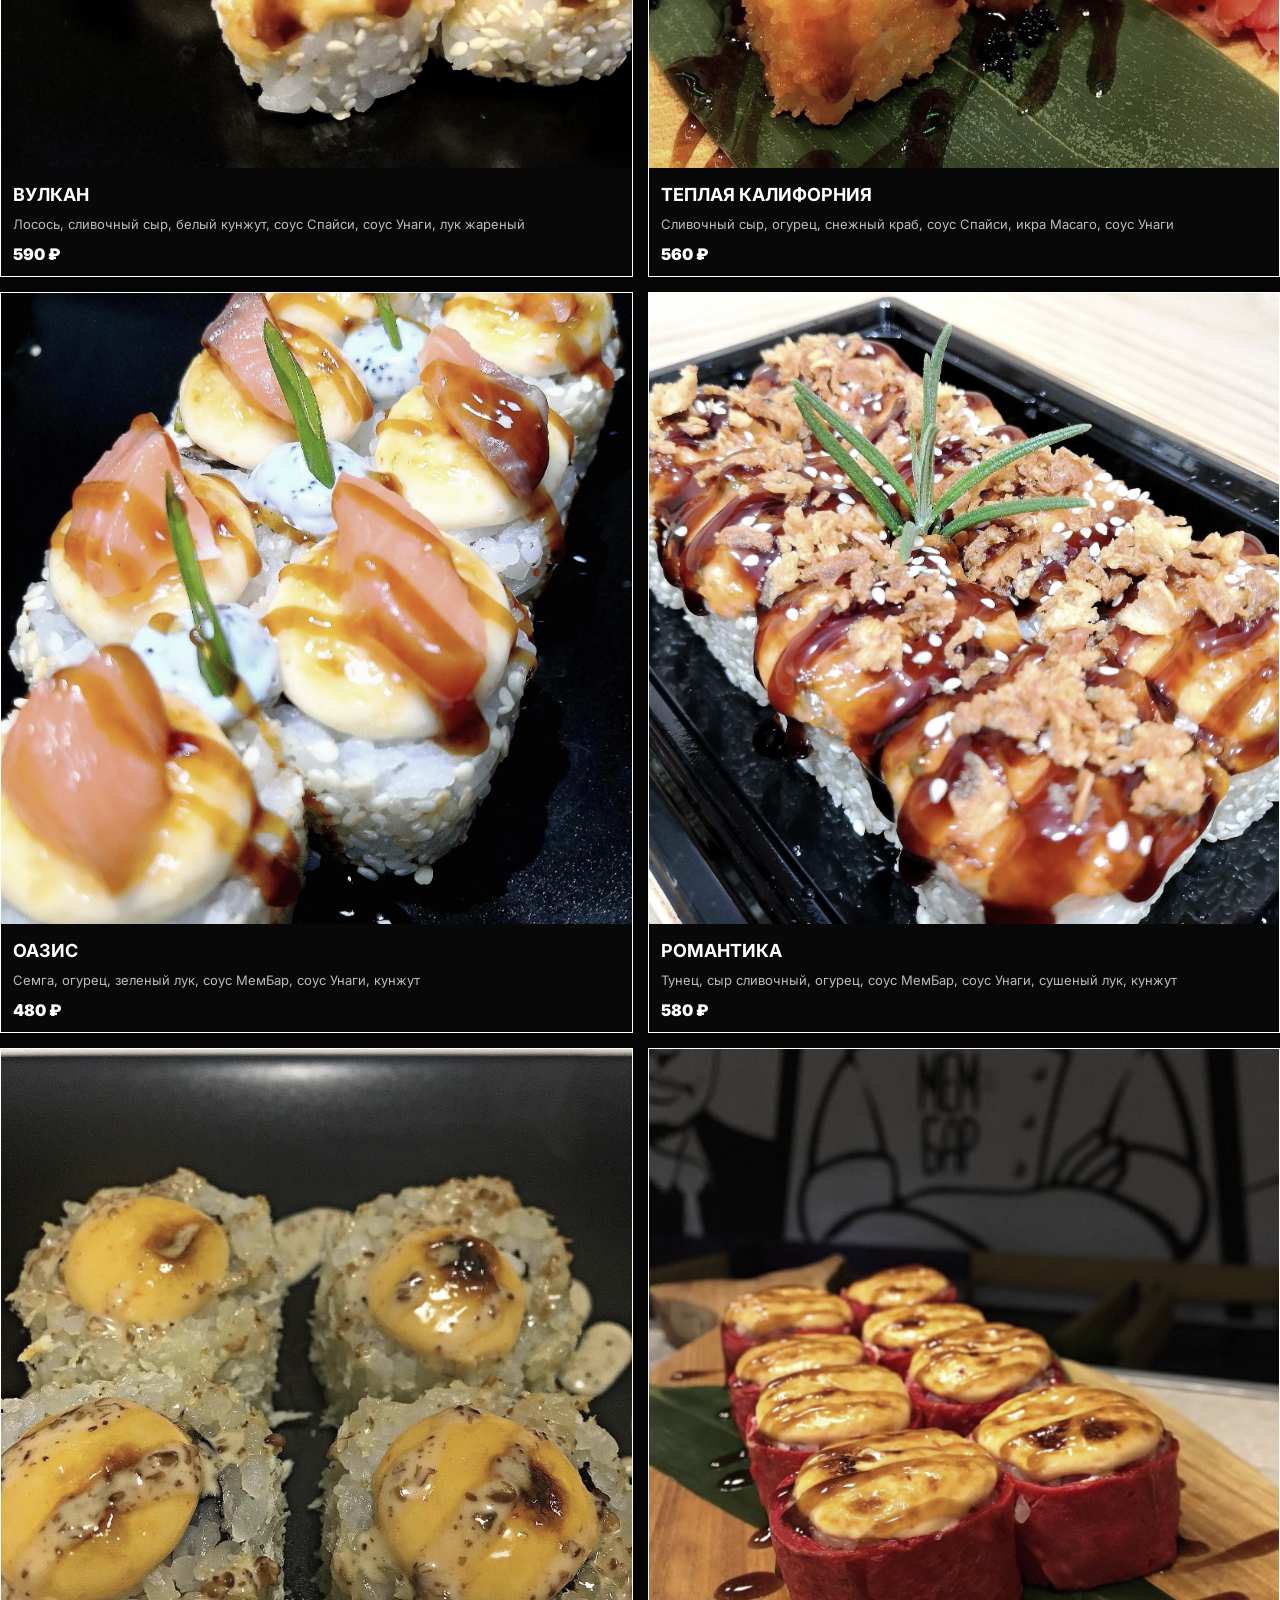
==== commit 0a04ada5: "Update index.html" ====
--- a/index.html
+++ b/index.html
@@ -10,8 +10,8 @@
     <!--СТРОКА-->
     <div class="ticker">
         <div class="ticker-text">
-            MEM БАР • СУШИ • РОЛЛЫ • МЕМЫ • MEM БАР • СУШИ • РОЛЛЫ • МЕМЫ •
-            MEM БАР • СУШИ • РОЛЛЫ • МЕМЫ • MEM БАР • СУШИ • РОЛЛЫ • МЕМЫ •
+            MEM БАР • КАЧЕСТВО • РОЛЛЫ • МЕМЫ • MEM БАР • КАЧЕСТВО • РОЛЛЫ • МЕМЫ •
+            MEM БАР • КАЧЕСТВО • РОЛЛЫ • МЕМЫ • MEM БАР • КАЧЕСТВО • РОЛЛЫ • МЕМЫ •
         </div>
     </div>
 
--- a/style.css
+++ b/style.css
@@ -23,35 +23,6 @@
     font-family:'Inter', sans-serif;
 
     overflow-x:hidden;
-
-}
-
-/* =====================
-GRUNGE TEXTURE
-===================== */
-
-body::before {
-
-    content:"";
-
-    position:fixed;
-
-    inset:0;
-
-    z-index:999;
-
-    pointer-events:none;
-
-    opacity:.15;
-
-    background-image:
-
-    radial-gradient(
-        white 1px,
-        transparent 1px
-    );
-
-    background-size:8px 8px;
 
 }
 
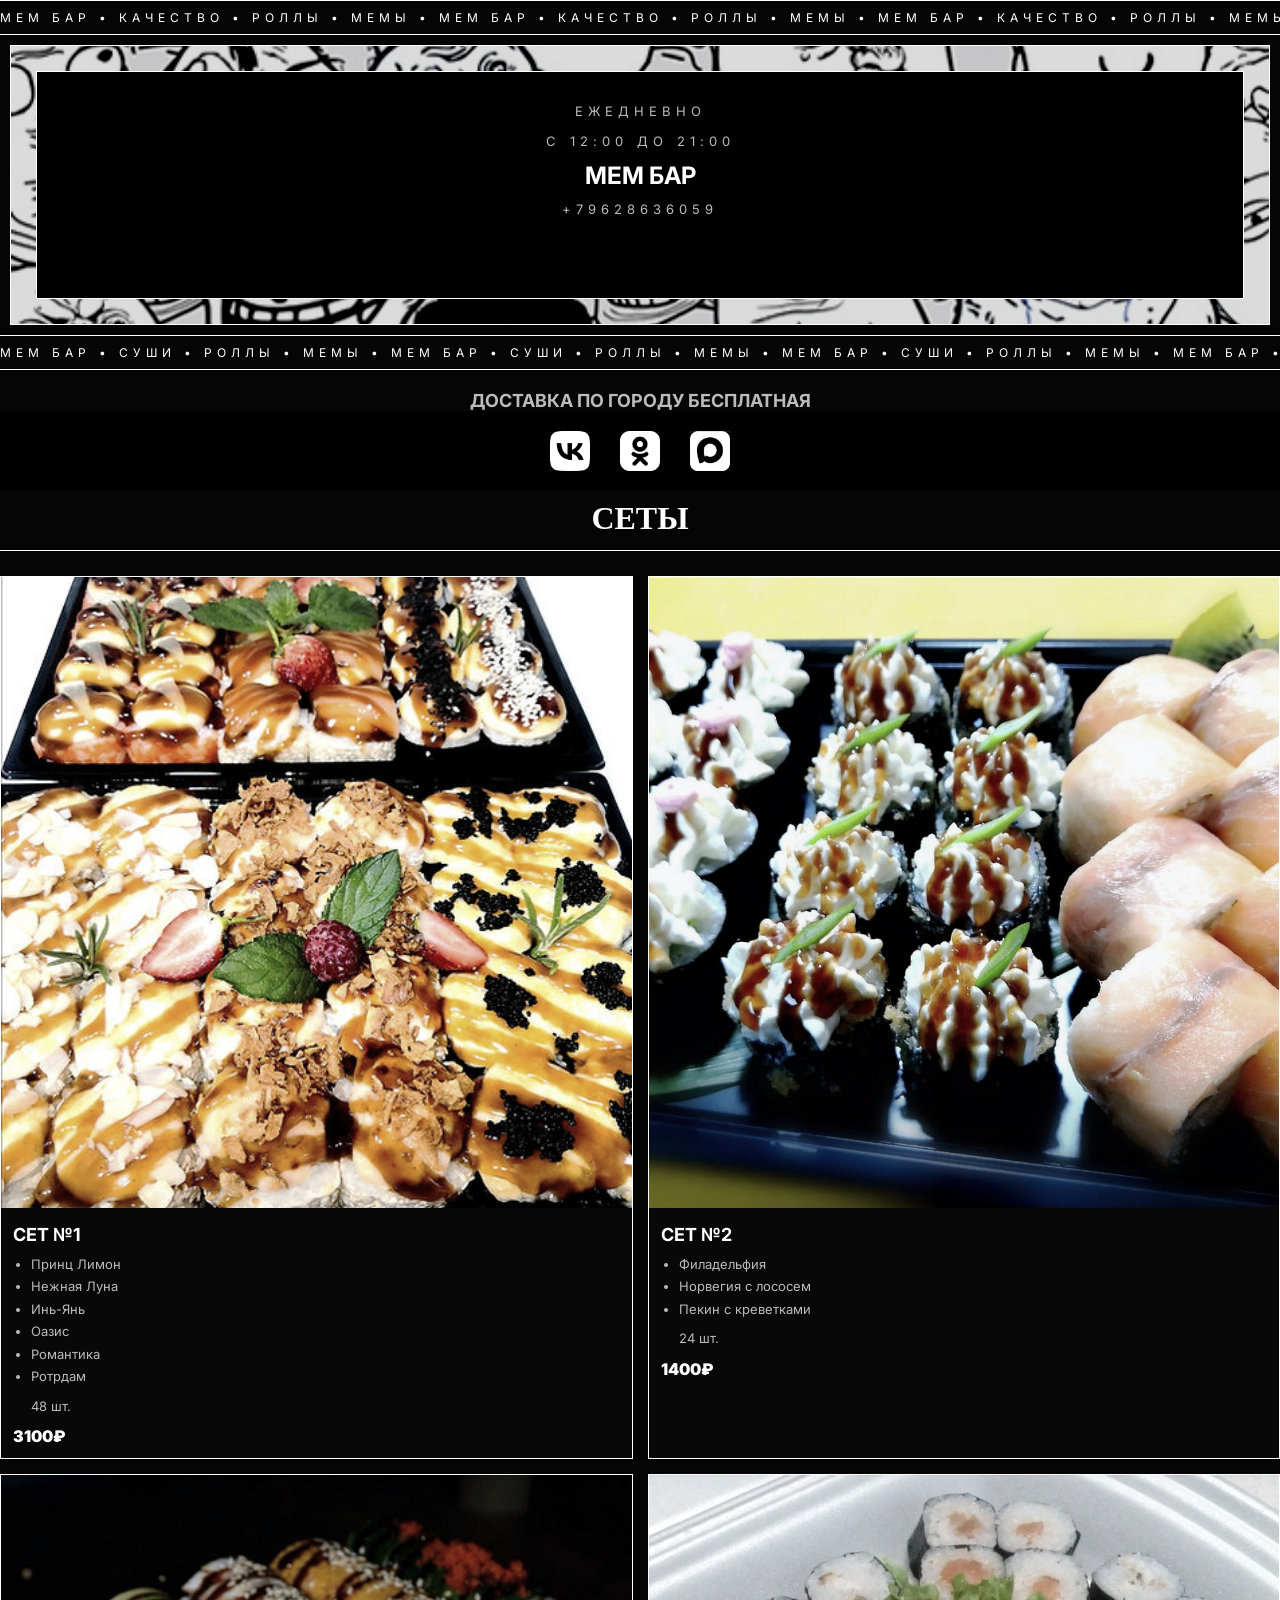
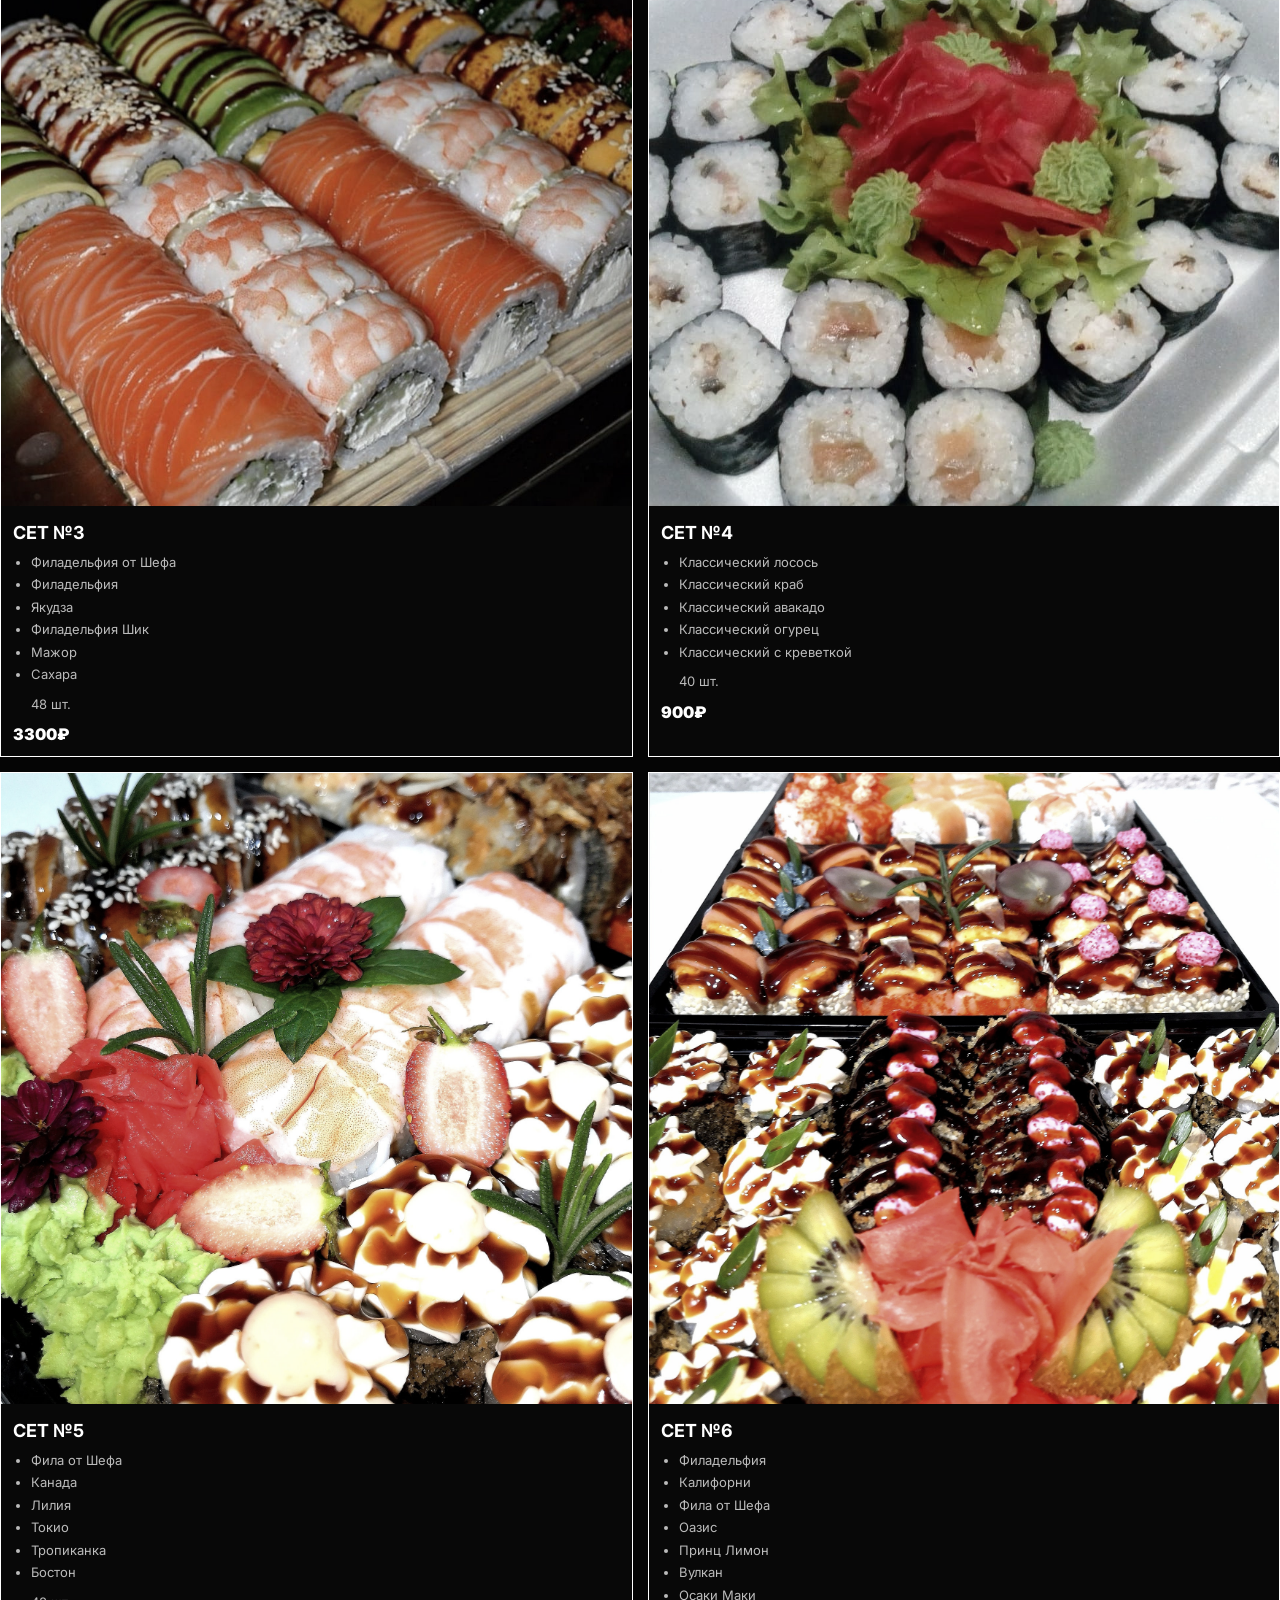
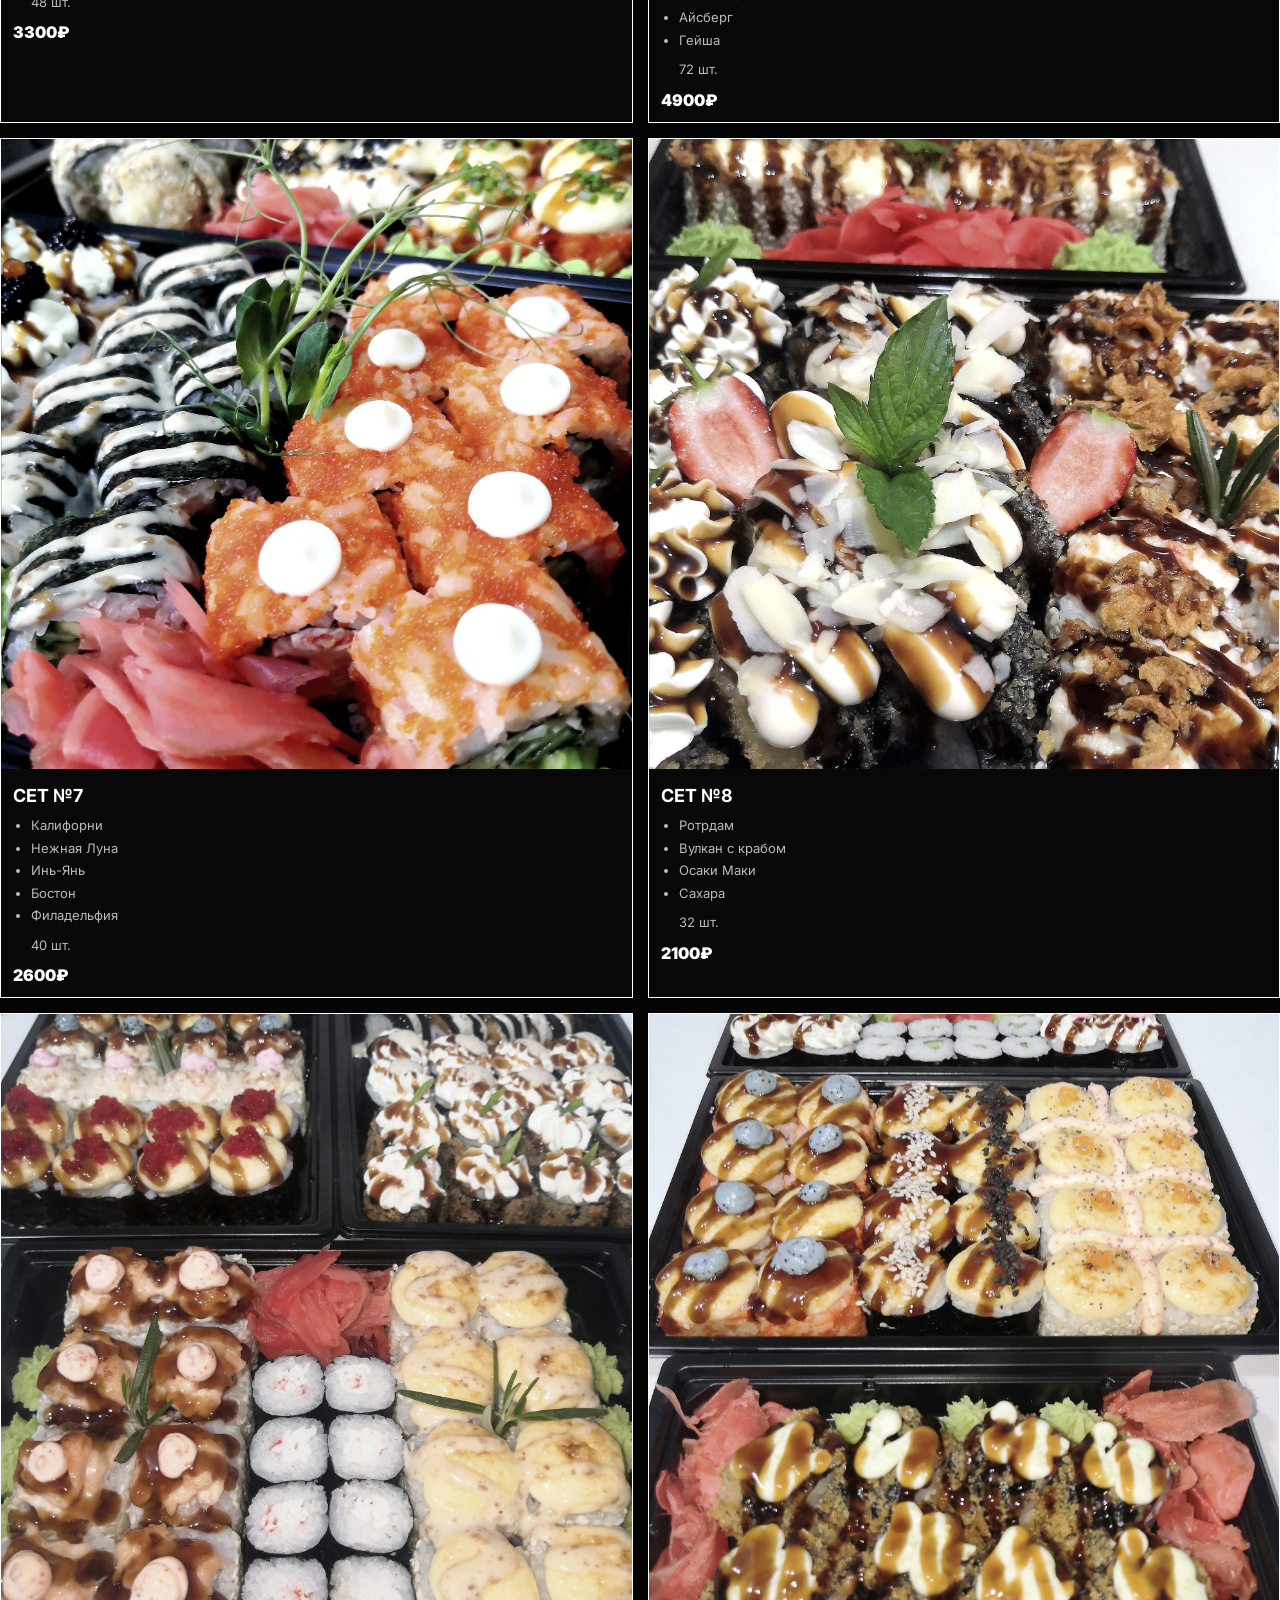
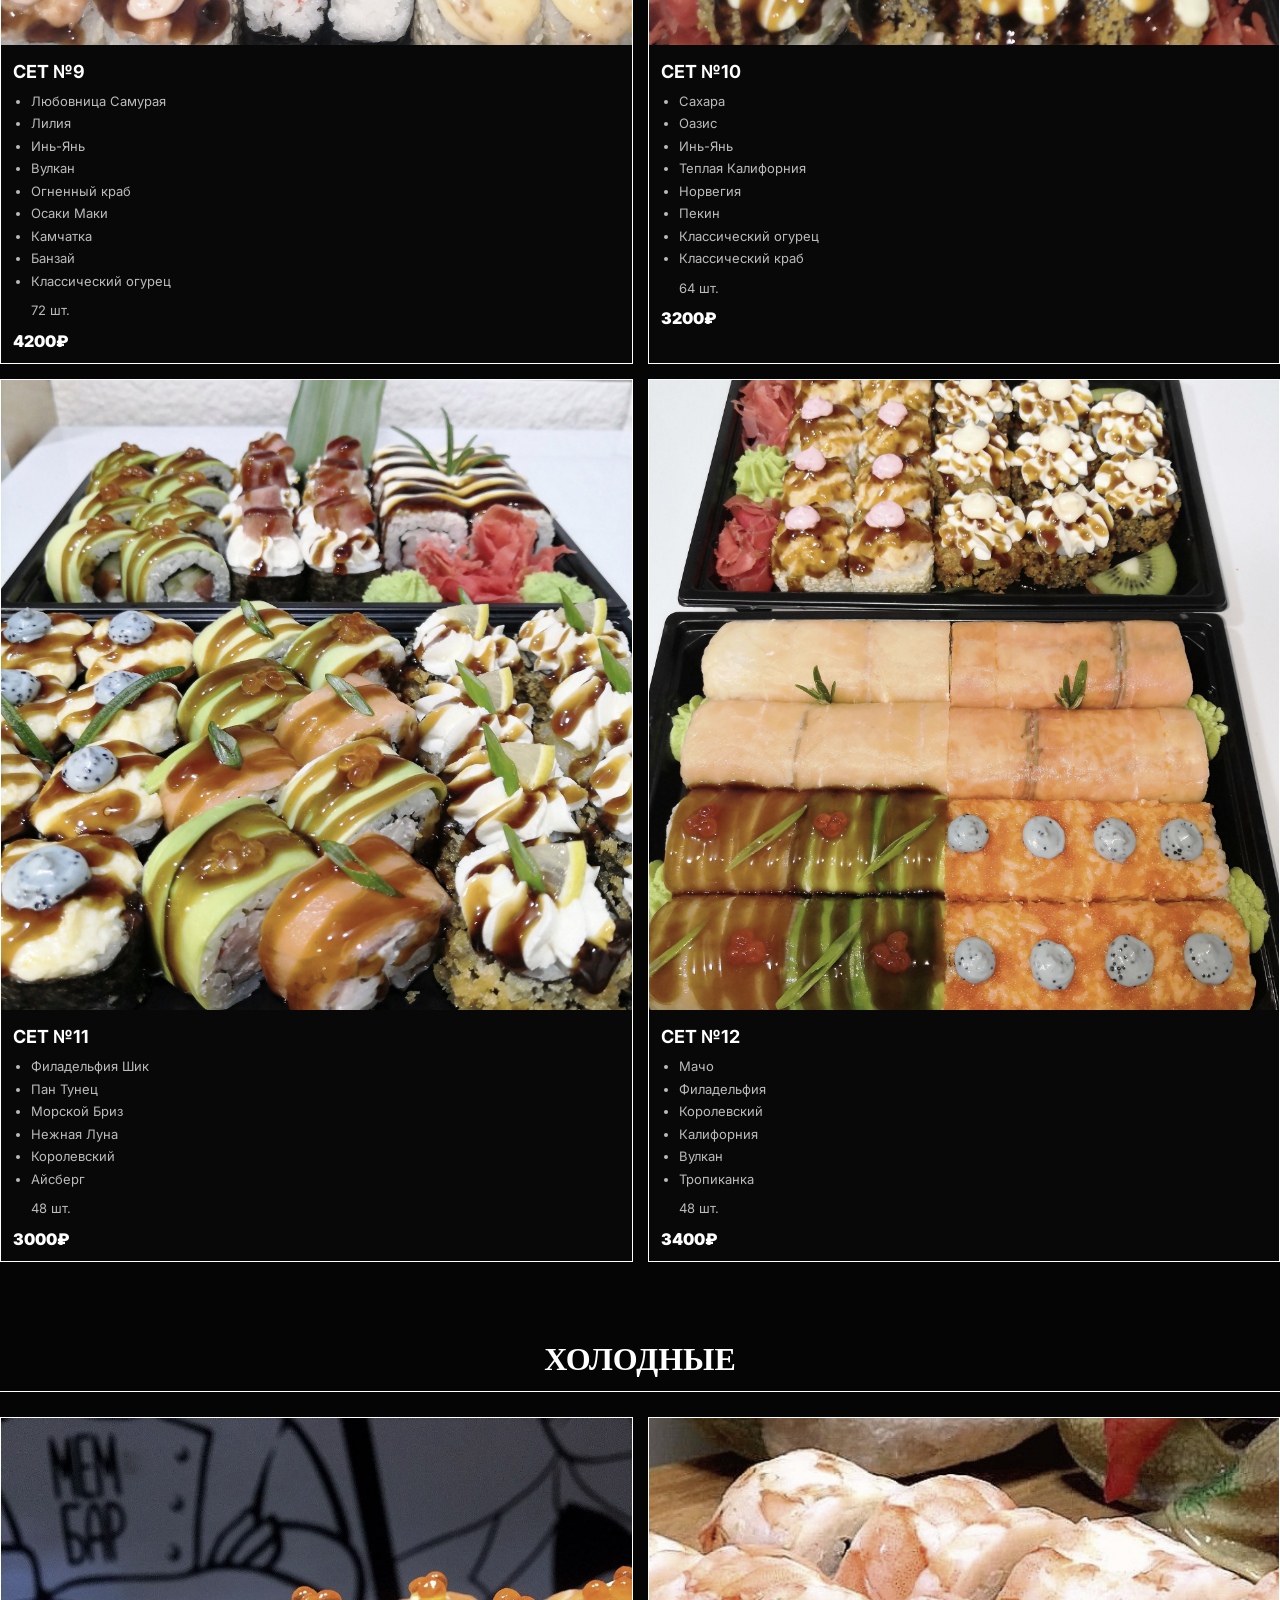
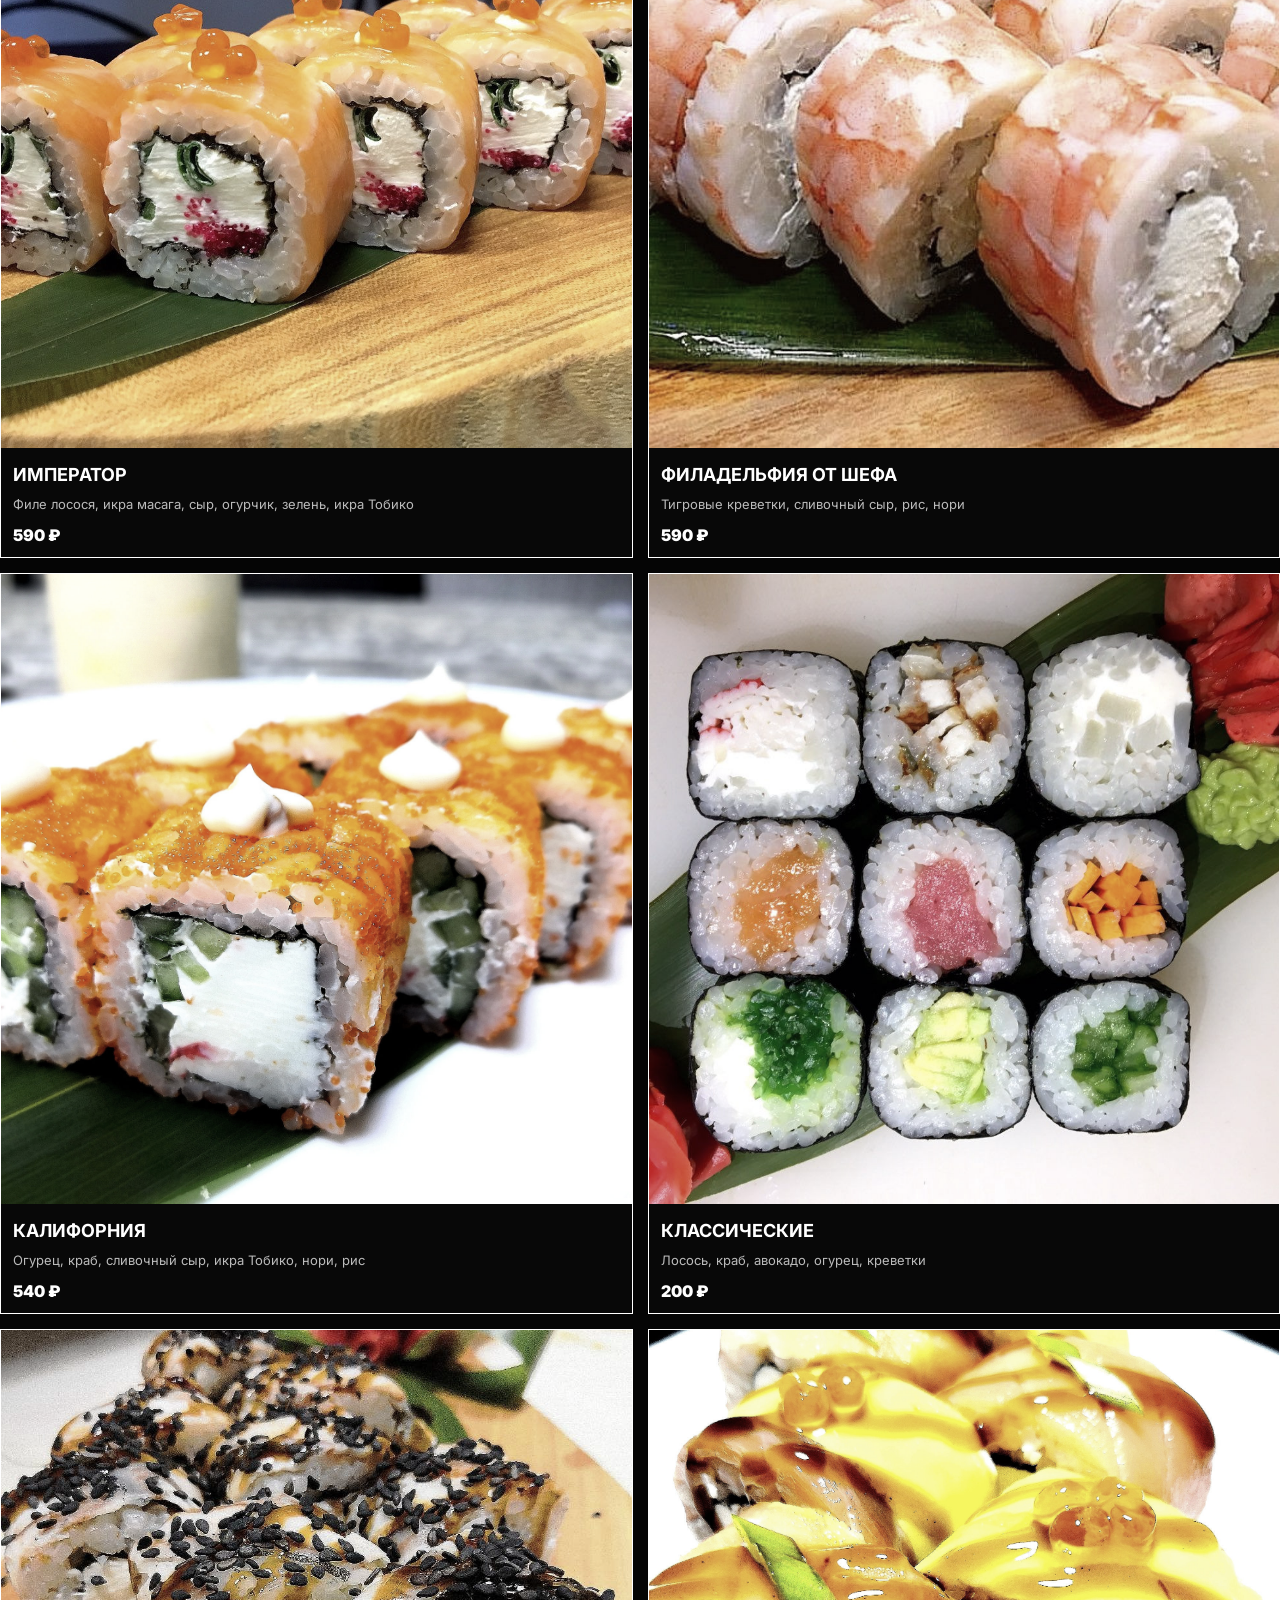
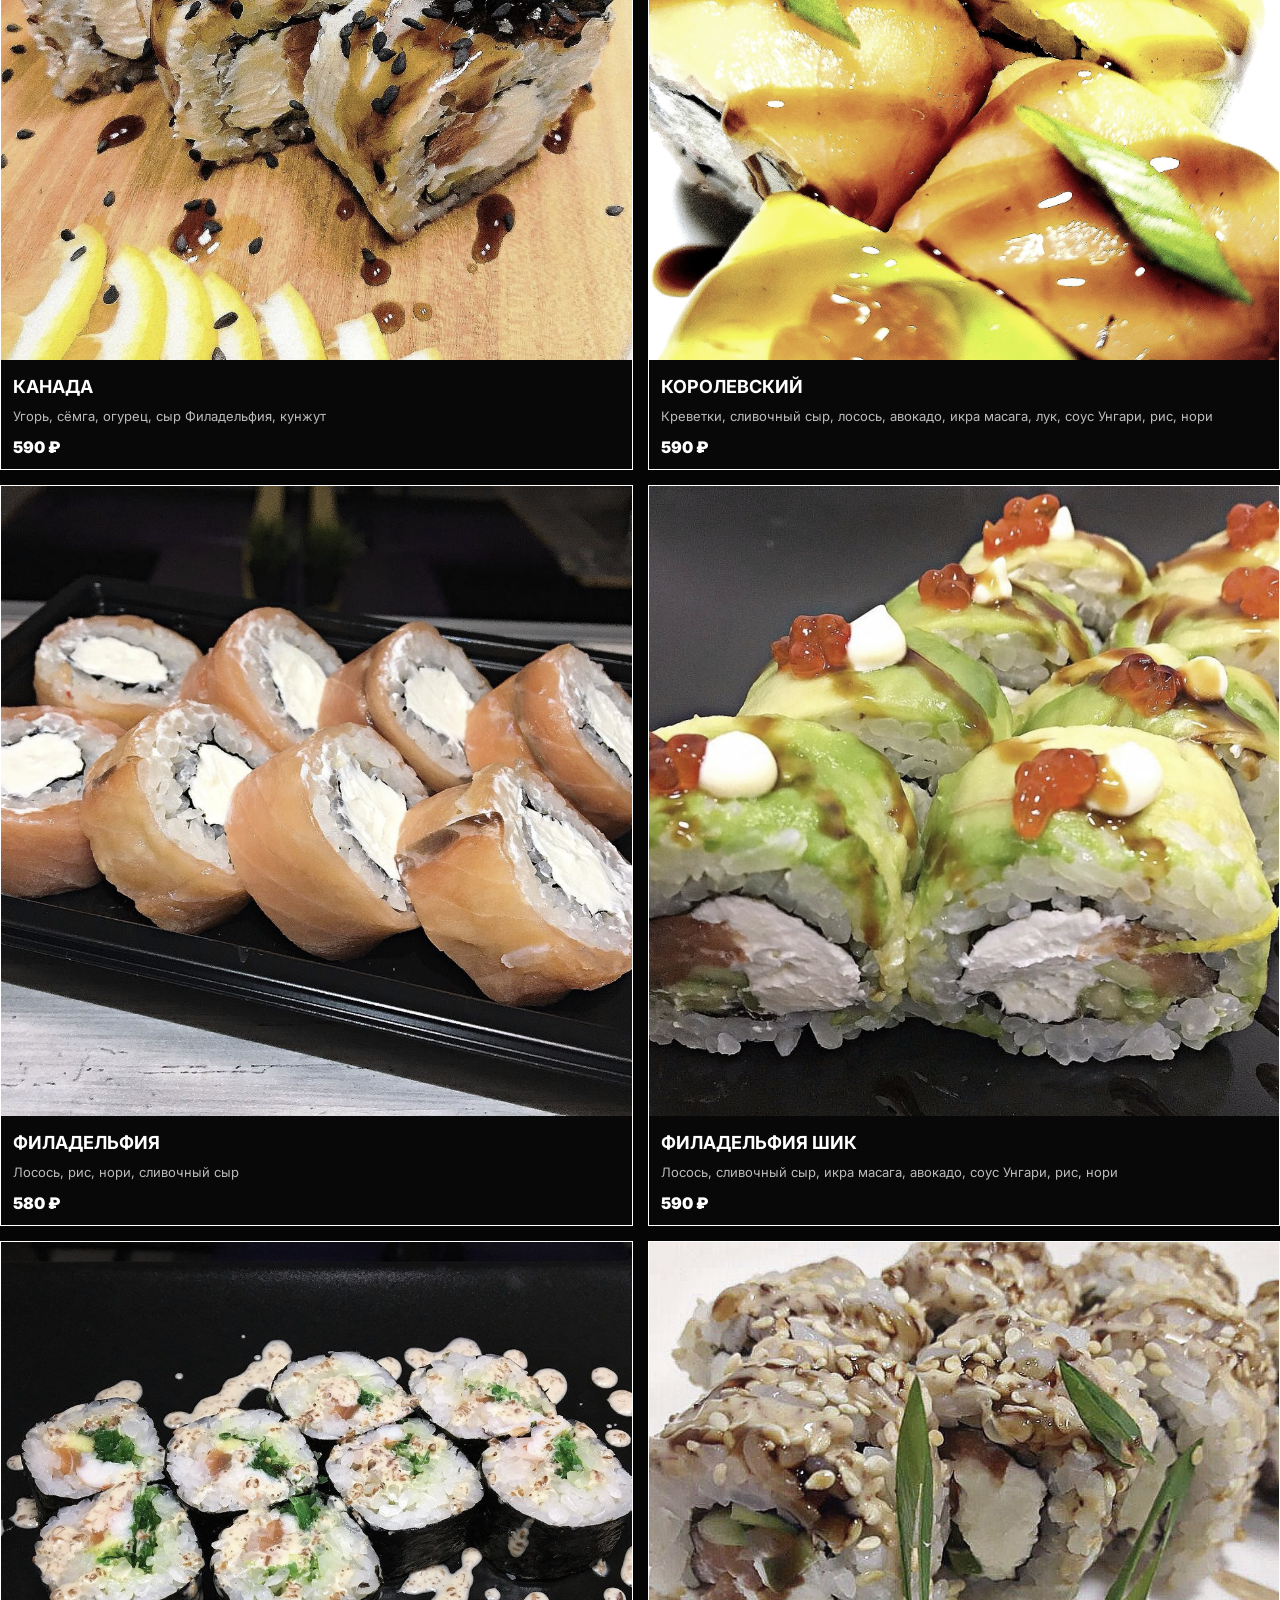
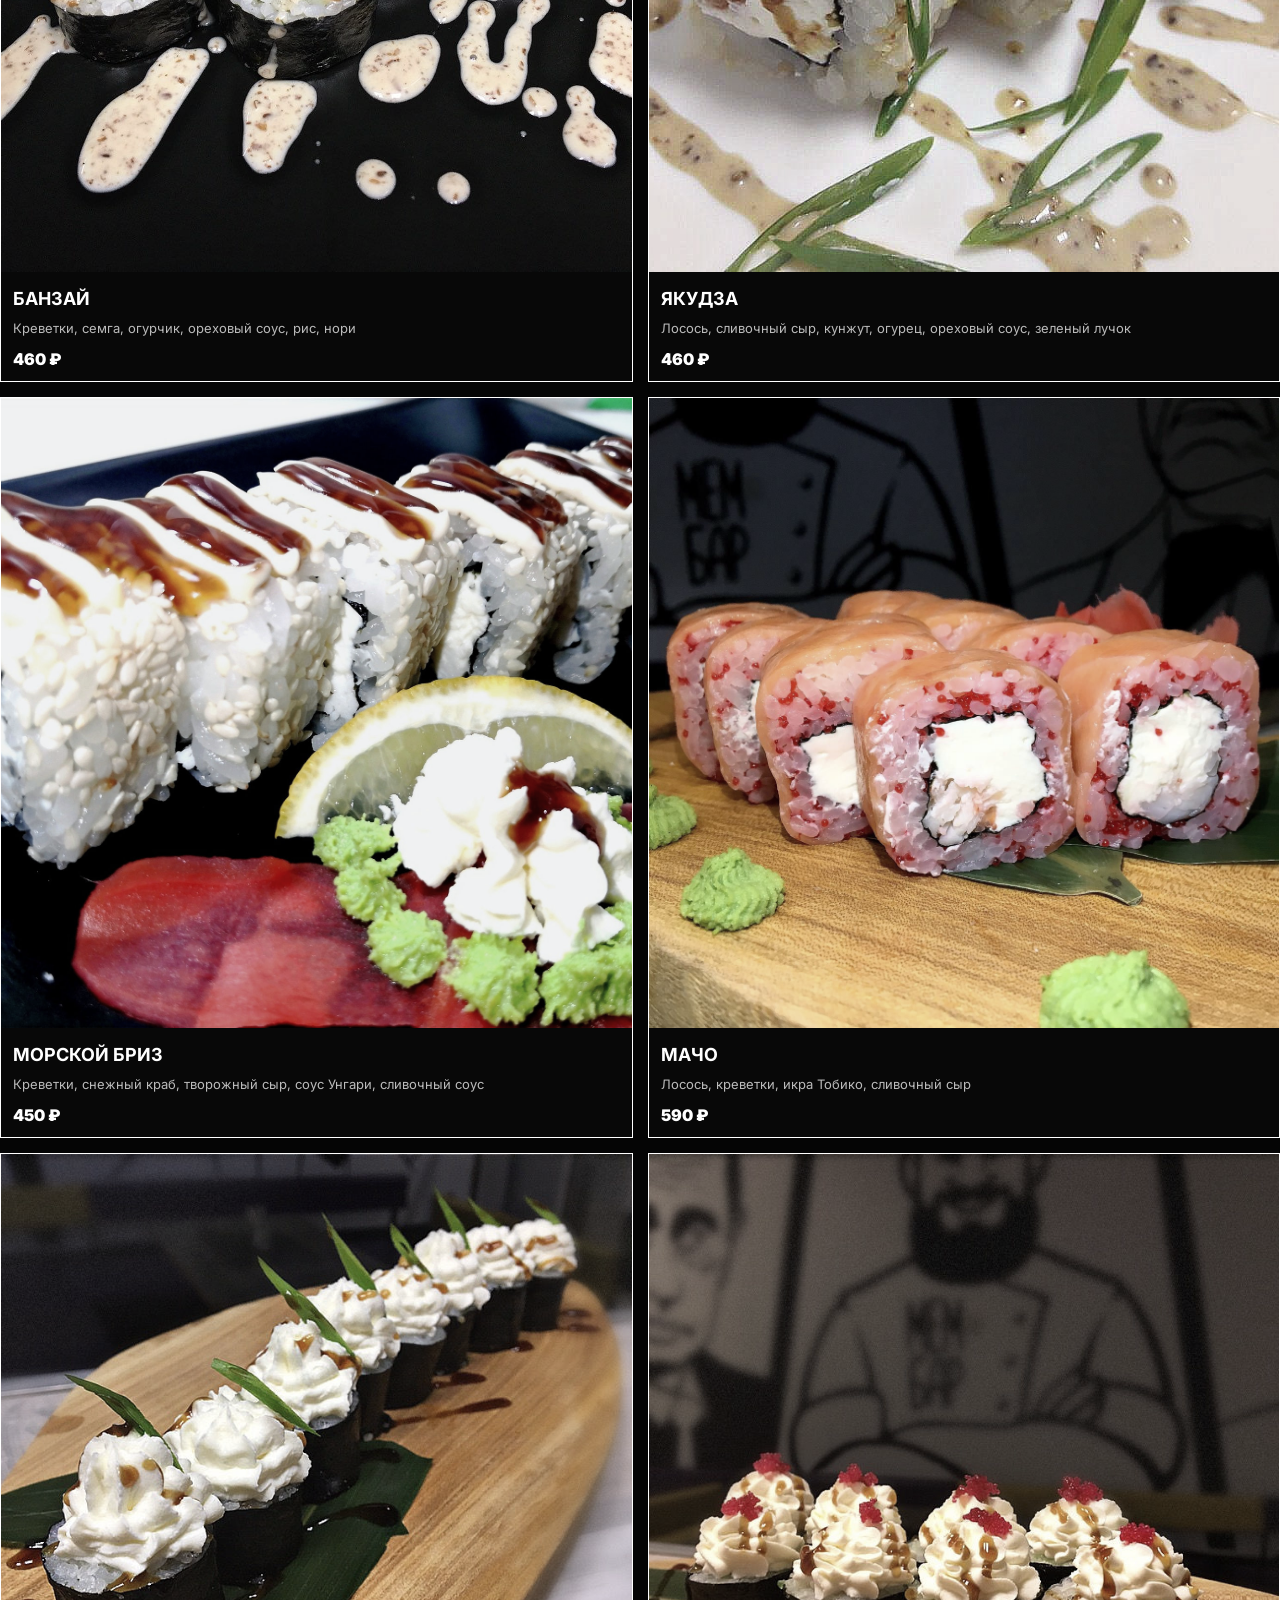
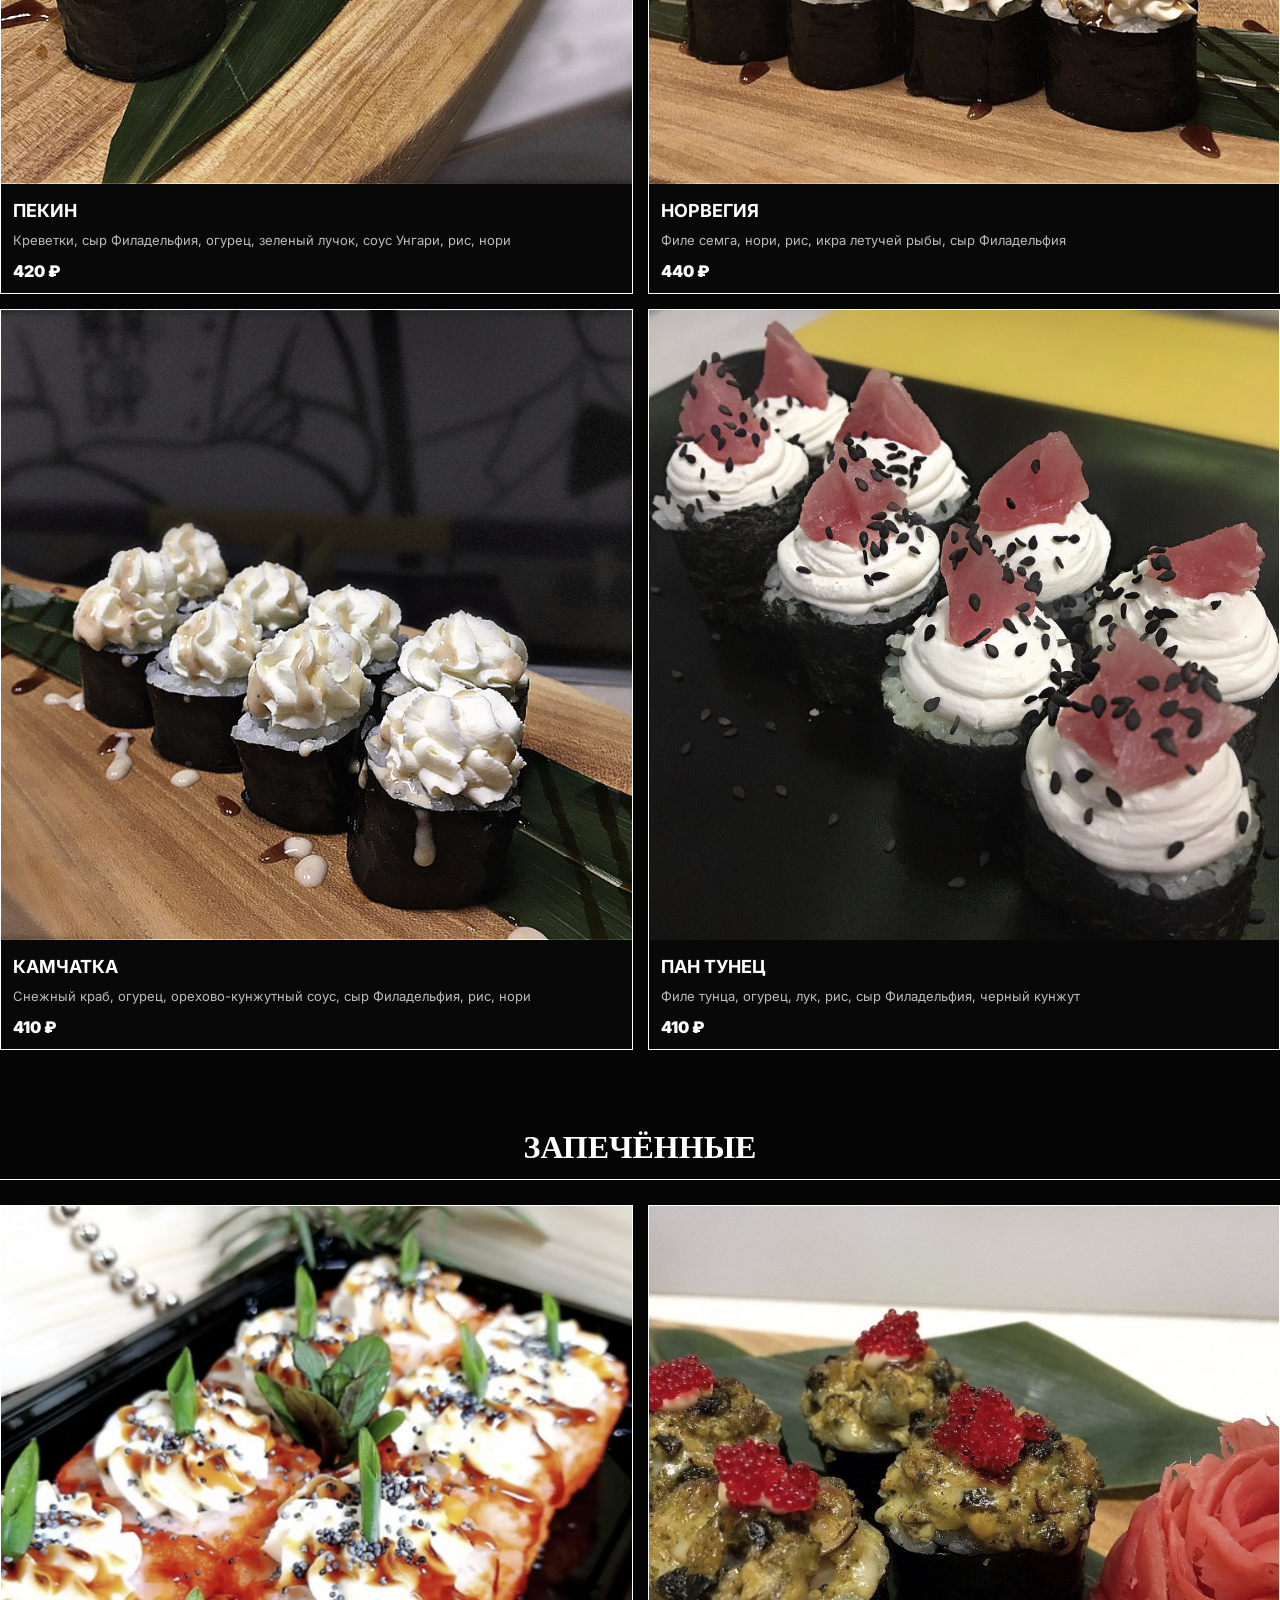
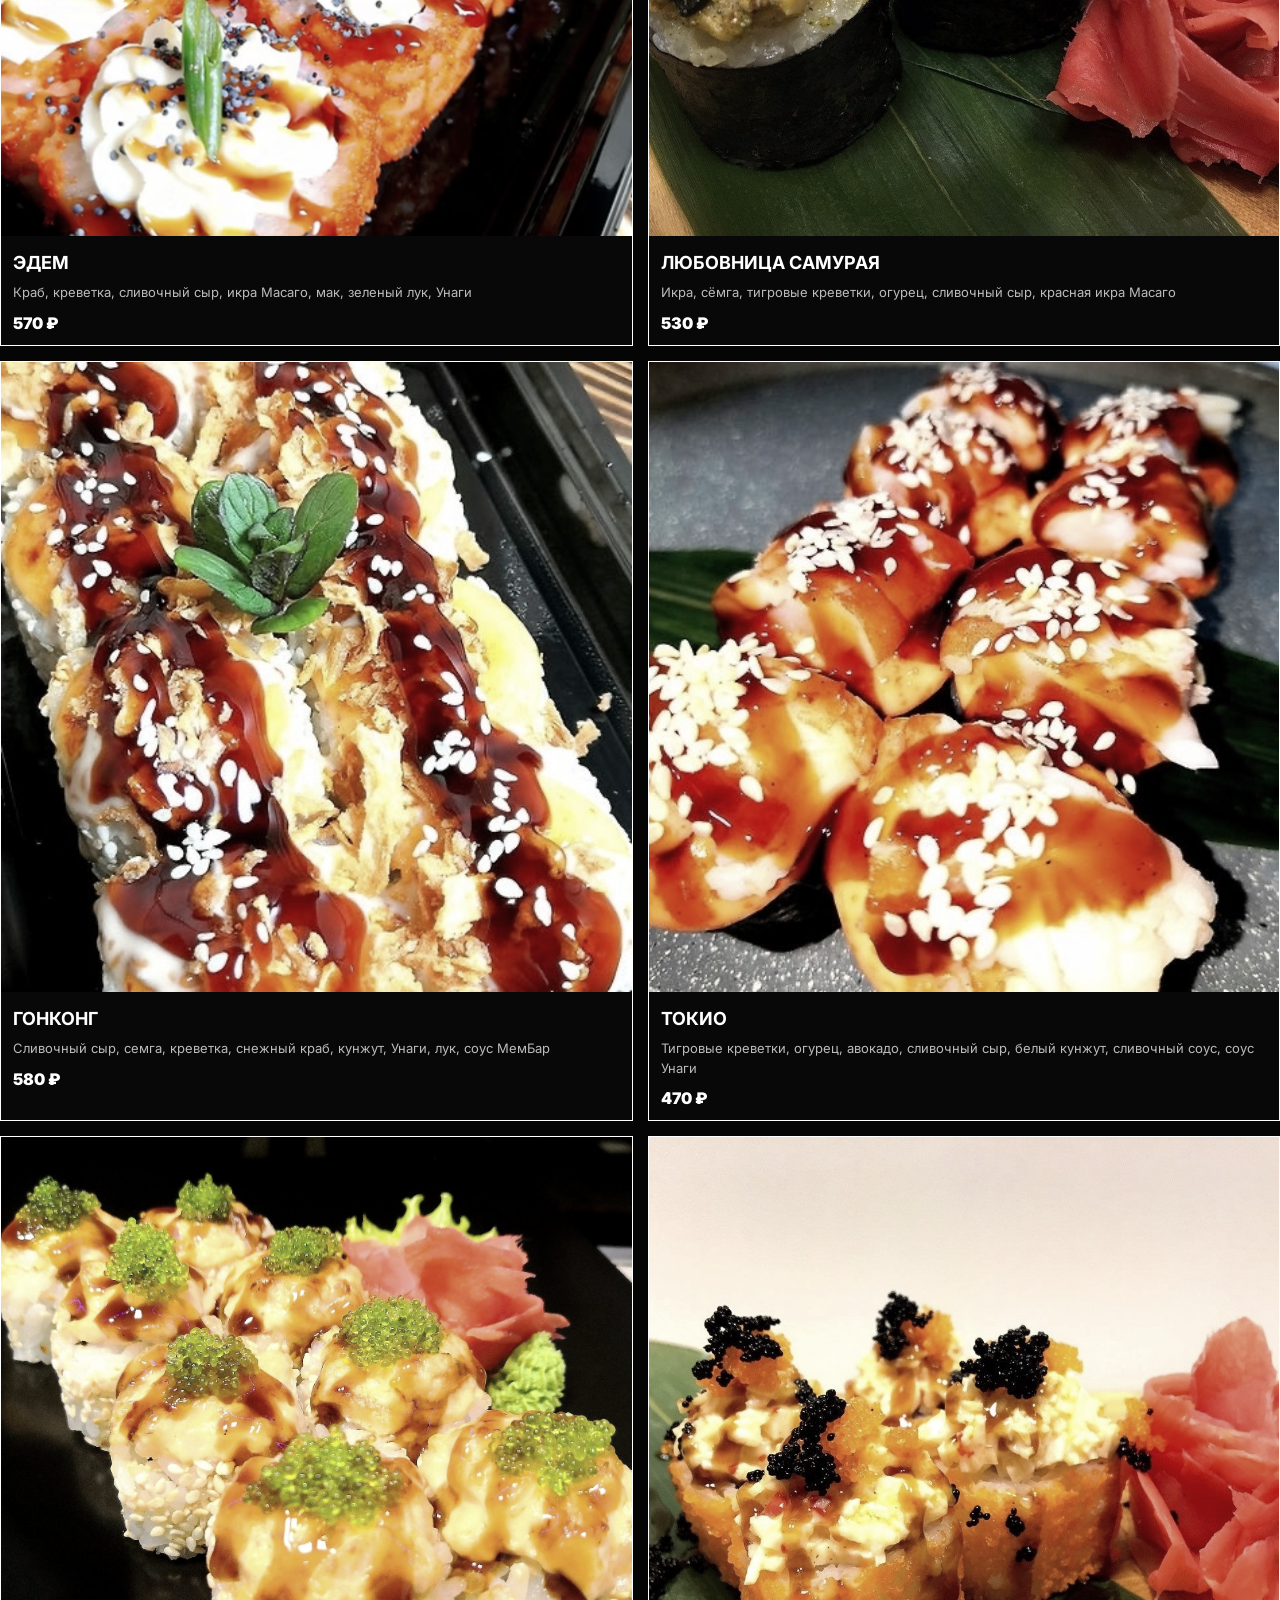
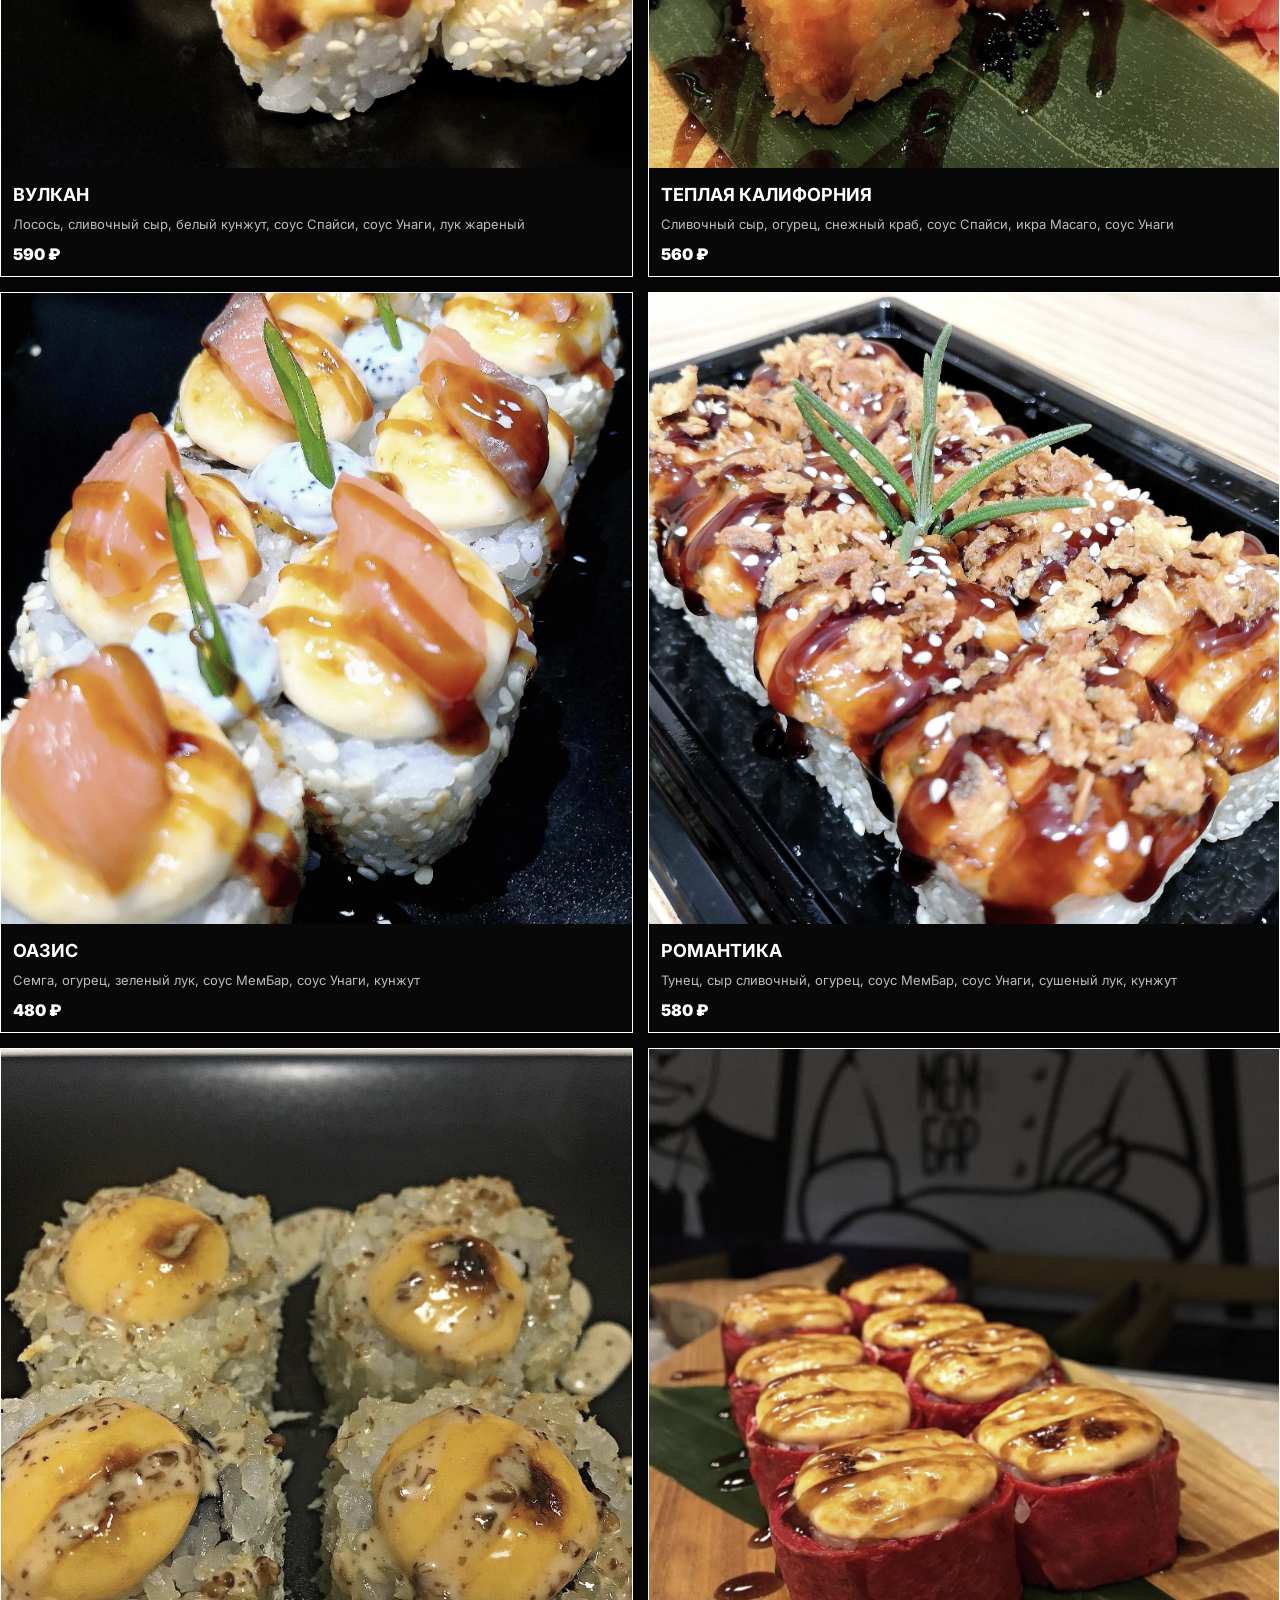
==== commit 3ee867d6: "масага" ====
--- a/index.html
+++ b/index.html
@@ -274,7 +274,7 @@
             <img src="cold/1.jpg" />
             <div class="card-info">
                 <h4>ИМПЕРАТОР</h4>
-                <p>Филе лосося, икра лосося, сыр, огурчик, зелень, икра Тобико</p>
+                <p>Филе лосося, икра масага, сыр, огурчик, зелень, икра Тобико</p>
                 <span class="ts">590 ₽</span>
             </div>
         </div>
@@ -314,7 +314,7 @@
             <img src="cold/6.jpg" />
             <div class="card-info">
                 <h4>КОРОЛЕВСКИЙ</h4>
-                <p>Креветки, сливочный сыр, лосось, авокадо, икра лосося, лук, соус Унгари, рис, нори</p>
+                <p>Креветки, сливочный сыр, лосось, авокадо, икра масага, лук, соус Унгари, рис, нори</p>
                 <span class="ts">590 ₽</span>
             </div>
         </div>
@@ -330,7 +330,7 @@
             <img src="cold/8.jpg" />
             <div class="card-info">
                 <h4>ФИЛАДЕЛЬФИЯ ШИК</h4>
-                <p>Лосось, сливочный сыр, икра лосося, авокадо, соус Унгари, рис, нори</p>
+                <p>Лосось, сливочный сыр, икра масага, авокадо, соус Унгари, рис, нори</p>
                 <span class="ts">590 ₽</span>
             </div>
         </div>
@@ -560,7 +560,7 @@
                 <img src="hot/3.jpg" />
                 <div class="card-info">
                     <h4>ГЕЙША</h4>
-                    <p>Сёмга, огурец, сливочный сыр, икра лосося, темпура</p>
+                    <p>Сёмга, огурец, сливочный сыр, икра масага, темпура</p>
                     <span class="ts">550 ₽</span>
                 </div>
             </div>
